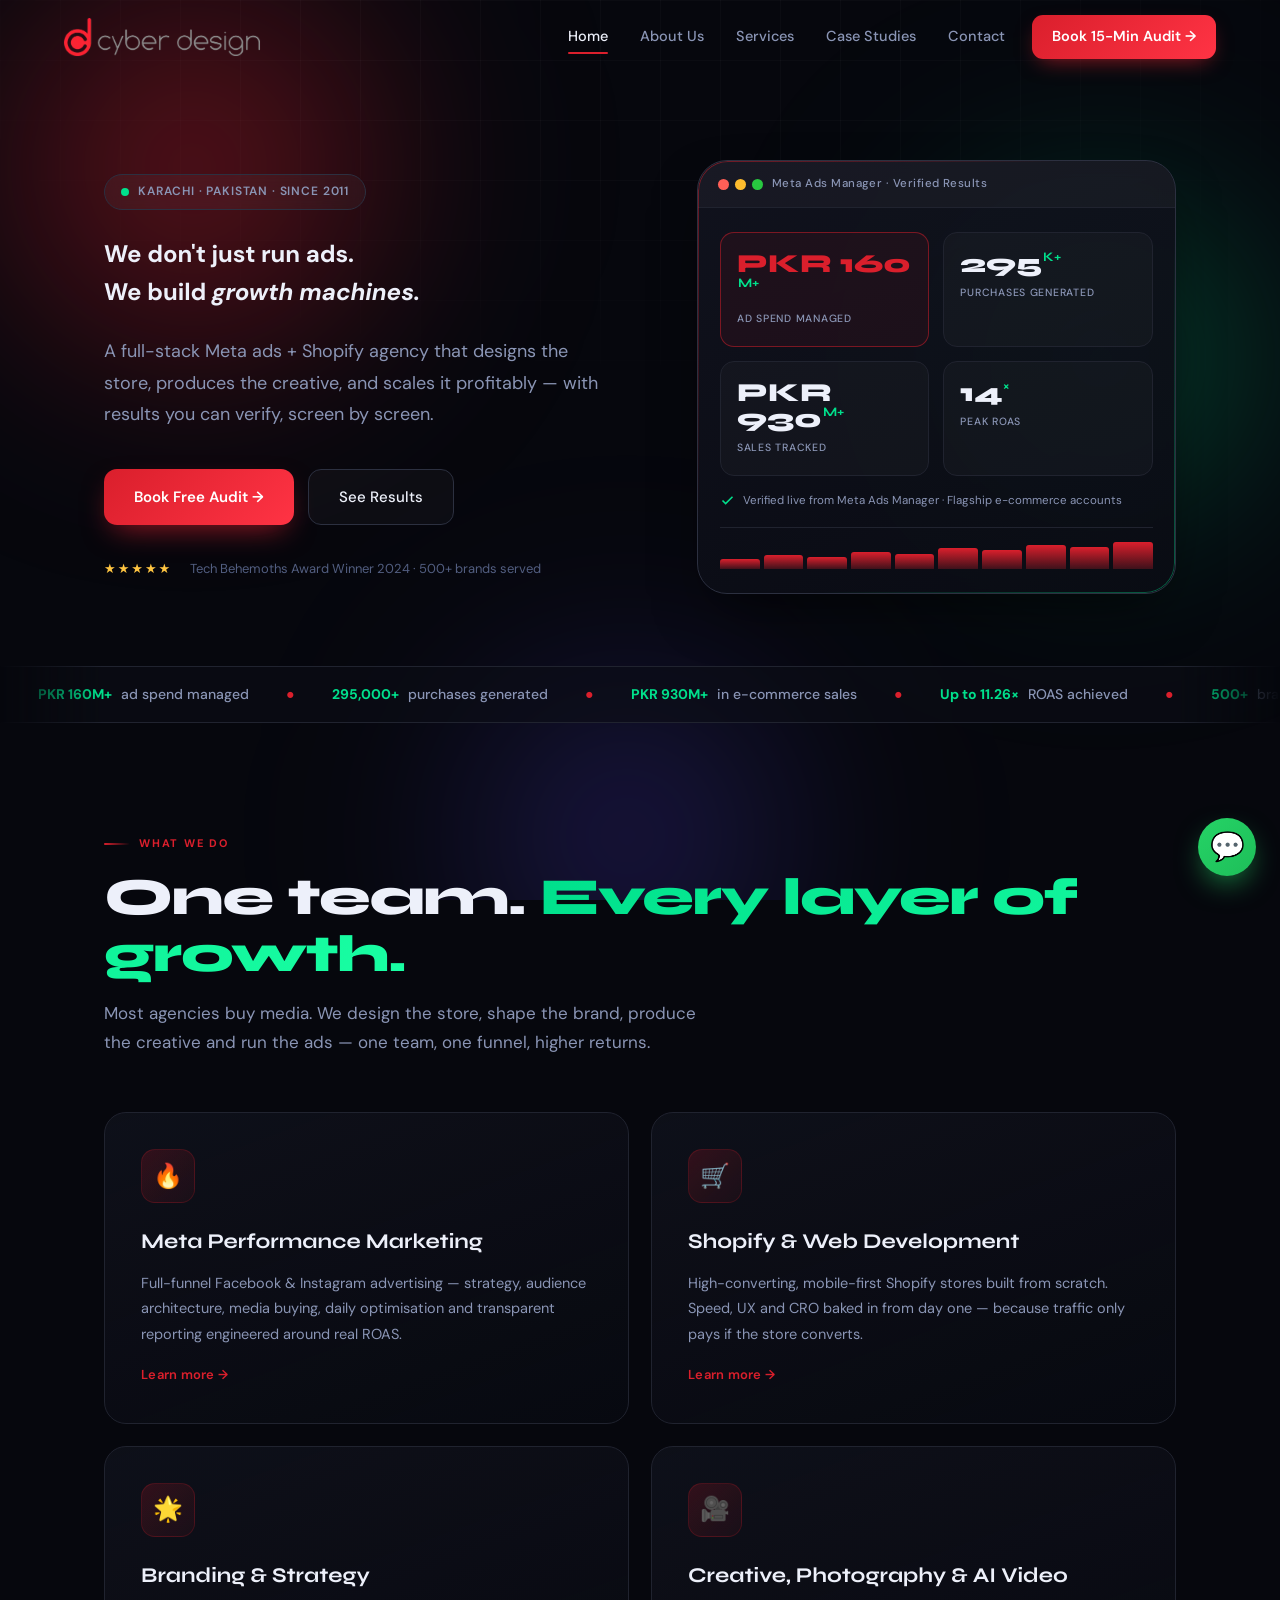
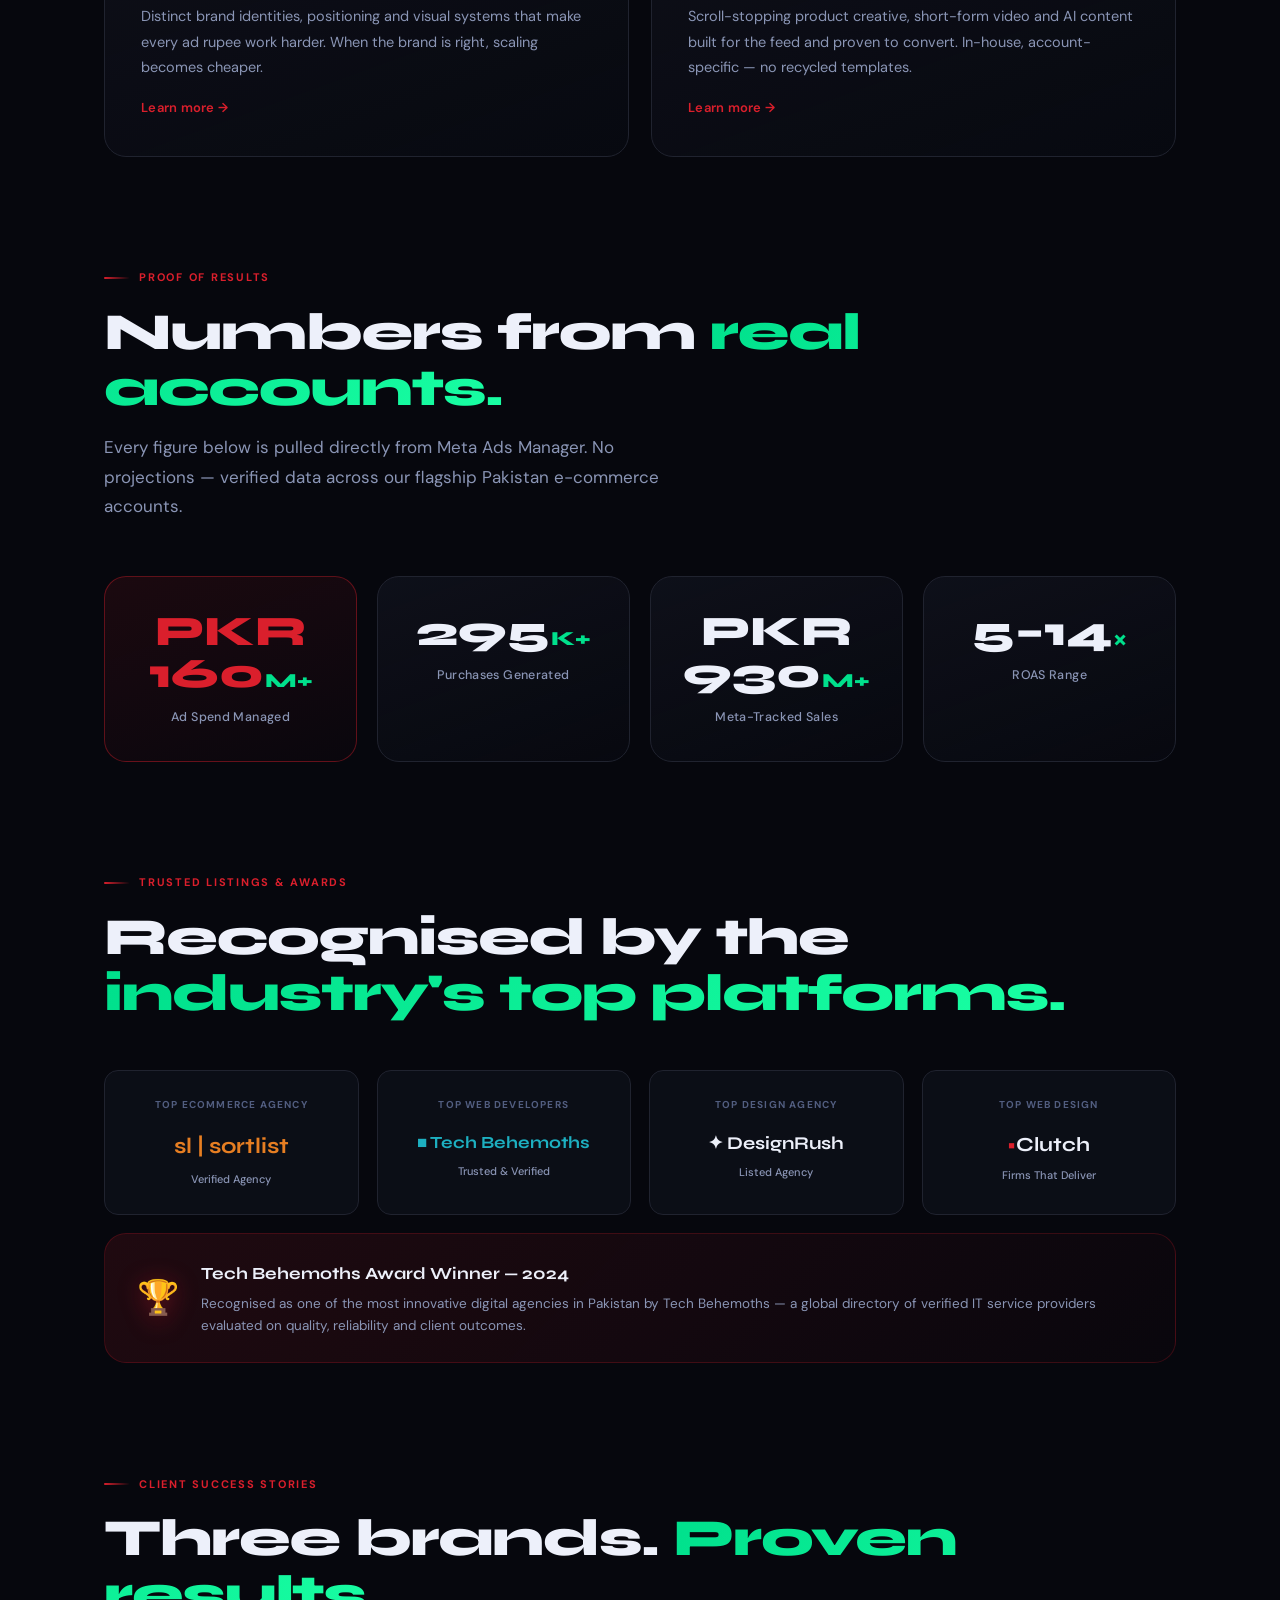
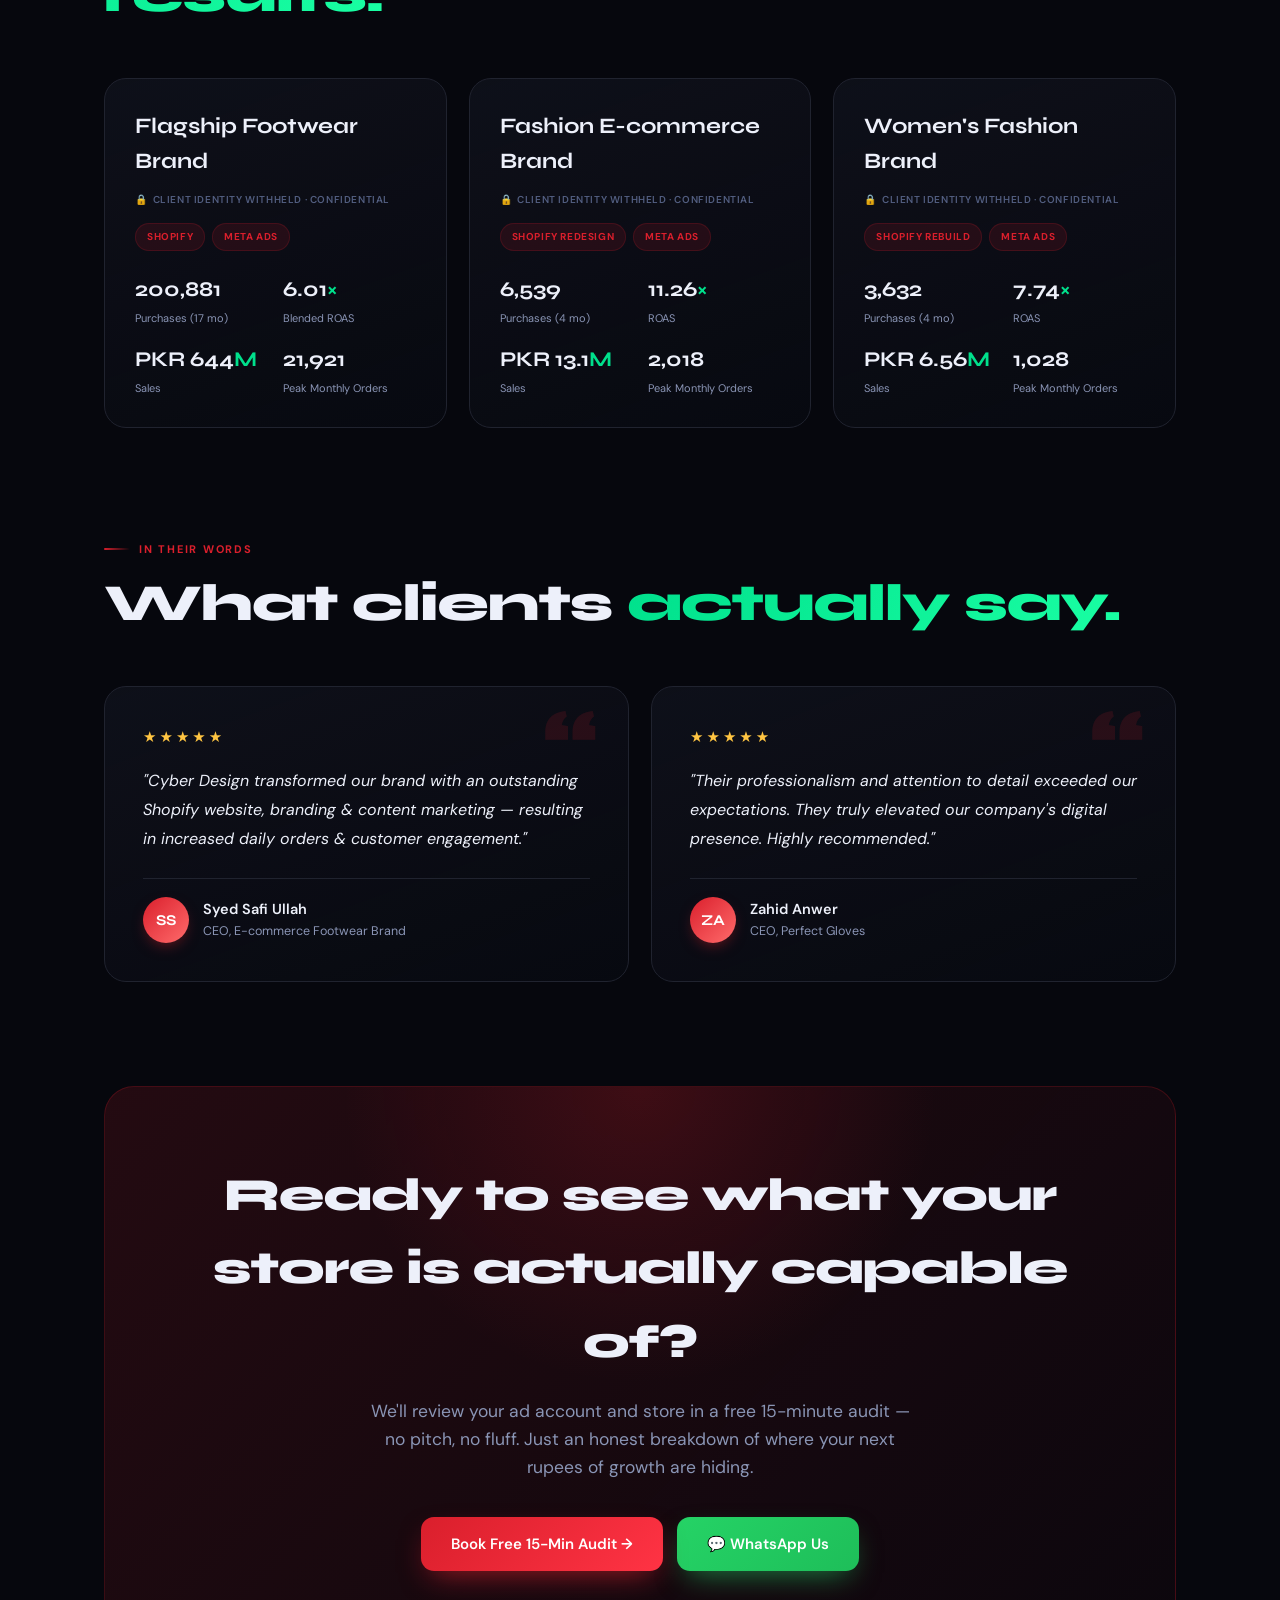
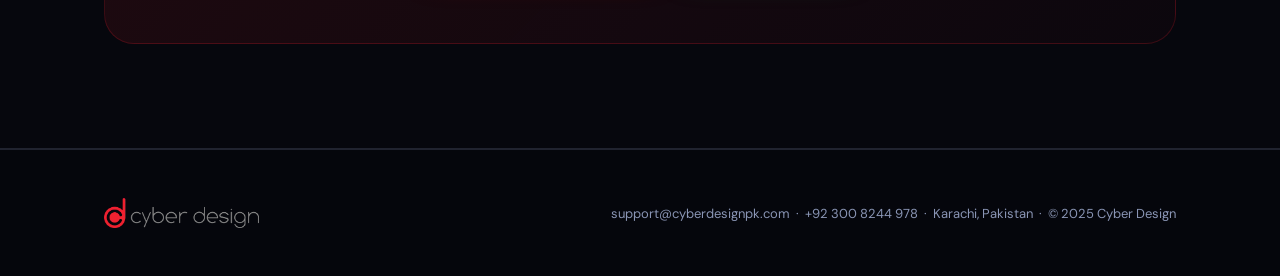
==== index.html @ c65fadbb "Redesign Cyber Design home page with modern animated UI Rebuilt index.html with a premium dark theme" ====
<!DOCTYPE html>
<html lang="en">
<head>
<meta charset="UTF-8">
<meta name="viewport" content="width=device-width,initial-scale=1">
<title>Cyber Design — Meta Ads & Shopify Growth Agency Karachi | Up to 11× ROAS</title>
<meta name="description" content="Pakistan's performance Meta ads agency. PKR 160M+ managed, 295K+ purchases, up to 11× ROAS — verified. Free 15-min audit. Karachi.">
<link rel="canonical" href="https://cyberdesignpk.com/">
<meta name="robots" content="index,follow,max-snippet:-1,max-image-preview:large">
<meta property="og:type" content="website">
<meta property="og:url" content="https://cyberdesignpk.com/">
<meta property="og:site_name" content="Cyber Design">
<meta property="og:title" content="Cyber Design — Meta Ads & Shopify Growth Agency Karachi | Up to 11× ROAS">
<meta property="og:description" content="Pakistan's performance Meta ads agency. PKR 160M+ managed, 295K+ purchases, up to 11× ROAS — verified. Free 15-min audit. Karachi.">
<meta property="og:image" content="https://cyberdesignpk.com/og-image.jpg">
<meta name="twitter:card" content="summary_large_image">
<meta name="twitter:title" content="Cyber Design — Meta Ads & Shopify Growth Agency Karachi | Up to 11× ROAS">
<meta name="twitter:description" content="Pakistan's performance Meta ads agency. PKR 160M+ managed, 295K+ purchases, up to 11× ROAS — verified. Free 15-min audit. Karachi.">
<link rel="icon" type="image/webp" href="cyberdesign-logo.webp">
<link rel="apple-touch-icon" href="cyberdesign-logo.webp">
<script type="application/ld+json">{
  "@context":"https://schema.org",
  "@type":["MarketingAgency","LocalBusiness"],
  "name":"Cyber Design",
  "url":"https://cyberdesignpk.com",
  "telephone":"+923008244978",
  "email":"support@cyberdesignpk.com",
  "foundingDate":"2011",
  "description":"Pakistan performance Meta ads and Shopify growth agency based in Karachi since 2011.",
  "areaServed":"Pakistan",
  "address":{"@type":"PostalAddress","addressLocality":"Karachi","addressCountry":"PK"},
  "award":"Tech Behemoths Award Winner 2024"
}</script>
<link rel="preconnect" href="https://fonts.googleapis.com">
<link rel="preconnect" href="https://fonts.gstatic.com" crossorigin>
<link rel="stylesheet" href="https://fonts.googleapis.com/css2?family=Syne:wght@600;700;800&family=DM+Sans:ital,opsz,wght@0,9..40,400;0,9..40,500;0,9..40,600;1,9..40,400&display=swap">
<style>
*,*::before,*::after{box-sizing:border-box;margin:0;padding:0}
html{scroll-behavior:smooth}
:root{
  --bg:#06070D;--bg1:#0C0E17;--bg2:#11131F;--bd:#20232F;--bd2:#2C3040;
  --p:#DA1F2C;--ph:#FF3344;--p2:#FF6B6B;--g:#00E08C;--gh:#19FFA3;
  --tx:#EDF0FA;--mu:#8A95B5;--mu2:#525E80;
  --rad:14px;--rad-lg:22px;--rad-xl:30px;
  --shadow:0 24px 60px -20px rgba(0,0,0,.7);
  --glow-p:0 0 0 1px rgba(218,31,44,.35),0 18px 50px -12px rgba(218,31,44,.35);
}
body{-webkit-font-smoothing:antialiased;-moz-osx-font-smoothing:grayscale;text-rendering:optimizeLegibility;font-family:"DM Sans",system-ui,sans-serif;background:var(--bg);color:var(--tx);line-height:1.6;font-size:16px;overflow-x:hidden}
h1,h2,h3,h4,h5,h6{-webkit-font-smoothing:antialiased;text-rendering:geometricPrecision}
img{max-width:100%;display:block}
a{text-decoration:none;color:inherit}
button{cursor:pointer;font-family:inherit;border:none;outline:none}
::selection{background:var(--p);color:#fff}

/* ---------- Animated aurora background ---------- */
.aurora{position:fixed;inset:0;z-index:-2;overflow:hidden;pointer-events:none}
.aurora span{position:absolute;border-radius:50%;filter:blur(90px);opacity:.5;mix-blend-mode:screen}
.aurora .a1{width:46vw;height:46vw;left:-8vw;top:-10vw;background:radial-gradient(circle,#DA1F2C,transparent 65%);animation:float1 18s ease-in-out infinite}
.aurora .a2{width:40vw;height:40vw;right:-6vw;top:8vw;background:radial-gradient(circle,#00E08C,transparent 65%);opacity:.32;animation:float2 22s ease-in-out infinite}
.aurora .a3{width:38vw;height:38vw;left:30vw;bottom:-14vw;background:radial-gradient(circle,#5B49FF,transparent 65%);opacity:.3;animation:float3 26s ease-in-out infinite}
@keyframes float1{0%,100%{transform:translate(0,0) scale(1)}50%{transform:translate(6vw,4vw) scale(1.12)}}
@keyframes float2{0%,100%{transform:translate(0,0) scale(1)}50%{transform:translate(-5vw,6vw) scale(1.1)}}
@keyframes float3{0%,100%{transform:translate(0,0) scale(1)}50%{transform:translate(4vw,-5vw) scale(1.15)}}
.grid-overlay{position:fixed;inset:0;z-index:-1;pointer-events:none;
  background-image:linear-gradient(rgba(255,255,255,.022) 1px,transparent 1px),linear-gradient(90deg,rgba(255,255,255,.022) 1px,transparent 1px);
  background-size:60px 60px;
  -webkit-mask-image:radial-gradient(ellipse 80% 60% at 50% 0%,#000 30%,transparent 80%);
  mask-image:radial-gradient(ellipse 80% 60% at 50% 0%,#000 30%,transparent 80%)}

/* ---------- Nav ---------- */
nav{position:fixed;top:0;left:0;right:0;z-index:100;padding:0 5vw;transition:.35s;background:transparent}
nav.scrolled{background:rgba(6,7,13,.72);backdrop-filter:blur(18px);border-bottom:1px solid var(--bd)}
.nav-inner{max-width:1200px;margin:0 auto;display:flex;align-items:center;justify-content:space-between;height:74px;transition:.35s}
nav.scrolled .nav-inner{height:62px}
.nav-logo img{height:38px;width:auto;filter:brightness(1.15) drop-shadow(0 0 1px rgba(255,255,255,.06));transition:.3s}
.nav-logo:hover img{transform:scale(1.04)}
.nav-links{display:flex;align-items:center;gap:2px}
.nav-links a{position:relative;padding:9px 15px;font-size:14.5px;font-weight:500;color:var(--mu);border-radius:10px;transition:.22s}
.nav-links a::after{content:"";position:absolute;left:15px;right:15px;bottom:4px;height:2px;background:var(--p);border-radius:2px;transform:scaleX(0);transform-origin:left;transition:.28s}
.nav-links a:hover{color:var(--tx)}
.nav-links a:hover::after,.nav-links a.cur::after{transform:scaleX(1)}
.nav-links a.cur{color:var(--tx)}
.nav-cta{margin-left:10px;background:linear-gradient(135deg,var(--p),var(--ph));color:#fff!important;padding:10px 20px!important;border-radius:11px!important;font-weight:600!important;box-shadow:0 8px 22px -8px rgba(218,31,44,.7);transition:.25s!important}
.nav-cta::after{display:none}
.nav-cta:hover{transform:translateY(-2px);box-shadow:0 14px 30px -8px rgba(218,31,44,.85)}
.ham{display:none;flex-direction:column;gap:5px;cursor:pointer;padding:8px}
.ham span{display:block;width:24px;height:2px;background:var(--tx);border-radius:2px;transition:.3s}
.ham.act span:nth-child(1){transform:translateY(7px) rotate(45deg)}
.ham.act span:nth-child(2){opacity:0}
.ham.act span:nth-child(3){transform:translateY(-7px) rotate(-45deg)}
.mob-menu{display:none;position:fixed;top:0;left:0;right:0;bottom:0;background:rgba(6,7,13,.97);backdrop-filter:blur(20px);z-index:99;padding:100px 8vw 40px;flex-direction:column;gap:6px}
.mob-menu.open{display:flex;animation:fadeIn .3s ease}
.mob-menu a{padding:16px;font-size:19px;font-weight:600;color:var(--mu);border-bottom:1px solid var(--bd);transition:.2s}
.mob-menu a:hover,.mob-menu a.cur{color:var(--tx);padding-left:24px}
.mob-cta{margin-top:18px;background:linear-gradient(135deg,var(--p),var(--ph));color:#fff!important;text-align:center;border-radius:12px;border:none!important}

/* ---------- Layout ---------- */
.wrap{max-width:1200px;margin:0 auto;padding:0 5vw}
section{padding:104px 0;position:relative}
.pt-hero{padding-top:160px;padding-bottom:72px}

/* ---------- Helpers ---------- */
.sec-label{display:inline-flex;align-items:center;gap:9px;font-size:11px;font-weight:700;letter-spacing:.16em;text-transform:uppercase;color:var(--p);margin-bottom:18px}
.sec-label::before{content:"";display:block;width:26px;height:2px;background:linear-gradient(90deg,var(--p),transparent);border-radius:2px}
h2.sec-title{font-family:"Syne",sans-serif;font-weight:800;font-size:clamp(30px,4.4vw,52px);line-height:1.08;letter-spacing:-.025em;color:var(--tx)}
h2.sec-title em{font-style:normal;background:linear-gradient(120deg,var(--g),var(--gh));-webkit-background-clip:text;background-clip:text;-webkit-text-fill-color:transparent}
.sec-sub{margin-top:16px;font-size:17px;color:var(--mu);max-width:600px;line-height:1.75}

/* ---------- Buttons ---------- */
.btn-pri{position:relative;background:linear-gradient(135deg,var(--p),var(--ph));color:#fff;padding:15px 30px;border-radius:13px;font-size:15px;font-weight:600;transition:.25s;display:inline-flex;align-items:center;gap:9px;box-shadow:0 12px 30px -10px rgba(218,31,44,.7);overflow:hidden}
.btn-pri::before{content:"";position:absolute;top:0;left:-120%;width:60%;height:100%;background:linear-gradient(90deg,transparent,rgba(255,255,255,.35),transparent);transform:skewX(-20deg);transition:.6s}
.btn-pri:hover{transform:translateY(-2px);box-shadow:0 18px 40px -10px rgba(218,31,44,.85)}
.btn-pri:hover::before{left:130%}
.btn-sec{background:rgba(255,255,255,.03);color:var(--tx);padding:15px 30px;border-radius:13px;font-size:15px;font-weight:500;border:1px solid var(--bd2);transition:.25s;display:inline-flex;align-items:center;gap:9px;backdrop-filter:blur(8px)}
.btn-sec:hover{border-color:var(--p);color:var(--p);background:rgba(218,31,44,.06)}
.btn-wa{background:linear-gradient(135deg,#25D366,#1ebe59);color:#fff;padding:15px 30px;border-radius:13px;font-size:15px;font-weight:600;transition:.25s;display:inline-flex;align-items:center;gap:9px;box-shadow:0 12px 30px -10px rgba(37,211,102,.6)}
.btn-wa:hover{transform:translateY(-2px);box-shadow:0 18px 40px -10px rgba(37,211,102,.75)}

/* ---------- Hero ---------- */
.hero-grid{display:grid;grid-template-columns:1.05fr .95fr;gap:64px;align-items:center}
.hero-eyebrow{display:inline-flex;align-items:center;gap:9px;background:rgba(255,255,255,.04);border:1px solid var(--bd2);border-radius:100px;padding:7px 16px;font-size:12px;font-weight:600;color:var(--mu);letter-spacing:.07em;text-transform:uppercase;margin-bottom:26px;backdrop-filter:blur(8px)}
.hero-eyebrow .dot{width:8px;height:8px;background:var(--g);border-radius:50%;box-shadow:0 0 0 0 rgba(0,224,140,.6);animation:pulse 2s infinite}
@keyframes pulse{0%{box-shadow:0 0 0 0 rgba(0,224,140,.55)}70%{box-shadow:0 0 0 9px rgba(0,224,140,0)}100%{box-shadow:0 0 0 0 rgba(0,224,140,0)}}
.hero h1{font-family:"Syne",sans-serif;font-weight:800;font-size:clamp(38px,5.6vw,72px);line-height:1.04;letter-spacing:-.03em;color:var(--tx)}
.hero h1 em{font-style:normal;background:linear-gradient(120deg,var(--p),var(--p2));-webkit-background-clip:text;background-clip:text;-webkit-text-fill-color:transparent}
.hero-sub{margin-top:24px;font-size:18px;color:var(--mu);line-height:1.75;max-width:500px}
.hero-btns{display:flex;gap:14px;margin-top:38px;flex-wrap:wrap}
.hero-trust{margin-top:34px;display:flex;align-items:center;gap:18px;flex-wrap:wrap;font-size:13px;color:var(--mu2)}
.hero-trust .stars{color:#FFC542;letter-spacing:2px}

/* Hero dashboard card */
.hero-card{position:relative;background:linear-gradient(160deg,rgba(18,20,31,.9),rgba(10,12,20,.92));border:1px solid var(--bd2);border-radius:var(--rad-xl);overflow:hidden;box-shadow:var(--shadow);backdrop-filter:blur(10px);animation:floatCard 6s ease-in-out infinite}
@keyframes floatCard{0%,100%{transform:translateY(0)}50%{transform:translateY(-12px)}}
.hero-card::before{content:"";position:absolute;inset:0;border-radius:var(--rad-xl);padding:1px;background:linear-gradient(135deg,rgba(218,31,44,.5),transparent 40%,transparent 60%,rgba(0,224,140,.4));-webkit-mask:linear-gradient(#fff 0 0) content-box,linear-gradient(#fff 0 0);-webkit-mask-composite:xor;mask-composite:exclude;pointer-events:none}
.hc-header{background:rgba(255,255,255,.03);padding:14px 20px;display:flex;align-items:center;gap:9px;border-bottom:1px solid var(--bd)}
.hc-dots{display:flex;gap:6px}
.hc-dots span{width:11px;height:11px;border-radius:50%}
.hc-dots span:nth-child(1){background:#FF5F57}
.hc-dots span:nth-child(2){background:#FEBC2E}
.hc-dots span:nth-child(3){background:#28C840}
.hc-title{font-size:11.5px;color:var(--mu);font-weight:500;letter-spacing:.04em}
.hc-body{padding:24px 22px}
.hc-row{display:grid;grid-template-columns:repeat(2,1fr);gap:14px;margin-bottom:16px}
.hc-stat{background:rgba(255,255,255,.025);border-radius:14px;padding:18px 16px;border:1px solid var(--bd);transition:.3s}
.hc-stat:hover{border-color:var(--bd2);transform:translateY(-3px)}
.hc-stat .n{font-family:"Syne",sans-serif;font-weight:800;font-size:26px;color:var(--tx);line-height:1}
.hc-stat .n .sup{font-size:13px;font-weight:700;color:var(--g);vertical-align:top;margin-left:1px;display:inline-block}
.hc-stat .l{font-size:10.5px;color:var(--mu);font-weight:500;text-transform:uppercase;letter-spacing:.07em;margin-top:8px}
.hc-stat.hl{border-color:rgba(218,31,44,.5);background:rgba(218,31,44,.08)}
.hc-stat.hl .n{color:var(--p)}
.hc-verified{display:flex;align-items:center;gap:8px;font-size:11.5px;color:var(--mu);margin-top:4px;line-height:1.5}
.hc-verified svg{color:var(--g);flex-shrink:0}
.hc-spark{display:flex;align-items:flex-end;gap:4px;height:42px;margin-top:18px;padding-top:14px;border-top:1px solid var(--bd)}
.hc-spark i{flex:1;background:linear-gradient(180deg,var(--p),rgba(218,31,44,.25));border-radius:3px 3px 0 0;animation:grow 1.2s cubic-bezier(.22,1,.36,1) both}
@keyframes grow{from{height:0}}

/* ---------- Ticker ---------- */
.ticker-wrap{background:rgba(12,14,23,.6);border-top:1px solid var(--bd);border-bottom:1px solid var(--bd);overflow:hidden;padding:16px 0;-webkit-mask-image:linear-gradient(90deg,transparent,#000 8%,#000 92%,transparent);mask-image:linear-gradient(90deg,transparent,#000 8%,#000 92%,transparent)}
.ticker-track{display:flex;gap:0;animation:ticker 34s linear infinite;white-space:nowrap;width:max-content}
.ticker-track:hover{animation-play-state:paused}
.ticker-item{display:inline-flex;align-items:center;gap:9px;padding:0 38px;font-size:14px;font-weight:500;color:var(--mu)}
.ticker-item strong{color:var(--g);font-weight:700}
.ticker-sep{color:var(--p);font-size:8px;align-self:center}
@keyframes ticker{0%{transform:translateX(0)}100%{transform:translateX(-50%)}}

/* ---------- Services ---------- */
.services-grid{display:grid;grid-template-columns:repeat(2,1fr);gap:22px;margin-top:54px}
.svc-card{position:relative;background:linear-gradient(160deg,rgba(18,20,31,.7),rgba(10,12,20,.5));border:1px solid var(--bd);border-radius:var(--rad-lg);padding:36px;transition:.35s;overflow:hidden}
.svc-card::after{content:"";position:absolute;width:280px;height:280px;background:radial-gradient(circle,rgba(218,31,44,.16),transparent 70%);top:var(--my,50%);left:var(--mx,50%);transform:translate(-50%,-50%);opacity:0;transition:opacity .4s;pointer-events:none}
.svc-card:hover{border-color:rgba(218,31,44,.4);transform:translateY(-4px);box-shadow:0 30px 60px -30px rgba(218,31,44,.4)}
.svc-card:hover::after{opacity:1}
.svc-icon{width:54px;height:54px;background:linear-gradient(135deg,rgba(218,31,44,.18),rgba(218,31,44,.06));border:1px solid rgba(218,31,44,.2);border-radius:14px;display:flex;align-items:center;justify-content:center;font-size:24px;margin-bottom:22px;transition:.3s}
.svc-card:hover .svc-icon{transform:scale(1.08) rotate(-4deg)}
.svc-card h3{font-family:"Syne",sans-serif;font-weight:700;font-size:21px;color:var(--tx);margin-bottom:12px;position:relative;z-index:1}
.svc-card p{font-size:14.5px;color:var(--mu);line-height:1.75;position:relative;z-index:1}
.svc-tag{display:inline-flex;align-items:center;gap:6px;margin-top:18px;font-size:13px;font-weight:600;color:var(--p);letter-spacing:.02em;position:relative;z-index:1;transition:.2s}
.svc-tag:hover{gap:11px;color:var(--ph)}

/* ---------- Proof stats ---------- */
.proof-grid{display:grid;grid-template-columns:repeat(4,1fr);gap:20px;margin-top:54px}
.proof-card{position:relative;background:linear-gradient(160deg,rgba(18,20,31,.7),rgba(10,12,20,.45));border:1px solid var(--bd);border-radius:var(--rad-lg);padding:34px 24px;text-align:center;transition:.35s}
.proof-card:hover{transform:translateY(-4px);border-color:var(--bd2)}
.proof-card .n{font-family:"Syne",sans-serif;font-weight:800;font-size:clamp(30px,3.6vw,42px);color:var(--tx);line-height:1}
.proof-card .n .sup{font-size:20px;color:var(--g);margin-left:1px}
.proof-card .l{font-size:12.5px;color:var(--mu);margin-top:12px;font-weight:500;letter-spacing:.03em}
.proof-card.hl{border-color:rgba(218,31,44,.4);background:linear-gradient(160deg,rgba(218,31,44,.1),rgba(218,31,44,.02))}
.proof-card.hl .n{color:var(--p)}

/* ---------- Trust ---------- */
.trust-grid{display:grid;grid-template-columns:repeat(4,1fr);gap:18px;margin-top:48px}
.trust-card{background:rgba(18,20,31,.55);border:1px solid var(--bd);border-radius:var(--rad);padding:26px 22px;text-align:center;transition:.3s}
.trust-card:hover{border-color:rgba(218,31,44,.3);transform:translateY(-3px);background:rgba(18,20,31,.85)}
.trust-badge-label{font-size:10px;font-weight:700;letter-spacing:.12em;text-transform:uppercase;color:var(--mu2);margin-bottom:16px}
.trust-badge-name{font-family:"Syne",sans-serif;font-weight:700;font-size:18px;color:var(--tx);margin-bottom:6px}
.trust-badge-sub{font-size:11px;color:var(--mu);font-weight:500}
.trust-award-band{background:linear-gradient(135deg,rgba(218,31,44,.12),rgba(218,31,44,.02));border:1px solid rgba(218,31,44,.22);border-radius:var(--rad-lg);padding:26px 32px;display:flex;align-items:center;gap:22px;margin-top:18px}
.trust-award-icon{font-size:34px;flex-shrink:0;filter:drop-shadow(0 4px 12px rgba(218,31,44,.4))}
.trust-award-title{font-family:"Syne",sans-serif;font-weight:700;font-size:17px;color:var(--tx);margin-bottom:6px}
.trust-award-desc{font-size:13.5px;color:var(--mu);line-height:1.6}

/* ---------- Case studies ---------- */
.cs-grid{display:grid;grid-template-columns:repeat(3,1fr);gap:22px;margin-top:54px}
.cs-card{position:relative;background:linear-gradient(160deg,rgba(18,20,31,.7),rgba(10,12,20,.5));border:1px solid var(--bd);border-radius:var(--rad-lg);padding:30px;transition:.35s;display:block;overflow:hidden}
.cs-card::before{content:"";position:absolute;top:0;left:0;right:0;height:3px;background:linear-gradient(90deg,var(--p),var(--p2));transform:scaleX(0);transform-origin:left;transition:.4s}
.cs-card:hover{border-color:rgba(218,31,44,.4);transform:translateY(-5px);box-shadow:var(--shadow)}
.cs-card:hover::before{transform:scaleX(1)}
.cs-brand{font-family:"Syne",sans-serif;font-weight:700;font-size:22px;color:var(--tx);margin-bottom:6px}
.conf-chip{display:inline-flex;align-items:center;gap:5px;font-size:10px;font-weight:600;letter-spacing:.06em;text-transform:uppercase;color:var(--mu2);margin-bottom:14px}
.conf-chip::before{content:"🔒";font-size:10px}
.cs-tag{display:inline-flex;gap:7px;margin-bottom:22px;flex-wrap:wrap}
.cs-tag span{background:rgba(218,31,44,.12);color:var(--p);font-size:10px;font-weight:700;letter-spacing:.06em;text-transform:uppercase;padding:5px 11px;border-radius:100px;border:1px solid rgba(218,31,44,.18)}
.cs-stats{display:grid;grid-template-columns:1fr 1fr;gap:16px}
.cs-stat .n{font-family:"Syne",sans-serif;font-weight:700;font-size:21px;color:var(--tx)}
.cs-stat .n .g{color:var(--g)}
.cs-stat .l{font-size:11px;color:var(--mu);margin-top:3px}

/* ---------- Testimonials ---------- */
.testi-grid{display:grid;grid-template-columns:repeat(2,1fr);gap:22px;margin-top:54px}
.testi-card{position:relative;background:linear-gradient(160deg,rgba(18,20,31,.7),rgba(10,12,20,.5));border:1px solid var(--bd);border-radius:var(--rad-lg);padding:38px;transition:.3s}
.testi-card:hover{border-color:var(--bd2);transform:translateY(-3px)}
.testi-card::before{content:"\201C";position:absolute;top:14px;right:30px;font-family:"Syne",sans-serif;font-size:90px;line-height:1;color:rgba(218,31,44,.14);font-weight:800}
.testi-stars{color:#FFC542;font-size:15px;margin-bottom:18px;letter-spacing:3px}
.testi-quote{font-size:16px;color:var(--tx);line-height:1.8;font-style:italic;position:relative;z-index:1}
.testi-author{margin-top:24px;display:flex;align-items:center;gap:14px;border-top:1px solid var(--bd);padding-top:18px}
.testi-avatar{width:46px;height:46px;border-radius:50%;background:linear-gradient(135deg,var(--p),var(--p2));display:flex;align-items:center;justify-content:center;font-family:"Syne",sans-serif;font-weight:700;font-size:15px;color:#fff;flex-shrink:0;box-shadow:0 6px 16px -6px rgba(218,31,44,.6)}
.testi-name{font-weight:600;font-size:14.5px;color:var(--tx)}
.testi-role{font-size:12.5px;color:var(--mu)}

/* ---------- CTA band ---------- */
.cta-band{position:relative;background:linear-gradient(135deg,rgba(218,31,44,.14),rgba(218,31,44,.03));border:1px solid rgba(218,31,44,.22);border-radius:var(--rad-xl);padding:72px 60px;text-align:center;overflow:hidden}
.cta-band::before{content:"";position:absolute;width:600px;height:600px;background:radial-gradient(circle,rgba(218,31,44,.18),transparent 70%);top:-300px;left:50%;transform:translateX(-50%);pointer-events:none}
.cta-band h2{font-family:"Syne",sans-serif;font-weight:800;font-size:clamp(28px,3.8vw,46px);letter-spacing:-.025em;color:var(--tx);margin-bottom:18px;position:relative}
.cta-band p{font-size:17.5px;color:var(--mu);margin:0 auto 36px;max-width:560px;position:relative}
.cta-btns{display:flex;gap:14px;justify-content:center;flex-wrap:wrap;position:relative}

/* ---------- Footer ---------- */
footer{border-top:1px solid var(--bd);padding:48px 0;background:rgba(6,7,13,.6)}
.foot-inner{max-width:1200px;margin:0 auto;padding:0 5vw;display:flex;align-items:center;justify-content:space-between;flex-wrap:wrap;gap:18px}
.foot-right{font-size:13px;color:var(--mu);line-height:1.8}
.divider{height:1px;background:var(--bd)}

/* Floating WhatsApp */
.wa-float{position:fixed;right:24px;bottom:24px;z-index:90;width:58px;height:58px;border-radius:50%;background:linear-gradient(135deg,#25D366,#1ebe59);display:flex;align-items:center;justify-content:center;font-size:28px;box-shadow:0 12px 30px -8px rgba(37,211,102,.7);transition:.25s;animation:pulse2 2.4s infinite}
@keyframes pulse2{0%{box-shadow:0 12px 30px -8px rgba(37,211,102,.7),0 0 0 0 rgba(37,211,102,.5)}70%{box-shadow:0 12px 30px -8px rgba(37,211,102,.7),0 0 0 16px rgba(37,211,102,0)}100%{box-shadow:0 12px 30px -8px rgba(37,211,102,.7),0 0 0 0 rgba(37,211,102,0)}}
.wa-float:hover{transform:scale(1.1)}

/* ---------- Scroll reveal ---------- */
.reveal{opacity:0;transform:translateY(34px);transition:opacity .7s cubic-bezier(.22,1,.36,1),transform .7s cubic-bezier(.22,1,.36,1)}
.reveal.in{opacity:1;transform:none}
.reveal.d1{transition-delay:.08s}.reveal.d2{transition-delay:.16s}.reveal.d3{transition-delay:.24s}.reveal.d4{transition-delay:.32s}
@keyframes fadeIn{from{opacity:0}to{opacity:1}}
.hero-anim{opacity:0;transform:translateY(28px);animation:heroUp .9s cubic-bezier(.22,1,.36,1) forwards}
.hero-anim.h2{animation-delay:.12s}.hero-anim.h3{animation-delay:.24s}.hero-anim.h4{animation-delay:.36s}.hero-anim.h5{animation-delay:.48s}
@keyframes heroUp{to{opacity:1;transform:none}}
.hero-card-anim{opacity:0;transform:translateY(40px) scale(.96);animation:cardIn 1s cubic-bezier(.22,1,.36,1) .3s forwards}
@keyframes cardIn{to{opacity:1;transform:none}}

@media(prefers-reduced-motion:reduce){*{animation:none!important;transition:none!important}.reveal{opacity:1;transform:none}.hero-anim,.hero-card-anim{opacity:1;transform:none}}

/* ---------- Responsive ---------- */
@media(max-width:960px){
  .hero-grid{grid-template-columns:1fr;gap:48px}
  .services-grid{grid-template-columns:1fr}
  .proof-grid{grid-template-columns:repeat(2,1fr)}
  .trust-grid{grid-template-columns:repeat(2,1fr)}
  .cs-grid{grid-template-columns:1fr}
  .testi-grid{grid-template-columns:1fr}
  .nav-links{display:none}
  .ham{display:flex}
  .cta-band{padding:48px 26px}
}
@media(max-width:600px){
  .proof-grid{grid-template-columns:1fr 1fr}
  .trust-grid{grid-template-columns:1fr 1fr}
  section{padding:72px 0}
  .pt-hero{padding-top:120px}
  .svc-card,.testi-card{padding:28px}
  .trust-award-band{flex-direction:column;text-align:center;gap:14px}
  .foot-inner{flex-direction:column;text-align:center}
}
</style>
</head>
<body>
<div class="aurora"><span class="a1"></span><span class="a2"></span><span class="a3"></span></div>
<div class="grid-overlay"></div>

<nav id="nav"><div class="nav-inner">
  <div class="nav-logo"><a href="index.html"><img src="cyberdesign-logo.webp" alt="Cyber Design Agency Karachi"></a></div>
  <div class="nav-links">
    <a href="index.html" class="cur">Home</a>
    <a href="about-us.html">About Us</a>
    <a href="services.html">Services</a>
    <a href="case-studies.html">Case Studies</a>
    <a href="contact.html">Contact</a>
    <a href="contact.html" class="nav-cta">Book 15-Min Audit &#8594;</a>
  </div>
  <div class="ham" id="ham"><span></span><span></span><span></span></div>
</div></nav>
<div class="mob-menu" id="mobMenu">
  <a href="index.html" class="cur">Home</a>
  <a href="about-us.html">About Us</a>
  <a href="services.html">Services</a>
  <a href="case-studies.html">Case Studies</a>
  <a href="contact.html">Contact</a>
  <a href="contact.html" class="mob-cta">Book 15-Min Audit &#8594;</a>
</div>

<!-- HERO -->
<section class="pt-hero">
 <div class="wrap"><div class="hero-grid">
  <div>
   <div class="hero-eyebrow hero-anim"><span class="dot"></span>Karachi &middot; Pakistan &middot; Since 2011</div>
   <h1 class="hero hero-anim h2">We don't just run ads.<br>We build <em>growth machines.</em></h1>
   <p class="hero-sub hero-anim h3">A full-stack Meta ads + Shopify agency that designs the store, produces the creative, and scales it profitably &mdash; with results you can verify, screen by screen.</p>
   <div class="hero-btns hero-anim h4">
    <a class="btn-pri" href="contact.html">Book Free Audit &#8594;</a>
    <a class="btn-sec" href="case-studies.html">See Results</a>
   </div>
   <div class="hero-trust hero-anim h5">
    <span class="stars">&#9733;&#9733;&#9733;&#9733;&#9733;</span>
    <span>Tech Behemoths Award Winner 2024 &middot; 500+ brands served</span>
   </div>
  </div>
  <div><div class="hero-card hero-card-anim">
   <div class="hc-header"><div class="hc-dots"><span></span><span></span><span></span></div><div class="hc-title">Meta Ads Manager &middot; Verified Results</div></div>
   <div class="hc-body">
    <div class="hc-row">
     <div class="hc-stat hl"><div class="n" data-count="160" data-prefix="PKR "><span class="num">0</span><span class="sup">M+</span></div><div class="l">Ad Spend Managed</div></div>
     <div class="hc-stat"><div class="n" data-count="295"><span class="num">0</span><span class="sup">K+</span></div><div class="l">Purchases Generated</div></div>
     <div class="hc-stat"><div class="n" data-count="930" data-prefix="PKR "><span class="num">0</span><span class="sup">M+</span></div><div class="l">Sales Tracked</div></div>
     <div class="hc-stat"><div class="n" data-count="14"><span class="num">0</span><span class="sup">&#215;</span></div><div class="l">Peak ROAS</div></div>
    </div>
    <div class="hc-verified"><svg width="15" height="15" viewBox="0 0 24 24" fill="none" stroke="currentColor" stroke-width="2.5"><polyline points="20 6 9 17 4 12"/></svg>Verified live from Meta Ads Manager &middot; Flagship e-commerce accounts</div>
    <div class="hc-spark">
     <i style="height:38%;animation-delay:.05s"></i><i style="height:52%;animation-delay:.1s"></i><i style="height:46%;animation-delay:.15s"></i><i style="height:64%;animation-delay:.2s"></i><i style="height:58%;animation-delay:.25s"></i><i style="height:78%;animation-delay:.3s"></i><i style="height:70%;animation-delay:.35s"></i><i style="height:90%;animation-delay:.4s"></i><i style="height:82%;animation-delay:.45s"></i><i style="height:100%;animation-delay:.5s"></i>
    </div>
   </div>
  </div></div>
 </div></div>
</section>

<!-- TICKER -->
<div class="ticker-wrap"><div class="ticker-track" id="ticker">
<span class="ticker-item"><strong>PKR 160M+</strong> ad spend managed</span><span class="ticker-sep">&#9679;</span>
<span class="ticker-item"><strong>295,000+</strong> purchases generated</span><span class="ticker-sep">&#9679;</span>
<span class="ticker-item"><strong>PKR 930M+</strong> in e-commerce sales</span><span class="ticker-sep">&#9679;</span>
<span class="ticker-item"><strong>Up to 11.26&times;</strong> ROAS achieved</span><span class="ticker-sep">&#9679;</span>
<span class="ticker-item"><strong>500+</strong> brands served since 2011</span><span class="ticker-sep">&#9679;</span>
<span class="ticker-item"><strong>Tech Behemoths</strong> Award Winner 2024</span><span class="ticker-sep">&#9679;</span>
</div></div>

<!-- SERVICES -->
<section>
 <div class="wrap">
  <div class="sec-label reveal">What We Do</div>
  <h2 class="sec-title reveal">One team. <em>Every layer of growth.</em></h2>
  <p class="sec-sub reveal">Most agencies buy media. We design the store, shape the brand, produce the creative and run the ads &mdash; one team, one funnel, higher returns.</p>
  <div class="services-grid">
   <div class="svc-card reveal d1"><div class="svc-icon">&#128293;</div><h3>Meta Performance Marketing</h3><p>Full-funnel Facebook &amp; Instagram advertising &mdash; strategy, audience architecture, media buying, daily optimisation and transparent reporting engineered around real ROAS.</p><a href="meta-ads-agency-karachi.html" class="svc-tag">Learn more &#8594;</a></div>
   <div class="svc-card reveal d2"><div class="svc-icon">&#128722;</div><h3>Shopify &amp; Web Development</h3><p>High-converting, mobile-first Shopify stores built from scratch. Speed, UX and CRO baked in from day one &mdash; because traffic only pays if the store converts.</p><a href="shopify-development-karachi.html" class="svc-tag">Learn more &#8594;</a></div>
   <div class="svc-card reveal d1"><div class="svc-icon">&#127775;</div><h3>Branding &amp; Strategy</h3><p>Distinct brand identities, positioning and visual systems that make every ad rupee work harder. When the brand is right, scaling becomes cheaper.</p><a href="branding-agency-karachi.html" class="svc-tag">Learn more &#8594;</a></div>
   <div class="svc-card reveal d2"><div class="svc-icon">&#127909;</div><h3>Creative, Photography &amp; AI Video</h3><p>Scroll-stopping product creative, short-form video and AI content built for the feed and proven to convert. In-house, account-specific &mdash; no recycled templates.</p><a href="creative-photography-karachi.html" class="svc-tag">Learn more &#8594;</a></div>
  </div>
 </div>
</section>

<!-- PROOF -->
<section style="padding-top:0">
 <div class="wrap">
  <div class="sec-label reveal">Proof of Results</div>
  <h2 class="sec-title reveal">Numbers from <em>real accounts.</em></h2>
  <p class="sec-sub reveal">Every figure below is pulled directly from Meta Ads Manager. No projections &mdash; verified data across our flagship Pakistan e-commerce accounts.</p>
  <div class="proof-grid">
   <div class="proof-card hl reveal d1"><div class="n" data-count="160" data-prefix="PKR "><span class="num">0</span><span class="sup">M+</span></div><div class="l">Ad Spend Managed</div></div>
   <div class="proof-card reveal d2"><div class="n" data-count="295"><span class="num">0</span><span class="sup">K+</span></div><div class="l">Purchases Generated</div></div>
   <div class="proof-card reveal d3"><div class="n" data-count="930" data-prefix="PKR "><span class="num">0</span><span class="sup">M+</span></div><div class="l">Meta-Tracked Sales</div></div>
   <div class="proof-card reveal d4"><div class="n">5&ndash;14<span class="sup">&times;</span></div><div class="l">ROAS Range</div></div>
  </div>
 </div>
</section>

<!-- TRUST -->
<section style="padding-top:0">
 <div class="wrap">
  <div class="sec-label reveal">Trusted Listings &amp; Awards</div>
  <h2 class="sec-title reveal">Recognised by the <em>industry's top platforms.</em></h2>
  <div class="trust-grid">
   <div class="trust-card reveal d1"><div class="trust-badge-label">Top eCommerce Agency</div><div class="trust-badge-name" style="color:#E67E22;font-size:22px">sl | sortlist</div><div class="trust-badge-sub">Verified Agency</div></div>
   <div class="trust-card reveal d2"><div class="trust-badge-label">Top Web Developers</div><div class="trust-badge-name" style="color:#1DB0C1;font-size:17px">&#9632; Tech Behemoths</div><div class="trust-badge-sub">Trusted &amp; Verified</div></div>
   <div class="trust-card reveal d3"><div class="trust-badge-label">Top Design Agency</div><div class="trust-badge-name" style="font-size:18px">&#10022; DesignRush</div><div class="trust-badge-sub">Listed Agency</div></div>
   <div class="trust-card reveal d4"><div class="trust-badge-label">Top Web Design</div><div class="trust-badge-name" style="font-size:20px"><span style="color:#DA1F2C">&#8226;</span>Clutch</div><div class="trust-badge-sub">Firms That Deliver</div></div>
  </div>
  <div class="trust-award-band reveal"><div class="trust-award-icon">&#127942;</div><div><div class="trust-award-title">Tech Behemoths Award Winner &mdash; 2024</div><div class="trust-award-desc">Recognised as one of the most innovative digital agencies in Pakistan by Tech Behemoths &mdash; a global directory of verified IT service providers evaluated on quality, reliability and client outcomes.</div></div></div>
 </div>
</section>

<!-- CASE STUDIES -->
<section style="padding-top:0">
 <div class="wrap">
  <div class="sec-label reveal">Client Success Stories</div>
  <h2 class="sec-title reveal">Three brands. <em>Proven results.</em></h2>
  <div class="cs-grid">
   <a class="cs-card reveal d1" href="case-studies.html"><div class="cs-brand">Flagship Footwear Brand</div><div class="conf-chip">Client identity withheld &middot; Confidential</div><div class="cs-tag"><span>Shopify</span><span>Meta Ads</span></div><div class="cs-stats"><div class="cs-stat"><div class="n">200,881</div><div class="l">Purchases (17 mo)</div></div><div class="cs-stat"><div class="n">6.01<span class="g">&times;</span></div><div class="l">Blended ROAS</div></div><div class="cs-stat"><div class="n">PKR 644<span class="g">M</span></div><div class="l">Sales</div></div><div class="cs-stat"><div class="n">21,921</div><div class="l">Peak Monthly Orders</div></div></div></a>
   <a class="cs-card reveal d2" href="case-studies.html"><div class="cs-brand">Fashion E-commerce Brand</div><div class="conf-chip">Client identity withheld &middot; Confidential</div><div class="cs-tag"><span>Shopify Redesign</span><span>Meta Ads</span></div><div class="cs-stats"><div class="cs-stat"><div class="n">6,539</div><div class="l">Purchases (4 mo)</div></div><div class="cs-stat"><div class="n">11.26<span class="g">&times;</span></div><div class="l">ROAS</div></div><div class="cs-stat"><div class="n">PKR 13.1<span class="g">M</span></div><div class="l">Sales</div></div><div class="cs-stat"><div class="n">2,018</div><div class="l">Peak Monthly Orders</div></div></div></a>
   <a class="cs-card reveal d3" href="case-studies.html"><div class="cs-brand">Women's Fashion Brand</div><div class="conf-chip">Client identity withheld &middot; Confidential</div><div class="cs-tag"><span>Shopify Rebuild</span><span>Meta Ads</span></div><div class="cs-stats"><div class="cs-stat"><div class="n">3,632</div><div class="l">Purchases (4 mo)</div></div><div class="cs-stat"><div class="n">7.74<span class="g">&times;</span></div><div class="l">ROAS</div></div><div class="cs-stat"><div class="n">PKR 6.56<span class="g">M</span></div><div class="l">Sales</div></div><div class="cs-stat"><div class="n">1,028</div><div class="l">Peak Monthly Orders</div></div></div></a>
  </div>
 </div>
</section>

<!-- TESTIMONIALS -->
<section style="padding-top:0">
 <div class="wrap">
  <div class="sec-label reveal">In Their Words</div>
  <h2 class="sec-title reveal">What clients <em>actually say.</em></h2>
  <div class="testi-grid">
   <div class="testi-card reveal d1"><div class="testi-stars">&#9733;&#9733;&#9733;&#9733;&#9733;</div><div class="testi-quote">"Cyber Design transformed our brand with an outstanding Shopify website, branding &amp; content marketing &mdash; resulting in increased daily orders &amp; customer engagement."</div><div class="testi-author"><div class="testi-avatar">SS</div><div><div class="testi-name">Syed Safi Ullah</div><div class="testi-role">CEO, E-commerce Footwear Brand</div></div></div></div>
   <div class="testi-card reveal d2"><div class="testi-stars">&#9733;&#9733;&#9733;&#9733;&#9733;</div><div class="testi-quote">"Their professionalism and attention to detail exceeded our expectations. They truly elevated our company's digital presence. Highly recommended."</div><div class="testi-author"><div class="testi-avatar">ZA</div><div><div class="testi-name">Zahid Anwer</div><div class="testi-role">CEO, Perfect Gloves</div></div></div></div>
  </div>
 </div>
</section>

<!-- CTA -->
<section style="padding-top:0;padding-bottom:104px">
 <div class="wrap"><div class="cta-band reveal">
  <h2>Ready to see what your store is actually capable of?</h2>
  <p>We'll review your ad account and store in a free 15-minute audit &mdash; no pitch, no fluff. Just an honest breakdown of where your next rupees of growth are hiding.</p>
  <div class="cta-btns">
   <a class="btn-pri" href="contact.html">Book Free 15-Min Audit &#8594;</a>
   <a class="btn-wa" href="https://wa.me/923008244978" target="_blank" rel="noopener">&#128172; WhatsApp Us</a>
  </div>
 </div></div>
</section>

<div class="divider"></div>
<footer><div class="foot-inner">
  <div class="nav-logo"><a href="index.html"><img src="cyberdesign-logo.webp" alt="Cyber Design" style="height:30px;width:auto;filter:brightness(1.1)" loading="lazy"></a></div>
  <div class="foot-right">support@cyberdesignpk.com &nbsp;&middot;&nbsp; +92 300 8244 978 &nbsp;&middot;&nbsp; Karachi, Pakistan &nbsp;&middot;&nbsp; &copy; 2025 Cyber Design</div>
</div></footer>

<a class="wa-float" href="https://wa.me/923008244978" target="_blank" rel="noopener" aria-label="WhatsApp">&#128172;</a>

<script>
// Nav scroll state
var nav=document.getElementById('nav');
window.addEventListener('scroll',function(){nav.classList.toggle('scrolled',window.scrollY>20)},{passive:true});

// Mobile menu
var ham=document.getElementById('ham'),mob=document.getElementById('mobMenu');
ham.addEventListener('click',function(){ham.classList.toggle('act');mob.classList.toggle('open')});
mob.querySelectorAll('a').forEach(function(a){a.addEventListener('click',function(){ham.classList.remove('act');mob.classList.remove('open')})});

// Duplicate ticker for seamless loop
var tk=document.getElementById('ticker');tk.innerHTML+=tk.innerHTML;

// Service card cursor glow
document.querySelectorAll('.svc-card').forEach(function(c){
  c.addEventListener('mousemove',function(e){var r=c.getBoundingClientRect();c.style.setProperty('--mx',(e.clientX-r.left)+'px');c.style.setProperty('--my',(e.clientY-r.top)+'px')});
});

// Scroll reveal
var io=new IntersectionObserver(function(en){en.forEach(function(x){if(x.isIntersecting){x.target.classList.add('in');io.unobserve(x.target)}})},{threshold:.12});
document.querySelectorAll('.reveal').forEach(function(el){io.observe(el)});

// Animated counters
function animCount(el){
  var target=+el.getAttribute('data-count'),pre=el.getAttribute('data-prefix')||'',num=el.querySelector('.num');
  var start=null,dur=1500;
  function step(t){if(!start)start=t;var p=Math.min((t-start)/dur,1);var ease=1-Math.pow(1-p,3);num.textContent=pre+Math.round(target*ease).toLocaleString();if(p<1)requestAnimationFrame(step)}
  requestAnimationFrame(step);
}
var cio=new IntersectionObserver(function(en){en.forEach(function(x){if(x.isIntersecting){animCount(x.target);cio.unobserve(x.target)}})},{threshold:.5});
document.querySelectorAll('[data-count]').forEach(function(el){cio.observe(el)});
</script>
</body>
</html>
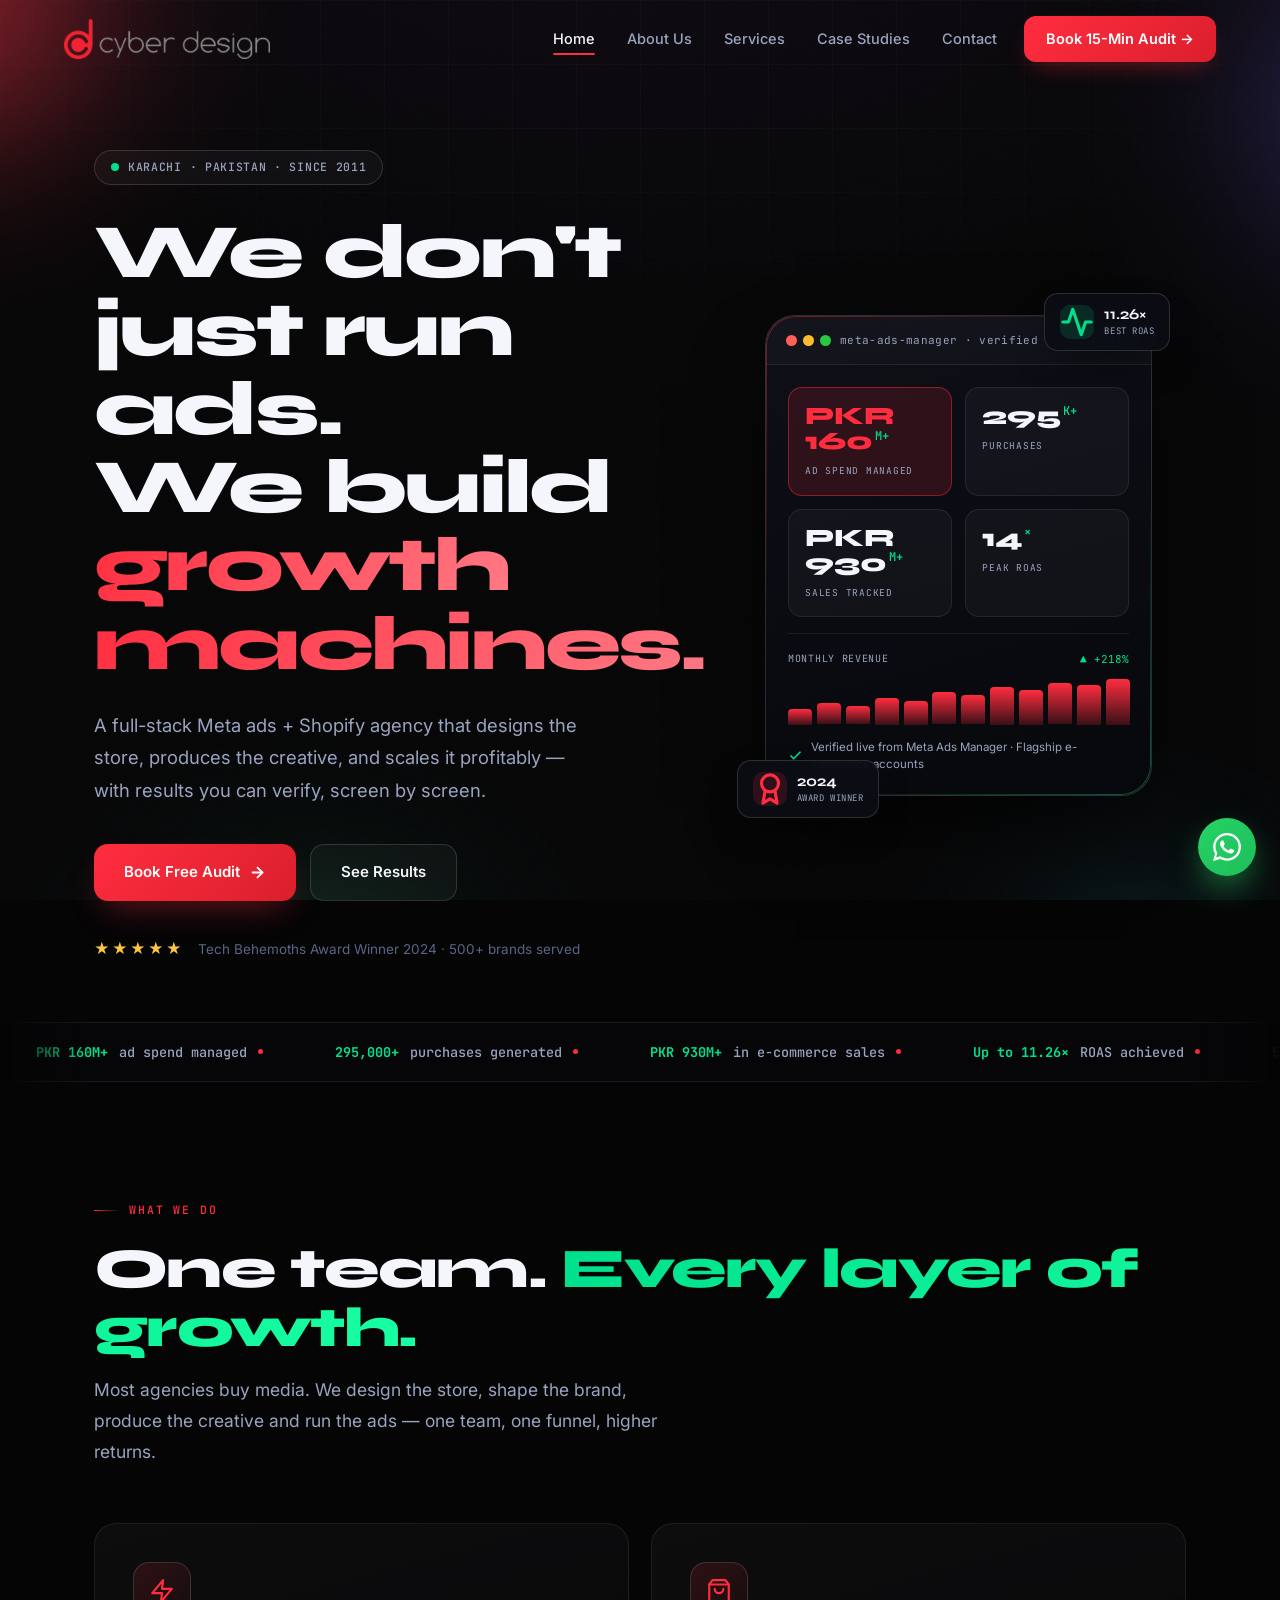
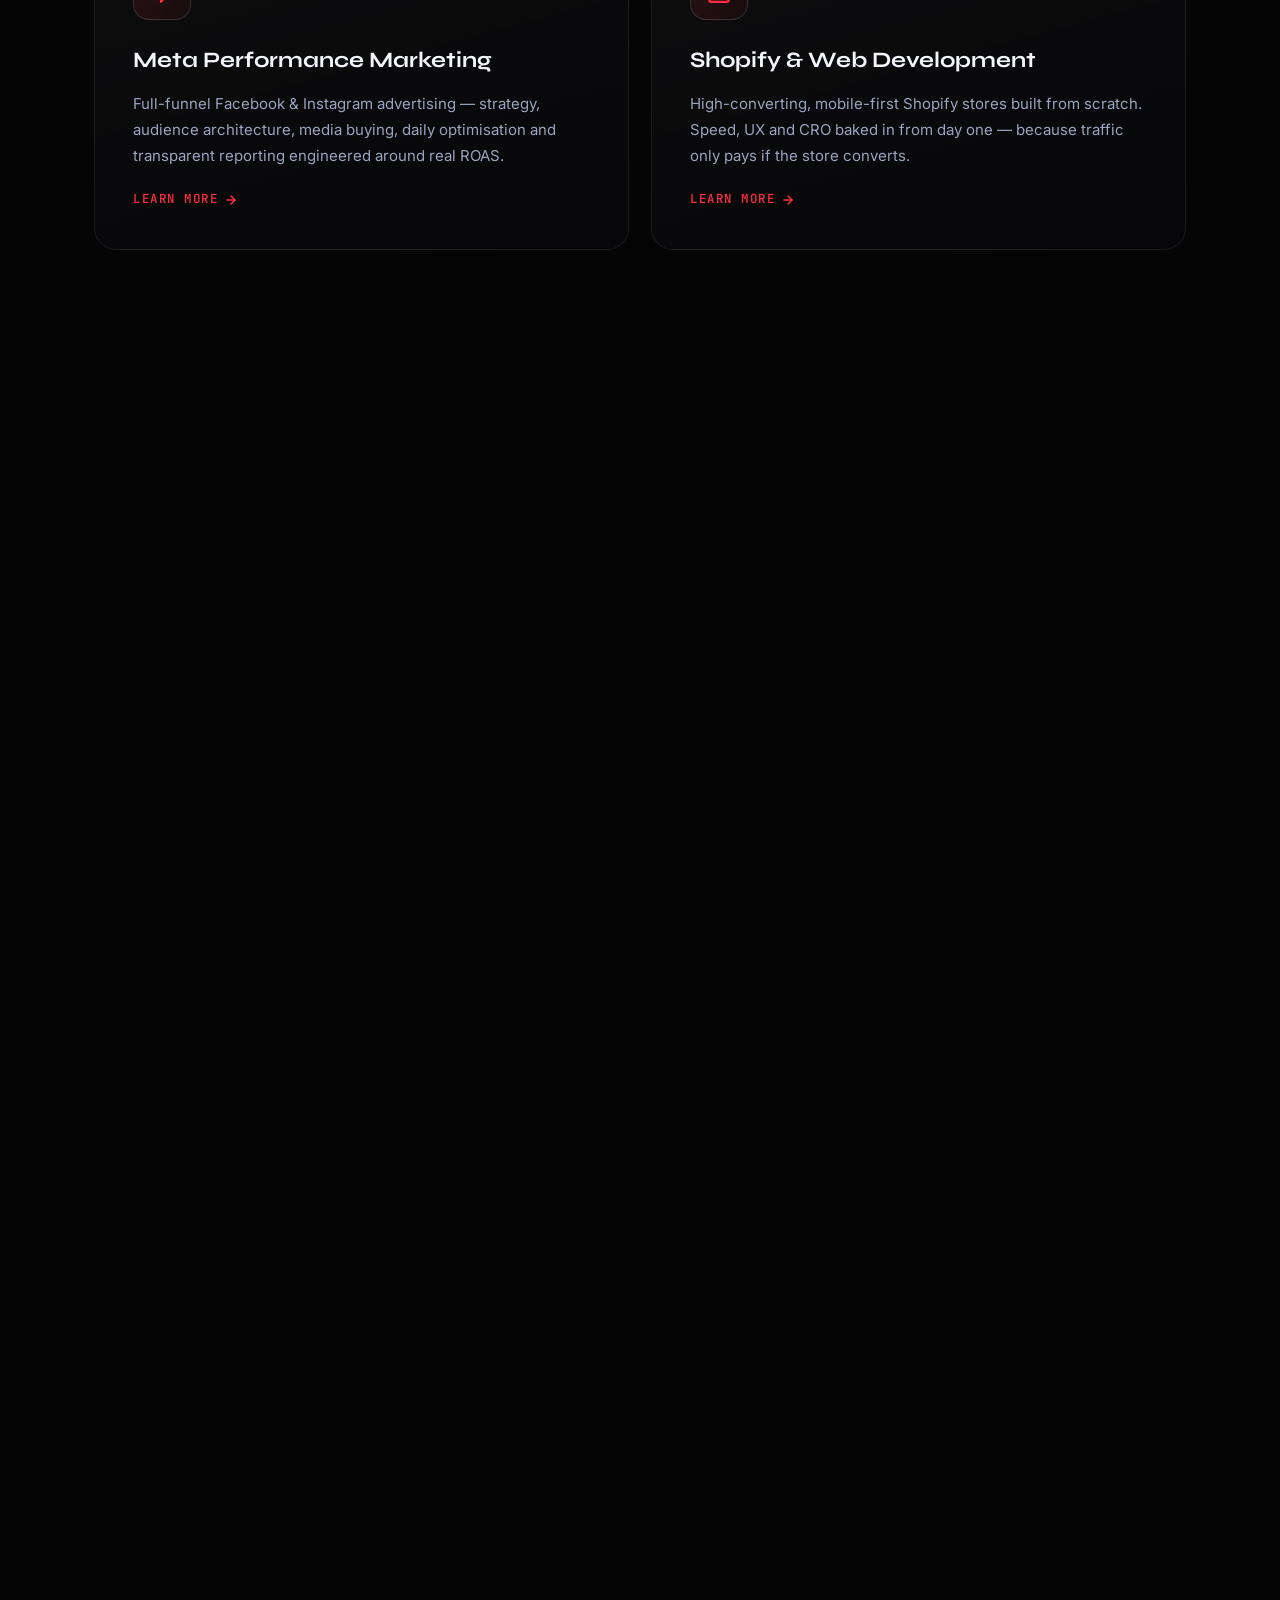
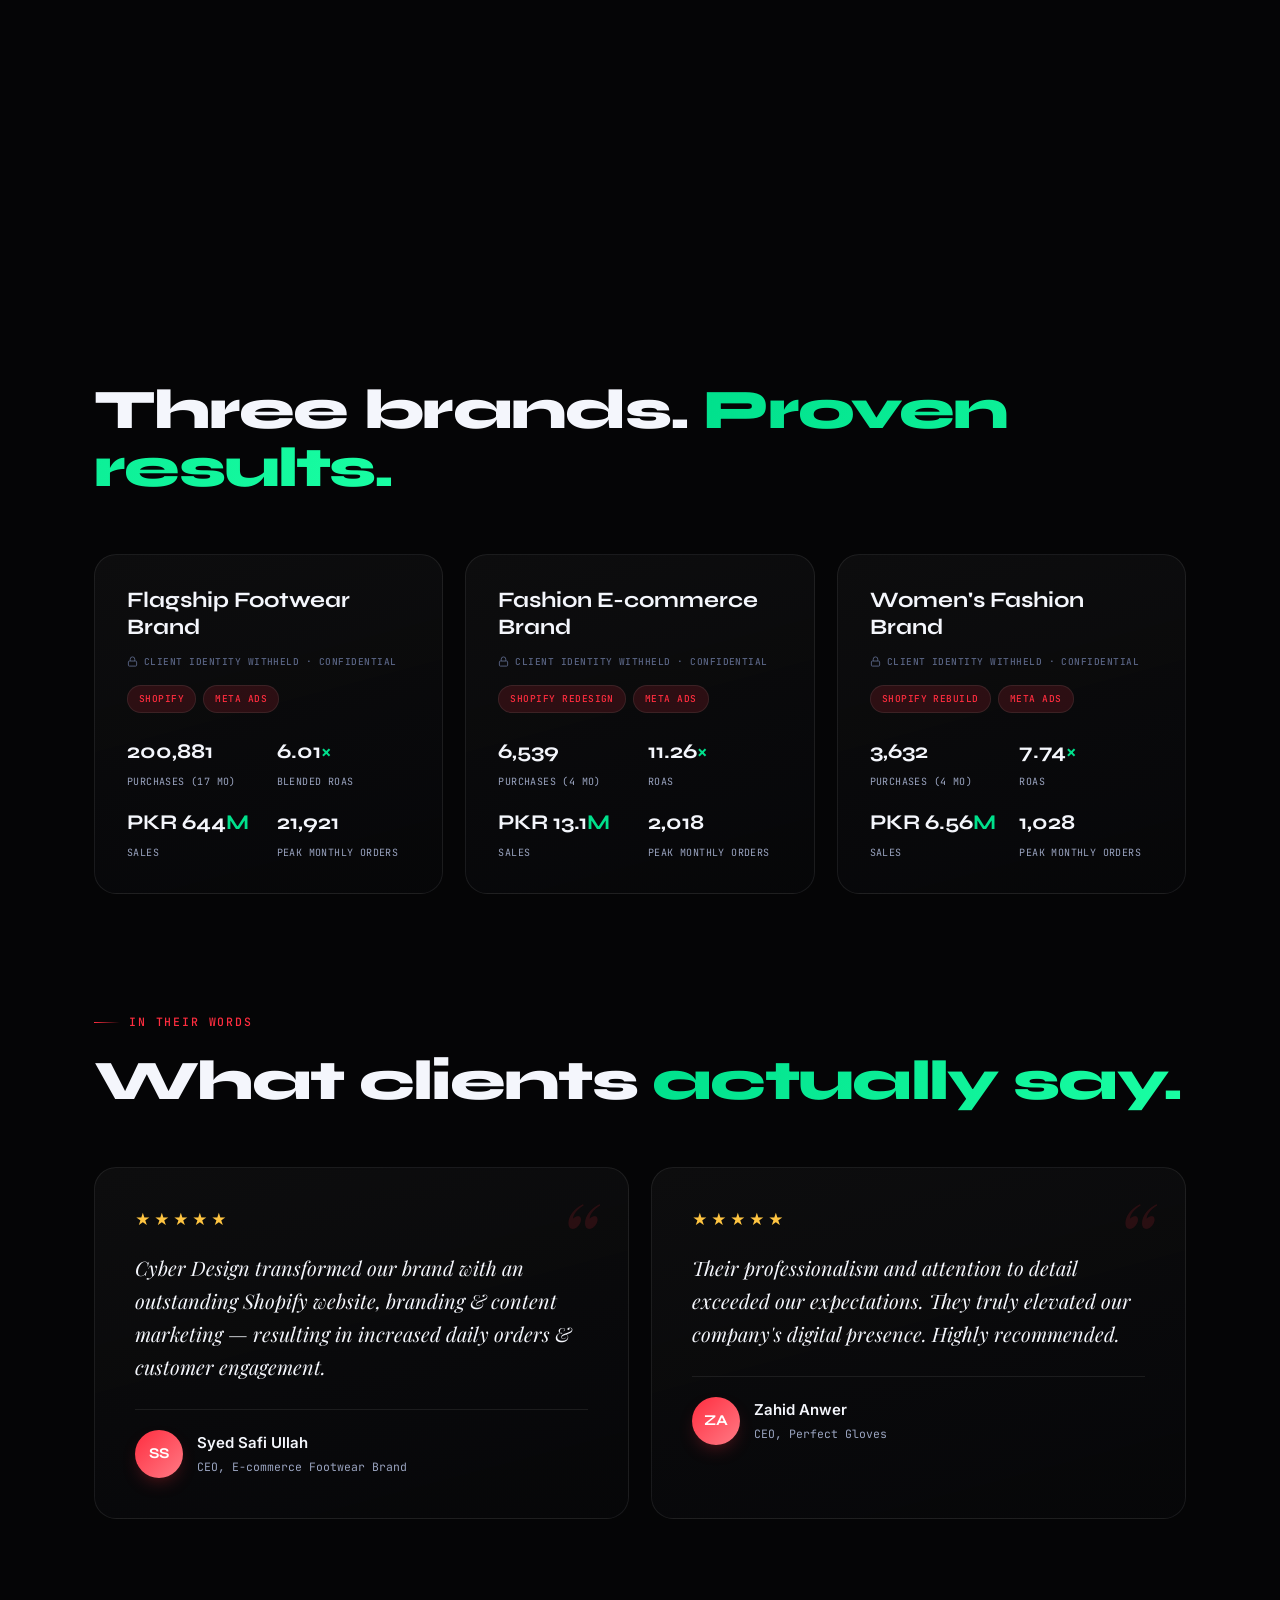
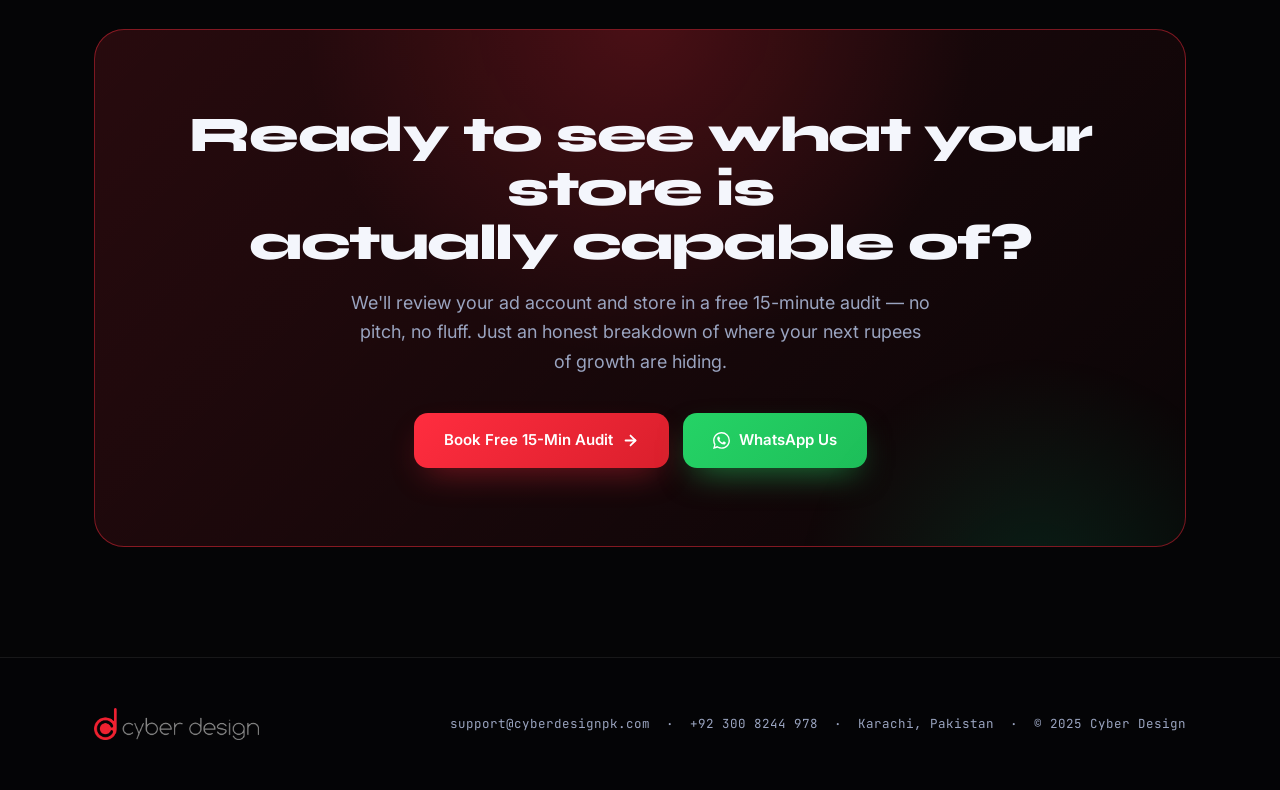
==== commit 42f71957: "Redesign home page v2 with UUPM design intelligence Rebuilt the home page using the UI/UX Pro Max de" ====
--- a/index.html
+++ b/index.html
@@ -33,256 +33,291 @@
 }</script>
 <link rel="preconnect" href="https://fonts.googleapis.com">
 <link rel="preconnect" href="https://fonts.gstatic.com" crossorigin>
-<link rel="stylesheet" href="https://fonts.googleapis.com/css2?family=Syne:wght@600;700;800&family=DM+Sans:ital,opsz,wght@0,9..40,400;0,9..40,500;0,9..40,600;1,9..40,400&display=swap">
+<link rel="stylesheet" href="https://fonts.googleapis.com/css2?family=Syne:wght@600;700;800&family=Inter:wght@300;400;500;600;700&family=JetBrains+Mono:wght@400;500;700&family=Playfair+Display:ital@1&display=swap">
 <style>
+/* ============ TOKENS (UUPM: Modern Dark Cinema + Aurora) ============ */
 *,*::before,*::after{box-sizing:border-box;margin:0;padding:0}
 html{scroll-behavior:smooth}
 :root{
-  --bg:#06070D;--bg1:#0C0E17;--bg2:#11131F;--bd:#20232F;--bd2:#2C3040;
-  --p:#DA1F2C;--ph:#FF3344;--p2:#FF6B6B;--g:#00E08C;--gh:#19FFA3;
-  --tx:#EDF0FA;--mu:#8A95B5;--mu2:#525E80;
-  --rad:14px;--rad-lg:22px;--rad-xl:30px;
-  --shadow:0 24px 60px -20px rgba(0,0,0,.7);
-  --glow-p:0 0 0 1px rgba(218,31,44,.35),0 18px 50px -12px rgba(218,31,44,.35);
-}
-body{-webkit-font-smoothing:antialiased;-moz-osx-font-smoothing:grayscale;text-rendering:optimizeLegibility;font-family:"DM Sans",system-ui,sans-serif;background:var(--bg);color:var(--tx);line-height:1.6;font-size:16px;overflow-x:hidden}
-h1,h2,h3,h4,h5,h6{-webkit-font-smoothing:antialiased;text-rendering:geometricPrecision}
+  --bg-deep:#050506;--bg-base:#08090C;--bg-elev:#0C0E14;--surface:rgba(255,255,255,.035);--surface2:rgba(255,255,255,.06);
+  --bd:rgba(255,255,255,.08);--bd2:rgba(255,255,255,.14);
+  --p:#FF2D3F;--p2:#DA1F2C;--p-soft:rgba(255,45,63,.14);--p-glow:rgba(255,45,63,.45);
+  --g:#00E08C;--g2:#19FFA3;
+  --vi:#7C5CFF;--cy:#22D3EE;
+  --tx:#F4F6FC;--mu:#9AA4C0;--mu2:#5A6585;
+  --rad:16px;--rad-lg:22px;--rad-xl:30px;
+  --ease:cubic-bezier(0.16,1,0.3,1);--ease-out:cubic-bezier(0.22,1,0.36,1);
+  --maxw:1220px;
+}
+body{font-family:"Inter",system-ui,sans-serif;background:var(--bg-deep);color:var(--tx);line-height:1.65;font-size:16px;-webkit-font-smoothing:antialiased;-moz-osx-font-smoothing:grayscale;overflow-x:hidden;text-rendering:optimizeLegibility}
 img{max-width:100%;display:block}
 a{text-decoration:none;color:inherit}
-button{cursor:pointer;font-family:inherit;border:none;outline:none}
+button{cursor:pointer;font-family:inherit;border:none;outline:none;background:none}
 ::selection{background:var(--p);color:#fff}
-
-/* ---------- Animated aurora background ---------- */
-.aurora{position:fixed;inset:0;z-index:-2;overflow:hidden;pointer-events:none}
-.aurora span{position:absolute;border-radius:50%;filter:blur(90px);opacity:.5;mix-blend-mode:screen}
-.aurora .a1{width:46vw;height:46vw;left:-8vw;top:-10vw;background:radial-gradient(circle,#DA1F2C,transparent 65%);animation:float1 18s ease-in-out infinite}
-.aurora .a2{width:40vw;height:40vw;right:-6vw;top:8vw;background:radial-gradient(circle,#00E08C,transparent 65%);opacity:.32;animation:float2 22s ease-in-out infinite}
-.aurora .a3{width:38vw;height:38vw;left:30vw;bottom:-14vw;background:radial-gradient(circle,#5B49FF,transparent 65%);opacity:.3;animation:float3 26s ease-in-out infinite}
-@keyframes float1{0%,100%{transform:translate(0,0) scale(1)}50%{transform:translate(6vw,4vw) scale(1.12)}}
-@keyframes float2{0%,100%{transform:translate(0,0) scale(1)}50%{transform:translate(-5vw,6vw) scale(1.1)}}
-@keyframes float3{0%,100%{transform:translate(0,0) scale(1)}50%{transform:translate(4vw,-5vw) scale(1.15)}}
-.grid-overlay{position:fixed;inset:0;z-index:-1;pointer-events:none;
-  background-image:linear-gradient(rgba(255,255,255,.022) 1px,transparent 1px),linear-gradient(90deg,rgba(255,255,255,.022) 1px,transparent 1px);
-  background-size:60px 60px;
-  -webkit-mask-image:radial-gradient(ellipse 80% 60% at 50% 0%,#000 30%,transparent 80%);
-  mask-image:radial-gradient(ellipse 80% 60% at 50% 0%,#000 30%,transparent 80%)}
-
-/* ---------- Nav ---------- */
-nav{position:fixed;top:0;left:0;right:0;z-index:100;padding:0 5vw;transition:.35s;background:transparent}
-nav.scrolled{background:rgba(6,7,13,.72);backdrop-filter:blur(18px);border-bottom:1px solid var(--bd)}
-.nav-inner{max-width:1200px;margin:0 auto;display:flex;align-items:center;justify-content:space-between;height:74px;transition:.35s}
-nav.scrolled .nav-inner{height:62px}
-.nav-logo img{height:38px;width:auto;filter:brightness(1.15) drop-shadow(0 0 1px rgba(255,255,255,.06));transition:.3s}
-.nav-logo:hover img{transform:scale(1.04)}
+.mono{font-family:"JetBrains Mono",monospace}
+
+/* ============ BACKGROUND LAYERS ============ */
+.bg-fx{position:fixed;inset:0;z-index:-3;overflow:hidden;pointer-events:none;background:radial-gradient(120% 80% at 50% -10%,#0E0A12 0%,var(--bg-deep) 55%)}
+.aurora{position:absolute;inset:-20%;filter:blur(70px);opacity:.7;mix-blend-mode:screen}
+.aurora b{position:absolute;border-radius:50%;display:block}
+.aurora .b1{width:42vw;height:42vw;left:-6vw;top:-8vw;background:radial-gradient(circle,var(--p),transparent 62%);animation:drift1 20s var(--ease) infinite}
+.aurora .b2{width:38vw;height:38vw;right:-8vw;top:4vw;background:radial-gradient(circle,var(--vi),transparent 62%);opacity:.55;animation:drift2 26s var(--ease) infinite}
+.aurora .b3{width:40vw;height:40vw;left:24vw;bottom:-18vw;background:radial-gradient(circle,var(--g),transparent 60%);opacity:.4;animation:drift3 30s var(--ease) infinite}
+.aurora .b4{width:26vw;height:26vw;right:18vw;bottom:-6vw;background:radial-gradient(circle,var(--cy),transparent 60%);opacity:.35;animation:drift1 24s var(--ease) infinite reverse}
+@keyframes drift1{0%,100%{transform:translate(0,0) scale(1)}50%{transform:translate(7vw,5vw) scale(1.18)}}
+@keyframes drift2{0%,100%{transform:translate(0,0) scale(1)}50%{transform:translate(-6vw,7vw) scale(1.12)}}
+@keyframes drift3{0%,100%{transform:translate(0,0) scale(1)}50%{transform:translate(5vw,-6vw) scale(1.2)}}
+.grid-fx{position:fixed;inset:0;z-index:-2;pointer-events:none;background-image:linear-gradient(rgba(255,255,255,.025) 1px,transparent 1px),linear-gradient(90deg,rgba(255,255,255,.025) 1px,transparent 1px);background-size:64px 64px;-webkit-mask-image:radial-gradient(ellipse 90% 55% at 50% 0%,#000 25%,transparent 78%);mask-image:radial-gradient(ellipse 90% 55% at 50% 0%,#000 25%,transparent 78%)}
+.noise-fx{position:fixed;inset:0;z-index:-1;pointer-events:none;opacity:.035;background-image:url("data:image/svg+xml,%3Csvg xmlns='http://www.w3.org/2000/svg' width='160' height='160'%3E%3Cfilter id='n'%3E%3CfeTurbulence type='fractalNoise' baseFrequency='0.85' numOctaves='3'/%3E%3C/filter%3E%3Crect width='100%25' height='100%25' filter='url(%23n)'/%3E%3C/svg%3E")}
+.spotlight{position:fixed;width:520px;height:520px;border-radius:50%;background:radial-gradient(circle,rgba(255,45,63,.10),transparent 65%);pointer-events:none;z-index:0;transform:translate(-50%,-50%);transition:opacity .4s;opacity:0}
+
+/* scroll progress */
+.scroll-bar{position:fixed;top:0;left:0;height:2px;width:0;background:linear-gradient(90deg,var(--p),var(--g));z-index:200;transition:width .1s linear}
+
+/* ============ NAV ============ */
+nav{position:fixed;top:0;left:0;right:0;z-index:120;padding:0 5vw;transition:.4s var(--ease)}
+nav.scrolled{background:rgba(5,5,6,.7);backdrop-filter:blur(20px) saturate(140%);border-bottom:1px solid var(--bd)}
+.nav-inner{max-width:var(--maxw);margin:0 auto;display:flex;align-items:center;justify-content:space-between;height:78px;transition:.4s var(--ease)}
+nav.scrolled .nav-inner{height:64px}
+.nav-logo img{height:40px;width:auto;filter:brightness(1.12) drop-shadow(0 0 1px rgba(255,255,255,.06));transition:.3s var(--ease)}
+.nav-logo:hover img{transform:scale(1.05)}
 .nav-links{display:flex;align-items:center;gap:2px}
-.nav-links a{position:relative;padding:9px 15px;font-size:14.5px;font-weight:500;color:var(--mu);border-radius:10px;transition:.22s}
-.nav-links a::after{content:"";position:absolute;left:15px;right:15px;bottom:4px;height:2px;background:var(--p);border-radius:2px;transform:scaleX(0);transform-origin:left;transition:.28s}
-.nav-links a:hover{color:var(--tx)}
+.nav-links a{position:relative;padding:9px 15px;font-size:14.5px;font-weight:500;color:var(--mu);border-radius:10px;transition:.25s var(--ease)}
+.nav-links a::after{content:"";position:absolute;left:15px;right:15px;bottom:5px;height:2px;background:var(--p);border-radius:2px;transform:scaleX(0);transform-origin:left;transition:.3s var(--ease)}
+.nav-links a:hover{color:var(--tx)}.nav-links a.cur{color:var(--tx)}
 .nav-links a:hover::after,.nav-links a.cur::after{transform:scaleX(1)}
-.nav-links a.cur{color:var(--tx)}
-.nav-cta{margin-left:10px;background:linear-gradient(135deg,var(--p),var(--ph));color:#fff!important;padding:10px 20px!important;border-radius:11px!important;font-weight:600!important;box-shadow:0 8px 22px -8px rgba(218,31,44,.7);transition:.25s!important}
+.nav-cta{margin-left:10px;background:linear-gradient(135deg,var(--p),var(--p2));color:#fff!important;padding:11px 22px!important;border-radius:12px!important;font-weight:600!important;box-shadow:0 10px 26px -10px var(--p-glow);transition:.3s var(--ease)!important}
 .nav-cta::after{display:none}
-.nav-cta:hover{transform:translateY(-2px);box-shadow:0 14px 30px -8px rgba(218,31,44,.85)}
-.ham{display:none;flex-direction:column;gap:5px;cursor:pointer;padding:8px}
-.ham span{display:block;width:24px;height:2px;background:var(--tx);border-radius:2px;transition:.3s}
+.nav-cta:hover{transform:translateY(-2px);box-shadow:0 16px 34px -10px var(--p-glow)}
+.ham{display:none;flex-direction:column;gap:5px;padding:8px}
+.ham span{display:block;width:24px;height:2px;background:var(--tx);border-radius:2px;transition:.3s var(--ease)}
 .ham.act span:nth-child(1){transform:translateY(7px) rotate(45deg)}
 .ham.act span:nth-child(2){opacity:0}
 .ham.act span:nth-child(3){transform:translateY(-7px) rotate(-45deg)}
-.mob-menu{display:none;position:fixed;top:0;left:0;right:0;bottom:0;background:rgba(6,7,13,.97);backdrop-filter:blur(20px);z-index:99;padding:100px 8vw 40px;flex-direction:column;gap:6px}
-.mob-menu.open{display:flex;animation:fadeIn .3s ease}
-.mob-menu a{padding:16px;font-size:19px;font-weight:600;color:var(--mu);border-bottom:1px solid var(--bd);transition:.2s}
-.mob-menu a:hover,.mob-menu a.cur{color:var(--tx);padding-left:24px}
-.mob-cta{margin-top:18px;background:linear-gradient(135deg,var(--p),var(--ph));color:#fff!important;text-align:center;border-radius:12px;border:none!important}
-
-/* ---------- Layout ---------- */
-.wrap{max-width:1200px;margin:0 auto;padding:0 5vw}
-section{padding:104px 0;position:relative}
-.pt-hero{padding-top:160px;padding-bottom:72px}
-
-/* ---------- Helpers ---------- */
-.sec-label{display:inline-flex;align-items:center;gap:9px;font-size:11px;font-weight:700;letter-spacing:.16em;text-transform:uppercase;color:var(--p);margin-bottom:18px}
-.sec-label::before{content:"";display:block;width:26px;height:2px;background:linear-gradient(90deg,var(--p),transparent);border-radius:2px}
-h2.sec-title{font-family:"Syne",sans-serif;font-weight:800;font-size:clamp(30px,4.4vw,52px);line-height:1.08;letter-spacing:-.025em;color:var(--tx)}
-h2.sec-title em{font-style:normal;background:linear-gradient(120deg,var(--g),var(--gh));-webkit-background-clip:text;background-clip:text;-webkit-text-fill-color:transparent}
-.sec-sub{margin-top:16px;font-size:17px;color:var(--mu);max-width:600px;line-height:1.75}
-
-/* ---------- Buttons ---------- */
-.btn-pri{position:relative;background:linear-gradient(135deg,var(--p),var(--ph));color:#fff;padding:15px 30px;border-radius:13px;font-size:15px;font-weight:600;transition:.25s;display:inline-flex;align-items:center;gap:9px;box-shadow:0 12px 30px -10px rgba(218,31,44,.7);overflow:hidden}
-.btn-pri::before{content:"";position:absolute;top:0;left:-120%;width:60%;height:100%;background:linear-gradient(90deg,transparent,rgba(255,255,255,.35),transparent);transform:skewX(-20deg);transition:.6s}
-.btn-pri:hover{transform:translateY(-2px);box-shadow:0 18px 40px -10px rgba(218,31,44,.85)}
-.btn-pri:hover::before{left:130%}
-.btn-sec{background:rgba(255,255,255,.03);color:var(--tx);padding:15px 30px;border-radius:13px;font-size:15px;font-weight:500;border:1px solid var(--bd2);transition:.25s;display:inline-flex;align-items:center;gap:9px;backdrop-filter:blur(8px)}
-.btn-sec:hover{border-color:var(--p);color:var(--p);background:rgba(218,31,44,.06)}
-.btn-wa{background:linear-gradient(135deg,#25D366,#1ebe59);color:#fff;padding:15px 30px;border-radius:13px;font-size:15px;font-weight:600;transition:.25s;display:inline-flex;align-items:center;gap:9px;box-shadow:0 12px 30px -10px rgba(37,211,102,.6)}
-.btn-wa:hover{transform:translateY(-2px);box-shadow:0 18px 40px -10px rgba(37,211,102,.75)}
-
-/* ---------- Hero ---------- */
-.hero-grid{display:grid;grid-template-columns:1.05fr .95fr;gap:64px;align-items:center}
-.hero-eyebrow{display:inline-flex;align-items:center;gap:9px;background:rgba(255,255,255,.04);border:1px solid var(--bd2);border-radius:100px;padding:7px 16px;font-size:12px;font-weight:600;color:var(--mu);letter-spacing:.07em;text-transform:uppercase;margin-bottom:26px;backdrop-filter:blur(8px)}
-.hero-eyebrow .dot{width:8px;height:8px;background:var(--g);border-radius:50%;box-shadow:0 0 0 0 rgba(0,224,140,.6);animation:pulse 2s infinite}
-@keyframes pulse{0%{box-shadow:0 0 0 0 rgba(0,224,140,.55)}70%{box-shadow:0 0 0 9px rgba(0,224,140,0)}100%{box-shadow:0 0 0 0 rgba(0,224,140,0)}}
-.hero h1{font-family:"Syne",sans-serif;font-weight:800;font-size:clamp(38px,5.6vw,72px);line-height:1.04;letter-spacing:-.03em;color:var(--tx)}
-.hero h1 em{font-style:normal;background:linear-gradient(120deg,var(--p),var(--p2));-webkit-background-clip:text;background-clip:text;-webkit-text-fill-color:transparent}
-.hero-sub{margin-top:24px;font-size:18px;color:var(--mu);line-height:1.75;max-width:500px}
-.hero-btns{display:flex;gap:14px;margin-top:38px;flex-wrap:wrap}
-.hero-trust{margin-top:34px;display:flex;align-items:center;gap:18px;flex-wrap:wrap;font-size:13px;color:var(--mu2)}
-.hero-trust .stars{color:#FFC542;letter-spacing:2px}
-
-/* Hero dashboard card */
-.hero-card{position:relative;background:linear-gradient(160deg,rgba(18,20,31,.9),rgba(10,12,20,.92));border:1px solid var(--bd2);border-radius:var(--rad-xl);overflow:hidden;box-shadow:var(--shadow);backdrop-filter:blur(10px);animation:floatCard 6s ease-in-out infinite}
-@keyframes floatCard{0%,100%{transform:translateY(0)}50%{transform:translateY(-12px)}}
-.hero-card::before{content:"";position:absolute;inset:0;border-radius:var(--rad-xl);padding:1px;background:linear-gradient(135deg,rgba(218,31,44,.5),transparent 40%,transparent 60%,rgba(0,224,140,.4));-webkit-mask:linear-gradient(#fff 0 0) content-box,linear-gradient(#fff 0 0);-webkit-mask-composite:xor;mask-composite:exclude;pointer-events:none}
-.hc-header{background:rgba(255,255,255,.03);padding:14px 20px;display:flex;align-items:center;gap:9px;border-bottom:1px solid var(--bd)}
-.hc-dots{display:flex;gap:6px}
-.hc-dots span{width:11px;height:11px;border-radius:50%}
-.hc-dots span:nth-child(1){background:#FF5F57}
-.hc-dots span:nth-child(2){background:#FEBC2E}
-.hc-dots span:nth-child(3){background:#28C840}
-.hc-title{font-size:11.5px;color:var(--mu);font-weight:500;letter-spacing:.04em}
-.hc-body{padding:24px 22px}
-.hc-row{display:grid;grid-template-columns:repeat(2,1fr);gap:14px;margin-bottom:16px}
-.hc-stat{background:rgba(255,255,255,.025);border-radius:14px;padding:18px 16px;border:1px solid var(--bd);transition:.3s}
+.mob-menu{display:none;position:fixed;inset:0;background:rgba(5,5,6,.97);backdrop-filter:blur(22px);z-index:119;padding:104px 8vw 40px;flex-direction:column;gap:4px}
+.mob-menu.open{display:flex;animation:fade .35s var(--ease)}
+.mob-menu a{padding:18px 14px;font-family:"Syne",sans-serif;font-size:24px;font-weight:700;color:var(--mu);border-bottom:1px solid var(--bd);transition:.25s var(--ease)}
+.mob-menu a:hover,.mob-menu a.cur{color:var(--tx);padding-left:26px}
+.mob-cta{margin-top:20px;background:linear-gradient(135deg,var(--p),var(--p2));color:#fff!important;text-align:center;border-radius:14px;border:none!important}
+
+/* ============ LAYOUT ============ */
+.wrap{max-width:var(--maxw);margin:0 auto;padding:0 5vw}
+section{padding:110px 0;position:relative}
+.pt-hero{padding-top:150px;padding-bottom:60px}
+.eyebrow{display:inline-flex;align-items:center;gap:9px;font-family:"JetBrains Mono",monospace;font-size:11.5px;font-weight:500;letter-spacing:.16em;text-transform:uppercase;color:var(--p);margin-bottom:20px}
+.eyebrow::before{content:"";width:26px;height:1px;background:linear-gradient(90deg,var(--p),transparent)}
+h2.title{font-family:"Syne",sans-serif;font-weight:800;font-size:clamp(32px,4.6vw,56px);line-height:1.05;letter-spacing:-.03em}
+h2.title em{font-style:normal;background:linear-gradient(115deg,var(--g),var(--g2));-webkit-background-clip:text;background-clip:text;-webkit-text-fill-color:transparent}
+.sub{margin-top:18px;font-size:17.5px;color:var(--mu);max-width:600px;line-height:1.75}
+
+/* ============ BUTTONS ============ */
+.btn{position:relative;display:inline-flex;align-items:center;gap:9px;padding:15px 30px;border-radius:14px;font-size:15px;font-weight:600;transition:.3s var(--ease);will-change:transform}
+.btn svg{width:17px;height:17px}
+.btn-pri{background:linear-gradient(135deg,var(--p),var(--p2));color:#fff;box-shadow:0 14px 34px -12px var(--p-glow);overflow:hidden}
+.btn-pri::before{content:"";position:absolute;top:0;left:-120%;width:55%;height:100%;background:linear-gradient(90deg,transparent,rgba(255,255,255,.4),transparent);transform:skewX(-20deg);transition:.7s var(--ease)}
+.btn-pri:hover{box-shadow:0 20px 44px -12px var(--p-glow)}
+.btn-pri:hover::before{left:140%}
+.btn-sec{background:var(--surface);color:var(--tx);border:1px solid var(--bd2);backdrop-filter:blur(8px)}
+.btn-sec:hover{border-color:var(--p);color:var(--p);background:var(--p-soft)}
+.btn-wa{background:linear-gradient(135deg,#25D366,#1ebe59);color:#fff;box-shadow:0 14px 34px -12px rgba(37,211,102,.6)}
+.btn-wa:hover{box-shadow:0 20px 44px -12px rgba(37,211,102,.75)}
+
+/* ============ HERO ============ */
+.hero-grid{display:grid;grid-template-columns:1.08fr .92fr;gap:60px;align-items:center;position:relative;z-index:1}
+.hero-badge{display:inline-flex;align-items:center;gap:9px;background:var(--surface);border:1px solid var(--bd2);border-radius:100px;padding:7px 16px;font-family:"JetBrains Mono",monospace;font-size:11.5px;font-weight:500;color:var(--mu);letter-spacing:.06em;text-transform:uppercase;margin-bottom:28px;backdrop-filter:blur(8px)}
+.hero-badge .dot{width:8px;height:8px;background:var(--g);border-radius:50%;box-shadow:0 0 0 0 rgba(0,224,140,.5);animation:ping 2s infinite}
+@keyframes ping{0%{box-shadow:0 0 0 0 rgba(0,224,140,.5)}70%{box-shadow:0 0 0 9px rgba(0,224,140,0)}100%{box-shadow:0 0 0 0 rgba(0,224,140,0)}}
+.hero h1{font-family:"Syne",sans-serif;font-weight:800;font-size:clamp(42px,6vw,78px);line-height:1.02;letter-spacing:-.035em}
+.hero h1 .word{display:inline-block;opacity:0;transform:translateY(40px) rotate(3deg);animation:wordUp .85s var(--ease) forwards}
+.hero h1 em{font-style:normal;background:linear-gradient(115deg,var(--p),#FF7A85);-webkit-background-clip:text;background-clip:text;-webkit-text-fill-color:transparent}
+@keyframes wordUp{to{opacity:1;transform:none}}
+.hero-sub{margin-top:26px;font-size:18.5px;color:var(--mu);line-height:1.75;max-width:510px;opacity:0;animation:fadeUp .9s var(--ease) .7s forwards}
+.hero-btns{display:flex;gap:14px;margin-top:38px;flex-wrap:wrap;opacity:0;animation:fadeUp .9s var(--ease) .85s forwards}
+.hero-foot{margin-top:36px;display:flex;align-items:center;gap:14px;flex-wrap:wrap;opacity:0;animation:fadeUp .9s var(--ease) 1s forwards}
+.hero-foot .stars{color:#FFC542;letter-spacing:2px;font-size:15px}
+.hero-foot .ht{font-size:13.5px;color:var(--mu2)}
+@keyframes fadeUp{to{opacity:1;transform:none}}
+
+/* Hero dashboard */
+.hcard{position:relative;background:linear-gradient(165deg,rgba(16,18,26,.85),rgba(8,9,13,.9));border:1px solid var(--bd2);border-radius:var(--rad-xl);overflow:hidden;box-shadow:0 40px 90px -30px rgba(0,0,0,.8);backdrop-filter:blur(14px);opacity:0;transform:translateY(50px) scale(.95);animation:cardIn 1.1s var(--ease) .5s forwards}
+@keyframes cardIn{to{opacity:1;transform:none}}
+.hcard.float{animation:cardIn 1.1s var(--ease) .5s forwards,floaty 7s ease-in-out 1.6s infinite}
+@keyframes floaty{0%,100%{transform:translateY(0)}50%{transform:translateY(-14px)}}
+.hcard::before{content:"";position:absolute;inset:0;border-radius:var(--rad-xl);padding:1px;background:linear-gradient(140deg,var(--p-glow),transparent 38%,transparent 62%,rgba(0,224,140,.4));-webkit-mask:linear-gradient(#fff 0 0) content-box,linear-gradient(#fff 0 0);-webkit-mask-composite:xor;mask-composite:exclude;pointer-events:none}
+.hc-bar{display:flex;align-items:center;gap:9px;padding:15px 20px;border-bottom:1px solid var(--bd);background:rgba(255,255,255,.02)}
+.hc-bar .dots{display:flex;gap:6px}
+.hc-bar .dots i{width:11px;height:11px;border-radius:50%;display:block}
+.hc-bar .dots i:nth-child(1){background:#FF5F57}.hc-bar .dots i:nth-child(2){background:#FEBC2E}.hc-bar .dots i:nth-child(3){background:#28C840}
+.hc-bar .lbl{font-family:"JetBrains Mono",monospace;font-size:11px;color:var(--mu);letter-spacing:.03em}
+.hc-bar .live{margin-left:auto;display:inline-flex;align-items:center;gap:6px;font-family:"JetBrains Mono",monospace;font-size:10px;color:var(--g);text-transform:uppercase;letter-spacing:.1em}
+.hc-bar .live::before{content:"";width:6px;height:6px;border-radius:50%;background:var(--g);animation:ping 1.6s infinite}
+.hc-body{padding:22px}
+.hc-stats{display:grid;grid-template-columns:1fr 1fr;gap:13px}
+.hc-stat{background:var(--surface);border:1px solid var(--bd);border-radius:14px;padding:16px;transition:.3s var(--ease)}
 .hc-stat:hover{border-color:var(--bd2);transform:translateY(-3px)}
-.hc-stat .n{font-family:"Syne",sans-serif;font-weight:800;font-size:26px;color:var(--tx);line-height:1}
-.hc-stat .n .sup{font-size:13px;font-weight:700;color:var(--g);vertical-align:top;margin-left:1px;display:inline-block}
-.hc-stat .l{font-size:10.5px;color:var(--mu);font-weight:500;text-transform:uppercase;letter-spacing:.07em;margin-top:8px}
-.hc-stat.hl{border-color:rgba(218,31,44,.5);background:rgba(218,31,44,.08)}
+.hc-stat .n{font-family:"Syne",sans-serif;font-weight:800;font-size:25px;line-height:1}
+.hc-stat .n .sup{font-family:"JetBrains Mono",monospace;font-size:12px;font-weight:500;color:var(--g);vertical-align:super;margin-left:2px}
+.hc-stat .l{font-family:"JetBrains Mono",monospace;font-size:9.5px;color:var(--mu);text-transform:uppercase;letter-spacing:.08em;margin-top:9px}
+.hc-stat.hl{border-color:var(--p-glow);background:var(--p-soft)}
 .hc-stat.hl .n{color:var(--p)}
-.hc-verified{display:flex;align-items:center;gap:8px;font-size:11.5px;color:var(--mu);margin-top:4px;line-height:1.5}
-.hc-verified svg{color:var(--g);flex-shrink:0}
-.hc-spark{display:flex;align-items:flex-end;gap:4px;height:42px;margin-top:18px;padding-top:14px;border-top:1px solid var(--bd)}
-.hc-spark i{flex:1;background:linear-gradient(180deg,var(--p),rgba(218,31,44,.25));border-radius:3px 3px 0 0;animation:grow 1.2s cubic-bezier(.22,1,.36,1) both}
-@keyframes grow{from{height:0}}
-
-/* ---------- Ticker ---------- */
-.ticker-wrap{background:rgba(12,14,23,.6);border-top:1px solid var(--bd);border-bottom:1px solid var(--bd);overflow:hidden;padding:16px 0;-webkit-mask-image:linear-gradient(90deg,transparent,#000 8%,#000 92%,transparent);mask-image:linear-gradient(90deg,transparent,#000 8%,#000 92%,transparent)}
-.ticker-track{display:flex;gap:0;animation:ticker 34s linear infinite;white-space:nowrap;width:max-content}
-.ticker-track:hover{animation-play-state:paused}
-.ticker-item{display:inline-flex;align-items:center;gap:9px;padding:0 38px;font-size:14px;font-weight:500;color:var(--mu)}
-.ticker-item strong{color:var(--g);font-weight:700}
-.ticker-sep{color:var(--p);font-size:8px;align-self:center}
-@keyframes ticker{0%{transform:translateX(0)}100%{transform:translateX(-50%)}}
-
-/* ---------- Services ---------- */
-.services-grid{display:grid;grid-template-columns:repeat(2,1fr);gap:22px;margin-top:54px}
-.svc-card{position:relative;background:linear-gradient(160deg,rgba(18,20,31,.7),rgba(10,12,20,.5));border:1px solid var(--bd);border-radius:var(--rad-lg);padding:36px;transition:.35s;overflow:hidden}
-.svc-card::after{content:"";position:absolute;width:280px;height:280px;background:radial-gradient(circle,rgba(218,31,44,.16),transparent 70%);top:var(--my,50%);left:var(--mx,50%);transform:translate(-50%,-50%);opacity:0;transition:opacity .4s;pointer-events:none}
-.svc-card:hover{border-color:rgba(218,31,44,.4);transform:translateY(-4px);box-shadow:0 30px 60px -30px rgba(218,31,44,.4)}
-.svc-card:hover::after{opacity:1}
-.svc-icon{width:54px;height:54px;background:linear-gradient(135deg,rgba(218,31,44,.18),rgba(218,31,44,.06));border:1px solid rgba(218,31,44,.2);border-radius:14px;display:flex;align-items:center;justify-content:center;font-size:24px;margin-bottom:22px;transition:.3s}
-.svc-card:hover .svc-icon{transform:scale(1.08) rotate(-4deg)}
-.svc-card h3{font-family:"Syne",sans-serif;font-weight:700;font-size:21px;color:var(--tx);margin-bottom:12px;position:relative;z-index:1}
-.svc-card p{font-size:14.5px;color:var(--mu);line-height:1.75;position:relative;z-index:1}
-.svc-tag{display:inline-flex;align-items:center;gap:6px;margin-top:18px;font-size:13px;font-weight:600;color:var(--p);letter-spacing:.02em;position:relative;z-index:1;transition:.2s}
-.svc-tag:hover{gap:11px;color:var(--ph)}
-
-/* ---------- Proof stats ---------- */
-.proof-grid{display:grid;grid-template-columns:repeat(4,1fr);gap:20px;margin-top:54px}
-.proof-card{position:relative;background:linear-gradient(160deg,rgba(18,20,31,.7),rgba(10,12,20,.45));border:1px solid var(--bd);border-radius:var(--rad-lg);padding:34px 24px;text-align:center;transition:.35s}
-.proof-card:hover{transform:translateY(-4px);border-color:var(--bd2)}
-.proof-card .n{font-family:"Syne",sans-serif;font-weight:800;font-size:clamp(30px,3.6vw,42px);color:var(--tx);line-height:1}
-.proof-card .n .sup{font-size:20px;color:var(--g);margin-left:1px}
-.proof-card .l{font-size:12.5px;color:var(--mu);margin-top:12px;font-weight:500;letter-spacing:.03em}
-.proof-card.hl{border-color:rgba(218,31,44,.4);background:linear-gradient(160deg,rgba(218,31,44,.1),rgba(218,31,44,.02))}
-.proof-card.hl .n{color:var(--p)}
-
-/* ---------- Trust ---------- */
-.trust-grid{display:grid;grid-template-columns:repeat(4,1fr);gap:18px;margin-top:48px}
-.trust-card{background:rgba(18,20,31,.55);border:1px solid var(--bd);border-radius:var(--rad);padding:26px 22px;text-align:center;transition:.3s}
-.trust-card:hover{border-color:rgba(218,31,44,.3);transform:translateY(-3px);background:rgba(18,20,31,.85)}
-.trust-badge-label{font-size:10px;font-weight:700;letter-spacing:.12em;text-transform:uppercase;color:var(--mu2);margin-bottom:16px}
-.trust-badge-name{font-family:"Syne",sans-serif;font-weight:700;font-size:18px;color:var(--tx);margin-bottom:6px}
-.trust-badge-sub{font-size:11px;color:var(--mu);font-weight:500}
-.trust-award-band{background:linear-gradient(135deg,rgba(218,31,44,.12),rgba(218,31,44,.02));border:1px solid rgba(218,31,44,.22);border-radius:var(--rad-lg);padding:26px 32px;display:flex;align-items:center;gap:22px;margin-top:18px}
-.trust-award-icon{font-size:34px;flex-shrink:0;filter:drop-shadow(0 4px 12px rgba(218,31,44,.4))}
-.trust-award-title{font-family:"Syne",sans-serif;font-weight:700;font-size:17px;color:var(--tx);margin-bottom:6px}
-.trust-award-desc{font-size:13.5px;color:var(--mu);line-height:1.6}
-
-/* ---------- Case studies ---------- */
-.cs-grid{display:grid;grid-template-columns:repeat(3,1fr);gap:22px;margin-top:54px}
-.cs-card{position:relative;background:linear-gradient(160deg,rgba(18,20,31,.7),rgba(10,12,20,.5));border:1px solid var(--bd);border-radius:var(--rad-lg);padding:30px;transition:.35s;display:block;overflow:hidden}
-.cs-card::before{content:"";position:absolute;top:0;left:0;right:0;height:3px;background:linear-gradient(90deg,var(--p),var(--p2));transform:scaleX(0);transform-origin:left;transition:.4s}
-.cs-card:hover{border-color:rgba(218,31,44,.4);transform:translateY(-5px);box-shadow:var(--shadow)}
-.cs-card:hover::before{transform:scaleX(1)}
-.cs-brand{font-family:"Syne",sans-serif;font-weight:700;font-size:22px;color:var(--tx);margin-bottom:6px}
-.conf-chip{display:inline-flex;align-items:center;gap:5px;font-size:10px;font-weight:600;letter-spacing:.06em;text-transform:uppercase;color:var(--mu2);margin-bottom:14px}
-.conf-chip::before{content:"🔒";font-size:10px}
-.cs-tag{display:inline-flex;gap:7px;margin-bottom:22px;flex-wrap:wrap}
-.cs-tag span{background:rgba(218,31,44,.12);color:var(--p);font-size:10px;font-weight:700;letter-spacing:.06em;text-transform:uppercase;padding:5px 11px;border-radius:100px;border:1px solid rgba(218,31,44,.18)}
+.hc-chart{margin-top:16px;padding-top:16px;border-top:1px solid var(--bd)}
+.hc-chart .ch-top{display:flex;justify-content:space-between;align-items:center;margin-bottom:10px}
+.hc-chart .ch-top .t{font-family:"JetBrains Mono",monospace;font-size:10px;color:var(--mu);text-transform:uppercase;letter-spacing:.07em}
+.hc-chart .ch-top .v{font-family:"JetBrains Mono",monospace;font-size:11px;color:var(--g)}
+.spark{display:flex;align-items:flex-end;gap:5px;height:46px}
+.spark i{flex:1;background:linear-gradient(180deg,var(--p),rgba(255,45,63,.2));border-radius:4px 4px 0 0;transform:scaleY(0);transform-origin:bottom;animation:bar .9s var(--ease) forwards}
+@keyframes bar{to{transform:scaleY(1)}}
+.hc-verified{display:flex;align-items:center;gap:8px;font-size:11.5px;color:var(--mu);margin-top:14px;line-height:1.5}
+.hc-verified svg{color:var(--g);flex-shrink:0;width:15px;height:15px}
+
+/* floating mini chips */
+.chip-float{position:absolute;z-index:2;background:rgba(12,14,20,.9);border:1px solid var(--bd2);border-radius:14px;padding:11px 15px;display:flex;align-items:center;gap:10px;backdrop-filter:blur(12px);box-shadow:0 16px 40px -16px rgba(0,0,0,.8)}
+.chip-float .ic{width:34px;height:34px;border-radius:10px;display:flex;align-items:center;justify-content:center;flex-shrink:0}
+.chip-float .ct{font-family:"Syne",sans-serif;font-weight:700;font-size:15px;line-height:1.1}
+.chip-float .cl{font-family:"JetBrains Mono",monospace;font-size:9px;color:var(--mu);text-transform:uppercase;letter-spacing:.06em;margin-top:2px}
+.chip-1{top:-22px;right:-18px;animation:floaty 6s ease-in-out 2s infinite}
+.chip-1 .ic{background:rgba(0,224,140,.14);color:var(--g)}
+.chip-2{bottom:-22px;left:-28px;animation:floaty 6.5s ease-in-out 2.4s infinite}
+.chip-2 .ic{background:var(--p-soft);color:var(--p)}
+
+/* ============ MARQUEE ============ */
+.marquee{border-top:1px solid var(--bd);border-bottom:1px solid var(--bd);overflow:hidden;padding:0;background:rgba(8,9,13,.5);-webkit-mask-image:linear-gradient(90deg,transparent,#000 7%,#000 93%,transparent);mask-image:linear-gradient(90deg,transparent,#000 7%,#000 93%,transparent)}
+.mq-track{display:flex;width:max-content;animation:scroll 36s linear infinite}
+.mq-track:hover{animation-play-state:paused}
+.mq-item{display:inline-flex;align-items:center;gap:11px;padding:18px 36px;font-family:"JetBrains Mono",monospace;font-size:13.5px;font-weight:500;color:var(--mu);white-space:nowrap}
+.mq-item strong{color:var(--g);font-weight:700}
+.mq-item .dot{width:5px;height:5px;border-radius:50%;background:var(--p)}
+@keyframes scroll{to{transform:translateX(-50%)}}
+
+/* ============ SERVICES (bento) ============ */
+.svc-grid{display:grid;grid-template-columns:repeat(2,1fr);gap:22px;margin-top:56px}
+.svc{position:relative;background:linear-gradient(165deg,var(--surface),rgba(8,9,13,.4));border:1px solid var(--bd);border-radius:var(--rad-lg);padding:38px;overflow:hidden;transition:.4s var(--ease)}
+.svc::after{content:"";position:absolute;width:340px;height:340px;background:radial-gradient(circle,rgba(255,45,63,.15),transparent 70%);left:var(--mx,50%);top:var(--my,50%);transform:translate(-50%,-50%);opacity:0;transition:opacity .4s;pointer-events:none}
+.svc:hover{border-color:var(--p-glow);transform:translateY(-5px);box-shadow:0 36px 70px -34px var(--p-glow)}
+.svc:hover::after{opacity:1}
+.svc-ic{width:58px;height:58px;border-radius:16px;background:linear-gradient(135deg,var(--p-soft),rgba(255,45,63,.04));border:1px solid var(--bd2);display:flex;align-items:center;justify-content:center;color:var(--p);margin-bottom:22px;transition:.35s var(--ease)}
+.svc-ic svg{width:26px;height:26px}
+.svc:hover .svc-ic{transform:scale(1.08) rotate(-5deg);background:linear-gradient(135deg,var(--p),var(--p2));color:#fff}
+.svc h3{font-family:"Syne",sans-serif;font-weight:700;font-size:22px;margin-bottom:12px;position:relative;z-index:1}
+.svc p{font-size:15px;color:var(--mu);line-height:1.75;position:relative;z-index:1}
+.svc-link{display:inline-flex;align-items:center;gap:6px;margin-top:20px;font-family:"JetBrains Mono",monospace;font-size:12.5px;font-weight:500;color:var(--p);text-transform:uppercase;letter-spacing:.04em;position:relative;z-index:1;transition:.25s var(--ease)}
+.svc-link svg{width:14px;height:14px;transition:.25s var(--ease)}
+.svc-link:hover svg{transform:translateX(4px)}
+
+/* ============ PROOF ============ */
+.proof-grid{display:grid;grid-template-columns:repeat(4,1fr);gap:20px;margin-top:56px}
+.proof{position:relative;background:linear-gradient(165deg,var(--surface),rgba(8,9,13,.4));border:1px solid var(--bd);border-radius:var(--rad-lg);padding:36px 26px;text-align:center;transition:.4s var(--ease);overflow:hidden}
+.proof:hover{transform:translateY(-5px);border-color:var(--bd2)}
+.proof .n{font-family:"Syne",sans-serif;font-weight:800;font-size:clamp(30px,3.6vw,44px);line-height:1}
+.proof .n .sup{font-family:"JetBrains Mono",monospace;font-size:18px;color:var(--g);margin-left:2px}
+.proof .l{font-family:"JetBrains Mono",monospace;font-size:11px;color:var(--mu);margin-top:13px;text-transform:uppercase;letter-spacing:.06em}
+.proof.hl{border-color:var(--p-glow);background:linear-gradient(165deg,var(--p-soft),rgba(255,45,63,.02))}
+.proof.hl .n{color:var(--p)}
+
+/* ============ TRUST ============ */
+.trust-grid{display:grid;grid-template-columns:repeat(4,1fr);gap:18px;margin-top:50px}
+.trust{background:var(--surface);border:1px solid var(--bd);border-radius:var(--rad);padding:28px 22px;text-align:center;transition:.35s var(--ease)}
+.trust:hover{border-color:var(--p-glow);transform:translateY(-4px);background:var(--surface2)}
+.trust .tl{font-family:"JetBrains Mono",monospace;font-size:10px;font-weight:500;letter-spacing:.1em;text-transform:uppercase;color:var(--mu2);margin-bottom:16px}
+.trust .tn{font-family:"Syne",sans-serif;font-weight:700;font-size:19px;margin-bottom:6px}
+.trust .ts{font-size:11.5px;color:var(--mu)}
+.award{margin-top:18px;background:linear-gradient(135deg,var(--p-soft),rgba(255,45,63,.02));border:1px solid var(--p-glow);border-radius:var(--rad-lg);padding:28px 34px;display:flex;align-items:center;gap:24px}
+.award .ai{width:56px;height:56px;border-radius:16px;background:linear-gradient(135deg,var(--p),var(--p2));display:flex;align-items:center;justify-content:center;color:#fff;flex-shrink:0;box-shadow:0 12px 30px -10px var(--p-glow)}
+.award .ai svg{width:28px;height:28px}
+.award .at{font-family:"Syne",sans-serif;font-weight:700;font-size:18px;margin-bottom:6px}
+.award .ad{font-size:14px;color:var(--mu);line-height:1.6}
+
+/* ============ CASE STUDIES ============ */
+.cs-grid{display:grid;grid-template-columns:repeat(3,1fr);gap:22px;margin-top:56px}
+.cs{position:relative;background:linear-gradient(165deg,var(--surface),rgba(8,9,13,.4));border:1px solid var(--bd);border-radius:var(--rad-lg);padding:32px;overflow:hidden;transition:.4s var(--ease);display:block}
+.cs::before{content:"";position:absolute;top:0;left:0;right:0;height:3px;background:linear-gradient(90deg,var(--p),var(--g));transform:scaleX(0);transform-origin:left;transition:.45s var(--ease)}
+.cs:hover{border-color:var(--p-glow);transform:translateY(-6px);box-shadow:0 40px 80px -40px rgba(0,0,0,.8)}
+.cs:hover::before{transform:scaleX(1)}
+.cs-brand{font-family:"Syne",sans-serif;font-weight:700;font-size:22px;margin-bottom:8px;line-height:1.2}
+.cs-conf{display:inline-flex;align-items:center;gap:6px;font-family:"JetBrains Mono",monospace;font-size:9.5px;font-weight:500;letter-spacing:.05em;text-transform:uppercase;color:var(--mu2);margin-bottom:16px}
+.cs-conf svg{width:11px;height:11px}
+.cs-tags{display:flex;gap:7px;margin-bottom:22px;flex-wrap:wrap}
+.cs-tags span{background:var(--p-soft);color:var(--p);border:1px solid var(--bd);font-family:"JetBrains Mono",monospace;font-size:9.5px;font-weight:500;letter-spacing:.05em;text-transform:uppercase;padding:5px 11px;border-radius:100px}
 .cs-stats{display:grid;grid-template-columns:1fr 1fr;gap:16px}
-.cs-stat .n{font-family:"Syne",sans-serif;font-weight:700;font-size:21px;color:var(--tx)}
+.cs-stat .n{font-family:"Syne",sans-serif;font-weight:700;font-size:21px}
 .cs-stat .n .g{color:var(--g)}
-.cs-stat .l{font-size:11px;color:var(--mu);margin-top:3px}
-
-/* ---------- Testimonials ---------- */
-.testi-grid{display:grid;grid-template-columns:repeat(2,1fr);gap:22px;margin-top:54px}
-.testi-card{position:relative;background:linear-gradient(160deg,rgba(18,20,31,.7),rgba(10,12,20,.5));border:1px solid var(--bd);border-radius:var(--rad-lg);padding:38px;transition:.3s}
-.testi-card:hover{border-color:var(--bd2);transform:translateY(-3px)}
-.testi-card::before{content:"\201C";position:absolute;top:14px;right:30px;font-family:"Syne",sans-serif;font-size:90px;line-height:1;color:rgba(218,31,44,.14);font-weight:800}
-.testi-stars{color:#FFC542;font-size:15px;margin-bottom:18px;letter-spacing:3px}
-.testi-quote{font-size:16px;color:var(--tx);line-height:1.8;font-style:italic;position:relative;z-index:1}
-.testi-author{margin-top:24px;display:flex;align-items:center;gap:14px;border-top:1px solid var(--bd);padding-top:18px}
-.testi-avatar{width:46px;height:46px;border-radius:50%;background:linear-gradient(135deg,var(--p),var(--p2));display:flex;align-items:center;justify-content:center;font-family:"Syne",sans-serif;font-weight:700;font-size:15px;color:#fff;flex-shrink:0;box-shadow:0 6px 16px -6px rgba(218,31,44,.6)}
-.testi-name{font-weight:600;font-size:14.5px;color:var(--tx)}
-.testi-role{font-size:12.5px;color:var(--mu)}
-
-/* ---------- CTA band ---------- */
-.cta-band{position:relative;background:linear-gradient(135deg,rgba(218,31,44,.14),rgba(218,31,44,.03));border:1px solid rgba(218,31,44,.22);border-radius:var(--rad-xl);padding:72px 60px;text-align:center;overflow:hidden}
-.cta-band::before{content:"";position:absolute;width:600px;height:600px;background:radial-gradient(circle,rgba(218,31,44,.18),transparent 70%);top:-300px;left:50%;transform:translateX(-50%);pointer-events:none}
-.cta-band h2{font-family:"Syne",sans-serif;font-weight:800;font-size:clamp(28px,3.8vw,46px);letter-spacing:-.025em;color:var(--tx);margin-bottom:18px;position:relative}
-.cta-band p{font-size:17.5px;color:var(--mu);margin:0 auto 36px;max-width:560px;position:relative}
+.cs-stat .l{font-family:"JetBrains Mono",monospace;font-size:10px;color:var(--mu);margin-top:4px;text-transform:uppercase;letter-spacing:.04em}
+
+/* ============ TESTIMONIALS ============ */
+.testi-grid{display:grid;grid-template-columns:repeat(2,1fr);gap:22px;margin-top:56px}
+.testi{position:relative;background:linear-gradient(165deg,var(--surface),rgba(8,9,13,.4));border:1px solid var(--bd);border-radius:var(--rad-lg);padding:40px;transition:.35s var(--ease)}
+.testi:hover{border-color:var(--bd2);transform:translateY(-4px)}
+.testi .q{position:absolute;top:18px;right:32px;font-family:"Playfair Display",serif;font-style:italic;font-size:100px;line-height:1;color:rgba(255,45,63,.13)}
+.testi .stars{color:#FFC542;font-size:15px;letter-spacing:3px;margin-bottom:18px}
+.testi blockquote{font-family:"Playfair Display",serif;font-style:italic;font-size:20px;color:var(--tx);line-height:1.65;position:relative;z-index:1}
+.testi .auth{margin-top:26px;display:flex;align-items:center;gap:14px;border-top:1px solid var(--bd);padding-top:20px}
+.testi .av{width:48px;height:48px;border-radius:50%;background:linear-gradient(135deg,var(--p),#FF7A85);display:flex;align-items:center;justify-content:center;font-family:"Syne",sans-serif;font-weight:700;font-size:15px;color:#fff;flex-shrink:0;box-shadow:0 8px 20px -8px var(--p-glow)}
+.testi .nm{font-weight:600;font-size:15px}
+.testi .ro{font-family:"JetBrains Mono",monospace;font-size:11.5px;color:var(--mu);margin-top:2px}
+
+/* ============ CTA ============ */
+.cta{position:relative;background:linear-gradient(135deg,var(--p-soft),rgba(255,45,63,.02));border:1px solid var(--p-glow);border-radius:var(--rad-xl);padding:78px 60px;text-align:center;overflow:hidden}
+.cta::before{content:"";position:absolute;width:700px;height:700px;background:radial-gradient(circle,rgba(255,45,63,.2),transparent 68%);top:-360px;left:50%;transform:translateX(-50%);pointer-events:none}
+.cta::after{content:"";position:absolute;width:500px;height:500px;background:radial-gradient(circle,rgba(0,224,140,.12),transparent 68%);bottom:-300px;right:-100px;pointer-events:none}
+.cta h2{font-family:"Syne",sans-serif;font-weight:800;font-size:clamp(30px,4vw,50px);letter-spacing:-.03em;margin-bottom:18px;position:relative;line-height:1.08}
+.cta p{font-size:18px;color:var(--mu);margin:0 auto 36px;max-width:580px;position:relative}
 .cta-btns{display:flex;gap:14px;justify-content:center;flex-wrap:wrap;position:relative}
 
-/* ---------- Footer ---------- */
-footer{border-top:1px solid var(--bd);padding:48px 0;background:rgba(6,7,13,.6)}
-.foot-inner{max-width:1200px;margin:0 auto;padding:0 5vw;display:flex;align-items:center;justify-content:space-between;flex-wrap:wrap;gap:18px}
-.foot-right{font-size:13px;color:var(--mu);line-height:1.8}
-.divider{height:1px;background:var(--bd)}
-
-/* Floating WhatsApp */
-.wa-float{position:fixed;right:24px;bottom:24px;z-index:90;width:58px;height:58px;border-radius:50%;background:linear-gradient(135deg,#25D366,#1ebe59);display:flex;align-items:center;justify-content:center;font-size:28px;box-shadow:0 12px 30px -8px rgba(37,211,102,.7);transition:.25s;animation:pulse2 2.4s infinite}
-@keyframes pulse2{0%{box-shadow:0 12px 30px -8px rgba(37,211,102,.7),0 0 0 0 rgba(37,211,102,.5)}70%{box-shadow:0 12px 30px -8px rgba(37,211,102,.7),0 0 0 16px rgba(37,211,102,0)}100%{box-shadow:0 12px 30px -8px rgba(37,211,102,.7),0 0 0 0 rgba(37,211,102,0)}}
+/* ============ FOOTER ============ */
+footer{border-top:1px solid var(--bd);padding:50px 0;background:rgba(5,5,6,.5)}
+.foot{max-width:var(--maxw);margin:0 auto;padding:0 5vw;display:flex;align-items:center;justify-content:space-between;flex-wrap:wrap;gap:18px}
+.foot .fr{font-family:"JetBrains Mono",monospace;font-size:12.5px;color:var(--mu);line-height:1.9}
+
+/* floating actions */
+.wa-float{position:fixed;right:24px;bottom:24px;z-index:90;width:58px;height:58px;border-radius:50%;background:linear-gradient(135deg,#25D366,#1ebe59);display:flex;align-items:center;justify-content:center;color:#fff;box-shadow:0 14px 34px -8px rgba(37,211,102,.7);transition:.3s var(--ease);animation:ping2 2.6s infinite}
+.wa-float svg{width:28px;height:28px}
+@keyframes ping2{0%{box-shadow:0 14px 34px -8px rgba(37,211,102,.7),0 0 0 0 rgba(37,211,102,.45)}70%{box-shadow:0 14px 34px -8px rgba(37,211,102,.7),0 0 0 16px rgba(37,211,102,0)}100%{box-shadow:0 14px 34px -8px rgba(37,211,102,.7),0 0 0 0 rgba(37,211,102,0)}}
 .wa-float:hover{transform:scale(1.1)}
 
-/* ---------- Scroll reveal ---------- */
-.reveal{opacity:0;transform:translateY(34px);transition:opacity .7s cubic-bezier(.22,1,.36,1),transform .7s cubic-bezier(.22,1,.36,1)}
-.reveal.in{opacity:1;transform:none}
-.reveal.d1{transition-delay:.08s}.reveal.d2{transition-delay:.16s}.reveal.d3{transition-delay:.24s}.reveal.d4{transition-delay:.32s}
-@keyframes fadeIn{from{opacity:0}to{opacity:1}}
-.hero-anim{opacity:0;transform:translateY(28px);animation:heroUp .9s cubic-bezier(.22,1,.36,1) forwards}
-.hero-anim.h2{animation-delay:.12s}.hero-anim.h3{animation-delay:.24s}.hero-anim.h4{animation-delay:.36s}.hero-anim.h5{animation-delay:.48s}
-@keyframes heroUp{to{opacity:1;transform:none}}
-.hero-card-anim{opacity:0;transform:translateY(40px) scale(.96);animation:cardIn 1s cubic-bezier(.22,1,.36,1) .3s forwards}
-@keyframes cardIn{to{opacity:1;transform:none}}
-
-@media(prefers-reduced-motion:reduce){*{animation:none!important;transition:none!important}.reveal{opacity:1;transform:none}.hero-anim,.hero-card-anim{opacity:1;transform:none}}
-
-/* ---------- Responsive ---------- */
-@media(max-width:960px){
-  .hero-grid{grid-template-columns:1fr;gap:48px}
-  .services-grid{grid-template-columns:1fr}
+/* ============ REVEAL ============ */
+.rev{opacity:0;transform:translateY(36px);transition:opacity .8s var(--ease),transform .8s var(--ease)}
+.rev.in{opacity:1;transform:none}
+.rev.d1{transition-delay:.06s}.rev.d2{transition-delay:.14s}.rev.d3{transition-delay:.22s}.rev.d4{transition-delay:.3s}
+@keyframes fade{from{opacity:0}to{opacity:1}}
+
+@media(prefers-reduced-motion:reduce){
+  *{animation-duration:.001ms!important;animation-iteration-count:1!important;transition-duration:.001ms!important}
+  .rev{opacity:1;transform:none}
+  .hero h1 .word,.hero-sub,.hero-btns,.hero-foot,.hcard,.aurora b{opacity:1!important;transform:none!important}
+}
+
+/* ============ RESPONSIVE ============ */
+@media(max-width:980px){
+  .hero-grid{grid-template-columns:1fr;gap:54px}
+  .svc-grid{grid-template-columns:1fr}
   .proof-grid{grid-template-columns:repeat(2,1fr)}
   .trust-grid{grid-template-columns:repeat(2,1fr)}
   .cs-grid{grid-template-columns:1fr}
   .testi-grid{grid-template-columns:1fr}
   .nav-links{display:none}
   .ham{display:flex}
-  .cta-band{padding:48px 26px}
+  .cta{padding:54px 26px}
+  .chip-1{right:6px}.chip-2{left:6px}
 }
 @media(max-width:600px){
   .proof-grid{grid-template-columns:1fr 1fr}
   .trust-grid{grid-template-columns:1fr 1fr}
-  section{padding:72px 0}
-  .pt-hero{padding-top:120px}
-  .svc-card,.testi-card{padding:28px}
-  .trust-award-band{flex-direction:column;text-align:center;gap:14px}
-  .foot-inner{flex-direction:column;text-align:center}
+  section{padding:76px 0}
+  .pt-hero{padding-top:116px}
+  .svc,.testi{padding:28px}
+  .award{flex-direction:column;text-align:center}
+  .foot{flex-direction:column;text-align:center}
+  .chip-float{display:none}
+  .spotlight{display:none}
 }
 </style>
 </head>
 <body>
-<div class="aurora"><span class="a1"></span><span class="a2"></span><span class="a3"></span></div>
-<div class="grid-overlay"></div>
+<div class="bg-fx"><div class="aurora"><b class="b1"></b><b class="b2"></b><b class="b3"></b><b class="b4"></b></div></div>
+<div class="grid-fx"></div>
+<div class="noise-fx"></div>
+<div class="spotlight" id="spot"></div>
+<div class="scroll-bar" id="sbar"></div>
 
 <nav id="nav"><div class="nav-inner">
   <div class="nav-logo"><a href="index.html"><img src="cyberdesign-logo.webp" alt="Cyber Design Agency Karachi"></a></div>
@@ -292,184 +327,286 @@
     <a href="services.html">Services</a>
     <a href="case-studies.html">Case Studies</a>
     <a href="contact.html">Contact</a>
-    <a href="contact.html" class="nav-cta">Book 15-Min Audit &#8594;</a>
+    <a href="contact.html" class="nav-cta">Book 15-Min Audit →</a>
   </div>
   <div class="ham" id="ham"><span></span><span></span><span></span></div>
 </div></nav>
-<div class="mob-menu" id="mobMenu">
+<div class="mob-menu" id="mob">
   <a href="index.html" class="cur">Home</a>
   <a href="about-us.html">About Us</a>
   <a href="services.html">Services</a>
   <a href="case-studies.html">Case Studies</a>
   <a href="contact.html">Contact</a>
-  <a href="contact.html" class="mob-cta">Book 15-Min Audit &#8594;</a>
+  <a href="contact.html" class="mob-cta">Book 15-Min Audit →</a>
 </div>
 
-<!-- HERO -->
+<!-- ===== HERO ===== -->
 <section class="pt-hero">
  <div class="wrap"><div class="hero-grid">
-  <div>
-   <div class="hero-eyebrow hero-anim"><span class="dot"></span>Karachi &middot; Pakistan &middot; Since 2011</div>
-   <h1 class="hero hero-anim h2">We don't just run ads.<br>We build <em>growth machines.</em></h1>
-   <p class="hero-sub hero-anim h3">A full-stack Meta ads + Shopify agency that designs the store, produces the creative, and scales it profitably &mdash; with results you can verify, screen by screen.</p>
-   <div class="hero-btns hero-anim h4">
-    <a class="btn-pri" href="contact.html">Book Free Audit &#8594;</a>
-    <a class="btn-sec" href="case-studies.html">See Results</a>
+  <div class="hero">
+   <div class="hero-badge"><span class="dot"></span>Karachi · Pakistan · Since 2011</div>
+   <h1 id="heroH1">
+     <span class="word" style="animation-delay:.05s">We</span> <span class="word" style="animation-delay:.12s">don't</span> <span class="word" style="animation-delay:.19s">just</span> <span class="word" style="animation-delay:.26s">run</span> <span class="word" style="animation-delay:.33s">ads.</span><br>
+     <span class="word" style="animation-delay:.42s">We</span> <span class="word" style="animation-delay:.49s">build</span> <span class="word" style="animation-delay:.56s"><em>growth</em></span> <span class="word" style="animation-delay:.63s"><em>machines.</em></span>
+   </h1>
+   <p class="hero-sub">A full-stack Meta ads + Shopify agency that designs the store, produces the creative, and scales it profitably — with results you can verify, screen by screen.</p>
+   <div class="hero-btns">
+    <a class="btn btn-pri magnetic" href="contact.html">Book Free Audit
+      <svg viewBox="0 0 24 24" fill="none" stroke="currentColor" stroke-width="2.5" stroke-linecap="round" stroke-linejoin="round"><line x1="5" y1="12" x2="19" y2="12"/><polyline points="12 5 19 12 12 19"/></svg></a>
+    <a class="btn btn-sec magnetic" href="case-studies.html">See Results</a>
    </div>
-   <div class="hero-trust hero-anim h5">
-    <span class="stars">&#9733;&#9733;&#9733;&#9733;&#9733;</span>
-    <span>Tech Behemoths Award Winner 2024 &middot; 500+ brands served</span>
+   <div class="hero-foot">
+    <span class="stars">★★★★★</span>
+    <span class="ht">Tech Behemoths Award Winner 2024 · 500+ brands served</span>
    </div>
   </div>
-  <div><div class="hero-card hero-card-anim">
-   <div class="hc-header"><div class="hc-dots"><span></span><span></span><span></span></div><div class="hc-title">Meta Ads Manager &middot; Verified Results</div></div>
-   <div class="hc-body">
-    <div class="hc-row">
-     <div class="hc-stat hl"><div class="n" data-count="160" data-prefix="PKR "><span class="num">0</span><span class="sup">M+</span></div><div class="l">Ad Spend Managed</div></div>
-     <div class="hc-stat"><div class="n" data-count="295"><span class="num">0</span><span class="sup">K+</span></div><div class="l">Purchases Generated</div></div>
-     <div class="hc-stat"><div class="n" data-count="930" data-prefix="PKR "><span class="num">0</span><span class="sup">M+</span></div><div class="l">Sales Tracked</div></div>
-     <div class="hc-stat"><div class="n" data-count="14"><span class="num">0</span><span class="sup">&#215;</span></div><div class="l">Peak ROAS</div></div>
-    </div>
-    <div class="hc-verified"><svg width="15" height="15" viewBox="0 0 24 24" fill="none" stroke="currentColor" stroke-width="2.5"><polyline points="20 6 9 17 4 12"/></svg>Verified live from Meta Ads Manager &middot; Flagship e-commerce accounts</div>
-    <div class="hc-spark">
-     <i style="height:38%;animation-delay:.05s"></i><i style="height:52%;animation-delay:.1s"></i><i style="height:46%;animation-delay:.15s"></i><i style="height:64%;animation-delay:.2s"></i><i style="height:58%;animation-delay:.25s"></i><i style="height:78%;animation-delay:.3s"></i><i style="height:70%;animation-delay:.35s"></i><i style="height:90%;animation-delay:.4s"></i><i style="height:82%;animation-delay:.45s"></i><i style="height:100%;animation-delay:.5s"></i>
+
+  <div style="position:relative">
+   <div class="hcard float">
+    <div class="hc-bar"><div class="dots"><i></i><i></i><i></i></div><div class="lbl">meta-ads-manager · verified</div><div class="live">Live</div></div>
+    <div class="hc-body">
+     <div class="hc-stats">
+      <div class="hc-stat hl"><div class="n" data-count="160" data-prefix="PKR "><span class="num">0</span><span class="sup">M+</span></div><div class="l">Ad Spend Managed</div></div>
+      <div class="hc-stat"><div class="n" data-count="295"><span class="num">0</span><span class="sup">K+</span></div><div class="l">Purchases</div></div>
+      <div class="hc-stat"><div class="n" data-count="930" data-prefix="PKR "><span class="num">0</span><span class="sup">M+</span></div><div class="l">Sales Tracked</div></div>
+      <div class="hc-stat"><div class="n" data-count="14"><span class="num">0</span><span class="sup">×</span></div><div class="l">Peak ROAS</div></div>
+     </div>
+     <div class="hc-chart">
+      <div class="ch-top"><span class="t">Monthly revenue</span><span class="v">▲ +218%</span></div>
+      <div class="spark" id="spark"></div>
+     </div>
+     <div class="hc-verified">
+      <svg viewBox="0 0 24 24" fill="none" stroke="currentColor" stroke-width="2.5"><polyline points="20 6 9 17 4 12"/></svg>
+      Verified live from Meta Ads Manager · Flagship e-commerce accounts
+     </div>
     </div>
    </div>
-  </div></div>
+   <div class="chip-float chip-1">
+     <div class="ic"><svg viewBox="0 0 24 24" fill="none" stroke="currentColor" stroke-width="2.2" stroke-linecap="round" stroke-linejoin="round"><polyline points="22 12 18 12 15 21 9 3 6 12 2 12"/></svg></div>
+     <div><div class="ct">11.26×</div><div class="cl">Best ROAS</div></div>
+   </div>
+   <div class="chip-float chip-2">
+     <div class="ic"><svg viewBox="0 0 24 24" fill="none" stroke="currentColor" stroke-width="2.2" stroke-linecap="round" stroke-linejoin="round"><circle cx="12" cy="8" r="6"/><path d="M15.5 13.5 17 22l-5-3-5 3 1.5-8.5"/></svg></div>
+     <div><div class="ct">2024</div><div class="cl">Award Winner</div></div>
+   </div>
+  </div>
  </div></div>
 </section>
 
-<!-- TICKER -->
-<div class="ticker-wrap"><div class="ticker-track" id="ticker">
-<span class="ticker-item"><strong>PKR 160M+</strong> ad spend managed</span><span class="ticker-sep">&#9679;</span>
-<span class="ticker-item"><strong>295,000+</strong> purchases generated</span><span class="ticker-sep">&#9679;</span>
-<span class="ticker-item"><strong>PKR 930M+</strong> in e-commerce sales</span><span class="ticker-sep">&#9679;</span>
-<span class="ticker-item"><strong>Up to 11.26&times;</strong> ROAS achieved</span><span class="ticker-sep">&#9679;</span>
-<span class="ticker-item"><strong>500+</strong> brands served since 2011</span><span class="ticker-sep">&#9679;</span>
-<span class="ticker-item"><strong>Tech Behemoths</strong> Award Winner 2024</span><span class="ticker-sep">&#9679;</span>
+<!-- ===== MARQUEE ===== -->
+<div class="marquee"><div class="mq-track" id="mq">
+  <span class="mq-item"><strong>PKR 160M+</strong> ad spend managed<span class="dot"></span></span>
+  <span class="mq-item"><strong>295,000+</strong> purchases generated<span class="dot"></span></span>
+  <span class="mq-item"><strong>PKR 930M+</strong> in e-commerce sales<span class="dot"></span></span>
+  <span class="mq-item"><strong>Up to 11.26×</strong> ROAS achieved<span class="dot"></span></span>
+  <span class="mq-item"><strong>500+</strong> brands served since 2011<span class="dot"></span></span>
+  <span class="mq-item"><strong>Tech Behemoths</strong> Award Winner 2024<span class="dot"></span></span>
 </div></div>
 
-<!-- SERVICES -->
+<!-- ===== SERVICES ===== -->
 <section>
  <div class="wrap">
-  <div class="sec-label reveal">What We Do</div>
-  <h2 class="sec-title reveal">One team. <em>Every layer of growth.</em></h2>
-  <p class="sec-sub reveal">Most agencies buy media. We design the store, shape the brand, produce the creative and run the ads &mdash; one team, one funnel, higher returns.</p>
-  <div class="services-grid">
-   <div class="svc-card reveal d1"><div class="svc-icon">&#128293;</div><h3>Meta Performance Marketing</h3><p>Full-funnel Facebook &amp; Instagram advertising &mdash; strategy, audience architecture, media buying, daily optimisation and transparent reporting engineered around real ROAS.</p><a href="meta-ads-agency-karachi.html" class="svc-tag">Learn more &#8594;</a></div>
-   <div class="svc-card reveal d2"><div class="svc-icon">&#128722;</div><h3>Shopify &amp; Web Development</h3><p>High-converting, mobile-first Shopify stores built from scratch. Speed, UX and CRO baked in from day one &mdash; because traffic only pays if the store converts.</p><a href="shopify-development-karachi.html" class="svc-tag">Learn more &#8594;</a></div>
-   <div class="svc-card reveal d1"><div class="svc-icon">&#127775;</div><h3>Branding &amp; Strategy</h3><p>Distinct brand identities, positioning and visual systems that make every ad rupee work harder. When the brand is right, scaling becomes cheaper.</p><a href="branding-agency-karachi.html" class="svc-tag">Learn more &#8594;</a></div>
-   <div class="svc-card reveal d2"><div class="svc-icon">&#127909;</div><h3>Creative, Photography &amp; AI Video</h3><p>Scroll-stopping product creative, short-form video and AI content built for the feed and proven to convert. In-house, account-specific &mdash; no recycled templates.</p><a href="creative-photography-karachi.html" class="svc-tag">Learn more &#8594;</a></div>
+  <div class="eyebrow rev">What We Do</div>
+  <h2 class="title rev">One team. <em>Every layer of growth.</em></h2>
+  <p class="sub rev">Most agencies buy media. We design the store, shape the brand, produce the creative and run the ads — one team, one funnel, higher returns.</p>
+  <div class="svc-grid">
+   <a class="svc rev d1" href="meta-ads-agency-karachi.html">
+     <div class="svc-ic"><svg viewBox="0 0 24 24" fill="none" stroke="currentColor" stroke-width="2" stroke-linecap="round" stroke-linejoin="round"><polygon points="13 2 3 14 12 14 11 22 21 10 12 10 13 2"/></svg></div>
+     <h3>Meta Performance Marketing</h3>
+     <p>Full-funnel Facebook &amp; Instagram advertising — strategy, audience architecture, media buying, daily optimisation and transparent reporting engineered around real ROAS.</p>
+     <span class="svc-link">Learn more <svg viewBox="0 0 24 24" fill="none" stroke="currentColor" stroke-width="2.5" stroke-linecap="round" stroke-linejoin="round"><line x1="5" y1="12" x2="19" y2="12"/><polyline points="12 5 19 12 12 19"/></svg></span>
+   </a>
+   <a class="svc rev d2" href="shopify-development-karachi.html">
+     <div class="svc-ic"><svg viewBox="0 0 24 24" fill="none" stroke="currentColor" stroke-width="2" stroke-linecap="round" stroke-linejoin="round"><path d="M6 2 3 6v14a2 2 0 0 0 2 2h14a2 2 0 0 0 2-2V6l-3-4z"/><line x1="3" y1="6" x2="21" y2="6"/><path d="M16 10a4 4 0 0 1-8 0"/></svg></div>
+     <h3>Shopify &amp; Web Development</h3>
+     <p>High-converting, mobile-first Shopify stores built from scratch. Speed, UX and CRO baked in from day one — because traffic only pays if the store converts.</p>
+     <span class="svc-link">Learn more <svg viewBox="0 0 24 24" fill="none" stroke="currentColor" stroke-width="2.5" stroke-linecap="round" stroke-linejoin="round"><line x1="5" y1="12" x2="19" y2="12"/><polyline points="12 5 19 12 12 19"/></svg></span>
+   </a>
+   <a class="svc rev d1" href="branding-agency-karachi.html">
+     <div class="svc-ic"><svg viewBox="0 0 24 24" fill="none" stroke="currentColor" stroke-width="2" stroke-linecap="round" stroke-linejoin="round"><path d="M12 3l1.9 5.8H20l-4.9 3.6 1.9 5.8L12 14.6 7 18.2l1.9-5.8L4 8.8h6.1z"/></svg></div>
+     <h3>Branding &amp; Strategy</h3>
+     <p>Distinct brand identities, positioning and visual systems that make every ad rupee work harder. When the brand is right, scaling becomes cheaper.</p>
+     <span class="svc-link">Learn more <svg viewBox="0 0 24 24" fill="none" stroke="currentColor" stroke-width="2.5" stroke-linecap="round" stroke-linejoin="round"><line x1="5" y1="12" x2="19" y2="12"/><polyline points="12 5 19 12 12 19"/></svg></span>
+   </a>
+   <a class="svc rev d2" href="creative-photography-karachi.html">
+     <div class="svc-ic"><svg viewBox="0 0 24 24" fill="none" stroke="currentColor" stroke-width="2" stroke-linecap="round" stroke-linejoin="round"><rect x="2" y="3" width="20" height="14" rx="2"/><polygon points="10 8 15 11 10 14 10 8" fill="currentColor" stroke="none"/><line x1="8" y1="21" x2="16" y2="21"/><line x1="12" y1="17" x2="12" y2="21"/></svg></div>
+     <h3>Creative, Photography &amp; AI Video</h3>
+     <p>Scroll-stopping product creative, short-form video and AI content built for the feed and proven to convert. In-house, account-specific — no recycled templates.</p>
+     <span class="svc-link">Learn more <svg viewBox="0 0 24 24" fill="none" stroke="currentColor" stroke-width="2.5" stroke-linecap="round" stroke-linejoin="round"><line x1="5" y1="12" x2="19" y2="12"/><polyline points="12 5 19 12 12 19"/></svg></span>
+   </a>
   </div>
  </div>
 </section>
 
-<!-- PROOF -->
+<!-- ===== PROOF ===== -->
 <section style="padding-top:0">
  <div class="wrap">
-  <div class="sec-label reveal">Proof of Results</div>
-  <h2 class="sec-title reveal">Numbers from <em>real accounts.</em></h2>
-  <p class="sec-sub reveal">Every figure below is pulled directly from Meta Ads Manager. No projections &mdash; verified data across our flagship Pakistan e-commerce accounts.</p>
+  <div class="eyebrow rev">Proof of Results</div>
+  <h2 class="title rev">Numbers from <em>real accounts.</em></h2>
+  <p class="sub rev">Every figure below is pulled directly from Meta Ads Manager. No projections — verified data across our flagship Pakistan e-commerce accounts.</p>
   <div class="proof-grid">
-   <div class="proof-card hl reveal d1"><div class="n" data-count="160" data-prefix="PKR "><span class="num">0</span><span class="sup">M+</span></div><div class="l">Ad Spend Managed</div></div>
-   <div class="proof-card reveal d2"><div class="n" data-count="295"><span class="num">0</span><span class="sup">K+</span></div><div class="l">Purchases Generated</div></div>
-   <div class="proof-card reveal d3"><div class="n" data-count="930" data-prefix="PKR "><span class="num">0</span><span class="sup">M+</span></div><div class="l">Meta-Tracked Sales</div></div>
-   <div class="proof-card reveal d4"><div class="n">5&ndash;14<span class="sup">&times;</span></div><div class="l">ROAS Range</div></div>
+   <div class="proof hl rev d1"><div class="n" data-count="160" data-prefix="PKR "><span class="num">0</span><span class="sup">M+</span></div><div class="l">Ad Spend Managed</div></div>
+   <div class="proof rev d2"><div class="n" data-count="295"><span class="num">0</span><span class="sup">K+</span></div><div class="l">Purchases Generated</div></div>
+   <div class="proof rev d3"><div class="n" data-count="930" data-prefix="PKR "><span class="num">0</span><span class="sup">M+</span></div><div class="l">Meta-Tracked Sales</div></div>
+   <div class="proof rev d4"><div class="n">5–14<span class="sup">×</span></div><div class="l">ROAS Range</div></div>
   </div>
  </div>
 </section>
 
-<!-- TRUST -->
+<!-- ===== TRUST ===== -->
 <section style="padding-top:0">
  <div class="wrap">
-  <div class="sec-label reveal">Trusted Listings &amp; Awards</div>
-  <h2 class="sec-title reveal">Recognised by the <em>industry's top platforms.</em></h2>
+  <div class="eyebrow rev">Trusted Listings &amp; Awards</div>
+  <h2 class="title rev">Recognised by the <em>industry's top platforms.</em></h2>
   <div class="trust-grid">
-   <div class="trust-card reveal d1"><div class="trust-badge-label">Top eCommerce Agency</div><div class="trust-badge-name" style="color:#E67E22;font-size:22px">sl | sortlist</div><div class="trust-badge-sub">Verified Agency</div></div>
-   <div class="trust-card reveal d2"><div class="trust-badge-label">Top Web Developers</div><div class="trust-badge-name" style="color:#1DB0C1;font-size:17px">&#9632; Tech Behemoths</div><div class="trust-badge-sub">Trusted &amp; Verified</div></div>
-   <div class="trust-card reveal d3"><div class="trust-badge-label">Top Design Agency</div><div class="trust-badge-name" style="font-size:18px">&#10022; DesignRush</div><div class="trust-badge-sub">Listed Agency</div></div>
-   <div class="trust-card reveal d4"><div class="trust-badge-label">Top Web Design</div><div class="trust-badge-name" style="font-size:20px"><span style="color:#DA1F2C">&#8226;</span>Clutch</div><div class="trust-badge-sub">Firms That Deliver</div></div>
-  </div>
-  <div class="trust-award-band reveal"><div class="trust-award-icon">&#127942;</div><div><div class="trust-award-title">Tech Behemoths Award Winner &mdash; 2024</div><div class="trust-award-desc">Recognised as one of the most innovative digital agencies in Pakistan by Tech Behemoths &mdash; a global directory of verified IT service providers evaluated on quality, reliability and client outcomes.</div></div></div>
+   <div class="trust rev d1"><div class="tl">Top eCommerce Agency</div><div class="tn" style="color:#E67E22;font-size:22px">sl | sortlist</div><div class="ts">Verified Agency</div></div>
+   <div class="trust rev d2"><div class="tl">Top Web Developers</div><div class="tn" style="color:#1DB0C1;font-size:17px">■ Tech Behemoths</div><div class="ts">Trusted &amp; Verified</div></div>
+   <div class="trust rev d3"><div class="tl">Top Design Agency</div><div class="tn" style="font-size:18px">✦ DesignRush</div><div class="ts">Listed Agency</div></div>
+   <div class="trust rev d4"><div class="tl">Top Web Design</div><div class="tn" style="font-size:20px"><span style="color:var(--p)">●</span> Clutch</div><div class="ts">Firms That Deliver</div></div>
+  </div>
+  <div class="award rev">
+    <div class="ai"><svg viewBox="0 0 24 24" fill="none" stroke="currentColor" stroke-width="2" stroke-linecap="round" stroke-linejoin="round"><circle cx="12" cy="8" r="6"/><path d="M15.5 13.5 17 22l-5-3-5 3 1.5-8.5"/></svg></div>
+    <div><div class="at">Tech Behemoths Award Winner — 2024</div><div class="ad">Recognised as one of the most innovative digital agencies in Pakistan by Tech Behemoths — a global directory of verified IT service providers evaluated on quality, reliability and client outcomes.</div></div>
+  </div>
  </div>
 </section>
 
-<!-- CASE STUDIES -->
+<!-- ===== CASE STUDIES ===== -->
 <section style="padding-top:0">
  <div class="wrap">
-  <div class="sec-label reveal">Client Success Stories</div>
-  <h2 class="sec-title reveal">Three brands. <em>Proven results.</em></h2>
+  <div class="eyebrow rev">Client Success Stories</div>
+  <h2 class="title rev">Three brands. <em>Proven results.</em></h2>
   <div class="cs-grid">
-   <a class="cs-card reveal d1" href="case-studies.html"><div class="cs-brand">Flagship Footwear Brand</div><div class="conf-chip">Client identity withheld &middot; Confidential</div><div class="cs-tag"><span>Shopify</span><span>Meta Ads</span></div><div class="cs-stats"><div class="cs-stat"><div class="n">200,881</div><div class="l">Purchases (17 mo)</div></div><div class="cs-stat"><div class="n">6.01<span class="g">&times;</span></div><div class="l">Blended ROAS</div></div><div class="cs-stat"><div class="n">PKR 644<span class="g">M</span></div><div class="l">Sales</div></div><div class="cs-stat"><div class="n">21,921</div><div class="l">Peak Monthly Orders</div></div></div></a>
-   <a class="cs-card reveal d2" href="case-studies.html"><div class="cs-brand">Fashion E-commerce Brand</div><div class="conf-chip">Client identity withheld &middot; Confidential</div><div class="cs-tag"><span>Shopify Redesign</span><span>Meta Ads</span></div><div class="cs-stats"><div class="cs-stat"><div class="n">6,539</div><div class="l">Purchases (4 mo)</div></div><div class="cs-stat"><div class="n">11.26<span class="g">&times;</span></div><div class="l">ROAS</div></div><div class="cs-stat"><div class="n">PKR 13.1<span class="g">M</span></div><div class="l">Sales</div></div><div class="cs-stat"><div class="n">2,018</div><div class="l">Peak Monthly Orders</div></div></div></a>
-   <a class="cs-card reveal d3" href="case-studies.html"><div class="cs-brand">Women's Fashion Brand</div><div class="conf-chip">Client identity withheld &middot; Confidential</div><div class="cs-tag"><span>Shopify Rebuild</span><span>Meta Ads</span></div><div class="cs-stats"><div class="cs-stat"><div class="n">3,632</div><div class="l">Purchases (4 mo)</div></div><div class="cs-stat"><div class="n">7.74<span class="g">&times;</span></div><div class="l">ROAS</div></div><div class="cs-stat"><div class="n">PKR 6.56<span class="g">M</span></div><div class="l">Sales</div></div><div class="cs-stat"><div class="n">1,028</div><div class="l">Peak Monthly Orders</div></div></div></a>
+   <a class="cs rev d1" href="case-studies.html">
+     <div class="cs-brand">Flagship Footwear Brand</div>
+     <div class="cs-conf"><svg viewBox="0 0 24 24" fill="none" stroke="currentColor" stroke-width="2"><rect x="3" y="11" width="18" height="11" rx="2"/><path d="M7 11V7a5 5 0 0 1 10 0v4"/></svg>Client identity withheld · Confidential</div>
+     <div class="cs-tags"><span>Shopify</span><span>Meta Ads</span></div>
+     <div class="cs-stats"><div class="cs-stat"><div class="n">200,881</div><div class="l">Purchases (17 mo)</div></div><div class="cs-stat"><div class="n">6.01<span class="g">×</span></div><div class="l">Blended ROAS</div></div><div class="cs-stat"><div class="n">PKR 644<span class="g">M</span></div><div class="l">Sales</div></div><div class="cs-stat"><div class="n">21,921</div><div class="l">Peak Monthly Orders</div></div></div>
+   </a>
+   <a class="cs rev d2" href="case-studies.html">
+     <div class="cs-brand">Fashion E-commerce Brand</div>
+     <div class="cs-conf"><svg viewBox="0 0 24 24" fill="none" stroke="currentColor" stroke-width="2"><rect x="3" y="11" width="18" height="11" rx="2"/><path d="M7 11V7a5 5 0 0 1 10 0v4"/></svg>Client identity withheld · Confidential</div>
+     <div class="cs-tags"><span>Shopify Redesign</span><span>Meta Ads</span></div>
+     <div class="cs-stats"><div class="cs-stat"><div class="n">6,539</div><div class="l">Purchases (4 mo)</div></div><div class="cs-stat"><div class="n">11.26<span class="g">×</span></div><div class="l">ROAS</div></div><div class="cs-stat"><div class="n">PKR 13.1<span class="g">M</span></div><div class="l">Sales</div></div><div class="cs-stat"><div class="n">2,018</div><div class="l">Peak Monthly Orders</div></div></div>
+   </a>
+   <a class="cs rev d3" href="case-studies.html">
+     <div class="cs-brand">Women's Fashion Brand</div>
+     <div class="cs-conf"><svg viewBox="0 0 24 24" fill="none" stroke="currentColor" stroke-width="2"><rect x="3" y="11" width="18" height="11" rx="2"/><path d="M7 11V7a5 5 0 0 1 10 0v4"/></svg>Client identity withheld · Confidential</div>
+     <div class="cs-tags"><span>Shopify Rebuild</span><span>Meta Ads</span></div>
+     <div class="cs-stats"><div class="cs-stat"><div class="n">3,632</div><div class="l">Purchases (4 mo)</div></div><div class="cs-stat"><div class="n">7.74<span class="g">×</span></div><div class="l">ROAS</div></div><div class="cs-stat"><div class="n">PKR 6.56<span class="g">M</span></div><div class="l">Sales</div></div><div class="cs-stat"><div class="n">1,028</div><div class="l">Peak Monthly Orders</div></div></div>
+   </a>
   </div>
  </div>
 </section>
 
-<!-- TESTIMONIALS -->
+<!-- ===== TESTIMONIALS ===== -->
 <section style="padding-top:0">
  <div class="wrap">
-  <div class="sec-label reveal">In Their Words</div>
-  <h2 class="sec-title reveal">What clients <em>actually say.</em></h2>
+  <div class="eyebrow rev">In Their Words</div>
+  <h2 class="title rev">What clients <em>actually say.</em></h2>
   <div class="testi-grid">
-   <div class="testi-card reveal d1"><div class="testi-stars">&#9733;&#9733;&#9733;&#9733;&#9733;</div><div class="testi-quote">"Cyber Design transformed our brand with an outstanding Shopify website, branding &amp; content marketing &mdash; resulting in increased daily orders &amp; customer engagement."</div><div class="testi-author"><div class="testi-avatar">SS</div><div><div class="testi-name">Syed Safi Ullah</div><div class="testi-role">CEO, E-commerce Footwear Brand</div></div></div></div>
-   <div class="testi-card reveal d2"><div class="testi-stars">&#9733;&#9733;&#9733;&#9733;&#9733;</div><div class="testi-quote">"Their professionalism and attention to detail exceeded our expectations. They truly elevated our company's digital presence. Highly recommended."</div><div class="testi-author"><div class="testi-avatar">ZA</div><div><div class="testi-name">Zahid Anwer</div><div class="testi-role">CEO, Perfect Gloves</div></div></div></div>
+   <div class="testi rev d1"><div class="q">“</div><div class="stars">★★★★★</div><blockquote>Cyber Design transformed our brand with an outstanding Shopify website, branding &amp; content marketing — resulting in increased daily orders &amp; customer engagement.</blockquote><div class="auth"><div class="av">SS</div><div><div class="nm">Syed Safi Ullah</div><div class="ro">CEO, E-commerce Footwear Brand</div></div></div></div>
+   <div class="testi rev d2"><div class="q">“</div><div class="stars">★★★★★</div><blockquote>Their professionalism and attention to detail exceeded our expectations. They truly elevated our company's digital presence. Highly recommended.</blockquote><div class="auth"><div class="av">ZA</div><div><div class="nm">Zahid Anwer</div><div class="ro">CEO, Perfect Gloves</div></div></div></div>
   </div>
  </div>
 </section>
 
-<!-- CTA -->
-<section style="padding-top:0;padding-bottom:104px">
- <div class="wrap"><div class="cta-band reveal">
-  <h2>Ready to see what your store is actually capable of?</h2>
-  <p>We'll review your ad account and store in a free 15-minute audit &mdash; no pitch, no fluff. Just an honest breakdown of where your next rupees of growth are hiding.</p>
+<!-- ===== CTA ===== -->
+<section style="padding-top:0;padding-bottom:110px">
+ <div class="wrap"><div class="cta rev">
+  <h2>Ready to see what your store is<br>actually capable of?</h2>
+  <p>We'll review your ad account and store in a free 15-minute audit — no pitch, no fluff. Just an honest breakdown of where your next rupees of growth are hiding.</p>
   <div class="cta-btns">
-   <a class="btn-pri" href="contact.html">Book Free 15-Min Audit &#8594;</a>
-   <a class="btn-wa" href="https://wa.me/923008244978" target="_blank" rel="noopener">&#128172; WhatsApp Us</a>
+   <a class="btn btn-pri magnetic" href="contact.html">Book Free 15-Min Audit
+     <svg viewBox="0 0 24 24" fill="none" stroke="currentColor" stroke-width="2.5" stroke-linecap="round" stroke-linejoin="round"><line x1="5" y1="12" x2="19" y2="12"/><polyline points="12 5 19 12 12 19"/></svg></a>
+   <a class="btn btn-wa magnetic" href="https://wa.me/923008244978" target="_blank" rel="noopener">
+     <svg viewBox="0 0 24 24" fill="currentColor"><path d="M.057 24l1.687-6.163a11.867 11.867 0 0 1-1.587-5.946C.16 5.335 5.495 0 12.05 0a11.817 11.817 0 0 1 8.413 3.488 11.824 11.824 0 0 1 3.48 8.414c-.003 6.557-5.338 11.892-11.893 11.892a11.9 11.9 0 0 1-5.688-1.448L.057 24zm6.597-3.807c1.676.995 3.276 1.591 5.392 1.592 5.448 0 9.886-4.434 9.889-9.885.002-5.462-4.415-9.89-9.881-9.892-5.452 0-9.887 4.434-9.889 9.884a9.86 9.86 0 0 0 1.51 5.26l-.999 3.648 3.488-.916zm11.387-5.464c-.074-.124-.272-.198-.57-.347-.297-.149-1.758-.868-2.031-.967-.272-.099-.47-.149-.669.149-.198.297-.768.967-.941 1.165-.173.198-.347.223-.644.074-.297-.149-1.255-.462-2.39-1.475-.883-.788-1.48-1.761-1.653-2.059-.173-.297-.018-.458.13-.606.134-.133.297-.347.446-.521.151-.172.2-.296.3-.495.099-.198.05-.372-.025-.521-.075-.148-.669-1.611-.916-2.206-.242-.579-.487-.501-.669-.51l-.57-.01c-.198 0-.52.074-.792.372s-1.04 1.016-1.04 2.479 1.065 2.876 1.213 3.074c.149.198 2.095 3.2 5.076 4.487.709.306 1.263.489 1.694.625.712.227 1.36.195 1.872.118.571-.085 1.758-.719 2.006-1.413.247-.694.247-1.289.173-1.413z"/></svg>
+     WhatsApp Us</a>
   </div>
  </div></div>
 </section>
 
-<div class="divider"></div>
-<footer><div class="foot-inner">
-  <div class="nav-logo"><a href="index.html"><img src="cyberdesign-logo.webp" alt="Cyber Design" style="height:30px;width:auto;filter:brightness(1.1)" loading="lazy"></a></div>
-  <div class="foot-right">support@cyberdesignpk.com &nbsp;&middot;&nbsp; +92 300 8244 978 &nbsp;&middot;&nbsp; Karachi, Pakistan &nbsp;&middot;&nbsp; &copy; 2025 Cyber Design</div>
+<footer><div class="foot">
+  <div class="nav-logo"><a href="index.html"><img src="cyberdesign-logo.webp" alt="Cyber Design" style="height:32px;width:auto;filter:brightness(1.1)" loading="lazy"></a></div>
+  <div class="fr">support@cyberdesignpk.com &nbsp;·&nbsp; +92 300 8244 978 &nbsp;·&nbsp; Karachi, Pakistan &nbsp;·&nbsp; © 2025 Cyber Design</div>
 </div></footer>
 
-<a class="wa-float" href="https://wa.me/923008244978" target="_blank" rel="noopener" aria-label="WhatsApp">&#128172;</a>
+<a class="wa-float magnetic" href="https://wa.me/923008244978" target="_blank" rel="noopener" aria-label="Chat on WhatsApp">
+  <svg viewBox="0 0 24 24" fill="currentColor"><path d="M.057 24l1.687-6.163a11.867 11.867 0 0 1-1.587-5.946C.16 5.335 5.495 0 12.05 0a11.817 11.817 0 0 1 8.413 3.488 11.824 11.824 0 0 1 3.48 8.414c-.003 6.557-5.338 11.892-11.893 11.892a11.9 11.9 0 0 1-5.688-1.448L.057 24zm6.597-3.807c1.676.995 3.276 1.591 5.392 1.592 5.448 0 9.886-4.434 9.889-9.885.002-5.462-4.415-9.89-9.881-9.892-5.452 0-9.887 4.434-9.889 9.884a9.86 9.86 0 0 0 1.51 5.26l-.999 3.648 3.488-.916zm11.387-5.464c-.074-.124-.272-.198-.57-.347-.297-.149-1.758-.868-2.031-.967-.272-.099-.47-.149-.669.149-.198.297-.768.967-.941 1.165-.173.198-.347.223-.644.074-.297-.149-1.255-.462-2.39-1.475-.883-.788-1.48-1.761-1.653-2.059-.173-.297-.018-.458.13-.606.134-.133.297-.347.446-.521.151-.172.2-.296.3-.495.099-.198.05-.372-.025-.521-.075-.148-.669-1.611-.916-2.206-.242-.579-.487-.501-.669-.51l-.57-.01c-.198 0-.52.074-.792.372s-1.04 1.016-1.04 2.479 1.065 2.876 1.213 3.074c.149.198 2.095 3.2 5.076 4.487.709.306 1.263.489 1.694.625.712.227 1.36.195 1.872.118.571-.085 1.758-.719 2.006-1.413.247-.694.247-1.289.173-1.413z"/></svg>
+</a>
 
 <script>
-// Nav scroll state
-var nav=document.getElementById('nav');
-window.addEventListener('scroll',function(){nav.classList.toggle('scrolled',window.scrollY>20)},{passive:true});
-
-// Mobile menu
-var ham=document.getElementById('ham'),mob=document.getElementById('mobMenu');
+// nav scroll + progress bar
+var nav=document.getElementById('nav'),sbar=document.getElementById('sbar');
+function onScroll(){
+  var y=window.scrollY;nav.classList.toggle('scrolled',y>20);
+  var h=document.documentElement.scrollHeight-window.innerHeight;
+  sbar.style.width=(h>0?(y/h*100):0)+'%';
+}
+window.addEventListener('scroll',onScroll,{passive:true});onScroll();
+
+// mobile menu
+var ham=document.getElementById('ham'),mob=document.getElementById('mob');
 ham.addEventListener('click',function(){ham.classList.toggle('act');mob.classList.toggle('open')});
 mob.querySelectorAll('a').forEach(function(a){a.addEventListener('click',function(){ham.classList.remove('act');mob.classList.remove('open')})});
 
-// Duplicate ticker for seamless loop
-var tk=document.getElementById('ticker');tk.innerHTML+=tk.innerHTML;
-
-// Service card cursor glow
-document.querySelectorAll('.svc-card').forEach(function(c){
-  c.addEventListener('mousemove',function(e){var r=c.getBoundingClientRect();c.style.setProperty('--mx',(e.clientX-r.left)+'px');c.style.setProperty('--my',(e.clientY-r.top)+'px')});
-});
-
-// Scroll reveal
-var io=new IntersectionObserver(function(en){en.forEach(function(x){if(x.isIntersecting){x.target.classList.add('in');io.unobserve(x.target)}})},{threshold:.12});
-document.querySelectorAll('.reveal').forEach(function(el){io.observe(el)});
-
-// Animated counters
-function animCount(el){
-  var target=+el.getAttribute('data-count'),pre=el.getAttribute('data-prefix')||'',num=el.querySelector('.num');
-  var start=null,dur=1500;
-  function step(t){if(!start)start=t;var p=Math.min((t-start)/dur,1);var ease=1-Math.pow(1-p,3);num.textContent=pre+Math.round(target*ease).toLocaleString();if(p<1)requestAnimationFrame(step)}
+// duplicate marquee for seamless loop
+var mq=document.getElementById('mq');mq.innerHTML+=mq.innerHTML;
+
+// build hero sparkline bars
+var sparkData=[34,46,40,58,52,70,64,82,76,90,86,100];
+var spark=document.getElementById('spark');
+sparkData.forEach(function(h,i){var b=document.createElement('i');b.style.height=h+'%';b.style.animationDelay=(0.6+i*0.06)+'s';spark.appendChild(b)});
+
+// reduced motion guard
+var RM=window.matchMedia('(prefers-reduced-motion: reduce)').matches;
+
+// cursor spotlight + magnetic buttons (desktop only)
+var spot=document.getElementById('spot');
+if(!RM&&window.matchMedia('(pointer:fine)').matches){
+  window.addEventListener('mousemove',function(e){
+    spot.style.opacity='1';spot.style.left=e.clientX+'px';spot.style.top=e.clientY+'px';
+  });
+  document.querySelectorAll('.svc').forEach(function(c){
+    c.addEventListener('mousemove',function(e){var r=c.getBoundingClientRect();c.style.setProperty('--mx',(e.clientX-r.left)+'px');c.style.setProperty('--my',(e.clientY-r.top)+'px')});
+  });
+  document.querySelectorAll('.magnetic').forEach(function(el){
+    el.addEventListener('mousemove',function(e){var r=el.getBoundingClientRect();var x=e.clientX-r.left-r.width/2,y=e.clientY-r.top-r.height/2;el.style.transform='translate('+x*0.22+'px,'+y*0.3+'px)'});
+    el.addEventListener('mouseleave',function(){el.style.transform=''});
+  });
+}
+
+// animated counter
+function count(el){
+  var t=+el.getAttribute('data-count'),pre=el.getAttribute('data-prefix')||'',num=el.querySelector('.num'),s=null,d=1600;
+  if(RM){num.textContent=pre+t.toLocaleString();return;}
+  function step(ts){if(!s)s=ts;var p=Math.min((ts-s)/d,1),e=1-Math.pow(1-p,3);num.textContent=pre+Math.round(t*e).toLocaleString();if(p<1)requestAnimationFrame(step)}
   requestAnimationFrame(step);
 }
-var cio=new IntersectionObserver(function(en){en.forEach(function(x){if(x.isIntersecting){animCount(x.target);cio.unobserve(x.target)}})},{threshold:.5});
-document.querySelectorAll('[data-count]').forEach(function(el){cio.observe(el)});
+
+// scroll-based reveal + counter trigger (robust: fires on real & programmatic scroll)
+var revEls=[].slice.call(document.querySelectorAll('.rev'));
+var countEls=[].slice.call(document.querySelectorAll('[data-count]'));
+var ticking=false;
+function checkReveal(){
+  ticking=false;
+  var vh=window.innerHeight;
+  revEls=revEls.filter(function(el){
+    var r=el.getBoundingClientRect();
+    if(r.top<vh*0.9&&r.bottom>0){el.classList.add('in');return false;}
+    return true;
+  });
+  countEls=countEls.filter(function(el){
+    var r=el.getBoundingClientRect();
+    if(r.top<vh*0.85&&r.bottom>0){count(el);return false;}
+    return true;
+  });
+}
+function onScrollReveal(){if(!ticking){ticking=true;requestAnimationFrame(checkReveal);}}
+window.addEventListener('scroll',onScrollReveal,{passive:true});
+window.addEventListener('resize',onScrollReveal,{passive:true});
+window.addEventListener('load',checkReveal);
+checkReveal();
 </script>
 </body>
 </html>
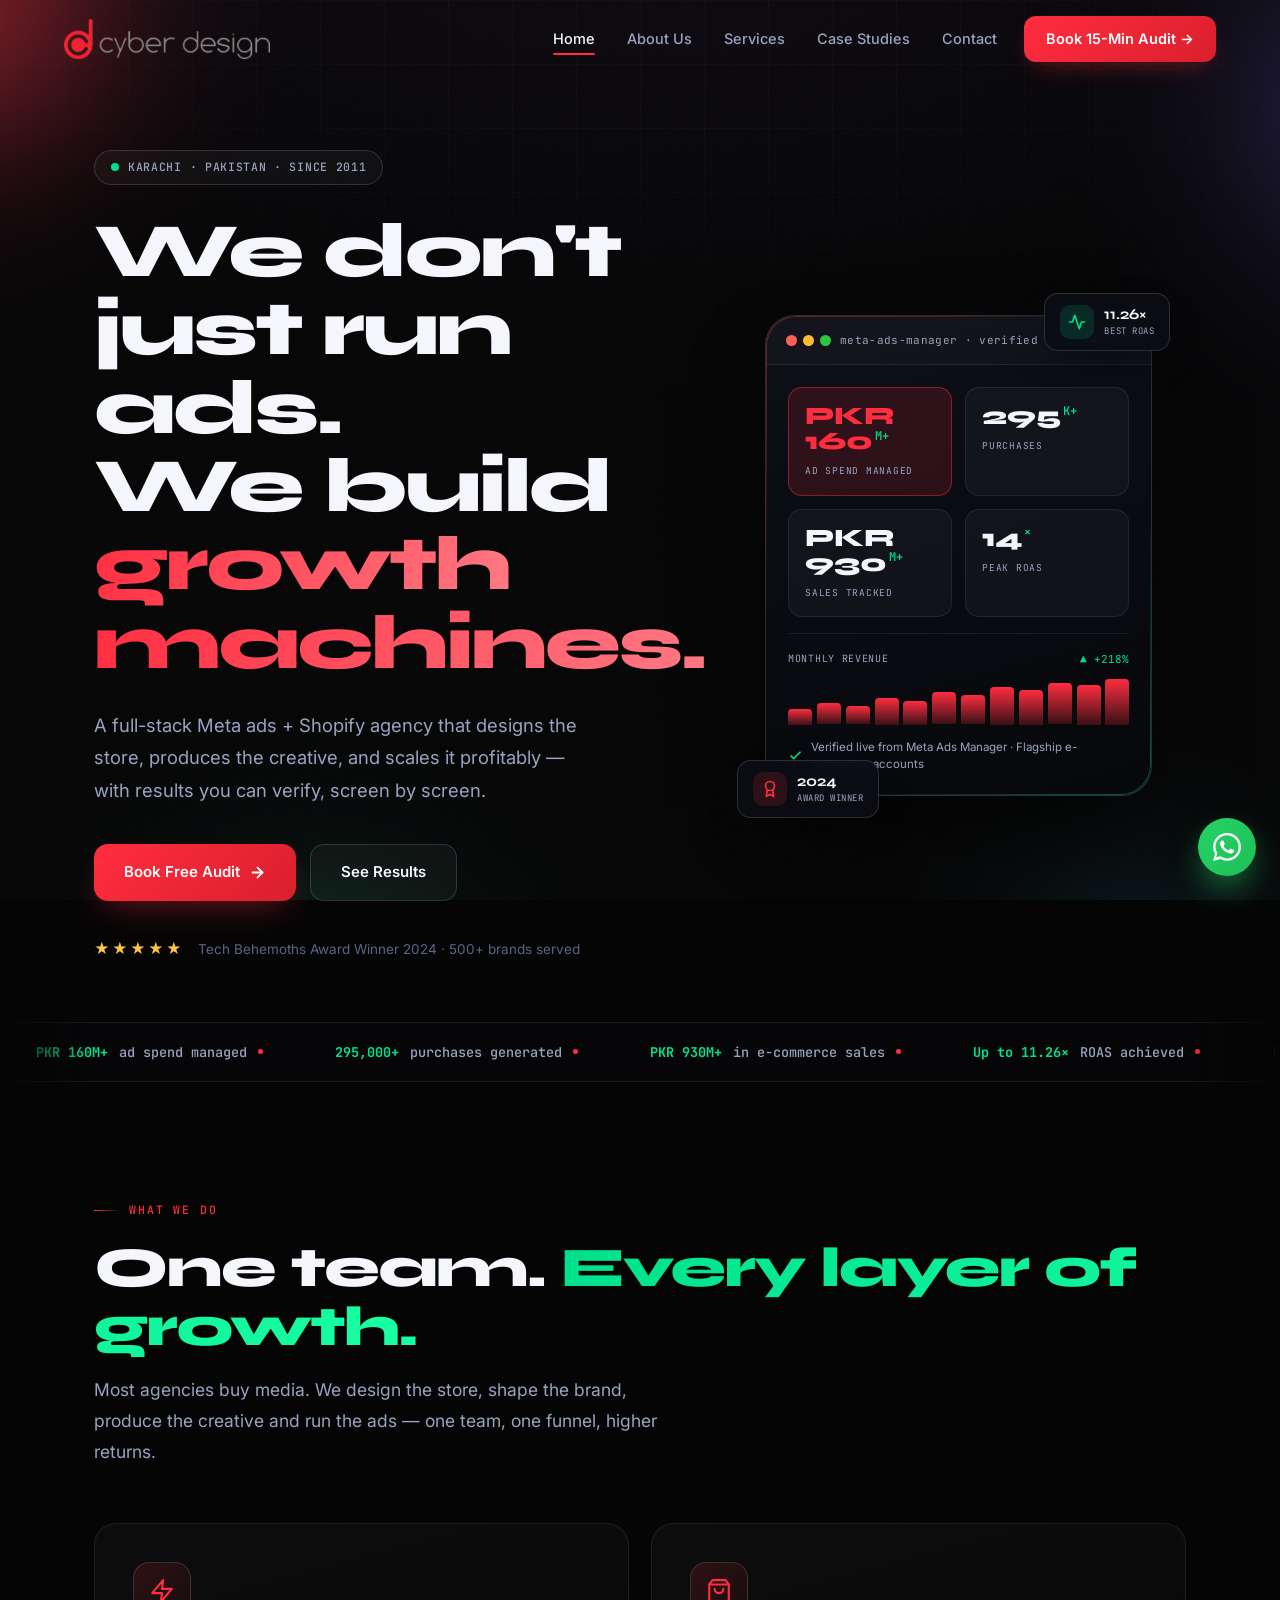
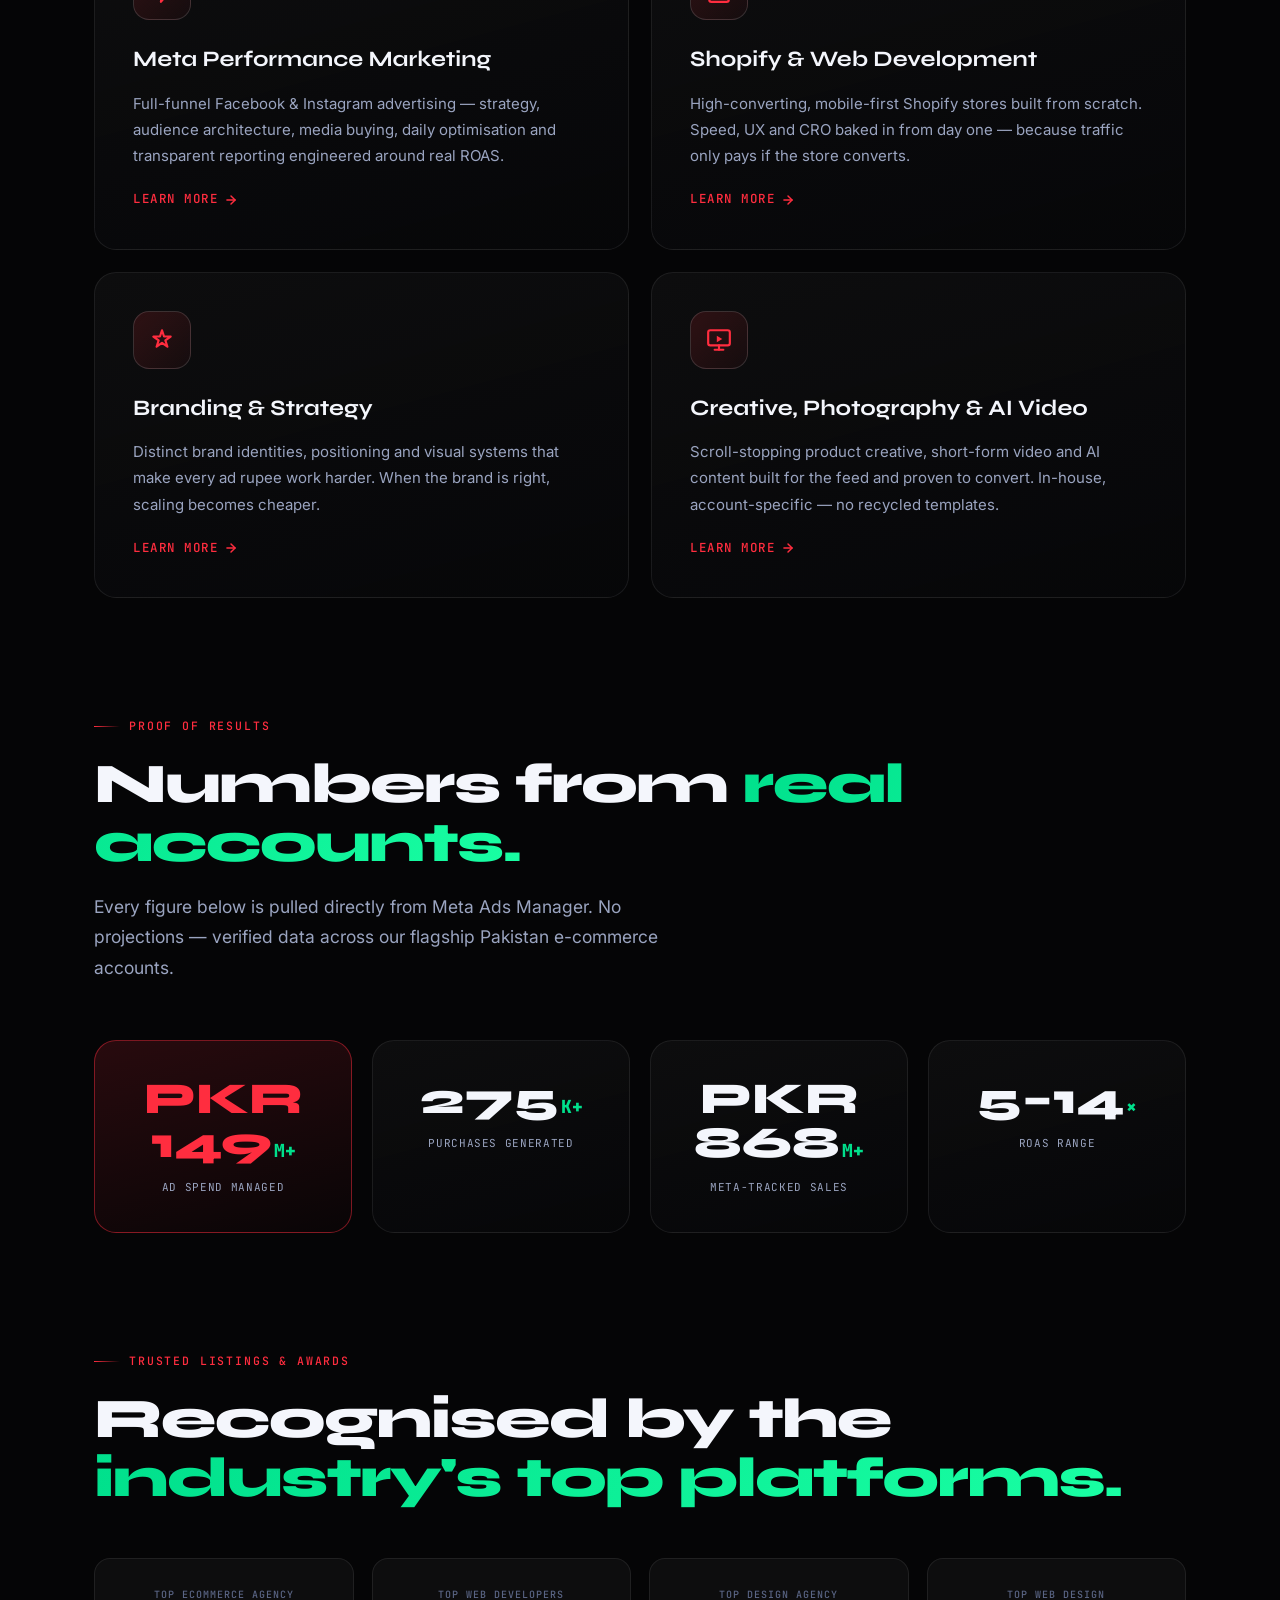
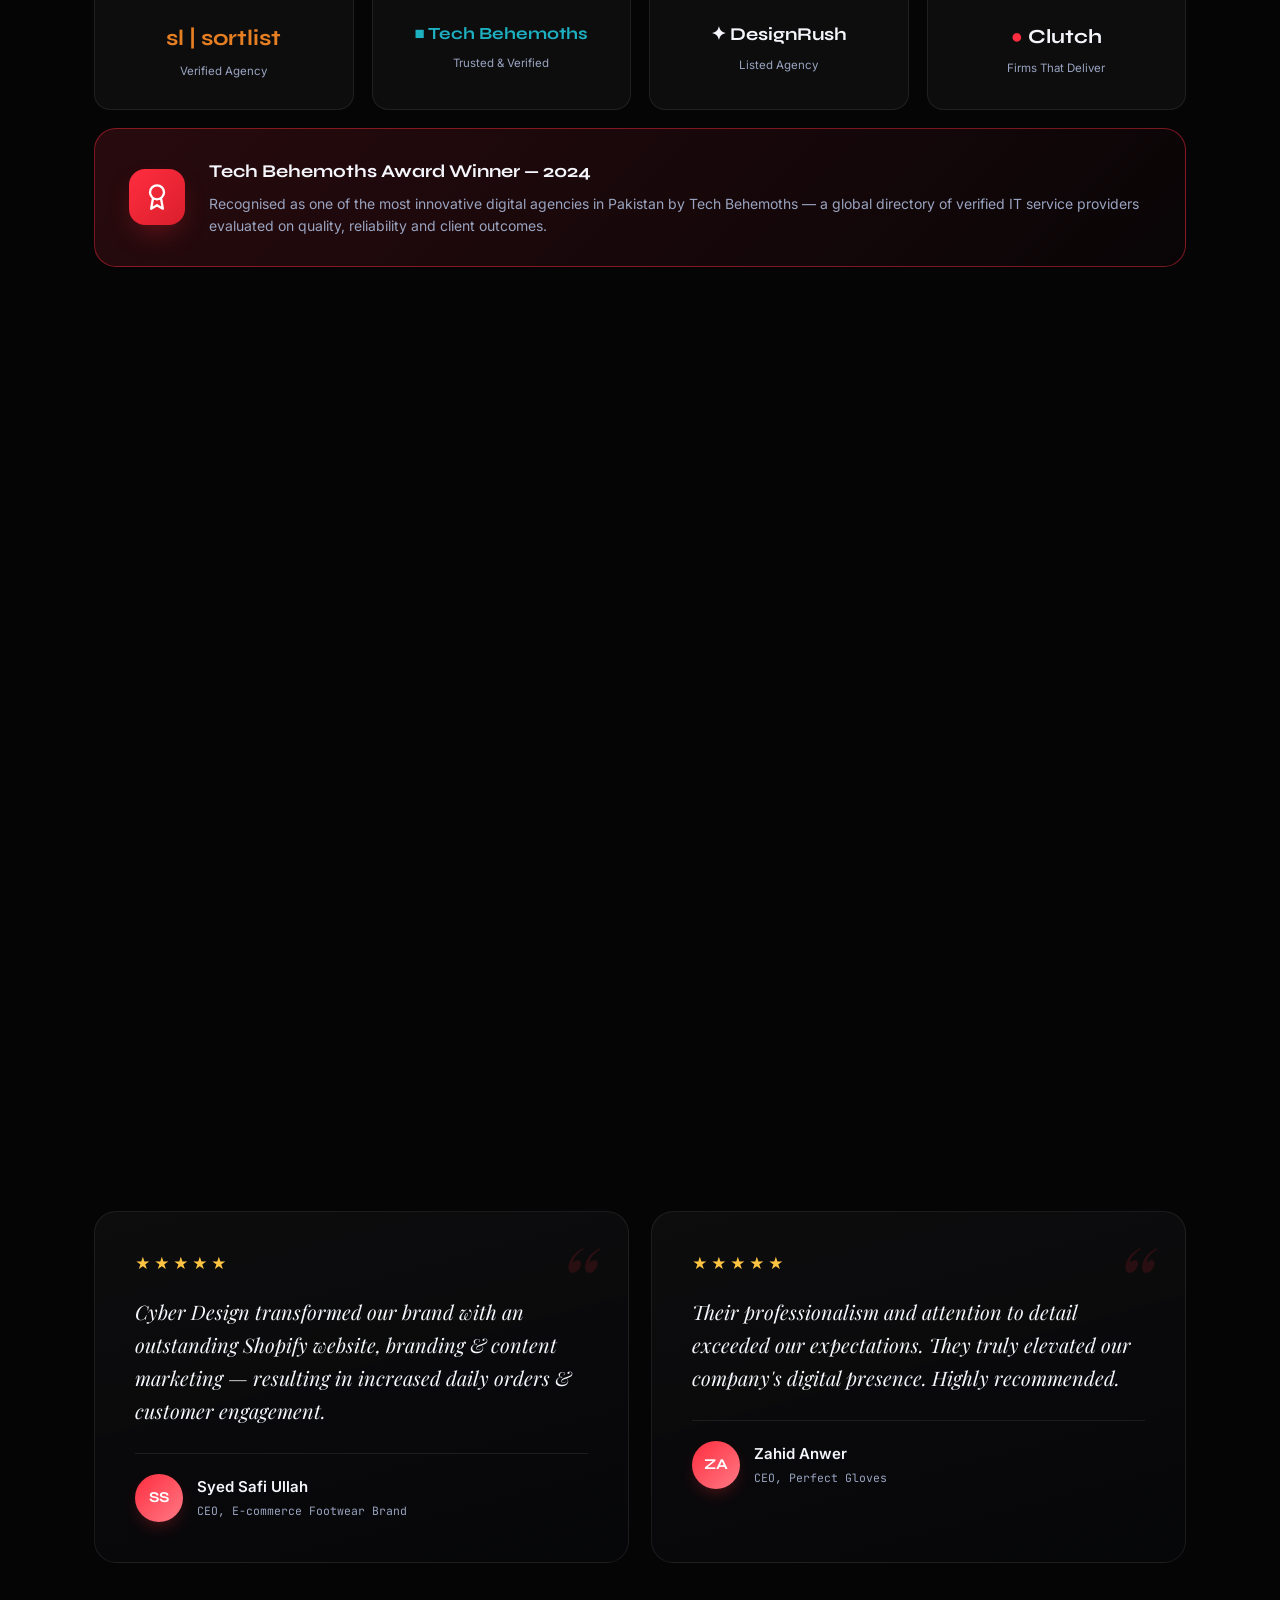
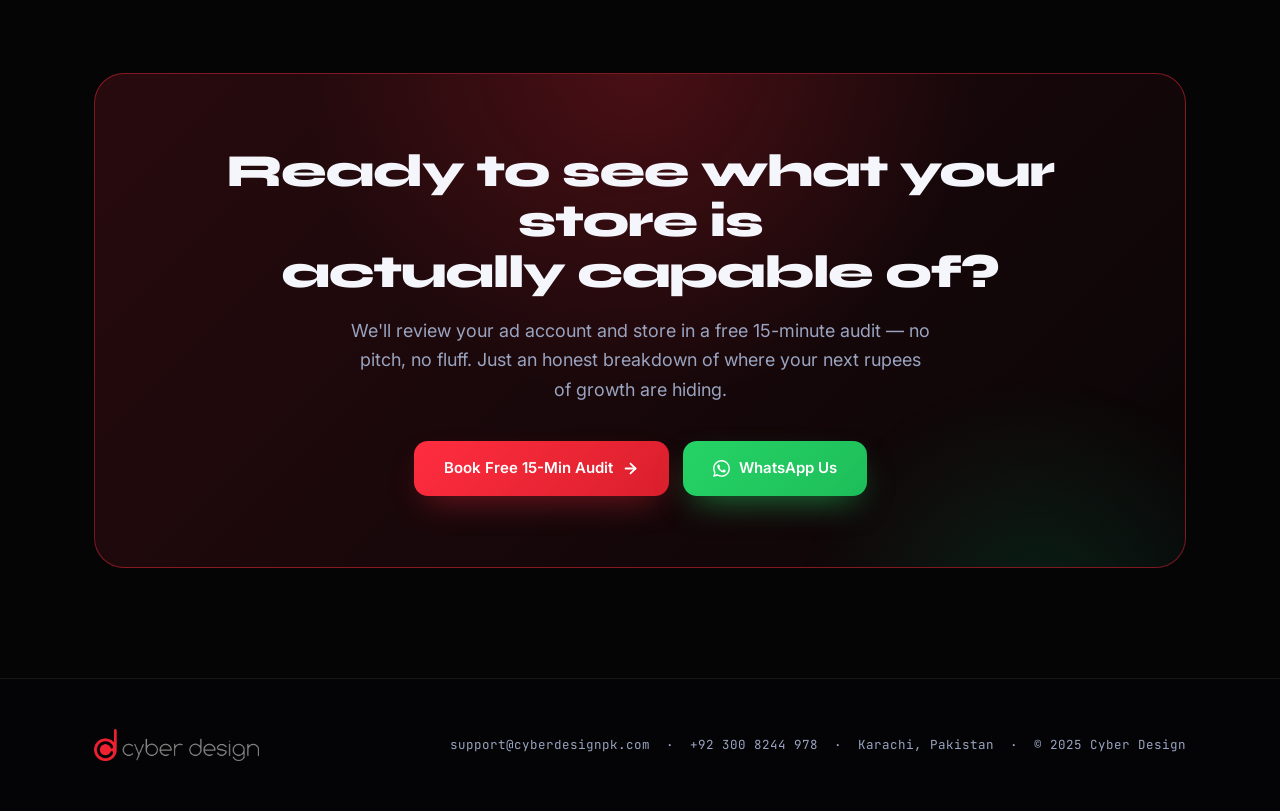
==== commit b5be5a00: "Redesign all inner pages + shared design system Applied the premium UUPM design (Modern Dark Cinema " ====
--- a/index.html
+++ b/index.html
@@ -34,283 +34,15 @@
 <link rel="preconnect" href="https://fonts.googleapis.com">
 <link rel="preconnect" href="https://fonts.gstatic.com" crossorigin>
 <link rel="stylesheet" href="https://fonts.googleapis.com/css2?family=Syne:wght@600;700;800&family=Inter:wght@300;400;500;600;700&family=JetBrains+Mono:wght@400;500;700&family=Playfair+Display:ital@1&display=swap">
-<style>
-/* ============ TOKENS (UUPM: Modern Dark Cinema + Aurora) ============ */
-*,*::before,*::after{box-sizing:border-box;margin:0;padding:0}
-html{scroll-behavior:smooth}
-:root{
-  --bg-deep:#050506;--bg-base:#08090C;--bg-elev:#0C0E14;--surface:rgba(255,255,255,.035);--surface2:rgba(255,255,255,.06);
-  --bd:rgba(255,255,255,.08);--bd2:rgba(255,255,255,.14);
-  --p:#FF2D3F;--p2:#DA1F2C;--p-soft:rgba(255,45,63,.14);--p-glow:rgba(255,45,63,.45);
-  --g:#00E08C;--g2:#19FFA3;
-  --vi:#7C5CFF;--cy:#22D3EE;
-  --tx:#F4F6FC;--mu:#9AA4C0;--mu2:#5A6585;
-  --rad:16px;--rad-lg:22px;--rad-xl:30px;
-  --ease:cubic-bezier(0.16,1,0.3,1);--ease-out:cubic-bezier(0.22,1,0.36,1);
-  --maxw:1220px;
-}
-body{font-family:"Inter",system-ui,sans-serif;background:var(--bg-deep);color:var(--tx);line-height:1.65;font-size:16px;-webkit-font-smoothing:antialiased;-moz-osx-font-smoothing:grayscale;overflow-x:hidden;text-rendering:optimizeLegibility}
-img{max-width:100%;display:block}
-a{text-decoration:none;color:inherit}
-button{cursor:pointer;font-family:inherit;border:none;outline:none;background:none}
-::selection{background:var(--p);color:#fff}
-.mono{font-family:"JetBrains Mono",monospace}
-
-/* ============ BACKGROUND LAYERS ============ */
-.bg-fx{position:fixed;inset:0;z-index:-3;overflow:hidden;pointer-events:none;background:radial-gradient(120% 80% at 50% -10%,#0E0A12 0%,var(--bg-deep) 55%)}
-.aurora{position:absolute;inset:-20%;filter:blur(70px);opacity:.7;mix-blend-mode:screen}
-.aurora b{position:absolute;border-radius:50%;display:block}
-.aurora .b1{width:42vw;height:42vw;left:-6vw;top:-8vw;background:radial-gradient(circle,var(--p),transparent 62%);animation:drift1 20s var(--ease) infinite}
-.aurora .b2{width:38vw;height:38vw;right:-8vw;top:4vw;background:radial-gradient(circle,var(--vi),transparent 62%);opacity:.55;animation:drift2 26s var(--ease) infinite}
-.aurora .b3{width:40vw;height:40vw;left:24vw;bottom:-18vw;background:radial-gradient(circle,var(--g),transparent 60%);opacity:.4;animation:drift3 30s var(--ease) infinite}
-.aurora .b4{width:26vw;height:26vw;right:18vw;bottom:-6vw;background:radial-gradient(circle,var(--cy),transparent 60%);opacity:.35;animation:drift1 24s var(--ease) infinite reverse}
-@keyframes drift1{0%,100%{transform:translate(0,0) scale(1)}50%{transform:translate(7vw,5vw) scale(1.18)}}
-@keyframes drift2{0%,100%{transform:translate(0,0) scale(1)}50%{transform:translate(-6vw,7vw) scale(1.12)}}
-@keyframes drift3{0%,100%{transform:translate(0,0) scale(1)}50%{transform:translate(5vw,-6vw) scale(1.2)}}
-.grid-fx{position:fixed;inset:0;z-index:-2;pointer-events:none;background-image:linear-gradient(rgba(255,255,255,.025) 1px,transparent 1px),linear-gradient(90deg,rgba(255,255,255,.025) 1px,transparent 1px);background-size:64px 64px;-webkit-mask-image:radial-gradient(ellipse 90% 55% at 50% 0%,#000 25%,transparent 78%);mask-image:radial-gradient(ellipse 90% 55% at 50% 0%,#000 25%,transparent 78%)}
-.noise-fx{position:fixed;inset:0;z-index:-1;pointer-events:none;opacity:.035;background-image:url("data:image/svg+xml,%3Csvg xmlns='http://www.w3.org/2000/svg' width='160' height='160'%3E%3Cfilter id='n'%3E%3CfeTurbulence type='fractalNoise' baseFrequency='0.85' numOctaves='3'/%3E%3C/filter%3E%3Crect width='100%25' height='100%25' filter='url(%23n)'/%3E%3C/svg%3E")}
-.spotlight{position:fixed;width:520px;height:520px;border-radius:50%;background:radial-gradient(circle,rgba(255,45,63,.10),transparent 65%);pointer-events:none;z-index:0;transform:translate(-50%,-50%);transition:opacity .4s;opacity:0}
-
-/* scroll progress */
-.scroll-bar{position:fixed;top:0;left:0;height:2px;width:0;background:linear-gradient(90deg,var(--p),var(--g));z-index:200;transition:width .1s linear}
-
-/* ============ NAV ============ */
-nav{position:fixed;top:0;left:0;right:0;z-index:120;padding:0 5vw;transition:.4s var(--ease)}
-nav.scrolled{background:rgba(5,5,6,.7);backdrop-filter:blur(20px) saturate(140%);border-bottom:1px solid var(--bd)}
-.nav-inner{max-width:var(--maxw);margin:0 auto;display:flex;align-items:center;justify-content:space-between;height:78px;transition:.4s var(--ease)}
-nav.scrolled .nav-inner{height:64px}
-.nav-logo img{height:40px;width:auto;filter:brightness(1.12) drop-shadow(0 0 1px rgba(255,255,255,.06));transition:.3s var(--ease)}
-.nav-logo:hover img{transform:scale(1.05)}
-.nav-links{display:flex;align-items:center;gap:2px}
-.nav-links a{position:relative;padding:9px 15px;font-size:14.5px;font-weight:500;color:var(--mu);border-radius:10px;transition:.25s var(--ease)}
-.nav-links a::after{content:"";position:absolute;left:15px;right:15px;bottom:5px;height:2px;background:var(--p);border-radius:2px;transform:scaleX(0);transform-origin:left;transition:.3s var(--ease)}
-.nav-links a:hover{color:var(--tx)}.nav-links a.cur{color:var(--tx)}
-.nav-links a:hover::after,.nav-links a.cur::after{transform:scaleX(1)}
-.nav-cta{margin-left:10px;background:linear-gradient(135deg,var(--p),var(--p2));color:#fff!important;padding:11px 22px!important;border-radius:12px!important;font-weight:600!important;box-shadow:0 10px 26px -10px var(--p-glow);transition:.3s var(--ease)!important}
-.nav-cta::after{display:none}
-.nav-cta:hover{transform:translateY(-2px);box-shadow:0 16px 34px -10px var(--p-glow)}
-.ham{display:none;flex-direction:column;gap:5px;padding:8px}
-.ham span{display:block;width:24px;height:2px;background:var(--tx);border-radius:2px;transition:.3s var(--ease)}
-.ham.act span:nth-child(1){transform:translateY(7px) rotate(45deg)}
-.ham.act span:nth-child(2){opacity:0}
-.ham.act span:nth-child(3){transform:translateY(-7px) rotate(-45deg)}
-.mob-menu{display:none;position:fixed;inset:0;background:rgba(5,5,6,.97);backdrop-filter:blur(22px);z-index:119;padding:104px 8vw 40px;flex-direction:column;gap:4px}
-.mob-menu.open{display:flex;animation:fade .35s var(--ease)}
-.mob-menu a{padding:18px 14px;font-family:"Syne",sans-serif;font-size:24px;font-weight:700;color:var(--mu);border-bottom:1px solid var(--bd);transition:.25s var(--ease)}
-.mob-menu a:hover,.mob-menu a.cur{color:var(--tx);padding-left:26px}
-.mob-cta{margin-top:20px;background:linear-gradient(135deg,var(--p),var(--p2));color:#fff!important;text-align:center;border-radius:14px;border:none!important}
-
-/* ============ LAYOUT ============ */
-.wrap{max-width:var(--maxw);margin:0 auto;padding:0 5vw}
-section{padding:110px 0;position:relative}
-.pt-hero{padding-top:150px;padding-bottom:60px}
-.eyebrow{display:inline-flex;align-items:center;gap:9px;font-family:"JetBrains Mono",monospace;font-size:11.5px;font-weight:500;letter-spacing:.16em;text-transform:uppercase;color:var(--p);margin-bottom:20px}
-.eyebrow::before{content:"";width:26px;height:1px;background:linear-gradient(90deg,var(--p),transparent)}
-h2.title{font-family:"Syne",sans-serif;font-weight:800;font-size:clamp(32px,4.6vw,56px);line-height:1.05;letter-spacing:-.03em}
-h2.title em{font-style:normal;background:linear-gradient(115deg,var(--g),var(--g2));-webkit-background-clip:text;background-clip:text;-webkit-text-fill-color:transparent}
-.sub{margin-top:18px;font-size:17.5px;color:var(--mu);max-width:600px;line-height:1.75}
-
-/* ============ BUTTONS ============ */
-.btn{position:relative;display:inline-flex;align-items:center;gap:9px;padding:15px 30px;border-radius:14px;font-size:15px;font-weight:600;transition:.3s var(--ease);will-change:transform}
-.btn svg{width:17px;height:17px}
-.btn-pri{background:linear-gradient(135deg,var(--p),var(--p2));color:#fff;box-shadow:0 14px 34px -12px var(--p-glow);overflow:hidden}
-.btn-pri::before{content:"";position:absolute;top:0;left:-120%;width:55%;height:100%;background:linear-gradient(90deg,transparent,rgba(255,255,255,.4),transparent);transform:skewX(-20deg);transition:.7s var(--ease)}
-.btn-pri:hover{box-shadow:0 20px 44px -12px var(--p-glow)}
-.btn-pri:hover::before{left:140%}
-.btn-sec{background:var(--surface);color:var(--tx);border:1px solid var(--bd2);backdrop-filter:blur(8px)}
-.btn-sec:hover{border-color:var(--p);color:var(--p);background:var(--p-soft)}
-.btn-wa{background:linear-gradient(135deg,#25D366,#1ebe59);color:#fff;box-shadow:0 14px 34px -12px rgba(37,211,102,.6)}
-.btn-wa:hover{box-shadow:0 20px 44px -12px rgba(37,211,102,.75)}
-
-/* ============ HERO ============ */
-.hero-grid{display:grid;grid-template-columns:1.08fr .92fr;gap:60px;align-items:center;position:relative;z-index:1}
-.hero-badge{display:inline-flex;align-items:center;gap:9px;background:var(--surface);border:1px solid var(--bd2);border-radius:100px;padding:7px 16px;font-family:"JetBrains Mono",monospace;font-size:11.5px;font-weight:500;color:var(--mu);letter-spacing:.06em;text-transform:uppercase;margin-bottom:28px;backdrop-filter:blur(8px)}
-.hero-badge .dot{width:8px;height:8px;background:var(--g);border-radius:50%;box-shadow:0 0 0 0 rgba(0,224,140,.5);animation:ping 2s infinite}
-@keyframes ping{0%{box-shadow:0 0 0 0 rgba(0,224,140,.5)}70%{box-shadow:0 0 0 9px rgba(0,224,140,0)}100%{box-shadow:0 0 0 0 rgba(0,224,140,0)}}
-.hero h1{font-family:"Syne",sans-serif;font-weight:800;font-size:clamp(42px,6vw,78px);line-height:1.02;letter-spacing:-.035em}
-.hero h1 .word{display:inline-block;opacity:0;transform:translateY(40px) rotate(3deg);animation:wordUp .85s var(--ease) forwards}
-.hero h1 em{font-style:normal;background:linear-gradient(115deg,var(--p),#FF7A85);-webkit-background-clip:text;background-clip:text;-webkit-text-fill-color:transparent}
-@keyframes wordUp{to{opacity:1;transform:none}}
-.hero-sub{margin-top:26px;font-size:18.5px;color:var(--mu);line-height:1.75;max-width:510px;opacity:0;animation:fadeUp .9s var(--ease) .7s forwards}
-.hero-btns{display:flex;gap:14px;margin-top:38px;flex-wrap:wrap;opacity:0;animation:fadeUp .9s var(--ease) .85s forwards}
-.hero-foot{margin-top:36px;display:flex;align-items:center;gap:14px;flex-wrap:wrap;opacity:0;animation:fadeUp .9s var(--ease) 1s forwards}
-.hero-foot .stars{color:#FFC542;letter-spacing:2px;font-size:15px}
-.hero-foot .ht{font-size:13.5px;color:var(--mu2)}
-@keyframes fadeUp{to{opacity:1;transform:none}}
-
-/* Hero dashboard */
-.hcard{position:relative;background:linear-gradient(165deg,rgba(16,18,26,.85),rgba(8,9,13,.9));border:1px solid var(--bd2);border-radius:var(--rad-xl);overflow:hidden;box-shadow:0 40px 90px -30px rgba(0,0,0,.8);backdrop-filter:blur(14px);opacity:0;transform:translateY(50px) scale(.95);animation:cardIn 1.1s var(--ease) .5s forwards}
-@keyframes cardIn{to{opacity:1;transform:none}}
-.hcard.float{animation:cardIn 1.1s var(--ease) .5s forwards,floaty 7s ease-in-out 1.6s infinite}
-@keyframes floaty{0%,100%{transform:translateY(0)}50%{transform:translateY(-14px)}}
-.hcard::before{content:"";position:absolute;inset:0;border-radius:var(--rad-xl);padding:1px;background:linear-gradient(140deg,var(--p-glow),transparent 38%,transparent 62%,rgba(0,224,140,.4));-webkit-mask:linear-gradient(#fff 0 0) content-box,linear-gradient(#fff 0 0);-webkit-mask-composite:xor;mask-composite:exclude;pointer-events:none}
-.hc-bar{display:flex;align-items:center;gap:9px;padding:15px 20px;border-bottom:1px solid var(--bd);background:rgba(255,255,255,.02)}
-.hc-bar .dots{display:flex;gap:6px}
-.hc-bar .dots i{width:11px;height:11px;border-radius:50%;display:block}
-.hc-bar .dots i:nth-child(1){background:#FF5F57}.hc-bar .dots i:nth-child(2){background:#FEBC2E}.hc-bar .dots i:nth-child(3){background:#28C840}
-.hc-bar .lbl{font-family:"JetBrains Mono",monospace;font-size:11px;color:var(--mu);letter-spacing:.03em}
-.hc-bar .live{margin-left:auto;display:inline-flex;align-items:center;gap:6px;font-family:"JetBrains Mono",monospace;font-size:10px;color:var(--g);text-transform:uppercase;letter-spacing:.1em}
-.hc-bar .live::before{content:"";width:6px;height:6px;border-radius:50%;background:var(--g);animation:ping 1.6s infinite}
-.hc-body{padding:22px}
-.hc-stats{display:grid;grid-template-columns:1fr 1fr;gap:13px}
-.hc-stat{background:var(--surface);border:1px solid var(--bd);border-radius:14px;padding:16px;transition:.3s var(--ease)}
-.hc-stat:hover{border-color:var(--bd2);transform:translateY(-3px)}
-.hc-stat .n{font-family:"Syne",sans-serif;font-weight:800;font-size:25px;line-height:1}
-.hc-stat .n .sup{font-family:"JetBrains Mono",monospace;font-size:12px;font-weight:500;color:var(--g);vertical-align:super;margin-left:2px}
-.hc-stat .l{font-family:"JetBrains Mono",monospace;font-size:9.5px;color:var(--mu);text-transform:uppercase;letter-spacing:.08em;margin-top:9px}
-.hc-stat.hl{border-color:var(--p-glow);background:var(--p-soft)}
-.hc-stat.hl .n{color:var(--p)}
-.hc-chart{margin-top:16px;padding-top:16px;border-top:1px solid var(--bd)}
-.hc-chart .ch-top{display:flex;justify-content:space-between;align-items:center;margin-bottom:10px}
-.hc-chart .ch-top .t{font-family:"JetBrains Mono",monospace;font-size:10px;color:var(--mu);text-transform:uppercase;letter-spacing:.07em}
-.hc-chart .ch-top .v{font-family:"JetBrains Mono",monospace;font-size:11px;color:var(--g)}
-.spark{display:flex;align-items:flex-end;gap:5px;height:46px}
-.spark i{flex:1;background:linear-gradient(180deg,var(--p),rgba(255,45,63,.2));border-radius:4px 4px 0 0;transform:scaleY(0);transform-origin:bottom;animation:bar .9s var(--ease) forwards}
-@keyframes bar{to{transform:scaleY(1)}}
-.hc-verified{display:flex;align-items:center;gap:8px;font-size:11.5px;color:var(--mu);margin-top:14px;line-height:1.5}
-.hc-verified svg{color:var(--g);flex-shrink:0;width:15px;height:15px}
-
-/* floating mini chips */
-.chip-float{position:absolute;z-index:2;background:rgba(12,14,20,.9);border:1px solid var(--bd2);border-radius:14px;padding:11px 15px;display:flex;align-items:center;gap:10px;backdrop-filter:blur(12px);box-shadow:0 16px 40px -16px rgba(0,0,0,.8)}
-.chip-float .ic{width:34px;height:34px;border-radius:10px;display:flex;align-items:center;justify-content:center;flex-shrink:0}
-.chip-float .ct{font-family:"Syne",sans-serif;font-weight:700;font-size:15px;line-height:1.1}
-.chip-float .cl{font-family:"JetBrains Mono",monospace;font-size:9px;color:var(--mu);text-transform:uppercase;letter-spacing:.06em;margin-top:2px}
-.chip-1{top:-22px;right:-18px;animation:floaty 6s ease-in-out 2s infinite}
-.chip-1 .ic{background:rgba(0,224,140,.14);color:var(--g)}
-.chip-2{bottom:-22px;left:-28px;animation:floaty 6.5s ease-in-out 2.4s infinite}
-.chip-2 .ic{background:var(--p-soft);color:var(--p)}
-
-/* ============ MARQUEE ============ */
-.marquee{border-top:1px solid var(--bd);border-bottom:1px solid var(--bd);overflow:hidden;padding:0;background:rgba(8,9,13,.5);-webkit-mask-image:linear-gradient(90deg,transparent,#000 7%,#000 93%,transparent);mask-image:linear-gradient(90deg,transparent,#000 7%,#000 93%,transparent)}
-.mq-track{display:flex;width:max-content;animation:scroll 36s linear infinite}
-.mq-track:hover{animation-play-state:paused}
-.mq-item{display:inline-flex;align-items:center;gap:11px;padding:18px 36px;font-family:"JetBrains Mono",monospace;font-size:13.5px;font-weight:500;color:var(--mu);white-space:nowrap}
-.mq-item strong{color:var(--g);font-weight:700}
-.mq-item .dot{width:5px;height:5px;border-radius:50%;background:var(--p)}
-@keyframes scroll{to{transform:translateX(-50%)}}
-
-/* ============ SERVICES (bento) ============ */
-.svc-grid{display:grid;grid-template-columns:repeat(2,1fr);gap:22px;margin-top:56px}
-.svc{position:relative;background:linear-gradient(165deg,var(--surface),rgba(8,9,13,.4));border:1px solid var(--bd);border-radius:var(--rad-lg);padding:38px;overflow:hidden;transition:.4s var(--ease)}
-.svc::after{content:"";position:absolute;width:340px;height:340px;background:radial-gradient(circle,rgba(255,45,63,.15),transparent 70%);left:var(--mx,50%);top:var(--my,50%);transform:translate(-50%,-50%);opacity:0;transition:opacity .4s;pointer-events:none}
-.svc:hover{border-color:var(--p-glow);transform:translateY(-5px);box-shadow:0 36px 70px -34px var(--p-glow)}
-.svc:hover::after{opacity:1}
-.svc-ic{width:58px;height:58px;border-radius:16px;background:linear-gradient(135deg,var(--p-soft),rgba(255,45,63,.04));border:1px solid var(--bd2);display:flex;align-items:center;justify-content:center;color:var(--p);margin-bottom:22px;transition:.35s var(--ease)}
-.svc-ic svg{width:26px;height:26px}
-.svc:hover .svc-ic{transform:scale(1.08) rotate(-5deg);background:linear-gradient(135deg,var(--p),var(--p2));color:#fff}
-.svc h3{font-family:"Syne",sans-serif;font-weight:700;font-size:22px;margin-bottom:12px;position:relative;z-index:1}
-.svc p{font-size:15px;color:var(--mu);line-height:1.75;position:relative;z-index:1}
-.svc-link{display:inline-flex;align-items:center;gap:6px;margin-top:20px;font-family:"JetBrains Mono",monospace;font-size:12.5px;font-weight:500;color:var(--p);text-transform:uppercase;letter-spacing:.04em;position:relative;z-index:1;transition:.25s var(--ease)}
-.svc-link svg{width:14px;height:14px;transition:.25s var(--ease)}
-.svc-link:hover svg{transform:translateX(4px)}
-
-/* ============ PROOF ============ */
-.proof-grid{display:grid;grid-template-columns:repeat(4,1fr);gap:20px;margin-top:56px}
-.proof{position:relative;background:linear-gradient(165deg,var(--surface),rgba(8,9,13,.4));border:1px solid var(--bd);border-radius:var(--rad-lg);padding:36px 26px;text-align:center;transition:.4s var(--ease);overflow:hidden}
-.proof:hover{transform:translateY(-5px);border-color:var(--bd2)}
-.proof .n{font-family:"Syne",sans-serif;font-weight:800;font-size:clamp(30px,3.6vw,44px);line-height:1}
-.proof .n .sup{font-family:"JetBrains Mono",monospace;font-size:18px;color:var(--g);margin-left:2px}
-.proof .l{font-family:"JetBrains Mono",monospace;font-size:11px;color:var(--mu);margin-top:13px;text-transform:uppercase;letter-spacing:.06em}
-.proof.hl{border-color:var(--p-glow);background:linear-gradient(165deg,var(--p-soft),rgba(255,45,63,.02))}
-.proof.hl .n{color:var(--p)}
-
-/* ============ TRUST ============ */
-.trust-grid{display:grid;grid-template-columns:repeat(4,1fr);gap:18px;margin-top:50px}
-.trust{background:var(--surface);border:1px solid var(--bd);border-radius:var(--rad);padding:28px 22px;text-align:center;transition:.35s var(--ease)}
-.trust:hover{border-color:var(--p-glow);transform:translateY(-4px);background:var(--surface2)}
-.trust .tl{font-family:"JetBrains Mono",monospace;font-size:10px;font-weight:500;letter-spacing:.1em;text-transform:uppercase;color:var(--mu2);margin-bottom:16px}
-.trust .tn{font-family:"Syne",sans-serif;font-weight:700;font-size:19px;margin-bottom:6px}
-.trust .ts{font-size:11.5px;color:var(--mu)}
-.award{margin-top:18px;background:linear-gradient(135deg,var(--p-soft),rgba(255,45,63,.02));border:1px solid var(--p-glow);border-radius:var(--rad-lg);padding:28px 34px;display:flex;align-items:center;gap:24px}
-.award .ai{width:56px;height:56px;border-radius:16px;background:linear-gradient(135deg,var(--p),var(--p2));display:flex;align-items:center;justify-content:center;color:#fff;flex-shrink:0;box-shadow:0 12px 30px -10px var(--p-glow)}
-.award .ai svg{width:28px;height:28px}
-.award .at{font-family:"Syne",sans-serif;font-weight:700;font-size:18px;margin-bottom:6px}
-.award .ad{font-size:14px;color:var(--mu);line-height:1.6}
-
-/* ============ CASE STUDIES ============ */
-.cs-grid{display:grid;grid-template-columns:repeat(3,1fr);gap:22px;margin-top:56px}
-.cs{position:relative;background:linear-gradient(165deg,var(--surface),rgba(8,9,13,.4));border:1px solid var(--bd);border-radius:var(--rad-lg);padding:32px;overflow:hidden;transition:.4s var(--ease);display:block}
-.cs::before{content:"";position:absolute;top:0;left:0;right:0;height:3px;background:linear-gradient(90deg,var(--p),var(--g));transform:scaleX(0);transform-origin:left;transition:.45s var(--ease)}
-.cs:hover{border-color:var(--p-glow);transform:translateY(-6px);box-shadow:0 40px 80px -40px rgba(0,0,0,.8)}
-.cs:hover::before{transform:scaleX(1)}
-.cs-brand{font-family:"Syne",sans-serif;font-weight:700;font-size:22px;margin-bottom:8px;line-height:1.2}
-.cs-conf{display:inline-flex;align-items:center;gap:6px;font-family:"JetBrains Mono",monospace;font-size:9.5px;font-weight:500;letter-spacing:.05em;text-transform:uppercase;color:var(--mu2);margin-bottom:16px}
-.cs-conf svg{width:11px;height:11px}
-.cs-tags{display:flex;gap:7px;margin-bottom:22px;flex-wrap:wrap}
-.cs-tags span{background:var(--p-soft);color:var(--p);border:1px solid var(--bd);font-family:"JetBrains Mono",monospace;font-size:9.5px;font-weight:500;letter-spacing:.05em;text-transform:uppercase;padding:5px 11px;border-radius:100px}
-.cs-stats{display:grid;grid-template-columns:1fr 1fr;gap:16px}
-.cs-stat .n{font-family:"Syne",sans-serif;font-weight:700;font-size:21px}
-.cs-stat .n .g{color:var(--g)}
-.cs-stat .l{font-family:"JetBrains Mono",monospace;font-size:10px;color:var(--mu);margin-top:4px;text-transform:uppercase;letter-spacing:.04em}
-
-/* ============ TESTIMONIALS ============ */
-.testi-grid{display:grid;grid-template-columns:repeat(2,1fr);gap:22px;margin-top:56px}
-.testi{position:relative;background:linear-gradient(165deg,var(--surface),rgba(8,9,13,.4));border:1px solid var(--bd);border-radius:var(--rad-lg);padding:40px;transition:.35s var(--ease)}
-.testi:hover{border-color:var(--bd2);transform:translateY(-4px)}
-.testi .q{position:absolute;top:18px;right:32px;font-family:"Playfair Display",serif;font-style:italic;font-size:100px;line-height:1;color:rgba(255,45,63,.13)}
-.testi .stars{color:#FFC542;font-size:15px;letter-spacing:3px;margin-bottom:18px}
-.testi blockquote{font-family:"Playfair Display",serif;font-style:italic;font-size:20px;color:var(--tx);line-height:1.65;position:relative;z-index:1}
-.testi .auth{margin-top:26px;display:flex;align-items:center;gap:14px;border-top:1px solid var(--bd);padding-top:20px}
-.testi .av{width:48px;height:48px;border-radius:50%;background:linear-gradient(135deg,var(--p),#FF7A85);display:flex;align-items:center;justify-content:center;font-family:"Syne",sans-serif;font-weight:700;font-size:15px;color:#fff;flex-shrink:0;box-shadow:0 8px 20px -8px var(--p-glow)}
-.testi .nm{font-weight:600;font-size:15px}
-.testi .ro{font-family:"JetBrains Mono",monospace;font-size:11.5px;color:var(--mu);margin-top:2px}
-
-/* ============ CTA ============ */
-.cta{position:relative;background:linear-gradient(135deg,var(--p-soft),rgba(255,45,63,.02));border:1px solid var(--p-glow);border-radius:var(--rad-xl);padding:78px 60px;text-align:center;overflow:hidden}
-.cta::before{content:"";position:absolute;width:700px;height:700px;background:radial-gradient(circle,rgba(255,45,63,.2),transparent 68%);top:-360px;left:50%;transform:translateX(-50%);pointer-events:none}
-.cta::after{content:"";position:absolute;width:500px;height:500px;background:radial-gradient(circle,rgba(0,224,140,.12),transparent 68%);bottom:-300px;right:-100px;pointer-events:none}
-.cta h2{font-family:"Syne",sans-serif;font-weight:800;font-size:clamp(30px,4vw,50px);letter-spacing:-.03em;margin-bottom:18px;position:relative;line-height:1.08}
-.cta p{font-size:18px;color:var(--mu);margin:0 auto 36px;max-width:580px;position:relative}
-.cta-btns{display:flex;gap:14px;justify-content:center;flex-wrap:wrap;position:relative}
-
-/* ============ FOOTER ============ */
-footer{border-top:1px solid var(--bd);padding:50px 0;background:rgba(5,5,6,.5)}
-.foot{max-width:var(--maxw);margin:0 auto;padding:0 5vw;display:flex;align-items:center;justify-content:space-between;flex-wrap:wrap;gap:18px}
-.foot .fr{font-family:"JetBrains Mono",monospace;font-size:12.5px;color:var(--mu);line-height:1.9}
-
-/* floating actions */
-.wa-float{position:fixed;right:24px;bottom:24px;z-index:90;width:58px;height:58px;border-radius:50%;background:linear-gradient(135deg,#25D366,#1ebe59);display:flex;align-items:center;justify-content:center;color:#fff;box-shadow:0 14px 34px -8px rgba(37,211,102,.7);transition:.3s var(--ease);animation:ping2 2.6s infinite}
-.wa-float svg{width:28px;height:28px}
-@keyframes ping2{0%{box-shadow:0 14px 34px -8px rgba(37,211,102,.7),0 0 0 0 rgba(37,211,102,.45)}70%{box-shadow:0 14px 34px -8px rgba(37,211,102,.7),0 0 0 16px rgba(37,211,102,0)}100%{box-shadow:0 14px 34px -8px rgba(37,211,102,.7),0 0 0 0 rgba(37,211,102,0)}}
-.wa-float:hover{transform:scale(1.1)}
-
-/* ============ REVEAL ============ */
-.rev{opacity:0;transform:translateY(36px);transition:opacity .8s var(--ease),transform .8s var(--ease)}
-.rev.in{opacity:1;transform:none}
-.rev.d1{transition-delay:.06s}.rev.d2{transition-delay:.14s}.rev.d3{transition-delay:.22s}.rev.d4{transition-delay:.3s}
-@keyframes fade{from{opacity:0}to{opacity:1}}
-
-@media(prefers-reduced-motion:reduce){
-  *{animation-duration:.001ms!important;animation-iteration-count:1!important;transition-duration:.001ms!important}
-  .rev{opacity:1;transform:none}
-  .hero h1 .word,.hero-sub,.hero-btns,.hero-foot,.hcard,.aurora b{opacity:1!important;transform:none!important}
-}
-
-/* ============ RESPONSIVE ============ */
-@media(max-width:980px){
-  .hero-grid{grid-template-columns:1fr;gap:54px}
-  .svc-grid{grid-template-columns:1fr}
-  .proof-grid{grid-template-columns:repeat(2,1fr)}
-  .trust-grid{grid-template-columns:repeat(2,1fr)}
-  .cs-grid{grid-template-columns:1fr}
-  .testi-grid{grid-template-columns:1fr}
-  .nav-links{display:none}
-  .ham{display:flex}
-  .cta{padding:54px 26px}
-  .chip-1{right:6px}.chip-2{left:6px}
-}
-@media(max-width:600px){
-  .proof-grid{grid-template-columns:1fr 1fr}
-  .trust-grid{grid-template-columns:1fr 1fr}
-  section{padding:76px 0}
-  .pt-hero{padding-top:116px}
-  .svc,.testi{padding:28px}
-  .award{flex-direction:column;text-align:center}
-  .foot{flex-direction:column;text-align:center}
-  .chip-float{display:none}
-  .spotlight{display:none}
-}
-</style>
+<link rel="stylesheet" href="styles.css">
+<!-- Google tag (gtag.js) -->
+<script async src="https://www.googletagmanager.com/gtag/js?id=G-51XB3NVH1X"></script>
+<script>
+  window.dataLayer = window.dataLayer || [];
+  function gtag(){dataLayer.push(arguments);}
+  gtag('js', new Date());
+  gtag('config', 'G-51XB3NVH1X');
+</script>
 </head>
 <body>
 <div class="bg-fx"><div class="aurora"><b class="b1"></b><b class="b2"></b><b class="b3"></b><b class="b4"></b></div></div>
@@ -535,78 +267,6 @@
   <svg viewBox="0 0 24 24" fill="currentColor"><path d="M.057 24l1.687-6.163a11.867 11.867 0 0 1-1.587-5.946C.16 5.335 5.495 0 12.05 0a11.817 11.817 0 0 1 8.413 3.488 11.824 11.824 0 0 1 3.48 8.414c-.003 6.557-5.338 11.892-11.893 11.892a11.9 11.9 0 0 1-5.688-1.448L.057 24zm6.597-3.807c1.676.995 3.276 1.591 5.392 1.592 5.448 0 9.886-4.434 9.889-9.885.002-5.462-4.415-9.89-9.881-9.892-5.452 0-9.887 4.434-9.889 9.884a9.86 9.86 0 0 0 1.51 5.26l-.999 3.648 3.488-.916zm11.387-5.464c-.074-.124-.272-.198-.57-.347-.297-.149-1.758-.868-2.031-.967-.272-.099-.47-.149-.669.149-.198.297-.768.967-.941 1.165-.173.198-.347.223-.644.074-.297-.149-1.255-.462-2.39-1.475-.883-.788-1.48-1.761-1.653-2.059-.173-.297-.018-.458.13-.606.134-.133.297-.347.446-.521.151-.172.2-.296.3-.495.099-.198.05-.372-.025-.521-.075-.148-.669-1.611-.916-2.206-.242-.579-.487-.501-.669-.51l-.57-.01c-.198 0-.52.074-.792.372s-1.04 1.016-1.04 2.479 1.065 2.876 1.213 3.074c.149.198 2.095 3.2 5.076 4.487.709.306 1.263.489 1.694.625.712.227 1.36.195 1.872.118.571-.085 1.758-.719 2.006-1.413.247-.694.247-1.289.173-1.413z"/></svg>
 </a>
 
-<script>
-// nav scroll + progress bar
-var nav=document.getElementById('nav'),sbar=document.getElementById('sbar');
-function onScroll(){
-  var y=window.scrollY;nav.classList.toggle('scrolled',y>20);
-  var h=document.documentElement.scrollHeight-window.innerHeight;
-  sbar.style.width=(h>0?(y/h*100):0)+'%';
-}
-window.addEventListener('scroll',onScroll,{passive:true});onScroll();
-
-// mobile menu
-var ham=document.getElementById('ham'),mob=document.getElementById('mob');
-ham.addEventListener('click',function(){ham.classList.toggle('act');mob.classList.toggle('open')});
-mob.querySelectorAll('a').forEach(function(a){a.addEventListener('click',function(){ham.classList.remove('act');mob.classList.remove('open')})});
-
-// duplicate marquee for seamless loop
-var mq=document.getElementById('mq');mq.innerHTML+=mq.innerHTML;
-
-// build hero sparkline bars
-var sparkData=[34,46,40,58,52,70,64,82,76,90,86,100];
-var spark=document.getElementById('spark');
-sparkData.forEach(function(h,i){var b=document.createElement('i');b.style.height=h+'%';b.style.animationDelay=(0.6+i*0.06)+'s';spark.appendChild(b)});
-
-// reduced motion guard
-var RM=window.matchMedia('(prefers-reduced-motion: reduce)').matches;
-
-// cursor spotlight + magnetic buttons (desktop only)
-var spot=document.getElementById('spot');
-if(!RM&&window.matchMedia('(pointer:fine)').matches){
-  window.addEventListener('mousemove',function(e){
-    spot.style.opacity='1';spot.style.left=e.clientX+'px';spot.style.top=e.clientY+'px';
-  });
-  document.querySelectorAll('.svc').forEach(function(c){
-    c.addEventListener('mousemove',function(e){var r=c.getBoundingClientRect();c.style.setProperty('--mx',(e.clientX-r.left)+'px');c.style.setProperty('--my',(e.clientY-r.top)+'px')});
-  });
-  document.querySelectorAll('.magnetic').forEach(function(el){
-    el.addEventListener('mousemove',function(e){var r=el.getBoundingClientRect();var x=e.clientX-r.left-r.width/2,y=e.clientY-r.top-r.height/2;el.style.transform='translate('+x*0.22+'px,'+y*0.3+'px)'});
-    el.addEventListener('mouseleave',function(){el.style.transform=''});
-  });
-}
-
-// animated counter
-function count(el){
-  var t=+el.getAttribute('data-count'),pre=el.getAttribute('data-prefix')||'',num=el.querySelector('.num'),s=null,d=1600;
-  if(RM){num.textContent=pre+t.toLocaleString();return;}
-  function step(ts){if(!s)s=ts;var p=Math.min((ts-s)/d,1),e=1-Math.pow(1-p,3);num.textContent=pre+Math.round(t*e).toLocaleString();if(p<1)requestAnimationFrame(step)}
-  requestAnimationFrame(step);
-}
-
-// scroll-based reveal + counter trigger (robust: fires on real & programmatic scroll)
-var revEls=[].slice.call(document.querySelectorAll('.rev'));
-var countEls=[].slice.call(document.querySelectorAll('[data-count]'));
-var ticking=false;
-function checkReveal(){
-  ticking=false;
-  var vh=window.innerHeight;
-  revEls=revEls.filter(function(el){
-    var r=el.getBoundingClientRect();
-    if(r.top<vh*0.9&&r.bottom>0){el.classList.add('in');return false;}
-    return true;
-  });
-  countEls=countEls.filter(function(el){
-    var r=el.getBoundingClientRect();
-    if(r.top<vh*0.85&&r.bottom>0){count(el);return false;}
-    return true;
-  });
-}
-function onScrollReveal(){if(!ticking){ticking=true;requestAnimationFrame(checkReveal);}}
-window.addEventListener('scroll',onScrollReveal,{passive:true});
-window.addEventListener('resize',onScrollReveal,{passive:true});
-window.addEventListener('load',checkReveal);
-checkReveal();
-</script>
+<script src="app.js"></script>
 </body>
 </html>
--- a/styles.css
+++ b/styles.css
@@ -0,0 +1,394 @@
+/* ============================================================
+   Cyber Design — Shared Design System (UI/UX Pro Max driven)
+   Modern Dark Cinema + Aurora · used across all pages
+   ============================================================ */
+*,*::before,*::after{box-sizing:border-box;margin:0;padding:0}
+html{scroll-behavior:smooth}
+:root{
+  /* new tokens */
+  --bg-deep:#050506;--bg-base:#08090C;--bg-elev:#0C0E14;
+  --surface:rgba(255,255,255,.035);--surface2:rgba(255,255,255,.06);
+  --bd:rgba(255,255,255,.08);--bd2:rgba(255,255,255,.14);
+  --p:#FF2D3F;--p2:#DA1F2C;--ph:#FF3344;--p-soft:rgba(255,45,63,.14);--p-glow:rgba(255,45,63,.45);
+  --g:#00E08C;--g2:#19FFA3;--vi:#7C5CFF;--cy:#22D3EE;
+  --tx:#F4F6FC;--mu:#9AA4C0;--mu2:#5A6585;
+  --rad:16px;--rad-lg:22px;--rad-xl:30px;
+  --ease:cubic-bezier(0.16,1,0.3,1);--ease-out:cubic-bezier(0.22,1,0.36,1);
+  --maxw:1220px;
+  /* legacy aliases (so original inline styles render premium) */
+  --bg:#050506;--bg1:#0C0E14;--bg2:#14161F;
+}
+body{font-family:"Inter",system-ui,sans-serif;background:var(--bg-deep);color:var(--tx);line-height:1.65;font-size:16px;-webkit-font-smoothing:antialiased;-moz-osx-font-smoothing:grayscale;overflow-x:hidden;text-rendering:optimizeLegibility}
+h1,h2,h3,h4,h5,h6{-webkit-font-smoothing:antialiased;text-rendering:geometricPrecision}
+img{max-width:100%;display:block}
+a{text-decoration:none;color:inherit}
+button{cursor:pointer;font-family:inherit;border:none;outline:none;background:none}
+::selection{background:var(--p);color:#fff}
+.mono{font-family:"JetBrains Mono",monospace}
+
+/* ---------- BACKGROUND ---------- */
+.bg-fx{position:fixed;inset:0;z-index:-3;overflow:hidden;pointer-events:none;background:radial-gradient(120% 80% at 50% -10%,#0E0A12 0%,var(--bg-deep) 55%)}
+.aurora{position:absolute;inset:-20%;filter:blur(70px);opacity:.7;mix-blend-mode:screen}
+.aurora b{position:absolute;border-radius:50%;display:block}
+.aurora .b1{width:42vw;height:42vw;left:-6vw;top:-8vw;background:radial-gradient(circle,var(--p),transparent 62%);animation:drift1 20s var(--ease) infinite}
+.aurora .b2{width:38vw;height:38vw;right:-8vw;top:4vw;background:radial-gradient(circle,var(--vi),transparent 62%);opacity:.55;animation:drift2 26s var(--ease) infinite}
+.aurora .b3{width:40vw;height:40vw;left:24vw;bottom:-18vw;background:radial-gradient(circle,var(--g),transparent 60%);opacity:.4;animation:drift3 30s var(--ease) infinite}
+.aurora .b4{width:26vw;height:26vw;right:18vw;bottom:-6vw;background:radial-gradient(circle,var(--cy),transparent 60%);opacity:.35;animation:drift1 24s var(--ease) infinite reverse}
+@keyframes drift1{0%,100%{transform:translate(0,0) scale(1)}50%{transform:translate(7vw,5vw) scale(1.18)}}
+@keyframes drift2{0%,100%{transform:translate(0,0) scale(1)}50%{transform:translate(-6vw,7vw) scale(1.12)}}
+@keyframes drift3{0%,100%{transform:translate(0,0) scale(1)}50%{transform:translate(5vw,-6vw) scale(1.2)}}
+.grid-fx{position:fixed;inset:0;z-index:-2;pointer-events:none;background-image:linear-gradient(rgba(255,255,255,.025) 1px,transparent 1px),linear-gradient(90deg,rgba(255,255,255,.025) 1px,transparent 1px);background-size:64px 64px;-webkit-mask-image:radial-gradient(ellipse 90% 55% at 50% 0%,#000 25%,transparent 78%);mask-image:radial-gradient(ellipse 90% 55% at 50% 0%,#000 25%,transparent 78%)}
+.noise-fx{position:fixed;inset:0;z-index:-1;pointer-events:none;opacity:.035;background-image:url("data:image/svg+xml,%3Csvg xmlns='http://www.w3.org/2000/svg' width='160' height='160'%3E%3Cfilter id='n'%3E%3CfeTurbulence type='fractalNoise' baseFrequency='0.85' numOctaves='3'/%3E%3C/filter%3E%3Crect width='100%25' height='100%25' filter='url(%23n)'/%3E%3C/svg%3E")}
+.spotlight{position:fixed;width:520px;height:520px;border-radius:50%;background:radial-gradient(circle,rgba(255,45,63,.10),transparent 65%);pointer-events:none;z-index:0;transform:translate(-50%,-50%);transition:opacity .4s;opacity:0}
+.scroll-bar{position:fixed;top:0;left:0;height:2px;width:0;background:linear-gradient(90deg,var(--p),var(--g));z-index:200;transition:width .1s linear}
+
+/* ---------- NAV ---------- */
+nav{position:fixed;top:0;left:0;right:0;z-index:120;padding:0 5vw;transition:.4s var(--ease)}
+nav.scrolled{background:rgba(5,5,6,.7);backdrop-filter:blur(20px) saturate(140%);border-bottom:1px solid var(--bd)}
+.nav-inner{max-width:var(--maxw);margin:0 auto;display:flex;align-items:center;justify-content:space-between;height:78px;transition:.4s var(--ease)}
+nav.scrolled .nav-inner{height:64px}
+.nav-logo img{height:40px;width:auto;filter:brightness(1.12) drop-shadow(0 0 1px rgba(255,255,255,.06));transition:.3s var(--ease)}
+.nav-logo:hover img{transform:scale(1.05)}
+.nav-links{display:flex;align-items:center;gap:2px}
+.nav-links a{position:relative;padding:9px 15px;font-size:14.5px;font-weight:500;color:var(--mu);border-radius:10px;transition:.25s var(--ease)}
+.nav-links a::after{content:"";position:absolute;left:15px;right:15px;bottom:5px;height:2px;background:var(--p);border-radius:2px;transform:scaleX(0);transform-origin:left;transition:.3s var(--ease)}
+.nav-links a:hover{color:var(--tx)}.nav-links a.cur{color:var(--tx)}
+.nav-links a:hover::after,.nav-links a.cur::after{transform:scaleX(1)}
+.nav-cta{margin-left:10px;background:linear-gradient(135deg,var(--p),var(--p2));color:#fff!important;padding:11px 22px!important;border-radius:12px!important;font-weight:600!important;box-shadow:0 10px 26px -10px var(--p-glow);transition:.3s var(--ease)!important}
+.nav-cta::after{display:none}
+.nav-cta:hover{transform:translateY(-2px);box-shadow:0 16px 34px -10px var(--p-glow)}
+.ham{display:none;flex-direction:column;gap:5px;padding:8px}
+.ham span{display:block;width:24px;height:2px;background:var(--tx);border-radius:2px;transition:.3s var(--ease)}
+.ham.act span:nth-child(1){transform:translateY(7px) rotate(45deg)}
+.ham.act span:nth-child(2){opacity:0}
+.ham.act span:nth-child(3){transform:translateY(-7px) rotate(-45deg)}
+.mob-menu{display:none;position:fixed;inset:0;background:rgba(5,5,6,.97);backdrop-filter:blur(22px);z-index:119;padding:104px 8vw 40px;flex-direction:column;gap:4px}
+.mob-menu.open{display:flex;animation:fade .35s var(--ease)}
+.mob-menu a{padding:18px 14px;font-family:"Syne",sans-serif;font-size:24px;font-weight:700;color:var(--mu);border-bottom:1px solid var(--bd);transition:.25s var(--ease)}
+.mob-menu a:hover,.mob-menu a.cur{color:var(--tx);padding-left:26px}
+.mob-cta{margin-top:20px;background:linear-gradient(135deg,var(--p),var(--p2));color:#fff!important;text-align:center;border-radius:14px;border:none!important}
+
+/* ---------- LAYOUT ---------- */
+.wrap{max-width:var(--maxw);margin:0 auto;padding:0 5vw}
+section{padding:110px 0;position:relative}
+.pt-hero{padding-top:150px;padding-bottom:60px}
+.divider{height:1px;background:var(--bd)}
+
+/* eyebrow / title / sub  (new + legacy) */
+.eyebrow,.sec-label{display:inline-flex;align-items:center;gap:9px;font-family:"JetBrains Mono",monospace;font-size:11.5px;font-weight:500;letter-spacing:.16em;text-transform:uppercase;color:var(--p);margin-bottom:20px}
+.eyebrow::before,.sec-label::before{content:"";width:26px;height:1px;background:linear-gradient(90deg,var(--p),transparent)}
+h2.title,h2.sec-title{font-family:"Syne",sans-serif;font-weight:800;font-size:clamp(32px,4.6vw,56px);line-height:1.05;letter-spacing:-.03em;color:var(--tx)}
+h2.title em,h2.sec-title em{font-style:normal;background:linear-gradient(115deg,var(--g),var(--g2));-webkit-background-clip:text;background-clip:text;-webkit-text-fill-color:transparent}
+.sub,.sec-sub{margin-top:18px;font-size:17.5px;color:var(--mu);max-width:600px;line-height:1.75}
+
+/* ---------- BUTTONS (new + legacy) ---------- */
+.btn,.btn-pri,.btn-sec,.btn-wa{position:relative;display:inline-flex;align-items:center;gap:9px;padding:15px 30px;border-radius:14px;font-size:15px;font-weight:600;transition:.3s var(--ease);will-change:transform;cursor:pointer}
+.btn svg,.btn-pri svg,.btn-sec svg,.btn-wa svg{width:17px;height:17px}
+.btn-pri{background:linear-gradient(135deg,var(--p),var(--p2));color:#fff;box-shadow:0 14px 34px -12px var(--p-glow);overflow:hidden}
+.btn-pri::before{content:"";position:absolute;top:0;left:-120%;width:55%;height:100%;background:linear-gradient(90deg,transparent,rgba(255,255,255,.4),transparent);transform:skewX(-20deg);transition:.7s var(--ease)}
+.btn-pri:hover{transform:translateY(-2px);box-shadow:0 20px 44px -12px var(--p-glow)}
+.btn-pri:hover::before{left:140%}
+.btn-sec{background:var(--surface);color:var(--tx);border:1px solid var(--bd2);backdrop-filter:blur(8px)}
+.btn-sec:hover{transform:translateY(-2px);border-color:var(--p);color:var(--p);background:var(--p-soft)}
+.btn-wa{background:linear-gradient(135deg,#25D366,#1ebe59);color:#fff;box-shadow:0 14px 34px -12px rgba(37,211,102,.6)}
+.btn-wa:hover{transform:translateY(-2px);box-shadow:0 20px 44px -12px rgba(37,211,102,.75)}
+
+/* ---------- HERO (home) ---------- */
+.hero-grid{display:grid;grid-template-columns:1.08fr .92fr;gap:60px;align-items:center;position:relative;z-index:1}
+.hero-badge{display:inline-flex;align-items:center;gap:9px;background:var(--surface);border:1px solid var(--bd2);border-radius:100px;padding:7px 16px;font-family:"JetBrains Mono",monospace;font-size:11.5px;font-weight:500;color:var(--mu);letter-spacing:.06em;text-transform:uppercase;margin-bottom:28px;backdrop-filter:blur(8px)}
+.hero-badge .dot{width:8px;height:8px;background:var(--g);border-radius:50%;box-shadow:0 0 0 0 rgba(0,224,140,.5);animation:ping 2s infinite}
+@keyframes ping{0%{box-shadow:0 0 0 0 rgba(0,224,140,.5)}70%{box-shadow:0 0 0 9px rgba(0,224,140,0)}100%{box-shadow:0 0 0 0 rgba(0,224,140,0)}}
+.hero h1{font-family:"Syne",sans-serif;font-weight:800;font-size:clamp(42px,6vw,78px);line-height:1.02;letter-spacing:-.035em;color:var(--tx)}
+.hero h1 .word{display:inline-block;opacity:0;transform:translateY(40px) rotate(3deg);animation:wordUp .85s var(--ease) forwards}
+.hero h1 em{font-style:normal;background:linear-gradient(115deg,var(--p),#FF7A85);-webkit-background-clip:text;background-clip:text;-webkit-text-fill-color:transparent}
+@keyframes wordUp{to{opacity:1;transform:none}}
+.hero-sub{margin-top:26px;font-size:18.5px;color:var(--mu);line-height:1.75;max-width:510px;opacity:0;animation:fadeUp .9s var(--ease) .7s forwards}
+.hero-btns{display:flex;gap:14px;margin-top:38px;flex-wrap:wrap}
+.hero .hero-btns{opacity:0;animation:fadeUp .9s var(--ease) .85s forwards}
+.hero-foot{margin-top:36px;display:flex;align-items:center;gap:14px;flex-wrap:wrap;opacity:0;animation:fadeUp .9s var(--ease) 1s forwards}
+.hero-foot .stars{color:#FFC542;letter-spacing:2px;font-size:15px}
+.hero-foot .ht{font-size:13.5px;color:var(--mu2)}
+@keyframes fadeUp{to{opacity:1;transform:none}}
+/* generic page hero (inner pages) */
+.page-hero h1,.page-hero h2{margin-top:0}
+
+/* hero dashboard card */
+.hcard{position:relative;background:linear-gradient(165deg,rgba(16,18,26,.85),rgba(8,9,13,.9));border:1px solid var(--bd2);border-radius:var(--rad-xl);overflow:hidden;box-shadow:0 40px 90px -30px rgba(0,0,0,.8);backdrop-filter:blur(14px);opacity:0;transform:translateY(50px) scale(.95);animation:cardIn 1.1s var(--ease) .5s forwards}
+@keyframes cardIn{to{opacity:1;transform:none}}
+.hcard.float{animation:cardIn 1.1s var(--ease) .5s forwards,floaty 7s ease-in-out 1.6s infinite}
+@keyframes floaty{0%,100%{transform:translateY(0)}50%{transform:translateY(-14px)}}
+.hcard::before{content:"";position:absolute;inset:0;border-radius:var(--rad-xl);padding:1px;background:linear-gradient(140deg,var(--p-glow),transparent 38%,transparent 62%,rgba(0,224,140,.4));-webkit-mask:linear-gradient(#fff 0 0) content-box,linear-gradient(#fff 0 0);-webkit-mask-composite:xor;mask-composite:exclude;pointer-events:none}
+.hc-bar{display:flex;align-items:center;gap:9px;padding:15px 20px;border-bottom:1px solid var(--bd);background:rgba(255,255,255,.02)}
+.hc-bar .dots{display:flex;gap:6px}
+.hc-bar .dots i{width:11px;height:11px;border-radius:50%;display:block}
+.hc-bar .dots i:nth-child(1){background:#FF5F57}.hc-bar .dots i:nth-child(2){background:#FEBC2E}.hc-bar .dots i:nth-child(3){background:#28C840}
+.hc-bar .lbl{font-family:"JetBrains Mono",monospace;font-size:11px;color:var(--mu);letter-spacing:.03em}
+.hc-bar .live{margin-left:auto;display:inline-flex;align-items:center;gap:6px;font-family:"JetBrains Mono",monospace;font-size:10px;color:var(--g);text-transform:uppercase;letter-spacing:.1em}
+.hc-bar .live::before{content:"";width:6px;height:6px;border-radius:50%;background:var(--g);animation:ping 1.6s infinite}
+.hc-body{padding:22px}
+.hc-stats{display:grid;grid-template-columns:1fr 1fr;gap:13px}
+.hc-stat{background:var(--surface);border:1px solid var(--bd);border-radius:14px;padding:16px;transition:.3s var(--ease)}
+.hc-stat:hover{border-color:var(--bd2);transform:translateY(-3px)}
+.hc-stat .n{font-family:"Syne",sans-serif;font-weight:800;font-size:25px;line-height:1}
+.hc-stat .n .sup{font-family:"JetBrains Mono",monospace;font-size:12px;font-weight:500;color:var(--g);vertical-align:super;margin-left:2px}
+.hc-stat .l{font-family:"JetBrains Mono",monospace;font-size:9.5px;color:var(--mu);text-transform:uppercase;letter-spacing:.08em;margin-top:9px}
+.hc-stat.hl{border-color:var(--p-glow);background:var(--p-soft)}
+.hc-stat.hl .n{color:var(--p)}
+.hc-chart{margin-top:16px;padding-top:16px;border-top:1px solid var(--bd)}
+.hc-chart .ch-top{display:flex;justify-content:space-between;align-items:center;margin-bottom:10px}
+.hc-chart .ch-top .t{font-family:"JetBrains Mono",monospace;font-size:10px;color:var(--mu);text-transform:uppercase;letter-spacing:.07em}
+.hc-chart .ch-top .v{font-family:"JetBrains Mono",monospace;font-size:11px;color:var(--g)}
+.spark{display:flex;align-items:flex-end;gap:5px;height:46px}
+.spark i{flex:1;background:linear-gradient(180deg,var(--p),rgba(255,45,63,.2));border-radius:4px 4px 0 0;transform:scaleY(0);transform-origin:bottom;animation:bar .9s var(--ease) forwards}
+@keyframes bar{to{transform:scaleY(1)}}
+.hc-verified{display:flex;align-items:center;gap:8px;font-size:11.5px;color:var(--mu);margin-top:14px;line-height:1.5}
+.hc-verified svg{color:var(--g);flex-shrink:0;width:15px;height:15px}
+.chip-float{position:absolute;z-index:2;background:rgba(12,14,20,.9);border:1px solid var(--bd2);border-radius:14px;padding:11px 15px;display:flex;align-items:center;gap:10px;backdrop-filter:blur(12px);box-shadow:0 16px 40px -16px rgba(0,0,0,.8)}
+.chip-float .ic{width:34px;height:34px;border-radius:10px;display:flex;align-items:center;justify-content:center;flex-shrink:0}
+.chip-float .ic svg{width:18px;height:18px}
+.chip-float .ct{font-family:"Syne",sans-serif;font-weight:700;font-size:15px;line-height:1.1}
+.chip-float .cl{font-family:"JetBrains Mono",monospace;font-size:9px;color:var(--mu);text-transform:uppercase;letter-spacing:.06em;margin-top:2px}
+.chip-1{top:-22px;right:-18px;animation:floaty 6s ease-in-out 2s infinite}
+.chip-1 .ic{background:rgba(0,224,140,.14);color:var(--g)}
+.chip-2{bottom:-22px;left:-28px;animation:floaty 6.5s ease-in-out 2.4s infinite}
+.chip-2 .ic{background:var(--p-soft);color:var(--p)}
+
+/* ---------- MARQUEE ---------- */
+.marquee{border-top:1px solid var(--bd);border-bottom:1px solid var(--bd);overflow:hidden;background:rgba(8,9,13,.5);-webkit-mask-image:linear-gradient(90deg,transparent,#000 7%,#000 93%,transparent);mask-image:linear-gradient(90deg,transparent,#000 7%,#000 93%,transparent)}
+.mq-track{display:flex;width:max-content;animation:scroll 36s linear infinite}
+.mq-track:hover{animation-play-state:paused}
+.mq-item{display:inline-flex;align-items:center;gap:11px;padding:18px 36px;font-family:"JetBrains Mono",monospace;font-size:13.5px;font-weight:500;color:var(--mu);white-space:nowrap}
+.mq-item strong{color:var(--g);font-weight:700}
+.mq-item .dot{width:5px;height:5px;border-radius:50%;background:var(--p)}
+@keyframes scroll{to{transform:translateX(-50%)}}
+
+/* ---------- SERVICES bento (home) ---------- */
+.svc-grid{display:grid;grid-template-columns:repeat(2,1fr);gap:22px;margin-top:56px}
+.svc{position:relative;background:linear-gradient(165deg,var(--surface),rgba(8,9,13,.4));border:1px solid var(--bd);border-radius:var(--rad-lg);padding:38px;overflow:hidden;transition:.4s var(--ease)}
+.svc::after{content:"";position:absolute;width:340px;height:340px;background:radial-gradient(circle,rgba(255,45,63,.15),transparent 70%);left:var(--mx,50%);top:var(--my,50%);transform:translate(-50%,-50%);opacity:0;transition:opacity .4s;pointer-events:none}
+.svc:hover{border-color:var(--p-glow);transform:translateY(-5px);box-shadow:0 36px 70px -34px var(--p-glow)}
+.svc:hover::after{opacity:1}
+.svc-ic{width:58px;height:58px;border-radius:16px;background:linear-gradient(135deg,var(--p-soft),rgba(255,45,63,.04));border:1px solid var(--bd2);display:flex;align-items:center;justify-content:center;color:var(--p);margin-bottom:22px;transition:.35s var(--ease)}
+.svc-ic svg{width:26px;height:26px}
+.svc:hover .svc-ic{transform:scale(1.08) rotate(-5deg);background:linear-gradient(135deg,var(--p),var(--p2));color:#fff}
+.svc h3{font-family:"Syne",sans-serif;font-weight:700;font-size:22px;margin-bottom:12px;position:relative;z-index:1}
+.svc p{font-size:15px;color:var(--mu);line-height:1.75;position:relative;z-index:1}
+.svc-link{display:inline-flex;align-items:center;gap:6px;margin-top:20px;font-family:"JetBrains Mono",monospace;font-size:12.5px;font-weight:500;color:var(--p);text-transform:uppercase;letter-spacing:.04em;position:relative;z-index:1;transition:.25s var(--ease)}
+.svc-link svg{width:14px;height:14px;transition:.25s var(--ease)}
+.svc-link:hover svg{transform:translateX(4px)}
+
+/* ---------- PROOF (new + legacy .proof-card) ---------- */
+.proof-grid{display:grid;grid-template-columns:repeat(4,1fr);gap:20px;margin-top:56px}
+.proof,.proof-card{position:relative;background:linear-gradient(165deg,var(--surface),rgba(8,9,13,.4));border:1px solid var(--bd);border-radius:var(--rad-lg);padding:36px 26px;text-align:center;transition:.4s var(--ease);overflow:hidden}
+.proof:hover,.proof-card:hover{transform:translateY(-5px);border-color:var(--bd2)}
+.proof .n,.proof-card .n{font-family:"Syne",sans-serif;font-weight:800;font-size:clamp(30px,3.6vw,44px);line-height:1;color:var(--tx)}
+.proof .n .sup,.proof-card .n .sup{font-family:"JetBrains Mono",monospace;font-size:18px;color:var(--g);margin-left:2px}
+.proof .l,.proof-card .l{font-family:"JetBrains Mono",monospace;font-size:11px;color:var(--mu);margin-top:13px;text-transform:uppercase;letter-spacing:.06em}
+.proof.hl,.proof-card.hl{border-color:var(--p-glow);background:linear-gradient(165deg,var(--p-soft),rgba(255,45,63,.02))}
+.proof.hl .n,.proof-card.hl .n{color:var(--p)}
+
+/* ---------- TRUST (new + legacy) ---------- */
+.trust-grid{display:grid;grid-template-columns:repeat(4,1fr);gap:18px;margin-top:50px}
+.trust,.trust-card{background:var(--surface);border:1px solid var(--bd);border-radius:var(--rad);padding:28px 22px;text-align:center;transition:.35s var(--ease)}
+.trust:hover,.trust-card:hover{border-color:var(--p-glow);transform:translateY(-4px);background:var(--surface2)}
+.trust .tl,.trust-badge-label{font-family:"JetBrains Mono",monospace;font-size:10px;font-weight:500;letter-spacing:.1em;text-transform:uppercase;color:var(--mu2);margin-bottom:16px}
+.trust .tn,.trust-badge-name{font-family:"Syne",sans-serif;font-weight:700;font-size:19px;margin-bottom:6px;color:var(--tx)}
+.trust .ts,.trust-badge-sub{font-size:11.5px;color:var(--mu)}
+.award,.trust-award-band{margin-top:18px;background:linear-gradient(135deg,var(--p-soft),rgba(255,45,63,.02));border:1px solid var(--p-glow);border-radius:var(--rad-lg);padding:28px 34px;display:flex;align-items:center;gap:24px}
+.award .ai{width:56px;height:56px;border-radius:16px;background:linear-gradient(135deg,var(--p),var(--p2));display:flex;align-items:center;justify-content:center;color:#fff;flex-shrink:0;box-shadow:0 12px 30px -10px var(--p-glow)}
+.award .ai svg{width:28px;height:28px}
+.trust-award-icon{font-size:30px;flex-shrink:0}
+.award .at,.trust-award-title{font-family:"Syne",sans-serif;font-weight:700;font-size:18px;margin-bottom:6px;color:var(--tx)}
+.award .ad,.trust-award-desc{font-size:14px;color:var(--mu);line-height:1.6}
+
+/* ---------- CASE STUDY cards (home .cs) ---------- */
+.cs-grid{display:grid;grid-template-columns:repeat(3,1fr);gap:22px;margin-top:56px}
+.cs{position:relative;background:linear-gradient(165deg,var(--surface),rgba(8,9,13,.4));border:1px solid var(--bd);border-radius:var(--rad-lg);padding:32px;overflow:hidden;transition:.4s var(--ease);display:block}
+.cs::before{content:"";position:absolute;top:0;left:0;right:0;height:3px;background:linear-gradient(90deg,var(--p),var(--g));transform:scaleX(0);transform-origin:left;transition:.45s var(--ease)}
+.cs:hover{border-color:var(--p-glow);transform:translateY(-6px);box-shadow:0 40px 80px -40px rgba(0,0,0,.8)}
+.cs:hover::before{transform:scaleX(1)}
+.cs-brand{font-family:"Syne",sans-serif;font-weight:700;font-size:22px;margin-bottom:8px;line-height:1.2;color:var(--tx)}
+.cs-conf{display:inline-flex;align-items:center;gap:6px;font-family:"JetBrains Mono",monospace;font-size:9.5px;font-weight:500;letter-spacing:.05em;text-transform:uppercase;color:var(--mu2);margin-bottom:16px}
+.cs-conf svg{width:11px;height:11px}
+.cs-tags{display:flex;gap:7px;margin-bottom:22px;flex-wrap:wrap}
+.cs-tags span{background:var(--p-soft);color:var(--p);border:1px solid var(--bd);font-family:"JetBrains Mono",monospace;font-size:9.5px;font-weight:500;letter-spacing:.05em;text-transform:uppercase;padding:5px 11px;border-radius:100px}
+.cs-stats{display:grid;grid-template-columns:1fr 1fr;gap:16px}
+.cs-stat .n{font-family:"Syne",sans-serif;font-weight:700;font-size:21px;color:var(--tx)}
+.cs-stat .n .g{color:var(--g)}
+.cs-stat .l{font-family:"JetBrains Mono",monospace;font-size:10px;color:var(--mu);margin-top:4px;text-transform:uppercase;letter-spacing:.04em}
+
+/* ---------- TESTIMONIALS ---------- */
+.testi-grid{display:grid;grid-template-columns:repeat(2,1fr);gap:22px;margin-top:56px}
+.testi{position:relative;background:linear-gradient(165deg,var(--surface),rgba(8,9,13,.4));border:1px solid var(--bd);border-radius:var(--rad-lg);padding:40px;transition:.35s var(--ease)}
+.testi:hover{border-color:var(--bd2);transform:translateY(-4px)}
+.testi .q{position:absolute;top:18px;right:32px;font-family:"Playfair Display",serif;font-style:italic;font-size:100px;line-height:1;color:rgba(255,45,63,.13)}
+.testi .stars{color:#FFC542;font-size:15px;letter-spacing:3px;margin-bottom:18px}
+.testi blockquote{font-family:"Playfair Display",serif;font-style:italic;font-size:20px;color:var(--tx);line-height:1.65;position:relative;z-index:1}
+.testi .auth{margin-top:26px;display:flex;align-items:center;gap:14px;border-top:1px solid var(--bd);padding-top:20px}
+.testi .av{width:48px;height:48px;border-radius:50%;background:linear-gradient(135deg,var(--p),#FF7A85);display:flex;align-items:center;justify-content:center;font-family:"Syne",sans-serif;font-weight:700;font-size:15px;color:#fff;flex-shrink:0;box-shadow:0 8px 20px -8px var(--p-glow)}
+.testi .nm{font-weight:600;font-size:15px;color:var(--tx)}
+.testi .ro{font-family:"JetBrains Mono",monospace;font-size:11.5px;color:var(--mu);margin-top:2px}
+
+/* ---------- CTA (new .cta + legacy .cta-band) ---------- */
+.cta,.cta-band{position:relative;background:linear-gradient(135deg,var(--p-soft),rgba(255,45,63,.02));border:1px solid var(--p-glow);border-radius:var(--rad-xl);padding:72px 60px;text-align:center;overflow:hidden}
+.cta::before,.cta-band::before{content:"";position:absolute;width:700px;height:700px;background:radial-gradient(circle,rgba(255,45,63,.2),transparent 68%);top:-360px;left:50%;transform:translateX(-50%);pointer-events:none}
+.cta::after,.cta-band::after{content:"";position:absolute;width:500px;height:500px;background:radial-gradient(circle,rgba(0,224,140,.12),transparent 68%);bottom:-300px;right:-100px;pointer-events:none}
+.cta h2,.cta-band h2{font-family:"Syne",sans-serif;font-weight:800;font-size:clamp(28px,3.8vw,46px);letter-spacing:-.03em;margin-bottom:18px;position:relative;line-height:1.1;color:var(--tx)}
+.cta p,.cta-band p{font-size:18px;color:var(--mu);margin:0 auto 36px;max-width:580px;position:relative}
+.cta-btns{display:flex;gap:14px;justify-content:center;flex-wrap:wrap;position:relative}
+
+/* ---------- FOOTER ---------- */
+footer{border-top:1px solid var(--bd);padding:50px 0;background:rgba(5,5,6,.5)}
+.foot,.foot-inner{max-width:var(--maxw);margin:0 auto;padding:0 5vw;display:flex;align-items:center;justify-content:space-between;flex-wrap:wrap;gap:18px}
+.foot .fr,.foot-right{font-family:"JetBrains Mono",monospace;font-size:12.5px;color:var(--mu);line-height:1.9}
+
+/* ---------- FLOATING WHATSAPP ---------- */
+.wa-float{position:fixed;right:24px;bottom:24px;z-index:90;width:58px;height:58px;border-radius:50%;background:linear-gradient(135deg,#25D366,#1ebe59);display:flex;align-items:center;justify-content:center;color:#fff;box-shadow:0 14px 34px -8px rgba(37,211,102,.7);transition:.3s var(--ease);animation:ping2 2.6s infinite}
+.wa-float svg{width:28px;height:28px}
+@keyframes ping2{0%{box-shadow:0 14px 34px -8px rgba(37,211,102,.7),0 0 0 0 rgba(37,211,102,.45)}70%{box-shadow:0 14px 34px -8px rgba(37,211,102,.7),0 0 0 16px rgba(37,211,102,0)}100%{box-shadow:0 14px 34px -8px rgba(37,211,102,.7),0 0 0 0 rgba(37,211,102,0)}}
+.wa-float:hover{transform:scale(1.1)}
+
+/* ====================================================
+   INNER-PAGE COMPONENTS (legacy classes, premium style)
+   ==================================================== */
+.r2col{display:grid;grid-template-columns:1fr 1fr;gap:32px;align-items:start}
+
+/* what we get / build / produce grid */
+.what-grid{display:grid;grid-template-columns:repeat(3,1fr);gap:20px;margin-top:48px}
+.what-card{background:linear-gradient(165deg,var(--surface),rgba(8,9,13,.4));border:1px solid var(--bd);border-radius:var(--rad);padding:28px;transition:.35s var(--ease)}
+.what-card:hover{border-color:var(--p-glow);transform:translateY(-4px)}
+.what-card h4{font-family:"Syne",sans-serif;font-weight:700;color:var(--tx);margin-bottom:10px;font-size:16px}
+.what-card p{font-size:14px;color:var(--mu);line-height:1.75}
+
+/* numbered steps */
+.steps-grid{margin-top:48px;border:1px solid var(--bd);border-radius:var(--rad-lg);overflow:hidden;background:linear-gradient(165deg,var(--surface),rgba(8,9,13,.4))}
+.step-row{display:grid;grid-template-columns:90px 1fr;border-bottom:1px solid var(--bd);transition:.3s var(--ease)}
+.step-row:last-child{border-bottom:none}
+.step-row:hover{background:var(--p-soft)}
+.step-num{font-family:"Syne",sans-serif;font-weight:800;font-size:30px;color:var(--p);background:var(--p-soft);display:flex;align-items:center;justify-content:center;border-right:1px solid var(--bd)}
+.step-body{padding:28px 30px}
+.step-body h3{font-family:"Syne",sans-serif;font-weight:700;font-size:19px;color:var(--tx);margin-bottom:8px}
+.step-body p{font-size:14.5px;color:var(--mu);line-height:1.75}
+
+/* ROAS band */
+.roas-band{background:linear-gradient(165deg,var(--surface),rgba(8,9,13,.4));border:1px solid var(--bd);border-radius:var(--rad-lg);padding:48px;margin-top:40px;display:grid;grid-template-columns:1fr 1fr;gap:40px;align-items:center}
+.roas-num{font-family:"Syne",sans-serif;font-weight:800;font-size:84px;color:var(--p);line-height:1;letter-spacing:-.04em}
+.roas-num span{font-size:42px;color:var(--g)}
+
+/* services overview cards */
+.svc-overview-grid{display:grid;grid-template-columns:repeat(2,1fr);gap:22px;margin-top:48px}
+.svc-ov-card{position:relative;background:linear-gradient(165deg,var(--surface),rgba(8,9,13,.4));border:1px solid var(--bd);border-radius:var(--rad-lg);padding:38px;transition:.4s var(--ease);display:block;overflow:hidden}
+.svc-ov-card::after{content:"";position:absolute;top:0;left:0;right:0;height:3px;background:linear-gradient(90deg,var(--p),var(--g));transform:scaleX(0);transform-origin:left;transition:.45s var(--ease)}
+.svc-ov-card:hover{border-color:var(--p-glow);transform:translateY(-5px);box-shadow:0 36px 70px -36px var(--p-glow)}
+.svc-ov-card:hover::after{transform:scaleX(1)}
+.svc-ov-card h3{font-family:"Syne",sans-serif;font-weight:700;font-size:22px;color:var(--tx);margin:16px 0 12px}
+.svc-ov-card p{font-size:14.5px;color:var(--mu);line-height:1.75}
+.svc-ov-arrow{display:inline-flex;align-items:center;gap:6px;margin-top:18px;font-family:"JetBrains Mono",monospace;font-size:12.5px;font-weight:500;color:var(--p);text-transform:uppercase;letter-spacing:.04em}
+.svc-icon{width:58px;height:58px;border-radius:16px;background:linear-gradient(135deg,var(--p-soft),rgba(255,45,63,.04));border:1px solid var(--bd2);display:flex;align-items:center;justify-content:center;color:var(--p);font-size:24px}
+.svc-icon svg{width:26px;height:26px}
+.svc-tag{display:inline-flex;align-items:center;gap:6px;margin-top:16px;font-family:"JetBrains Mono",monospace;font-size:12px;font-weight:500;color:var(--p);text-transform:uppercase;letter-spacing:.04em;transition:.2s var(--ease)}
+.svc-tag:hover{gap:11px;color:var(--ph)}
+
+/* values */
+.val-grid{display:grid;grid-template-columns:repeat(3,1fr);gap:20px;margin-top:40px}
+.val-card{background:linear-gradient(165deg,var(--surface),rgba(8,9,13,.4));border:1px solid var(--bd);border-radius:var(--rad);padding:28px;transition:.35s var(--ease)}
+.val-card:hover{border-color:var(--p-glow);transform:translateY(-4px)}
+.val-card h4{font-family:"Syne",sans-serif;font-weight:700;font-size:17px;color:var(--tx);margin-bottom:10px}
+.val-card p{font-size:14px;color:var(--mu);line-height:1.75}
+
+/* team (if used) */
+.team-grid{display:grid;grid-template-columns:repeat(3,1fr);gap:20px;margin-top:40px}
+.team-card{background:var(--surface);border:1px solid var(--bd);border-radius:var(--rad);padding:28px;text-align:center}
+.team-av{width:58px;height:58px;border-radius:50%;background:linear-gradient(135deg,var(--p),#FF7A85);display:flex;align-items:center;justify-content:center;font-family:"Syne",sans-serif;font-weight:700;font-size:18px;color:#fff;margin:0 auto 14px}
+.team-name{font-weight:600;font-size:15px;color:var(--tx);margin-bottom:4px}
+.team-role{font-family:"JetBrains Mono",monospace;font-size:11.5px;color:var(--mu)}
+
+/* full case studies */
+.cs-full{margin-bottom:32px;background:linear-gradient(165deg,var(--surface),rgba(8,9,13,.4));border:1px solid var(--bd);border-radius:var(--rad-lg);overflow:hidden;transition:.4s var(--ease)}
+.cs-full:hover{border-color:var(--bd2)}
+.cs-full-header{padding:38px 42px 0}
+.cs-full-title{font-family:"Syne",sans-serif;font-weight:800;font-size:clamp(28px,3.4vw,40px);color:var(--tx);letter-spacing:-.02em}
+.cs-full-sub{font-size:15px;color:var(--mu);margin-top:12px;max-width:640px;line-height:1.75}
+.cs-chip{display:inline-flex;align-items:center;gap:6px;background:var(--p-soft);border:1px solid var(--p-glow);border-radius:100px;padding:6px 15px;font-family:"JetBrains Mono",monospace;font-size:11px;font-weight:500;color:var(--p);letter-spacing:.04em;text-transform:uppercase;margin-top:16px}
+.cs-full-stats{display:grid;grid-template-columns:repeat(4,1fr);border-top:1px solid var(--bd);margin-top:30px}
+.csf-stat{padding:26px 30px;border-right:1px solid var(--bd)}
+.csf-stat:last-child{border-right:none}
+.csf-stat .n{font-family:"Syne",sans-serif;font-weight:800;font-size:26px;color:var(--tx)}
+.csf-stat .n .sup{font-family:"JetBrains Mono",monospace;font-size:13px;color:var(--g)}
+.csf-stat .n.hl{color:var(--p)}
+.csf-stat .l{font-family:"JetBrains Mono",monospace;font-size:10.5px;color:var(--mu);text-transform:uppercase;letter-spacing:.06em;margin-top:6px}
+.cs-chart-wrap{padding:30px 42px}
+.cs-chart-label{font-family:"JetBrains Mono",monospace;font-size:11px;font-weight:500;color:var(--mu);letter-spacing:.04em;text-transform:uppercase;margin-bottom:14px;display:flex;justify-content:space-between;align-items:center;flex-wrap:wrap;gap:8px}
+.cs-chart-label .peak{color:var(--p)}
+.cs-callout{background:var(--p-soft);border-left:3px solid var(--p);padding:20px 26px;margin:0 42px 38px;border-radius:0 10px 10px 0;font-size:14.5px;color:var(--mu);line-height:1.8}
+.cs-callout strong{color:var(--tx)}
+.conf-notice{display:flex;align-items:flex-start;gap:12px;background:var(--p-soft);border:1px solid var(--bd);border-radius:12px;padding:16px 20px;max-width:680px}
+
+/* contact page */
+.contact-grid-v2{display:grid;grid-template-columns:1.1fr .9fr;gap:48px;align-items:start}
+.ci-row{background:linear-gradient(165deg,var(--surface),rgba(8,9,13,.4));border:1px solid var(--bd);border-radius:var(--rad);padding:20px 22px;display:flex;align-items:center;gap:16px;margin-bottom:12px;transition:.3s var(--ease)}
+.ci-row:hover{border-color:var(--bd2);transform:translateX(4px)}
+.ci-icon{width:42px;height:42px;background:var(--p-soft);border:1px solid var(--bd);border-radius:11px;display:flex;align-items:center;justify-content:center;font-size:18px;flex-shrink:0}
+.ci-label{font-family:"JetBrains Mono",monospace;font-size:10px;color:var(--mu);font-weight:500;letter-spacing:.07em;text-transform:uppercase;margin-bottom:5px}
+.ci-val{font-size:15px;color:var(--tx);font-weight:500}
+.cf-whatsapp{background:linear-gradient(135deg,#25D366,#1ebe59);color:#fff;border-radius:12px;padding:16px 24px;display:flex;align-items:center;justify-content:center;gap:10px;font-weight:600;font-size:16px;text-decoration:none;transition:.3s var(--ease);box-shadow:0 12px 30px -12px rgba(37,211,102,.6)}
+.cf-whatsapp:hover{transform:translateY(-2px);box-shadow:0 18px 38px -12px rgba(37,211,102,.7)}
+.cf-or{text-align:center;color:var(--mu2);font-family:"JetBrains Mono",monospace;font-size:12px;margin:18px 0;position:relative}
+.cf-or::before,.cf-or::after{content:"";position:absolute;top:50%;width:42%;height:1px;background:var(--bd)}
+.cf-or::before{left:0}.cf-or::after{right:0}
+.cf-email{background:var(--surface);border:1px solid var(--bd2);border-radius:12px;padding:15px 22px;display:flex;align-items:center;justify-content:center;gap:9px;font-weight:500;font-size:15px;color:var(--tx);transition:.3s var(--ease)}
+.cf-email:hover{border-color:var(--p);color:var(--p);background:var(--p-soft)}
+.calendly-inline-widget{border-radius:var(--rad-lg);overflow:hidden;border:1px solid var(--bd2);background:#fff}
+
+/* ---------- REVEAL ---------- */
+.rev{opacity:0;transform:translateY(36px);transition:opacity .8s var(--ease),transform .8s var(--ease)}
+.rev.in{opacity:1;transform:none}
+.rev.d1{transition-delay:.06s}.rev.d2{transition-delay:.14s}.rev.d3{transition-delay:.22s}.rev.d4{transition-delay:.3s}
+@keyframes fade{from{opacity:0}to{opacity:1}}
+
+@media(prefers-reduced-motion:reduce){
+  *{animation-duration:.001ms!important;animation-iteration-count:1!important;transition-duration:.001ms!important}
+  .rev{opacity:1;transform:none}
+  .hero h1 .word,.hero-sub,.hero .hero-btns,.hero-foot,.hcard,.aurora b{opacity:1!important;transform:none!important}
+}
+
+/* ---------- RESPONSIVE ---------- */
+@media(max-width:980px){
+  .hero-grid{grid-template-columns:1fr;gap:54px}
+  .svc-grid,.svc-overview-grid{grid-template-columns:1fr}
+  .proof-grid{grid-template-columns:repeat(2,1fr)}
+  .trust-grid{grid-template-columns:repeat(2,1fr)}
+  .cs-grid{grid-template-columns:1fr}
+  .testi-grid{grid-template-columns:1fr}
+  .what-grid{grid-template-columns:1fr 1fr}
+  .val-grid{grid-template-columns:1fr}
+  .roas-band{grid-template-columns:1fr;padding:32px}
+  .cs-full-stats{grid-template-columns:repeat(2,1fr)}
+  .csf-stat:nth-child(2){border-right:none}
+  .csf-stat:nth-child(3){border-top:1px solid var(--bd)}
+  .csf-stat:nth-child(4){border-right:none;border-top:1px solid var(--bd)}
+  .contact-grid-v2{grid-template-columns:1fr!important;gap:28px}
+  .contact-grid-v2>div:last-child{padding-top:0!important}
+  .r2col{grid-template-columns:1fr!important}
+  .nav-links{display:none}
+  .ham{display:flex}
+  .cta,.cta-band{padding:48px 26px}
+  .chip-1{right:6px}.chip-2{left:6px}
+  .cs-full-header{padding:28px 24px 0}
+  .cs-chart-wrap{padding:24px}
+  .cs-callout{margin:0 24px 28px}
+}
+@media(max-width:600px){
+  .proof-grid{grid-template-columns:1fr 1fr}
+  .trust-grid{grid-template-columns:1fr 1fr}
+  .what-grid{grid-template-columns:1fr}
+  section{padding:76px 0}
+  .pt-hero{padding-top:116px}
+  .svc,.testi,.svc-ov-card{padding:28px}
+  .award,.trust-award-band{flex-direction:column;text-align:center}
+  .foot,.foot-inner{flex-direction:column;text-align:center}
+  .chip-float{display:none}
+  .spotlight{display:none}
+  .cs-full-stats{grid-template-columns:1fr 1fr}
+  .roas-num{font-size:64px}
+}
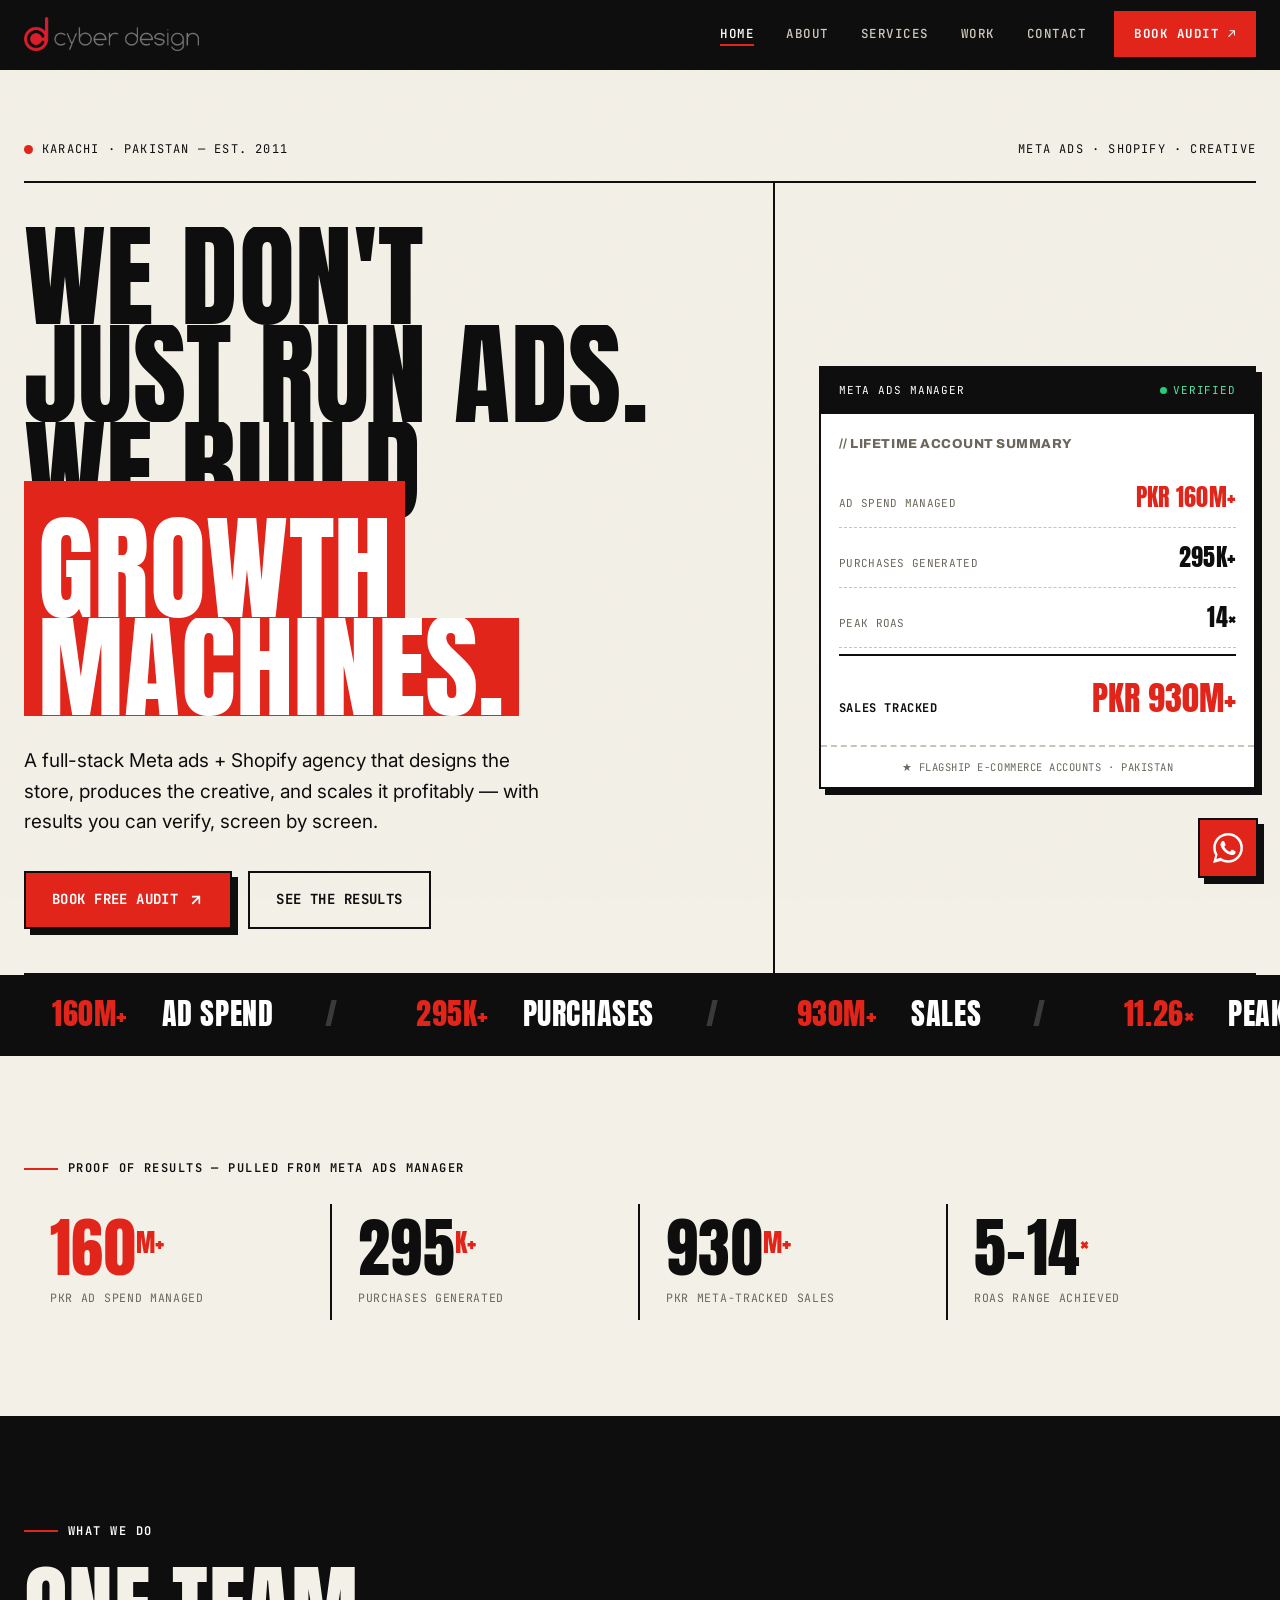
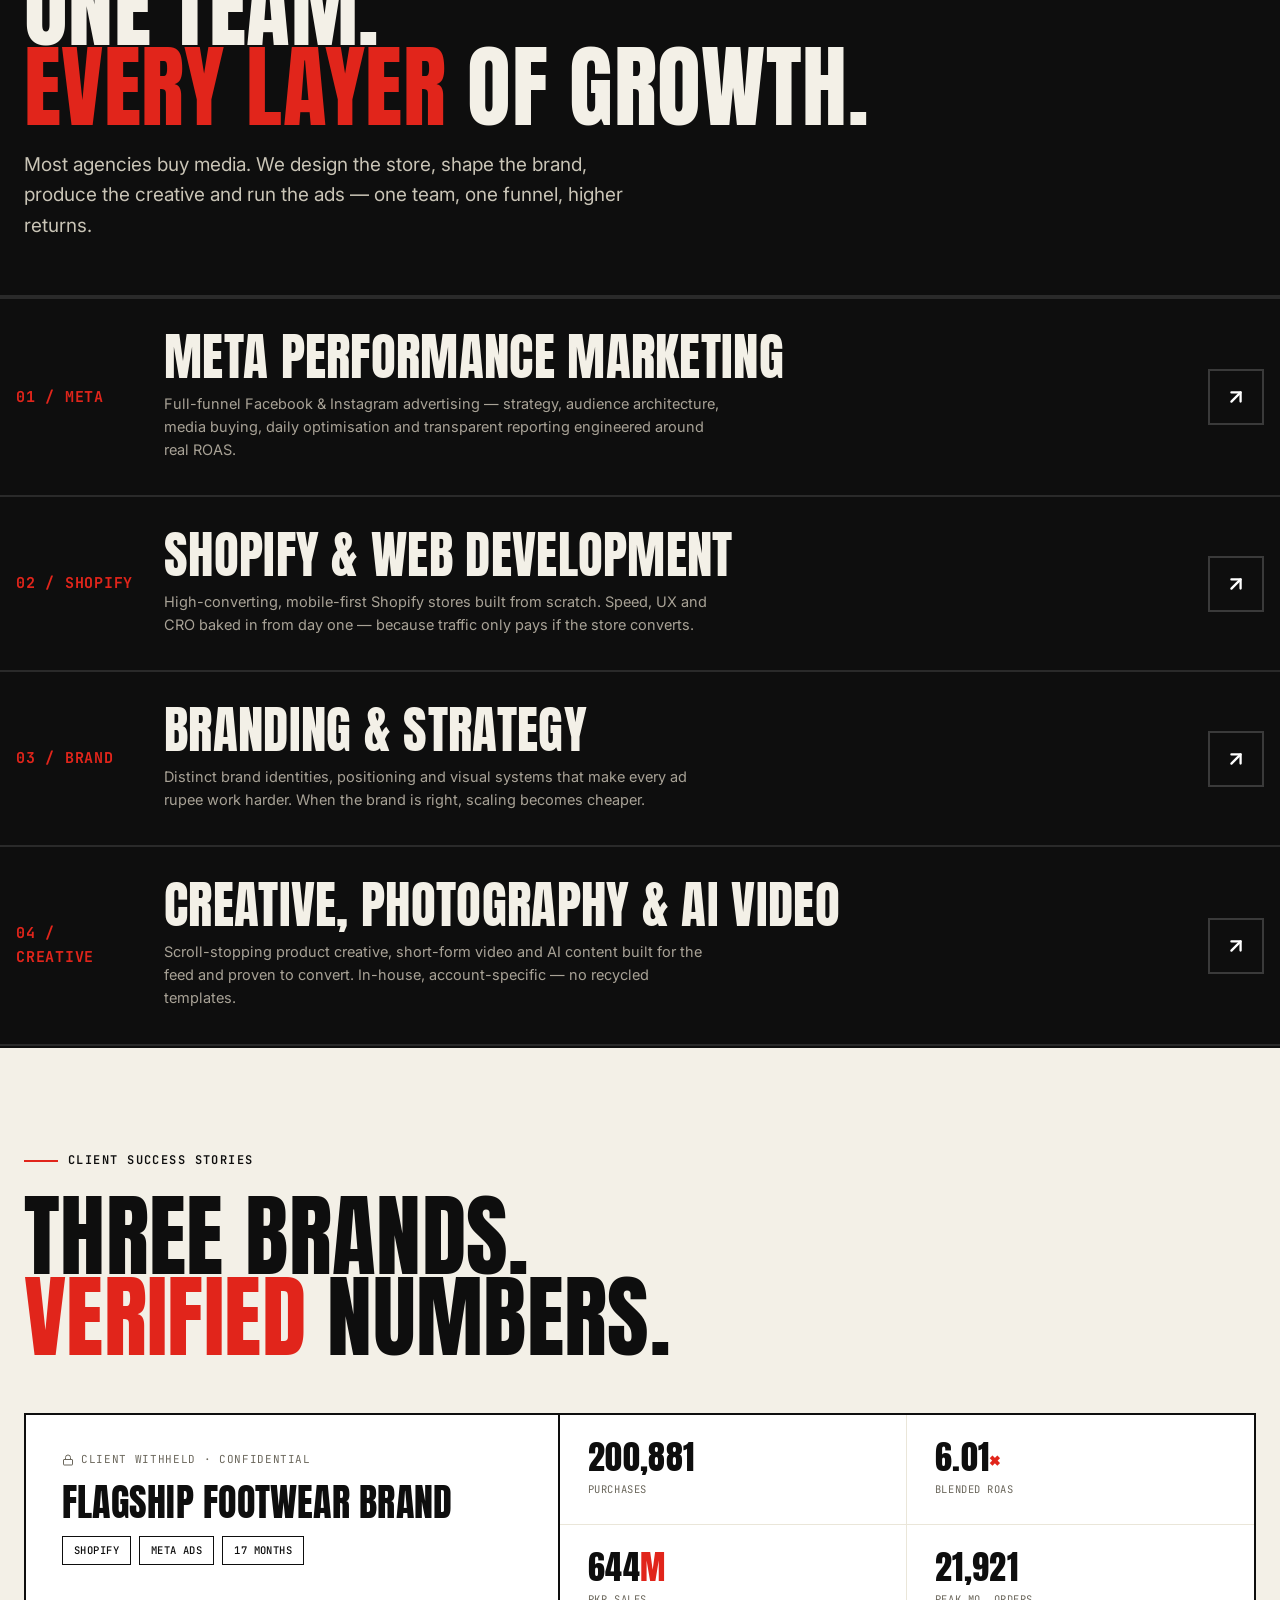
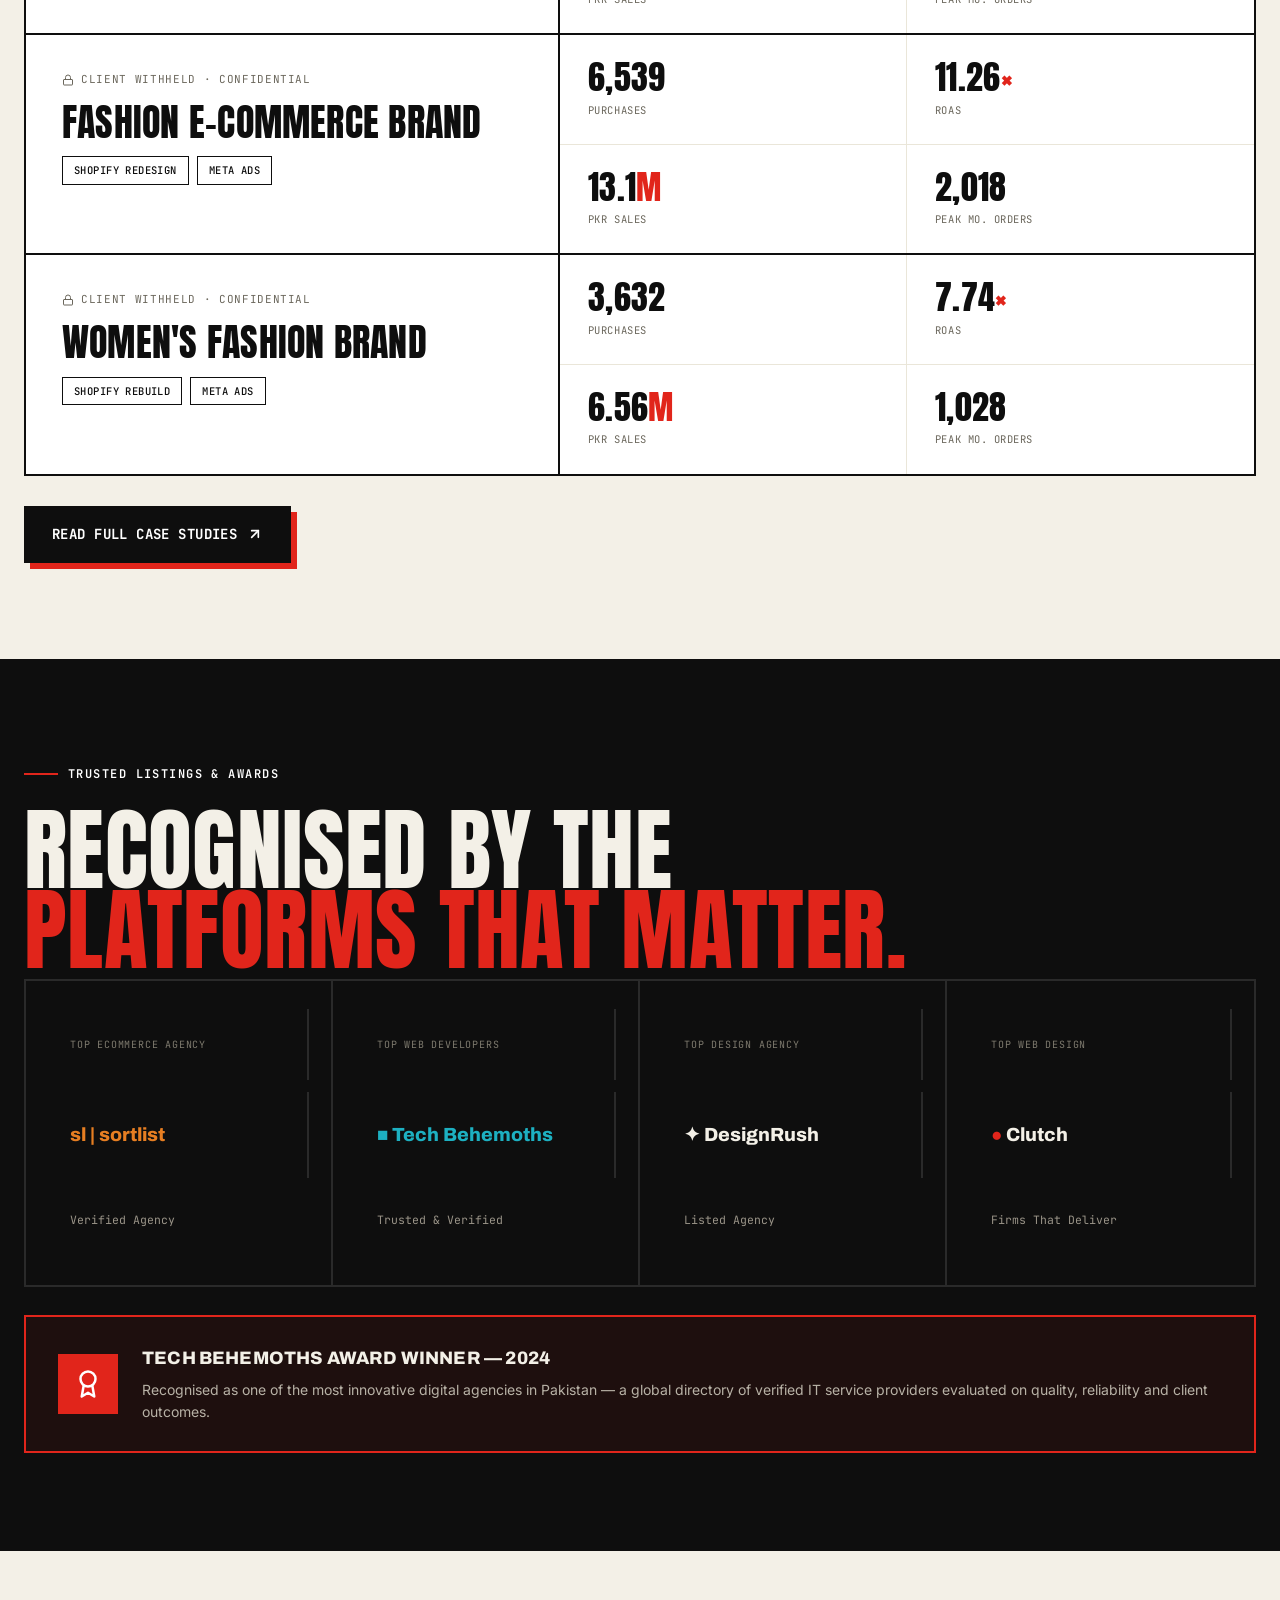
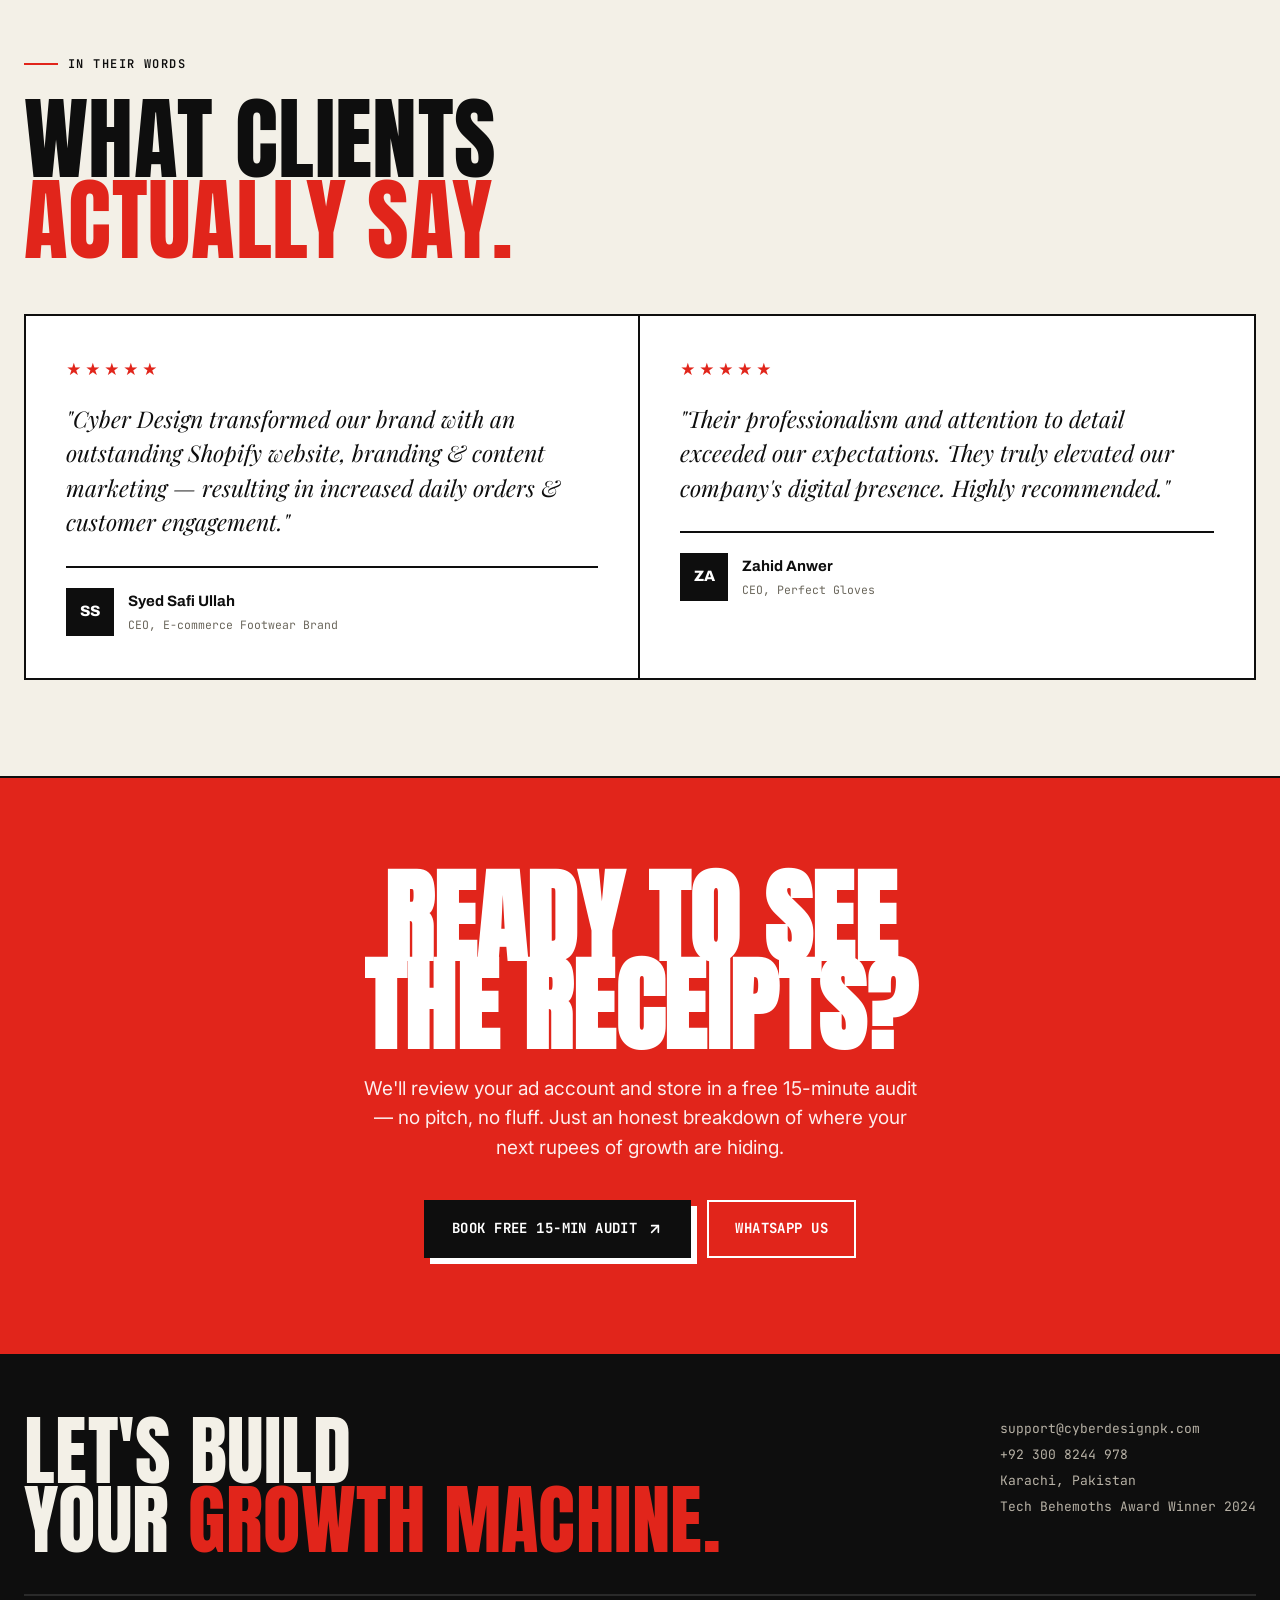
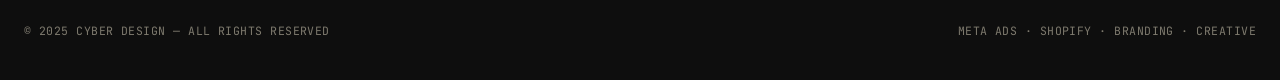
==== commit 13d0f616: "WIP: two new home-page design explorations for selection Not for production yet — awaiting user's ch" ====
--- a/index.html
+++ b/index.html
@@ -33,8 +33,7 @@
 }</script>
 <link rel="preconnect" href="https://fonts.googleapis.com">
 <link rel="preconnect" href="https://fonts.gstatic.com" crossorigin>
-<link rel="stylesheet" href="https://fonts.googleapis.com/css2?family=Syne:wght@600;700;800&family=Inter:wght@300;400;500;600;700&family=JetBrains+Mono:wght@400;500;700&family=Playfair+Display:ital@1&display=swap">
-<link rel="stylesheet" href="styles.css">
+<link rel="stylesheet" href="https://fonts.googleapis.com/css2?family=Anton&family=Archivo:wght@600;700;800;900&family=Inter:wght@400;500;600&family=JetBrains+Mono:wght@400;500;700&family=Playfair+Display:ital@1&display=swap">
 <!-- Google tag (gtag.js) -->
 <script async src="https://www.googletagmanager.com/gtag/js?id=G-51XB3NVH1X"></script>
 <script>
@@ -43,230 +42,505 @@
   gtag('js', new Date());
   gtag('config', 'G-51XB3NVH1X');
 </script>
+<style>
+/* ============================================================
+   CYBER DESIGN — Editorial Brutalism (UUPM)
+   Paper + Ink + Vermillion · type-as-hero · hard borders
+   ============================================================ */
+*,*::before,*::after{box-sizing:border-box;margin:0;padding:0}
+html{scroll-behavior:smooth}
+:root{
+  --paper:#F3F0E7;--paper2:#EAE6D9;--ink:#0E0E0E;--ink2:#1A1A1A;
+  --red:#E1251B;--red2:#FF3B23;
+  --mut:#6B675C;--line:#0E0E0E;
+  --shadow:6px 6px 0 var(--ink);
+  --shadow-red:6px 6px 0 var(--red);
+  --maxw:1280px;
+  --ease:cubic-bezier(0.2,0.9,0.25,1);
+}
+body{font-family:"Inter",system-ui,sans-serif;background:var(--paper);color:var(--ink);line-height:1.55;font-size:16px;-webkit-font-smoothing:antialiased;-moz-osx-font-smoothing:grayscale;overflow-x:hidden}
+img{max-width:100%;display:block}
+a{text-decoration:none;color:inherit}
+button{cursor:pointer;font-family:inherit;border:none;background:none}
+::selection{background:var(--red);color:#fff}
+.mono{font-family:"JetBrains Mono",monospace}
+
+/* paper grain */
+body::before{content:"";position:fixed;inset:0;z-index:0;pointer-events:none;opacity:.5;mix-blend-mode:multiply;background-image:url("data:image/svg+xml,%3Csvg xmlns='http://www.w3.org/2000/svg' width='200' height='200'%3E%3Cfilter id='n'%3E%3CfeTurbulence type='fractalNoise' baseFrequency='0.9' numOctaves='2'/%3E%3C/filter%3E%3Crect width='100%25' height='100%25' filter='url(%23n)' opacity='0.04'/%3E%3C/svg%3E")}
+.scroll-bar{position:fixed;top:0;left:0;height:4px;width:0;background:var(--red);z-index:300;transition:width .1s linear}
+
+/* ---------------- NAV ---------------- */
+nav{position:fixed;top:0;left:0;right:0;z-index:200;background:var(--ink);border-bottom:2px solid var(--ink)}
+.nav-in{max-width:var(--maxw);margin:0 auto;padding:0 24px;height:68px;display:flex;align-items:center;justify-content:space-between}
+.nav-logo img{height:34px;width:auto}
+.nav-links{display:flex;align-items:center;gap:4px}
+.nav-links a{font-family:"JetBrains Mono",monospace;font-size:12.5px;font-weight:500;letter-spacing:.04em;text-transform:uppercase;color:#CFC9BB;padding:10px 14px;position:relative;transition:color .15s}
+.nav-links a::after{content:"";position:absolute;left:14px;right:14px;bottom:8px;height:2px;background:var(--red);transform:scaleX(0);transform-origin:left;transition:transform .2s var(--ease)}
+.nav-links a:hover,.nav-links a.cur{color:#fff}
+.nav-links a:hover::after,.nav-links a.cur::after{transform:scaleX(1)}
+.nav-cta{margin-left:10px;background:var(--red);color:#fff!important;padding:11px 18px!important;font-weight:700!important;border:2px solid var(--red);transition:.15s}
+.nav-cta::after{display:none!important}
+.nav-cta:hover{background:#fff;color:var(--ink)!important;border-color:#fff}
+.ham{display:none;flex-direction:column;gap:5px;padding:8px}
+.ham span{display:block;width:26px;height:2.5px;background:#fff;transition:.25s var(--ease)}
+.ham.act span:nth-child(1){transform:translateY(7.5px) rotate(45deg)}
+.ham.act span:nth-child(2){opacity:0}
+.ham.act span:nth-child(3){transform:translateY(-7.5px) rotate(-45deg)}
+.mob{display:none;position:fixed;inset:68px 0 0;background:var(--ink);z-index:199;padding:24px;flex-direction:column}
+.mob.open{display:flex}
+.mob a{font-family:"Anton",sans-serif;font-size:34px;text-transform:uppercase;color:#fff;padding:16px 0;border-bottom:2px solid #2A2A2A;letter-spacing:.01em}
+.mob a:hover{color:var(--red);padding-left:14px;transition:.2s}
+.mob .mob-cta{color:var(--red)}
+
+/* ---------------- LAYOUT ---------------- */
+.wrap{max-width:var(--maxw);margin:0 auto;padding:0 24px;position:relative;z-index:1}
+.sec{padding:96px 0;position:relative;border-bottom:2px solid var(--ink)}
+.sec--ink{background:var(--ink);color:var(--paper);border-bottom:2px solid var(--ink)}
+.sec--red{background:var(--red);color:#fff;border-bottom:2px solid var(--ink)}
+.eyebrow{display:inline-flex;align-items:center;gap:10px;font-family:"JetBrains Mono",monospace;font-size:12px;font-weight:600;letter-spacing:.12em;text-transform:uppercase;margin-bottom:26px}
+.eyebrow::before{content:"";width:34px;height:2px;background:var(--red)}
+.sec--ink .eyebrow,.sec--red .eyebrow{color:#fff}
+.kicker{font-family:"Anton",sans-serif;text-transform:uppercase;letter-spacing:.005em;line-height:.92;font-weight:400}
+h2.head{font-family:"Anton",sans-serif;text-transform:uppercase;font-size:clamp(40px,7vw,96px);line-height:.9;letter-spacing:.004em;font-weight:400}
+.head .red{color:var(--red)}
+.lead{font-size:19px;line-height:1.6;max-width:620px;color:var(--ink);margin-top:22px}
+.sec--ink .lead{color:#C9C4B6}
+.muted{color:var(--mut)}
+
+/* ---------------- BUTTONS ---------------- */
+.btn{display:inline-flex;align-items:center;gap:10px;font-family:"JetBrains Mono",monospace;font-weight:700;font-size:14px;letter-spacing:.03em;text-transform:uppercase;padding:16px 26px;border:2px solid var(--ink);transition:transform .12s var(--ease),box-shadow .12s var(--ease),background .15s,color .15s;cursor:pointer}
+.btn svg{width:16px;height:16px}
+.btn-red{background:var(--red);color:#fff;border-color:var(--ink);box-shadow:var(--shadow)}
+.btn-red:hover{transform:translate(-2px,-2px);box-shadow:8px 8px 0 var(--ink)}
+.btn-ink{background:var(--ink);color:#fff;box-shadow:var(--shadow-red)}
+.btn-ink:hover{transform:translate(-2px,-2px);box-shadow:8px 8px 0 var(--red)}
+.btn-out{background:transparent;color:var(--ink);box-shadow:none}
+.btn-out:hover{background:var(--ink);color:#fff}
+.sec--ink .btn-out{color:#fff;border-color:#fff}
+.sec--ink .btn-out:hover{background:#fff;color:var(--ink)}
+.btn-wa{background:#0E0E0E;color:#fff;border-color:#0E0E0E;box-shadow:var(--shadow-red)}
+.btn-wa:hover{transform:translate(-2px,-2px);box-shadow:8px 8px 0 var(--red)}
+
+/* ---------------- HERO ---------------- */
+.hero{padding-top:140px;padding-bottom:0}
+.hero-top{display:flex;justify-content:space-between;align-items:flex-end;gap:20px;flex-wrap:wrap;padding-bottom:22px;border-bottom:2px solid var(--ink)}
+.hero-tag{font-family:"JetBrains Mono",monospace;font-size:12px;letter-spacing:.1em;text-transform:uppercase;display:flex;align-items:center;gap:9px}
+.hero-tag .dot{width:9px;height:9px;background:var(--red);border-radius:50%;display:inline-block;animation:blink 1.4s steps(1) infinite}
+@keyframes blink{50%{opacity:.25}}
+.hero-grid{display:grid;grid-template-columns:1.55fr 1fr;gap:0;border-bottom:2px solid var(--ink)}
+.hero-left{padding:44px 44px 44px 0}
+.hero-right{padding:44px 0 44px 44px;border-left:2px solid var(--ink);display:flex;align-items:center}
+.hero h1{font-family:"Anton",sans-serif;text-transform:uppercase;font-size:clamp(52px,9vw,140px);line-height:.85;letter-spacing:.004em;font-weight:400}
+.hero h1 .ln{display:block;overflow:hidden}
+.hero h1 .ln span{display:block;transform:translateY(105%);animation:rise .8s var(--ease) forwards}
+.hero h1 .ln:nth-child(2) span{animation-delay:.08s}
+.hero h1 .ln:nth-child(3) span{animation-delay:.16s}
+.hero h1 .hl{background:var(--red);color:#fff;padding:0 .12em;box-decoration-break:clone;-webkit-box-decoration-break:clone}
+@keyframes rise{to{transform:none}}
+.hero-sub{margin-top:30px;font-size:19px;line-height:1.6;max-width:540px;color:var(--ink);opacity:0;animation:fade .7s var(--ease) .5s forwards}
+.hero-btns{display:flex;gap:16px;margin-top:34px;flex-wrap:wrap;opacity:0;animation:fade .7s var(--ease) .65s forwards}
+@keyframes fade{to{opacity:1}}
+
+/* receipt card */
+.receipt{width:100%;background:#fff;border:2px solid var(--ink);box-shadow:var(--shadow);font-family:"JetBrains Mono",monospace;opacity:0;transform:translateY(24px);animation:fade .7s var(--ease) .4s forwards,rcards .7s var(--ease) .4s forwards}
+@keyframes rcards{to{transform:none}}
+.rc-top{background:var(--ink);color:#fff;padding:14px 18px;display:flex;justify-content:space-between;align-items:center;font-size:11px;letter-spacing:.08em;text-transform:uppercase}
+.rc-top .v{display:inline-flex;align-items:center;gap:6px;color:#5BE3A7}
+.rc-top .v::before{content:"";width:7px;height:7px;background:#21D07A;border-radius:50%;animation:blink 1.4s steps(1) infinite}
+.rc-body{padding:20px 18px}
+.rc-title{font-family:"Archivo",sans-serif;font-weight:800;font-size:13px;letter-spacing:.04em;text-transform:uppercase;margin-bottom:14px;color:var(--mut)}
+.rc-row{display:flex;justify-content:space-between;align-items:baseline;padding:11px 0;border-bottom:1.5px dashed #C9C4B6;font-size:13px}
+.rc-row .l{color:var(--mut);text-transform:uppercase;letter-spacing:.03em;font-size:11px}
+.rc-row .n{font-family:"Anton",sans-serif;font-size:24px;letter-spacing:.01em}
+.rc-row.big .n{color:var(--red)}
+.rc-total{display:flex;justify-content:space-between;align-items:baseline;padding-top:16px;margin-top:6px;border-top:2px solid var(--ink)}
+.rc-total .l{font-weight:700;text-transform:uppercase;font-size:12px;letter-spacing:.05em}
+.rc-total .n{font-family:"Anton",sans-serif;font-size:34px;color:var(--red)}
+.rc-foot{padding:12px 18px;border-top:2px dashed #C9C4B6;font-size:10.5px;color:var(--mut);text-align:center;letter-spacing:.05em;text-transform:uppercase}
+
+/* ---------------- MARQUEE ---------------- */
+.marq{background:var(--ink);color:#fff;border-bottom:2px solid var(--ink);overflow:hidden;padding:0}
+.marq-tr{display:flex;width:max-content;animation:scroll 30s linear infinite}
+.marq-tr:hover{animation-play-state:paused}
+.marq-it{font-family:"Anton",sans-serif;text-transform:uppercase;font-size:30px;letter-spacing:.02em;padding:16px 0;display:inline-flex;align-items:center;white-space:nowrap}
+.marq-it span{padding:0 26px}
+.marq-it .st{color:var(--red)}
+.marq-it .sep{color:#3A3A3A}
+@keyframes scroll{to{transform:translateX(-50%)}}
+
+/* ---------------- BIG STATS ---------------- */
+.stats{display:grid;grid-template-columns:repeat(4,1fr)}
+.stat{padding:14px 26px;border-right:2px solid var(--ink)}
+.stat:last-child{border-right:none}
+.stat .n{font-family:"Anton",sans-serif;font-size:clamp(40px,5vw,72px);line-height:.95;letter-spacing:.005em}
+.stat .n .sup{font-size:.4em;vertical-align:super;color:var(--red)}
+.stat .l{font-family:"JetBrains Mono",monospace;font-size:11.5px;text-transform:uppercase;letter-spacing:.06em;color:var(--mut);margin-top:10px}
+.stat.red .n{color:var(--red)}
+
+/* ---------------- SERVICES (index rows) ---------------- */
+.srv{display:block;border-top:2px solid #2A2A2A;position:relative;overflow:hidden;transition:background .2s var(--ease)}
+.srv:last-child{border-bottom:2px solid #2A2A2A}
+.srv-in{display:grid;grid-template-columns:120px 1fr auto;gap:28px;align-items:center;padding:34px 16px;position:relative;z-index:1;transition:transform .25s var(--ease),color .2s,padding .25s var(--ease)}
+.srv-no{font-family:"JetBrains Mono",monospace;font-size:15px;color:var(--red);font-weight:700;letter-spacing:.05em}
+.srv-mid h3{font-family:"Anton",sans-serif;text-transform:uppercase;font-size:clamp(28px,4vw,52px);line-height:.95;letter-spacing:.006em;font-weight:400}
+.srv-mid p{font-size:14.5px;color:#A8A296;max-width:560px;margin-top:10px;line-height:1.6;transition:color .2s}
+.srv-arrow{width:56px;height:56px;border:2px solid #3A3A3A;display:flex;align-items:center;justify-content:center;color:#fff;flex-shrink:0;transition:.2s var(--ease)}
+.srv-arrow svg{width:22px;height:22px}
+.srv:hover{background:var(--red)}
+.srv:hover .srv-in{padding-left:34px}
+.srv:hover .srv-no{color:#fff}
+.srv:hover .srv-mid p{color:#FFD9D5}
+.srv:hover .srv-arrow{background:#fff;color:var(--red);border-color:#fff;transform:rotate(-45deg)}
+
+/* ---------------- CASE STUDIES ---------------- */
+.cases{display:grid;grid-template-columns:1fr;gap:0;margin-top:56px;border:2px solid var(--ink)}
+.case{display:grid;grid-template-columns:1fr 1.3fr;border-bottom:2px solid var(--ink);background:#fff}
+.case:last-child{border-bottom:none}
+.case-l{padding:36px;border-right:2px solid var(--ink)}
+.case-tag{font-family:"JetBrains Mono",monospace;font-size:11px;text-transform:uppercase;letter-spacing:.06em;color:var(--mut);display:flex;align-items:center;gap:7px;margin-bottom:16px}
+.case-tag svg{width:12px;height:12px}
+.case-l h3{font-family:"Anton",sans-serif;text-transform:uppercase;font-size:clamp(26px,3vw,38px);line-height:.95;letter-spacing:.006em;font-weight:400}
+.case-chips{display:flex;gap:8px;margin-top:16px;flex-wrap:wrap}
+.case-chips span{font-family:"JetBrains Mono",monospace;font-size:10.5px;text-transform:uppercase;letter-spacing:.04em;border:1.5px solid var(--ink);padding:5px 11px;font-weight:500}
+.case-r{display:grid;grid-template-columns:1fr 1fr}
+.cstat{padding:26px 28px;border-right:1.5px solid var(--paper2);border-bottom:1.5px solid var(--paper2)}
+.cstat:nth-child(2n){border-right:none}
+.cstat:nth-child(n+3){border-bottom:none}
+.cstat .n{font-family:"Anton",sans-serif;font-size:34px;line-height:.95;letter-spacing:.01em}
+.cstat .n .g{color:var(--red)}
+.cstat .l{font-family:"JetBrains Mono",monospace;font-size:10.5px;text-transform:uppercase;letter-spacing:.05em;color:var(--mut);margin-top:8px}
+
+/* ---------------- TRUST ---------------- */
+.trust{display:grid;grid-template-columns:repeat(4,1fr);border:2px solid #2A2A2A;margin-top:8px}
+.trust div{padding:28px 22px;border-right:2px solid #2A2A2A}
+.trust div:last-child{border-right:none}
+.trust .tl{font-family:"JetBrains Mono",monospace;font-size:10px;letter-spacing:.08em;text-transform:uppercase;color:#7E7A6E;margin-bottom:12px}
+.trust .tn{font-family:"Archivo",sans-serif;font-weight:800;font-size:19px}
+.trust .ts{font-size:11.5px;color:#9A9488;margin-top:5px;font-family:"JetBrains Mono",monospace}
+.award{margin-top:28px;border:2px solid var(--red);background:rgba(225,37,27,.08);padding:28px 32px;display:flex;align-items:center;gap:24px}
+.award .ai{width:60px;height:60px;background:var(--red);display:flex;align-items:center;justify-content:center;color:#fff;flex-shrink:0}
+.award .ai svg{width:30px;height:30px}
+.award .at{font-family:"Archivo",sans-serif;font-weight:800;font-size:18px;text-transform:uppercase;letter-spacing:.01em;margin-bottom:7px}
+.award .ad{font-size:14px;color:#B8B2A6;line-height:1.55}
+
+/* ---------------- TESTIMONIALS ---------------- */
+.tg{display:grid;grid-template-columns:1fr 1fr;border:2px solid var(--ink);margin-top:54px}
+.tq{padding:42px 40px;background:#fff}
+.tq:first-child{border-right:2px solid var(--ink)}
+.tq .stars{color:var(--red);font-size:15px;letter-spacing:3px;margin-bottom:20px}
+.tq blockquote{font-family:"Playfair Display",serif;font-style:italic;font-size:23px;line-height:1.5}
+.tq .auth{display:flex;align-items:center;gap:14px;margin-top:26px;padding-top:20px;border-top:2px solid var(--ink)}
+.tq .av{width:48px;height:48px;background:var(--ink);color:#fff;display:flex;align-items:center;justify-content:center;font-family:"Archivo",sans-serif;font-weight:800;font-size:15px;flex-shrink:0}
+.tq .nm{font-family:"Archivo",sans-serif;font-weight:700;font-size:15px}
+.tq .ro{font-family:"JetBrains Mono",monospace;font-size:11.5px;color:var(--mut);margin-top:3px}
+
+/* ---------------- CTA ---------------- */
+.cta-wrap{text-align:center;max-width:900px;margin:0 auto}
+.cta-wrap h2{font-family:"Anton",sans-serif;text-transform:uppercase;font-size:clamp(44px,8vw,120px);line-height:.86;letter-spacing:.005em;color:#fff}
+.cta-wrap p{font-size:19px;color:#fff;opacity:.92;max-width:560px;margin:24px auto 0;line-height:1.55}
+.cta-btns{display:flex;gap:16px;justify-content:center;flex-wrap:wrap;margin-top:38px}
+.sec--red .btn-ink{box-shadow:6px 6px 0 #fff}
+.sec--red .btn-ink:hover{box-shadow:8px 8px 0 #fff}
+.sec--red .btn-out{border-color:#fff;color:#fff}
+.sec--red .btn-out:hover{background:#fff;color:var(--red)}
+
+/* ---------------- FOOTER ---------------- */
+footer{background:var(--ink);color:var(--paper);padding:60px 0 40px}
+.foot-top{display:flex;justify-content:space-between;align-items:flex-start;gap:30px;flex-wrap:wrap;padding-bottom:40px;border-bottom:2px solid #2A2A2A}
+.foot-big{font-family:"Anton",sans-serif;text-transform:uppercase;font-size:clamp(40px,6vw,84px);line-height:.9;letter-spacing:.006em}
+.foot-c{font-family:"JetBrains Mono",monospace;font-size:13px;line-height:2;color:#B8B2A6}
+.foot-c a:hover{color:var(--red)}
+.foot-bot{display:flex;justify-content:space-between;align-items:center;flex-wrap:wrap;gap:14px;padding-top:26px;font-family:"JetBrains Mono",monospace;font-size:11.5px;color:#7E7A6E;text-transform:uppercase;letter-spacing:.04em}
+
+/* floating wa */
+.wa{position:fixed;right:22px;bottom:22px;z-index:150;width:60px;height:60px;background:var(--red);border:2px solid var(--ink);box-shadow:var(--shadow);display:flex;align-items:center;justify-content:center;color:#fff;transition:.15s var(--ease)}
+.wa svg{width:30px;height:30px}
+.wa:hover{transform:translate(-2px,-2px);box-shadow:8px 8px 0 var(--ink)}
+
+/* reveal */
+.rev{opacity:0;transform:translateY(30px);transition:opacity .6s var(--ease),transform .6s var(--ease)}
+.rev.in{opacity:1;transform:none}
+.rev.d1{transition-delay:.07s}.rev.d2{transition-delay:.14s}.rev.d3{transition-delay:.21s}
+
+@media(prefers-reduced-motion:reduce){
+  *{animation-duration:.001ms!important;transition-duration:.001ms!important;animation-iteration-count:1!important}
+  .rev{opacity:1;transform:none}
+  .hero h1 .ln span,.hero-sub,.hero-btns,.receipt{opacity:1!important;transform:none!important}
+}
+
+/* ---------------- RESPONSIVE ---------------- */
+@media(max-width:1000px){
+  .hero-grid{grid-template-columns:1fr}
+  .hero-left{padding:30px 0 36px}
+  .hero-right{border-left:none;border-top:2px solid var(--ink);padding:36px 0}
+  .stats{grid-template-columns:1fr 1fr}
+  .stat:nth-child(2){border-right:none}
+  .stat:nth-child(-n+2){border-bottom:2px solid var(--ink)}
+  .case{grid-template-columns:1fr}
+  .case-l{border-right:none;border-bottom:2px solid var(--ink)}
+  .trust{grid-template-columns:1fr 1fr}
+  .trust div:nth-child(2){border-right:none}
+  .trust div:nth-child(-n+2){border-bottom:2px solid #2A2A2A}
+  .tg{grid-template-columns:1fr}
+  .tq:first-child{border-right:none;border-bottom:2px solid var(--ink)}
+  .nav-links{display:none}
+  .ham{display:flex}
+  .srv-in{grid-template-columns:64px 1fr;gap:18px}
+  .srv-arrow{display:none}
+}
+@media(max-width:560px){
+  .sec{padding:64px 0}
+  .stats{grid-template-columns:1fr}
+  .stat{border-right:none;border-bottom:2px solid var(--ink)}
+  .stat:last-child{border-bottom:none}
+  .trust{grid-template-columns:1fr}
+  .trust div{border-right:none;border-bottom:2px solid #2A2A2A}
+  .case-r{grid-template-columns:1fr 1fr}
+  .marq-it{font-size:22px}
+  .award{flex-direction:column;text-align:center}
+  .wa{display:none}
+}
+</style>
 </head>
 <body>
-<div class="bg-fx"><div class="aurora"><b class="b1"></b><b class="b2"></b><b class="b3"></b><b class="b4"></b></div></div>
-<div class="grid-fx"></div>
-<div class="noise-fx"></div>
-<div class="spotlight" id="spot"></div>
 <div class="scroll-bar" id="sbar"></div>
 
-<nav id="nav"><div class="nav-inner">
+<nav><div class="nav-in">
   <div class="nav-logo"><a href="index.html"><img src="cyberdesign-logo.webp" alt="Cyber Design Agency Karachi"></a></div>
   <div class="nav-links">
     <a href="index.html" class="cur">Home</a>
-    <a href="about-us.html">About Us</a>
+    <a href="about-us.html">About</a>
     <a href="services.html">Services</a>
-    <a href="case-studies.html">Case Studies</a>
+    <a href="case-studies.html">Work</a>
     <a href="contact.html">Contact</a>
-    <a href="contact.html" class="nav-cta">Book 15-Min Audit →</a>
+    <a href="contact.html" class="nav-cta">Book Audit ↗</a>
   </div>
   <div class="ham" id="ham"><span></span><span></span><span></span></div>
 </div></nav>
-<div class="mob-menu" id="mob">
+<div class="mob" id="mob">
   <a href="index.html" class="cur">Home</a>
-  <a href="about-us.html">About Us</a>
+  <a href="about-us.html">About</a>
   <a href="services.html">Services</a>
-  <a href="case-studies.html">Case Studies</a>
+  <a href="case-studies.html">Work</a>
   <a href="contact.html">Contact</a>
-  <a href="contact.html" class="mob-cta">Book 15-Min Audit →</a>
+  <a href="contact.html" class="mob-cta">Book Audit ↗</a>
 </div>
 
 <!-- ===== HERO ===== -->
-<section class="pt-hero">
- <div class="wrap"><div class="hero-grid">
-  <div class="hero">
-   <div class="hero-badge"><span class="dot"></span>Karachi · Pakistan · Since 2011</div>
-   <h1 id="heroH1">
-     <span class="word" style="animation-delay:.05s">We</span> <span class="word" style="animation-delay:.12s">don't</span> <span class="word" style="animation-delay:.19s">just</span> <span class="word" style="animation-delay:.26s">run</span> <span class="word" style="animation-delay:.33s">ads.</span><br>
-     <span class="word" style="animation-delay:.42s">We</span> <span class="word" style="animation-delay:.49s">build</span> <span class="word" style="animation-delay:.56s"><em>growth</em></span> <span class="word" style="animation-delay:.63s"><em>machines.</em></span>
-   </h1>
-   <p class="hero-sub">A full-stack Meta ads + Shopify agency that designs the store, produces the creative, and scales it profitably — with results you can verify, screen by screen.</p>
-   <div class="hero-btns">
-    <a class="btn btn-pri magnetic" href="contact.html">Book Free Audit
-      <svg viewBox="0 0 24 24" fill="none" stroke="currentColor" stroke-width="2.5" stroke-linecap="round" stroke-linejoin="round"><line x1="5" y1="12" x2="19" y2="12"/><polyline points="12 5 19 12 12 19"/></svg></a>
-    <a class="btn btn-sec magnetic" href="case-studies.html">See Results</a>
+<section class="hero">
+ <div class="wrap">
+  <div class="hero-top">
+   <div class="hero-tag"><span class="dot"></span>Karachi · Pakistan — Est. 2011</div>
+   <div class="hero-tag">Meta Ads · Shopify · Creative</div>
+  </div>
+  <div class="hero-grid">
+   <div class="hero-left">
+    <h1>
+     <span class="ln"><span>We don't</span></span>
+     <span class="ln"><span>just run ads.</span></span>
+     <span class="ln"><span>We build <em class="hl" style="font-style:normal">growth</em></span></span>
+     <span class="ln"><span><em class="hl" style="font-style:normal">machines.</em></span></span>
+    </h1>
+    <p class="hero-sub">A full-stack Meta ads + Shopify agency that designs the store, produces the creative, and scales it profitably — with results you can verify, screen by screen.</p>
+    <div class="hero-btns">
+     <a class="btn btn-red" href="contact.html">Book Free Audit
+      <svg viewBox="0 0 24 24" fill="none" stroke="currentColor" stroke-width="2.5" stroke-linecap="round" stroke-linejoin="round"><line x1="7" y1="17" x2="17" y2="7"/><polyline points="7 7 17 7 17 17"/></svg></a>
+     <a class="btn btn-out" href="case-studies.html">See The Results</a>
+    </div>
    </div>
-   <div class="hero-foot">
-    <span class="stars">★★★★★</span>
-    <span class="ht">Tech Behemoths Award Winner 2024 · 500+ brands served</span>
+   <div class="hero-right">
+    <div class="receipt">
+     <div class="rc-top"><span>Meta Ads Manager</span><span class="v">Verified</span></div>
+     <div class="rc-body">
+      <div class="rc-title">// Lifetime Account Summary</div>
+      <div class="rc-row big"><span class="l">Ad Spend Managed</span><span class="n" data-count="160" data-prefix="PKR " data-suffix="M+">PKR 0M+</span></div>
+      <div class="rc-row"><span class="l">Purchases Generated</span><span class="n" data-count="295" data-suffix="K+">0K+</span></div>
+      <div class="rc-row"><span class="l">Peak ROAS</span><span class="n" data-count="14" data-suffix="×">0×</span></div>
+      <div class="rc-total"><span class="l">Sales Tracked</span><span class="n" data-count="930" data-prefix="PKR " data-suffix="M+">PKR 0M+</span></div>
+     </div>
+     <div class="rc-foot">★ Flagship e-commerce accounts · Pakistan</div>
+    </div>
    </div>
   </div>
-
-  <div style="position:relative">
-   <div class="hcard float">
-    <div class="hc-bar"><div class="dots"><i></i><i></i><i></i></div><div class="lbl">meta-ads-manager · verified</div><div class="live">Live</div></div>
-    <div class="hc-body">
-     <div class="hc-stats">
-      <div class="hc-stat hl"><div class="n" data-count="160" data-prefix="PKR "><span class="num">0</span><span class="sup">M+</span></div><div class="l">Ad Spend Managed</div></div>
-      <div class="hc-stat"><div class="n" data-count="295"><span class="num">0</span><span class="sup">K+</span></div><div class="l">Purchases</div></div>
-      <div class="hc-stat"><div class="n" data-count="930" data-prefix="PKR "><span class="num">0</span><span class="sup">M+</span></div><div class="l">Sales Tracked</div></div>
-      <div class="hc-stat"><div class="n" data-count="14"><span class="num">0</span><span class="sup">×</span></div><div class="l">Peak ROAS</div></div>
-     </div>
-     <div class="hc-chart">
-      <div class="ch-top"><span class="t">Monthly revenue</span><span class="v">▲ +218%</span></div>
-      <div class="spark" id="spark"></div>
-     </div>
-     <div class="hc-verified">
-      <svg viewBox="0 0 24 24" fill="none" stroke="currentColor" stroke-width="2.5"><polyline points="20 6 9 17 4 12"/></svg>
-      Verified live from Meta Ads Manager · Flagship e-commerce accounts
-     </div>
+ </div>
+</section>
+
+<!-- ===== MARQUEE ===== -->
+<div class="marq"><div class="marq-tr" id="marq">
+  <span class="marq-it"><span><span class="st">160M+</span>&nbsp;Ad Spend</span><span class="sep">/</span><span><span class="st">295K+</span>&nbsp;Purchases</span><span class="sep">/</span><span><span class="st">930M+</span>&nbsp;Sales</span><span class="sep">/</span><span><span class="st">11.26×</span>&nbsp;Peak ROAS</span><span class="sep">/</span><span><span class="st">500+</span>&nbsp;Brands</span><span class="sep">/</span><span><span class="st">Award</span>&nbsp;Winner 2024</span><span class="sep">/</span></div></div>
+
+<!-- ===== BIG STATS ===== -->
+<section class="sec">
+ <div class="wrap">
+  <div class="eyebrow rev">Proof of results — pulled from Meta Ads Manager</div>
+  <div class="stats">
+   <div class="stat red rev"><div class="n">160<span class="sup">M+</span></div><div class="l">PKR Ad Spend Managed</div></div>
+   <div class="stat rev d1"><div class="n">295<span class="sup">K+</span></div><div class="l">Purchases Generated</div></div>
+   <div class="stat rev d2"><div class="n">930<span class="sup">M+</span></div><div class="l">PKR Meta-Tracked Sales</div></div>
+   <div class="stat rev d3"><div class="n">5–14<span class="sup">×</span></div><div class="l">ROAS Range Achieved</div></div>
+  </div>
+ </div>
+</section>
+
+<!-- ===== SERVICES ===== -->
+<section class="sec sec--ink" style="padding-bottom:0">
+ <div class="wrap">
+  <div class="eyebrow rev">What we do</div>
+  <h2 class="head rev">One team.<br><span class="red">Every layer</span> of growth.</h2>
+  <p class="lead rev">Most agencies buy media. We design the store, shape the brand, produce the creative and run the ads — one team, one funnel, higher returns.</p>
+ </div>
+ <div class="wrap" style="margin-top:54px;padding-left:0;padding-right:0">
+  <div style="border-top:2px solid #2A2A2A">
+   <a class="srv" href="meta-ads-agency-karachi.html"><div class="srv-in"><div class="srv-no">01 / META</div><div class="srv-mid"><h3>Meta Performance Marketing</h3><p>Full-funnel Facebook &amp; Instagram advertising — strategy, audience architecture, media buying, daily optimisation and transparent reporting engineered around real ROAS.</p></div><div class="srv-arrow"><svg viewBox="0 0 24 24" fill="none" stroke="currentColor" stroke-width="2.5" stroke-linecap="round" stroke-linejoin="round"><line x1="7" y1="17" x2="17" y2="7"/><polyline points="7 7 17 7 17 17"/></svg></div></div></a>
+   <a class="srv" href="shopify-development-karachi.html"><div class="srv-in"><div class="srv-no">02 / SHOPIFY</div><div class="srv-mid"><h3>Shopify &amp; Web Development</h3><p>High-converting, mobile-first Shopify stores built from scratch. Speed, UX and CRO baked in from day one — because traffic only pays if the store converts.</p></div><div class="srv-arrow"><svg viewBox="0 0 24 24" fill="none" stroke="currentColor" stroke-width="2.5" stroke-linecap="round" stroke-linejoin="round"><line x1="7" y1="17" x2="17" y2="7"/><polyline points="7 7 17 7 17 17"/></svg></div></div></a>
+   <a class="srv" href="branding-agency-karachi.html"><div class="srv-in"><div class="srv-no">03 / BRAND</div><div class="srv-mid"><h3>Branding &amp; Strategy</h3><p>Distinct brand identities, positioning and visual systems that make every ad rupee work harder. When the brand is right, scaling becomes cheaper.</p></div><div class="srv-arrow"><svg viewBox="0 0 24 24" fill="none" stroke="currentColor" stroke-width="2.5" stroke-linecap="round" stroke-linejoin="round"><line x1="7" y1="17" x2="17" y2="7"/><polyline points="7 7 17 7 17 17"/></svg></div></div></a>
+   <a class="srv" href="creative-photography-karachi.html"><div class="srv-in"><div class="srv-no">04 / CREATIVE</div><div class="srv-mid"><h3>Creative, Photography &amp; AI Video</h3><p>Scroll-stopping product creative, short-form video and AI content built for the feed and proven to convert. In-house, account-specific — no recycled templates.</p></div><div class="srv-arrow"><svg viewBox="0 0 24 24" fill="none" stroke="currentColor" stroke-width="2.5" stroke-linecap="round" stroke-linejoin="round"><line x1="7" y1="17" x2="17" y2="7"/><polyline points="7 7 17 7 17 17"/></svg></div></div></a>
+  </div>
+ </div>
+</section>
+
+<!-- ===== CASE STUDIES ===== -->
+<section class="sec">
+ <div class="wrap">
+  <div class="eyebrow rev">Client success stories</div>
+  <h2 class="head rev">Three brands.<br><span class="red">Verified</span> numbers.</h2>
+  <div class="cases">
+   <div class="case rev">
+    <div class="case-l">
+     <div class="case-tag"><svg viewBox="0 0 24 24" fill="none" stroke="currentColor" stroke-width="2"><rect x="3" y="11" width="18" height="11" rx="1"/><path d="M7 11V7a5 5 0 0 1 10 0v4"/></svg>Client withheld · Confidential</div>
+     <h3>Flagship Footwear Brand</h3>
+     <div class="case-chips"><span>Shopify</span><span>Meta Ads</span><span>17 Months</span></div>
+    </div>
+    <div class="case-r">
+     <div class="cstat"><div class="n">200,881</div><div class="l">Purchases</div></div>
+     <div class="cstat"><div class="n">6.01<span class="g">×</span></div><div class="l">Blended ROAS</div></div>
+     <div class="cstat"><div class="n">644<span class="g">M</span></div><div class="l">PKR Sales</div></div>
+     <div class="cstat"><div class="n">21,921</div><div class="l">Peak Mo. Orders</div></div>
     </div>
    </div>
-   <div class="chip-float chip-1">
-     <div class="ic"><svg viewBox="0 0 24 24" fill="none" stroke="currentColor" stroke-width="2.2" stroke-linecap="round" stroke-linejoin="round"><polyline points="22 12 18 12 15 21 9 3 6 12 2 12"/></svg></div>
-     <div><div class="ct">11.26×</div><div class="cl">Best ROAS</div></div>
+   <div class="case rev">
+    <div class="case-l">
+     <div class="case-tag"><svg viewBox="0 0 24 24" fill="none" stroke="currentColor" stroke-width="2"><rect x="3" y="11" width="18" height="11" rx="1"/><path d="M7 11V7a5 5 0 0 1 10 0v4"/></svg>Client withheld · Confidential</div>
+     <h3>Fashion E-commerce Brand</h3>
+     <div class="case-chips"><span>Shopify Redesign</span><span>Meta Ads</span></div>
+    </div>
+    <div class="case-r">
+     <div class="cstat"><div class="n">6,539</div><div class="l">Purchases</div></div>
+     <div class="cstat"><div class="n">11.26<span class="g">×</span></div><div class="l">ROAS</div></div>
+     <div class="cstat"><div class="n">13.1<span class="g">M</span></div><div class="l">PKR Sales</div></div>
+     <div class="cstat"><div class="n">2,018</div><div class="l">Peak Mo. Orders</div></div>
+    </div>
    </div>
-   <div class="chip-float chip-2">
-     <div class="ic"><svg viewBox="0 0 24 24" fill="none" stroke="currentColor" stroke-width="2.2" stroke-linecap="round" stroke-linejoin="round"><circle cx="12" cy="8" r="6"/><path d="M15.5 13.5 17 22l-5-3-5 3 1.5-8.5"/></svg></div>
-     <div><div class="ct">2024</div><div class="cl">Award Winner</div></div>
+   <div class="case rev">
+    <div class="case-l">
+     <div class="case-tag"><svg viewBox="0 0 24 24" fill="none" stroke="currentColor" stroke-width="2"><rect x="3" y="11" width="18" height="11" rx="1"/><path d="M7 11V7a5 5 0 0 1 10 0v4"/></svg>Client withheld · Confidential</div>
+     <h3>Women's Fashion Brand</h3>
+     <div class="case-chips"><span>Shopify Rebuild</span><span>Meta Ads</span></div>
+    </div>
+    <div class="case-r">
+     <div class="cstat"><div class="n">3,632</div><div class="l">Purchases</div></div>
+     <div class="cstat"><div class="n">7.74<span class="g">×</span></div><div class="l">ROAS</div></div>
+     <div class="cstat"><div class="n">6.56<span class="g">M</span></div><div class="l">PKR Sales</div></div>
+     <div class="cstat"><div class="n">1,028</div><div class="l">Peak Mo. Orders</div></div>
+    </div>
    </div>
   </div>
- </div></div>
-</section>
-
-<!-- ===== MARQUEE ===== -->
-<div class="marquee"><div class="mq-track" id="mq">
-  <span class="mq-item"><strong>PKR 160M+</strong> ad spend managed<span class="dot"></span></span>
-  <span class="mq-item"><strong>295,000+</strong> purchases generated<span class="dot"></span></span>
-  <span class="mq-item"><strong>PKR 930M+</strong> in e-commerce sales<span class="dot"></span></span>
-  <span class="mq-item"><strong>Up to 11.26×</strong> ROAS achieved<span class="dot"></span></span>
-  <span class="mq-item"><strong>500+</strong> brands served since 2011<span class="dot"></span></span>
-  <span class="mq-item"><strong>Tech Behemoths</strong> Award Winner 2024<span class="dot"></span></span>
-</div></div>
-
-<!-- ===== SERVICES ===== -->
-<section>
- <div class="wrap">
-  <div class="eyebrow rev">What We Do</div>
-  <h2 class="title rev">One team. <em>Every layer of growth.</em></h2>
-  <p class="sub rev">Most agencies buy media. We design the store, shape the brand, produce the creative and run the ads — one team, one funnel, higher returns.</p>
-  <div class="svc-grid">
-   <a class="svc rev d1" href="meta-ads-agency-karachi.html">
-     <div class="svc-ic"><svg viewBox="0 0 24 24" fill="none" stroke="currentColor" stroke-width="2" stroke-linecap="round" stroke-linejoin="round"><polygon points="13 2 3 14 12 14 11 22 21 10 12 10 13 2"/></svg></div>
-     <h3>Meta Performance Marketing</h3>
-     <p>Full-funnel Facebook &amp; Instagram advertising — strategy, audience architecture, media buying, daily optimisation and transparent reporting engineered around real ROAS.</p>
-     <span class="svc-link">Learn more <svg viewBox="0 0 24 24" fill="none" stroke="currentColor" stroke-width="2.5" stroke-linecap="round" stroke-linejoin="round"><line x1="5" y1="12" x2="19" y2="12"/><polyline points="12 5 19 12 12 19"/></svg></span>
-   </a>
-   <a class="svc rev d2" href="shopify-development-karachi.html">
-     <div class="svc-ic"><svg viewBox="0 0 24 24" fill="none" stroke="currentColor" stroke-width="2" stroke-linecap="round" stroke-linejoin="round"><path d="M6 2 3 6v14a2 2 0 0 0 2 2h14a2 2 0 0 0 2-2V6l-3-4z"/><line x1="3" y1="6" x2="21" y2="6"/><path d="M16 10a4 4 0 0 1-8 0"/></svg></div>
-     <h3>Shopify &amp; Web Development</h3>
-     <p>High-converting, mobile-first Shopify stores built from scratch. Speed, UX and CRO baked in from day one — because traffic only pays if the store converts.</p>
-     <span class="svc-link">Learn more <svg viewBox="0 0 24 24" fill="none" stroke="currentColor" stroke-width="2.5" stroke-linecap="round" stroke-linejoin="round"><line x1="5" y1="12" x2="19" y2="12"/><polyline points="12 5 19 12 12 19"/></svg></span>
-   </a>
-   <a class="svc rev d1" href="branding-agency-karachi.html">
-     <div class="svc-ic"><svg viewBox="0 0 24 24" fill="none" stroke="currentColor" stroke-width="2" stroke-linecap="round" stroke-linejoin="round"><path d="M12 3l1.9 5.8H20l-4.9 3.6 1.9 5.8L12 14.6 7 18.2l1.9-5.8L4 8.8h6.1z"/></svg></div>
-     <h3>Branding &amp; Strategy</h3>
-     <p>Distinct brand identities, positioning and visual systems that make every ad rupee work harder. When the brand is right, scaling becomes cheaper.</p>
-     <span class="svc-link">Learn more <svg viewBox="0 0 24 24" fill="none" stroke="currentColor" stroke-width="2.5" stroke-linecap="round" stroke-linejoin="round"><line x1="5" y1="12" x2="19" y2="12"/><polyline points="12 5 19 12 12 19"/></svg></span>
-   </a>
-   <a class="svc rev d2" href="creative-photography-karachi.html">
-     <div class="svc-ic"><svg viewBox="0 0 24 24" fill="none" stroke="currentColor" stroke-width="2" stroke-linecap="round" stroke-linejoin="round"><rect x="2" y="3" width="20" height="14" rx="2"/><polygon points="10 8 15 11 10 14 10 8" fill="currentColor" stroke="none"/><line x1="8" y1="21" x2="16" y2="21"/><line x1="12" y1="17" x2="12" y2="21"/></svg></div>
-     <h3>Creative, Photography &amp; AI Video</h3>
-     <p>Scroll-stopping product creative, short-form video and AI content built for the feed and proven to convert. In-house, account-specific — no recycled templates.</p>
-     <span class="svc-link">Learn more <svg viewBox="0 0 24 24" fill="none" stroke="currentColor" stroke-width="2.5" stroke-linecap="round" stroke-linejoin="round"><line x1="5" y1="12" x2="19" y2="12"/><polyline points="12 5 19 12 12 19"/></svg></span>
-   </a>
-  </div>
- </div>
-</section>
-
-<!-- ===== PROOF ===== -->
-<section style="padding-top:0">
- <div class="wrap">
-  <div class="eyebrow rev">Proof of Results</div>
-  <h2 class="title rev">Numbers from <em>real accounts.</em></h2>
-  <p class="sub rev">Every figure below is pulled directly from Meta Ads Manager. No projections — verified data across our flagship Pakistan e-commerce accounts.</p>
-  <div class="proof-grid">
-   <div class="proof hl rev d1"><div class="n" data-count="160" data-prefix="PKR "><span class="num">0</span><span class="sup">M+</span></div><div class="l">Ad Spend Managed</div></div>
-   <div class="proof rev d2"><div class="n" data-count="295"><span class="num">0</span><span class="sup">K+</span></div><div class="l">Purchases Generated</div></div>
-   <div class="proof rev d3"><div class="n" data-count="930" data-prefix="PKR "><span class="num">0</span><span class="sup">M+</span></div><div class="l">Meta-Tracked Sales</div></div>
-   <div class="proof rev d4"><div class="n">5–14<span class="sup">×</span></div><div class="l">ROAS Range</div></div>
-  </div>
- </div>
-</section>
-
-<!-- ===== TRUST ===== -->
-<section style="padding-top:0">
- <div class="wrap">
-  <div class="eyebrow rev">Trusted Listings &amp; Awards</div>
-  <h2 class="title rev">Recognised by the <em>industry's top platforms.</em></h2>
-  <div class="trust-grid">
-   <div class="trust rev d1"><div class="tl">Top eCommerce Agency</div><div class="tn" style="color:#E67E22;font-size:22px">sl | sortlist</div><div class="ts">Verified Agency</div></div>
-   <div class="trust rev d2"><div class="tl">Top Web Developers</div><div class="tn" style="color:#1DB0C1;font-size:17px">■ Tech Behemoths</div><div class="ts">Trusted &amp; Verified</div></div>
-   <div class="trust rev d3"><div class="tl">Top Design Agency</div><div class="tn" style="font-size:18px">✦ DesignRush</div><div class="ts">Listed Agency</div></div>
-   <div class="trust rev d4"><div class="tl">Top Web Design</div><div class="tn" style="font-size:20px"><span style="color:var(--p)">●</span> Clutch</div><div class="ts">Firms That Deliver</div></div>
+  <div style="margin-top:30px"><a class="btn btn-ink" href="case-studies.html">Read Full Case Studies
+   <svg viewBox="0 0 24 24" fill="none" stroke="currentColor" stroke-width="2.5" stroke-linecap="round" stroke-linejoin="round"><line x1="7" y1="17" x2="17" y2="7"/><polyline points="7 7 17 7 17 17"/></svg></a></div>
+ </div>
+</section>
+
+<!-- ===== TRUST / AWARDS ===== -->
+<section class="sec sec--ink">
+ <div class="wrap">
+  <div class="eyebrow rev">Trusted listings &amp; awards</div>
+  <h2 class="head rev">Recognised by the<br><span class="red">platforms that matter.</span></h2>
+  <div class="trust rev">
+   <div><div class="tl">Top eCommerce Agency</div><div class="tn" style="color:#E67E22">sl | sortlist</div><div class="ts">Verified Agency</div></div>
+   <div><div class="tl">Top Web Developers</div><div class="tn" style="color:#1DB0C1">■ Tech Behemoths</div><div class="ts">Trusted &amp; Verified</div></div>
+   <div><div class="tl">Top Design Agency</div><div class="tn">✦ DesignRush</div><div class="ts">Listed Agency</div></div>
+   <div><div class="tl">Top Web Design</div><div class="tn"><span style="color:var(--red)">●</span> Clutch</div><div class="ts">Firms That Deliver</div></div>
   </div>
   <div class="award rev">
-    <div class="ai"><svg viewBox="0 0 24 24" fill="none" stroke="currentColor" stroke-width="2" stroke-linecap="round" stroke-linejoin="round"><circle cx="12" cy="8" r="6"/><path d="M15.5 13.5 17 22l-5-3-5 3 1.5-8.5"/></svg></div>
-    <div><div class="at">Tech Behemoths Award Winner — 2024</div><div class="ad">Recognised as one of the most innovative digital agencies in Pakistan by Tech Behemoths — a global directory of verified IT service providers evaluated on quality, reliability and client outcomes.</div></div>
-  </div>
- </div>
-</section>
-
-<!-- ===== CASE STUDIES ===== -->
-<section style="padding-top:0">
- <div class="wrap">
-  <div class="eyebrow rev">Client Success Stories</div>
-  <h2 class="title rev">Three brands. <em>Proven results.</em></h2>
-  <div class="cs-grid">
-   <a class="cs rev d1" href="case-studies.html">
-     <div class="cs-brand">Flagship Footwear Brand</div>
-     <div class="cs-conf"><svg viewBox="0 0 24 24" fill="none" stroke="currentColor" stroke-width="2"><rect x="3" y="11" width="18" height="11" rx="2"/><path d="M7 11V7a5 5 0 0 1 10 0v4"/></svg>Client identity withheld · Confidential</div>
-     <div class="cs-tags"><span>Shopify</span><span>Meta Ads</span></div>
-     <div class="cs-stats"><div class="cs-stat"><div class="n">200,881</div><div class="l">Purchases (17 mo)</div></div><div class="cs-stat"><div class="n">6.01<span class="g">×</span></div><div class="l">Blended ROAS</div></div><div class="cs-stat"><div class="n">PKR 644<span class="g">M</span></div><div class="l">Sales</div></div><div class="cs-stat"><div class="n">21,921</div><div class="l">Peak Monthly Orders</div></div></div>
-   </a>
-   <a class="cs rev d2" href="case-studies.html">
-     <div class="cs-brand">Fashion E-commerce Brand</div>
-     <div class="cs-conf"><svg viewBox="0 0 24 24" fill="none" stroke="currentColor" stroke-width="2"><rect x="3" y="11" width="18" height="11" rx="2"/><path d="M7 11V7a5 5 0 0 1 10 0v4"/></svg>Client identity withheld · Confidential</div>
-     <div class="cs-tags"><span>Shopify Redesign</span><span>Meta Ads</span></div>
-     <div class="cs-stats"><div class="cs-stat"><div class="n">6,539</div><div class="l">Purchases (4 mo)</div></div><div class="cs-stat"><div class="n">11.26<span class="g">×</span></div><div class="l">ROAS</div></div><div class="cs-stat"><div class="n">PKR 13.1<span class="g">M</span></div><div class="l">Sales</div></div><div class="cs-stat"><div class="n">2,018</div><div class="l">Peak Monthly Orders</div></div></div>
-   </a>
-   <a class="cs rev d3" href="case-studies.html">
-     <div class="cs-brand">Women's Fashion Brand</div>
-     <div class="cs-conf"><svg viewBox="0 0 24 24" fill="none" stroke="currentColor" stroke-width="2"><rect x="3" y="11" width="18" height="11" rx="2"/><path d="M7 11V7a5 5 0 0 1 10 0v4"/></svg>Client identity withheld · Confidential</div>
-     <div class="cs-tags"><span>Shopify Rebuild</span><span>Meta Ads</span></div>
-     <div class="cs-stats"><div class="cs-stat"><div class="n">3,632</div><div class="l">Purchases (4 mo)</div></div><div class="cs-stat"><div class="n">7.74<span class="g">×</span></div><div class="l">ROAS</div></div><div class="cs-stat"><div class="n">PKR 6.56<span class="g">M</span></div><div class="l">Sales</div></div><div class="cs-stat"><div class="n">1,028</div><div class="l">Peak Monthly Orders</div></div></div>
-   </a>
+   <div class="ai"><svg viewBox="0 0 24 24" fill="none" stroke="currentColor" stroke-width="2" stroke-linecap="round" stroke-linejoin="round"><circle cx="12" cy="8" r="6"/><path d="M15.5 13.5 17 22l-5-3-5 3 1.5-8.5"/></svg></div>
+   <div><div class="at">Tech Behemoths Award Winner — 2024</div><div class="ad">Recognised as one of the most innovative digital agencies in Pakistan — a global directory of verified IT service providers evaluated on quality, reliability and client outcomes.</div></div>
   </div>
  </div>
 </section>
 
 <!-- ===== TESTIMONIALS ===== -->
-<section style="padding-top:0">
- <div class="wrap">
-  <div class="eyebrow rev">In Their Words</div>
-  <h2 class="title rev">What clients <em>actually say.</em></h2>
-  <div class="testi-grid">
-   <div class="testi rev d1"><div class="q">“</div><div class="stars">★★★★★</div><blockquote>Cyber Design transformed our brand with an outstanding Shopify website, branding &amp; content marketing — resulting in increased daily orders &amp; customer engagement.</blockquote><div class="auth"><div class="av">SS</div><div><div class="nm">Syed Safi Ullah</div><div class="ro">CEO, E-commerce Footwear Brand</div></div></div></div>
-   <div class="testi rev d2"><div class="q">“</div><div class="stars">★★★★★</div><blockquote>Their professionalism and attention to detail exceeded our expectations. They truly elevated our company's digital presence. Highly recommended.</blockquote><div class="auth"><div class="av">ZA</div><div><div class="nm">Zahid Anwer</div><div class="ro">CEO, Perfect Gloves</div></div></div></div>
+<section class="sec">
+ <div class="wrap">
+  <div class="eyebrow rev">In their words</div>
+  <h2 class="head rev">What clients<br><span class="red">actually say.</span></h2>
+  <div class="tg rev">
+   <div class="tq"><div class="stars">★★★★★</div><blockquote>"Cyber Design transformed our brand with an outstanding Shopify website, branding &amp; content marketing — resulting in increased daily orders &amp; customer engagement."</blockquote><div class="auth"><div class="av">SS</div><div><div class="nm">Syed Safi Ullah</div><div class="ro">CEO, E-commerce Footwear Brand</div></div></div></div>
+   <div class="tq"><div class="stars">★★★★★</div><blockquote>"Their professionalism and attention to detail exceeded our expectations. They truly elevated our company's digital presence. Highly recommended."</blockquote><div class="auth"><div class="av">ZA</div><div><div class="nm">Zahid Anwer</div><div class="ro">CEO, Perfect Gloves</div></div></div></div>
   </div>
  </div>
 </section>
 
 <!-- ===== CTA ===== -->
-<section style="padding-top:0;padding-bottom:110px">
- <div class="wrap"><div class="cta rev">
-  <h2>Ready to see what your store is<br>actually capable of?</h2>
+<section class="sec sec--red">
+ <div class="wrap"><div class="cta-wrap">
+  <h2>Ready to see<br>the receipts?</h2>
   <p>We'll review your ad account and store in a free 15-minute audit — no pitch, no fluff. Just an honest breakdown of where your next rupees of growth are hiding.</p>
   <div class="cta-btns">
-   <a class="btn btn-pri magnetic" href="contact.html">Book Free 15-Min Audit
-     <svg viewBox="0 0 24 24" fill="none" stroke="currentColor" stroke-width="2.5" stroke-linecap="round" stroke-linejoin="round"><line x1="5" y1="12" x2="19" y2="12"/><polyline points="12 5 19 12 12 19"/></svg></a>
-   <a class="btn btn-wa magnetic" href="https://wa.me/923008244978" target="_blank" rel="noopener">
-     <svg viewBox="0 0 24 24" fill="currentColor"><path d="M.057 24l1.687-6.163a11.867 11.867 0 0 1-1.587-5.946C.16 5.335 5.495 0 12.05 0a11.817 11.817 0 0 1 8.413 3.488 11.824 11.824 0 0 1 3.48 8.414c-.003 6.557-5.338 11.892-11.893 11.892a11.9 11.9 0 0 1-5.688-1.448L.057 24zm6.597-3.807c1.676.995 3.276 1.591 5.392 1.592 5.448 0 9.886-4.434 9.889-9.885.002-5.462-4.415-9.89-9.881-9.892-5.452 0-9.887 4.434-9.889 9.884a9.86 9.86 0 0 0 1.51 5.26l-.999 3.648 3.488-.916zm11.387-5.464c-.074-.124-.272-.198-.57-.347-.297-.149-1.758-.868-2.031-.967-.272-.099-.47-.149-.669.149-.198.297-.768.967-.941 1.165-.173.198-.347.223-.644.074-.297-.149-1.255-.462-2.39-1.475-.883-.788-1.48-1.761-1.653-2.059-.173-.297-.018-.458.13-.606.134-.133.297-.347.446-.521.151-.172.2-.296.3-.495.099-.198.05-.372-.025-.521-.075-.148-.669-1.611-.916-2.206-.242-.579-.487-.501-.669-.51l-.57-.01c-.198 0-.52.074-.792.372s-1.04 1.016-1.04 2.479 1.065 2.876 1.213 3.074c.149.198 2.095 3.2 5.076 4.487.709.306 1.263.489 1.694.625.712.227 1.36.195 1.872.118.571-.085 1.758-.719 2.006-1.413.247-.694.247-1.289.173-1.413z"/></svg>
-     WhatsApp Us</a>
+   <a class="btn btn-ink" href="contact.html">Book Free 15-Min Audit
+    <svg viewBox="0 0 24 24" fill="none" stroke="currentColor" stroke-width="2.5" stroke-linecap="round" stroke-linejoin="round"><line x1="7" y1="17" x2="17" y2="7"/><polyline points="7 7 17 7 17 17"/></svg></a>
+   <a class="btn btn-out" href="https://wa.me/923008244978" target="_blank" rel="noopener">WhatsApp Us</a>
   </div>
  </div></div>
 </section>
 
-<footer><div class="foot">
-  <div class="nav-logo"><a href="index.html"><img src="cyberdesign-logo.webp" alt="Cyber Design" style="height:32px;width:auto;filter:brightness(1.1)" loading="lazy"></a></div>
-  <div class="fr">support@cyberdesignpk.com &nbsp;·&nbsp; +92 300 8244 978 &nbsp;·&nbsp; Karachi, Pakistan &nbsp;·&nbsp; © 2025 Cyber Design</div>
-</div></footer>
-
-<a class="wa-float magnetic" href="https://wa.me/923008244978" target="_blank" rel="noopener" aria-label="Chat on WhatsApp">
-  <svg viewBox="0 0 24 24" fill="currentColor"><path d="M.057 24l1.687-6.163a11.867 11.867 0 0 1-1.587-5.946C.16 5.335 5.495 0 12.05 0a11.817 11.817 0 0 1 8.413 3.488 11.824 11.824 0 0 1 3.48 8.414c-.003 6.557-5.338 11.892-11.893 11.892a11.9 11.9 0 0 1-5.688-1.448L.057 24zm6.597-3.807c1.676.995 3.276 1.591 5.392 1.592 5.448 0 9.886-4.434 9.889-9.885.002-5.462-4.415-9.89-9.881-9.892-5.452 0-9.887 4.434-9.889 9.884a9.86 9.86 0 0 0 1.51 5.26l-.999 3.648 3.488-.916zm11.387-5.464c-.074-.124-.272-.198-.57-.347-.297-.149-1.758-.868-2.031-.967-.272-.099-.47-.149-.669.149-.198.297-.768.967-.941 1.165-.173.198-.347.223-.644.074-.297-.149-1.255-.462-2.39-1.475-.883-.788-1.48-1.761-1.653-2.059-.173-.297-.018-.458.13-.606.134-.133.297-.347.446-.521.151-.172.2-.296.3-.495.099-.198.05-.372-.025-.521-.075-.148-.669-1.611-.916-2.206-.242-.579-.487-.501-.669-.51l-.57-.01c-.198 0-.52.074-.792.372s-1.04 1.016-1.04 2.479 1.065 2.876 1.213 3.074c.149.198 2.095 3.2 5.076 4.487.709.306 1.263.489 1.694.625.712.227 1.36.195 1.872.118.571-.085 1.758-.719 2.006-1.413.247-.694.247-1.289.173-1.413z"/></svg>
+<!-- ===== FOOTER ===== -->
+<footer>
+ <div class="wrap">
+  <div class="foot-top">
+   <div class="foot-big">Let's build<br>your <span style="color:var(--red)">growth machine.</span></div>
+   <div class="foot-c">
+    <a href="mailto:support@cyberdesignpk.com">support@cyberdesignpk.com</a><br>
+    <a href="tel:+923008244978">+92 300 8244 978</a><br>
+    Karachi, Pakistan<br>
+    Tech Behemoths Award Winner 2024
+   </div>
+  </div>
+  <div class="foot-bot">
+   <div>© 2025 Cyber Design — All rights reserved</div>
+   <div>Meta Ads · Shopify · Branding · Creative</div>
+  </div>
+ </div>
+</footer>
+
+<a class="wa" href="https://wa.me/923008244978" target="_blank" rel="noopener" aria-label="Chat on WhatsApp">
+ <svg viewBox="0 0 24 24" fill="currentColor"><path d="M.057 24l1.687-6.163a11.867 11.867 0 0 1-1.587-5.946C.16 5.335 5.495 0 12.05 0a11.817 11.817 0 0 1 8.413 3.488 11.824 11.824 0 0 1 3.48 8.414c-.003 6.557-5.338 11.892-11.893 11.892a11.9 11.9 0 0 1-5.688-1.448L.057 24zm6.597-3.807c1.676.995 3.276 1.591 5.392 1.592 5.448 0 9.886-4.434 9.889-9.885.002-5.462-4.415-9.89-9.881-9.892-5.452 0-9.887 4.434-9.889 9.884a9.86 9.86 0 0 0 1.51 5.26l-.999 3.648 3.488-.916zm11.387-5.464c-.074-.124-.272-.198-.57-.347-.297-.149-1.758-.868-2.031-.967-.272-.099-.47-.149-.669.149-.198.297-.768.967-.941 1.165-.173.198-.347.223-.644.074-.297-.149-1.255-.462-2.39-1.475-.883-.788-1.48-1.761-1.653-2.059-.173-.297-.018-.458.13-.606.134-.133.297-.347.446-.521.151-.172.2-.296.3-.495.099-.198.05-.372-.025-.521-.075-.148-.669-1.611-.916-2.206-.242-.579-.487-.501-.669-.51l-.57-.01c-.198 0-.52.074-.792.372s-1.04 1.016-1.04 2.479 1.065 2.876 1.213 3.074c.149.198 2.095 3.2 5.076 4.487.709.306 1.263.489 1.694.625.712.227 1.36.195 1.872.118.571-.085 1.758-.719 2.006-1.413.247-.694.247-1.289.173-1.413z"/></svg>
 </a>
 
-<script src="app.js"></script>
+<script>
+var sbar=document.getElementById('sbar');
+window.addEventListener('scroll',function(){var h=document.documentElement.scrollHeight-window.innerHeight;sbar.style.width=(h>0?window.scrollY/h*100:0)+'%';},{passive:true});
+var ham=document.getElementById('ham'),mob=document.getElementById('mob');
+ham.addEventListener('click',function(){ham.classList.toggle('act');mob.classList.toggle('open')});
+mob.querySelectorAll('a').forEach(function(a){a.addEventListener('click',function(){ham.classList.remove('act');mob.classList.remove('open')})});
+var marq=document.getElementById('marq');marq.innerHTML+=marq.innerHTML;
+var RM=window.matchMedia('(prefers-reduced-motion: reduce)').matches;
+function count(el){
+  var t=+el.getAttribute('data-count'),pre=el.getAttribute('data-prefix')||'',suf=el.getAttribute('data-suffix')||'',s=null,d=1500;
+  if(RM){el.textContent=pre+t.toLocaleString()+suf;return;}
+  function step(ts){if(!s)s=ts;var p=Math.min((ts-s)/d,1),e=1-Math.pow(1-p,3);el.textContent=pre+Math.round(t*e).toLocaleString()+suf;if(p<1)requestAnimationFrame(step)}
+  requestAnimationFrame(step);
+}
+var revEls=[].slice.call(document.querySelectorAll('.rev'));
+var countEls=[].slice.call(document.querySelectorAll('[data-count]'));
+var tick=false;
+function check(){tick=false;var vh=innerHeight;
+  revEls=revEls.filter(function(el){var r=el.getBoundingClientRect();if(r.top<vh*0.9&&r.bottom>0){el.classList.add('in');return false;}return true;});
+  countEls=countEls.filter(function(el){var r=el.getBoundingClientRect();if(r.top<vh*0.92&&r.bottom>0){count(el);return false;}return true;});
+}
+function onsc(){if(!tick){tick=true;requestAnimationFrame(check);}}
+window.addEventListener('scroll',onsc,{passive:true});
+window.addEventListener('resize',onsc,{passive:true});
+window.addEventListener('load',check);check();
+</script>
 </body>
 </html>
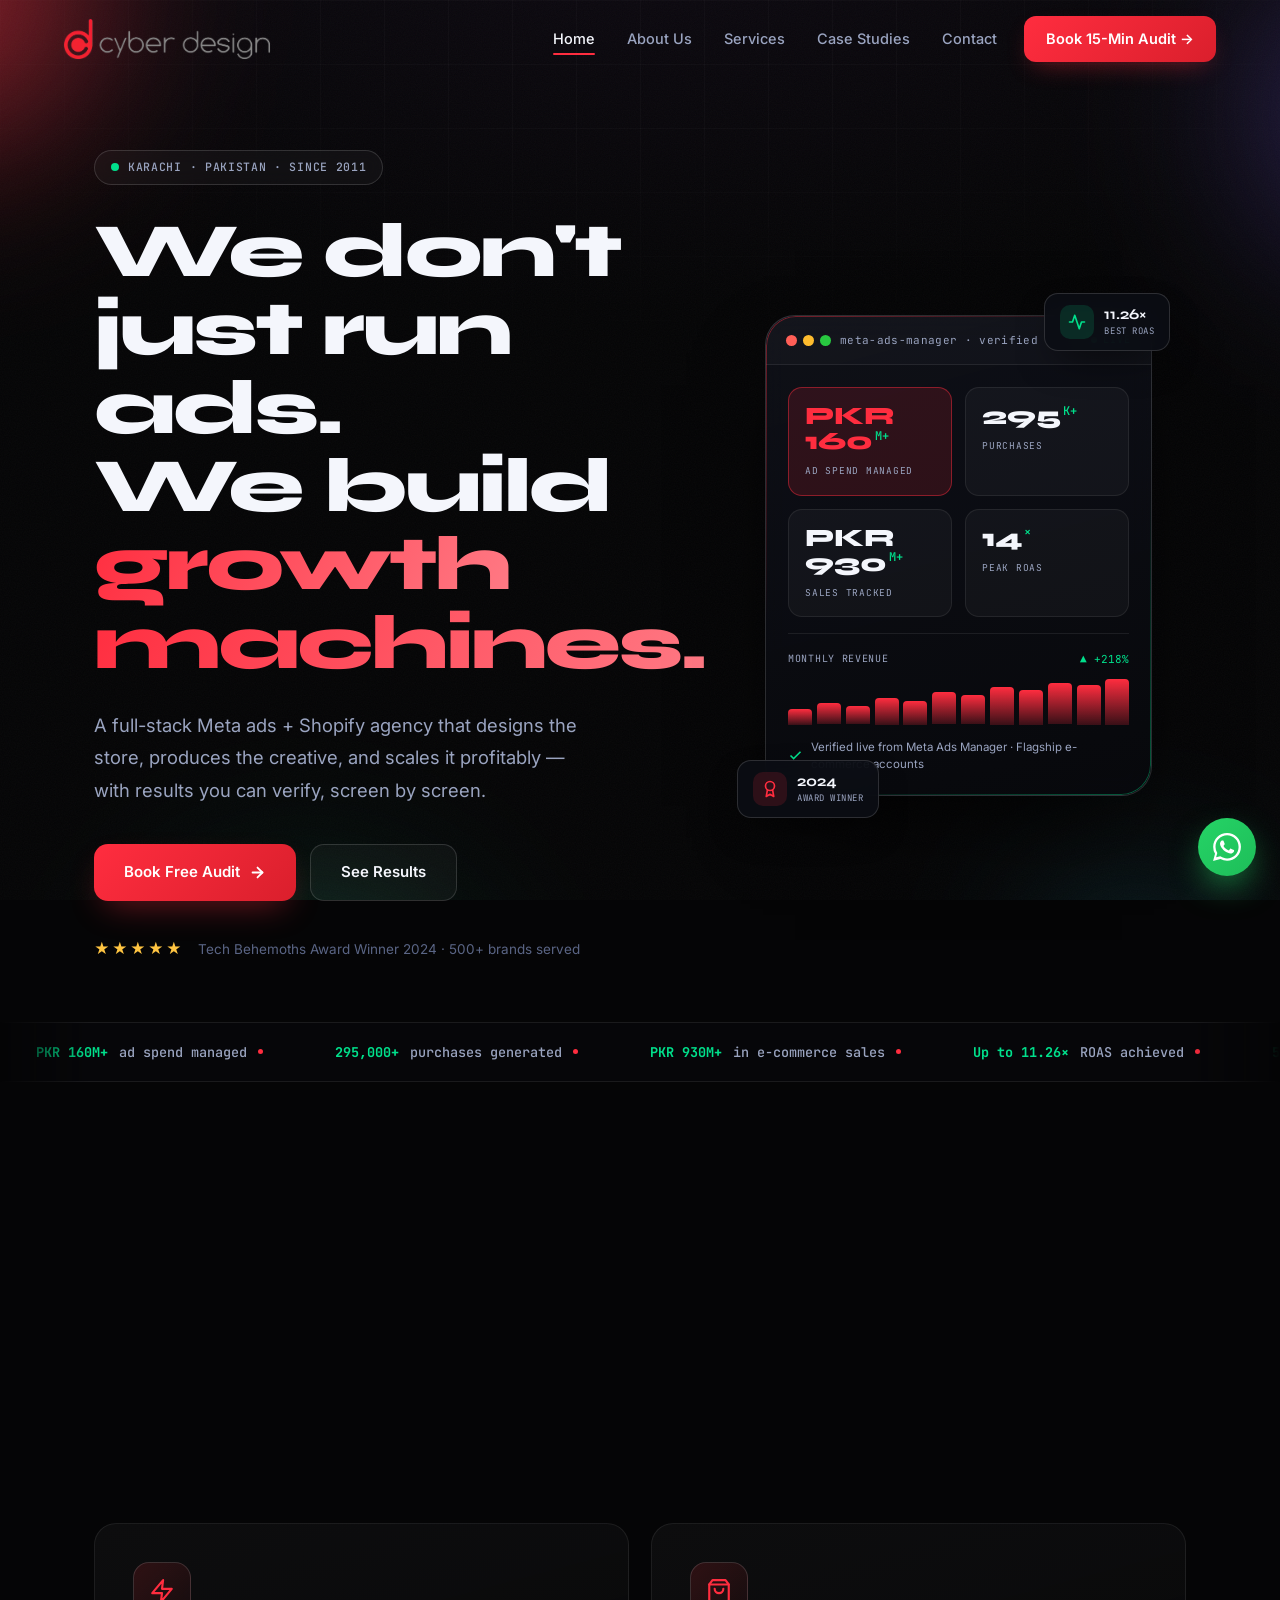
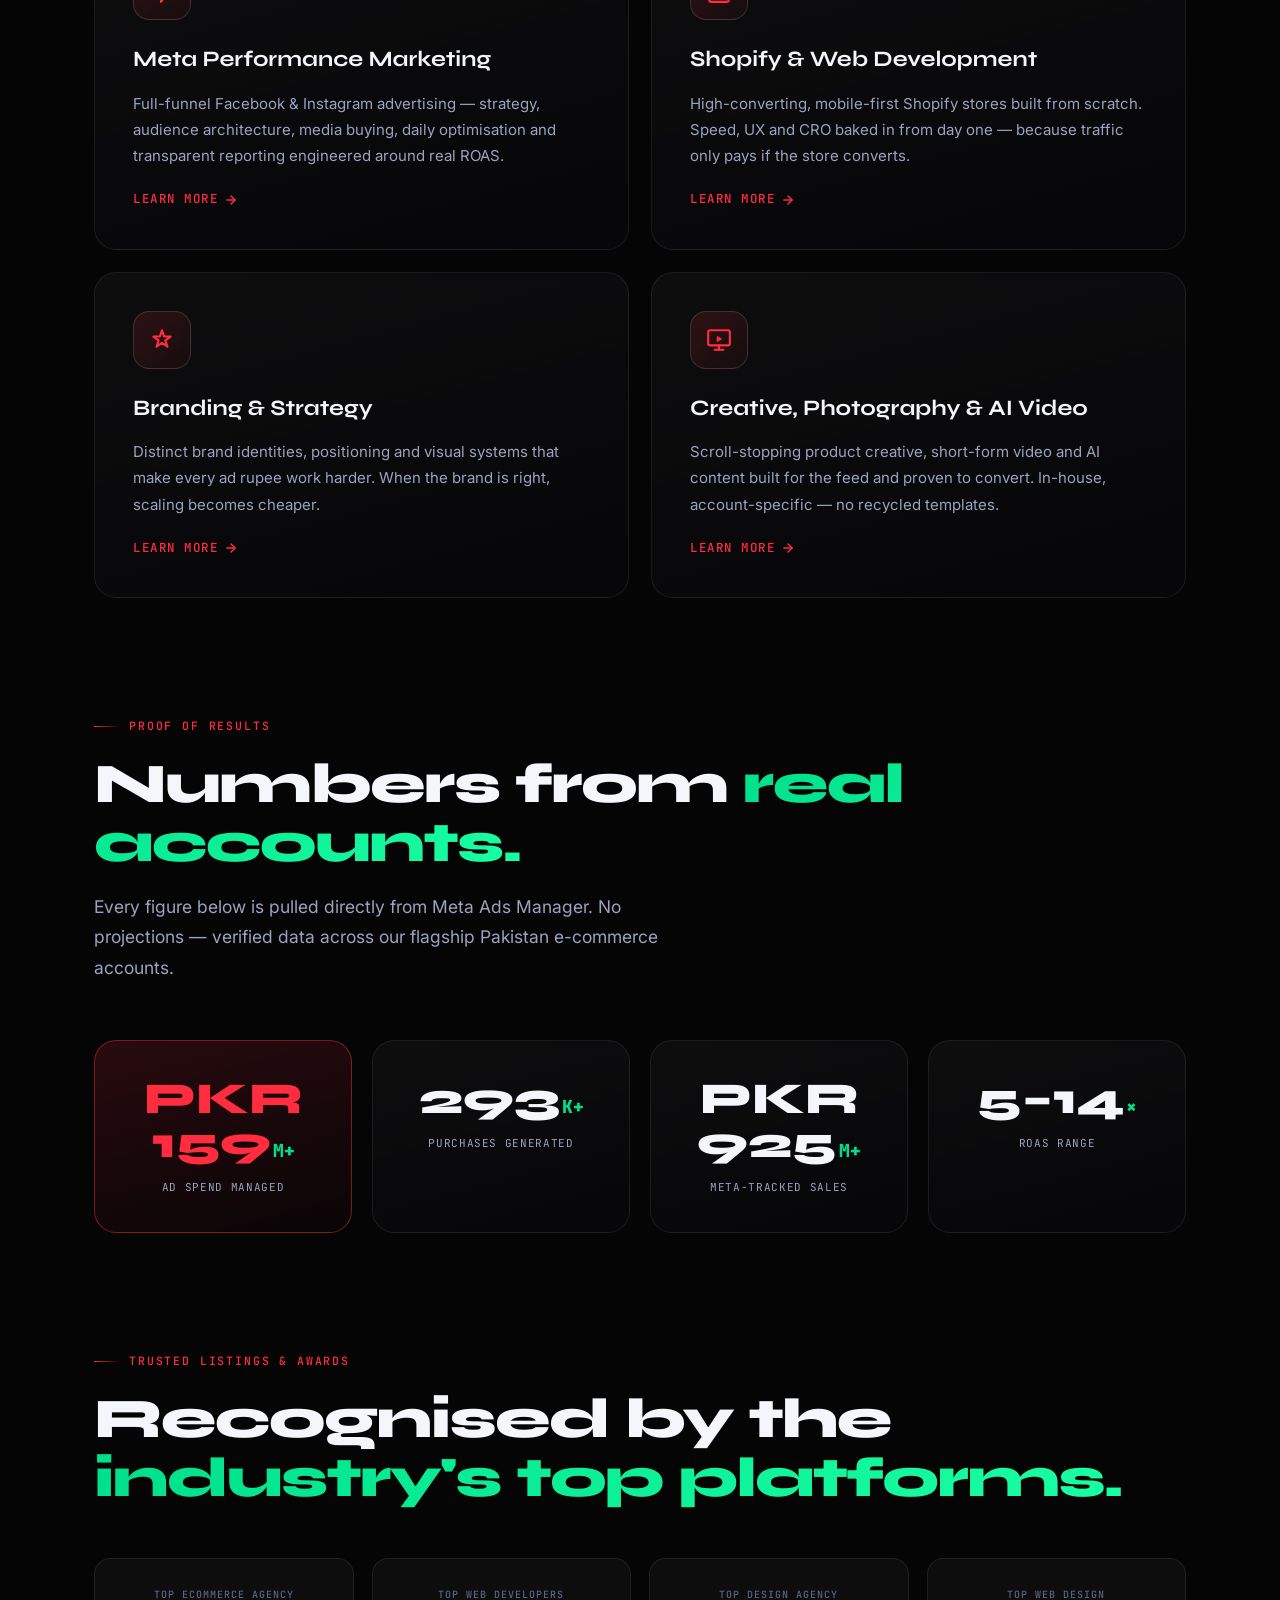
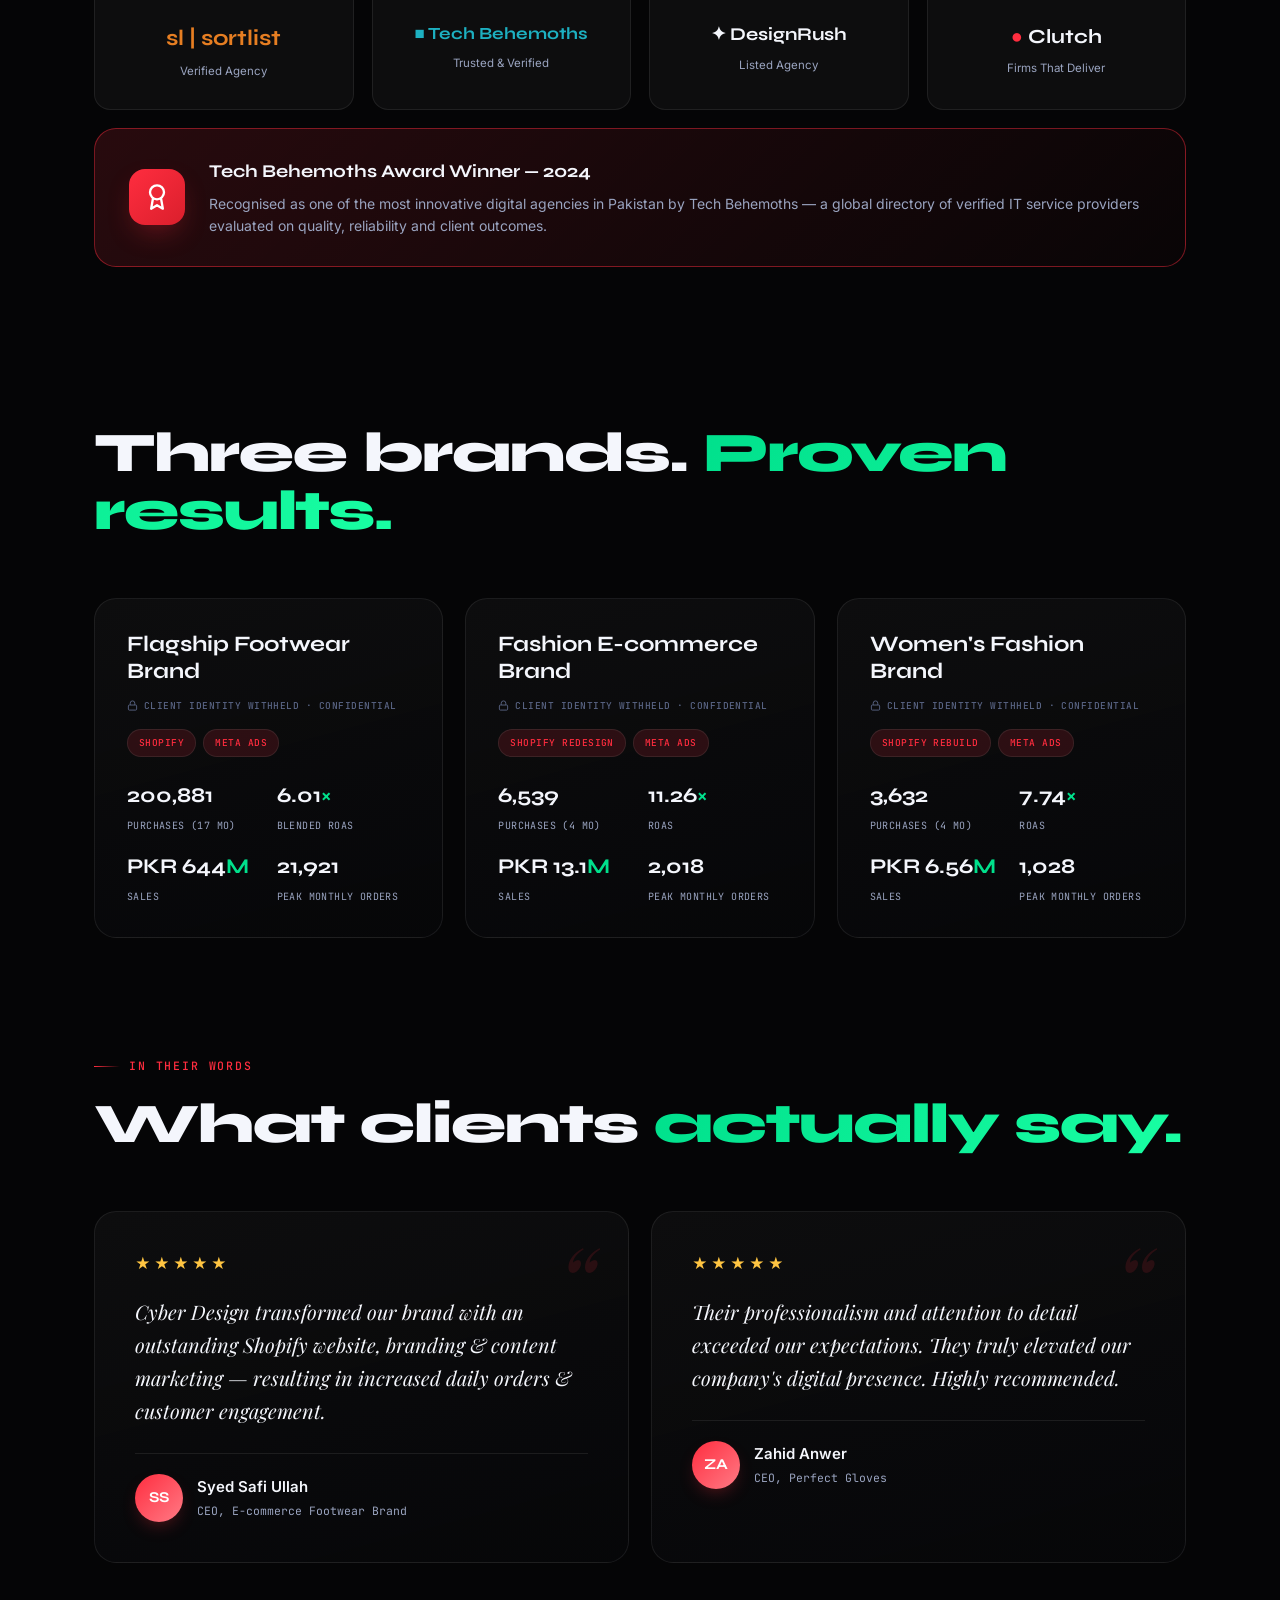
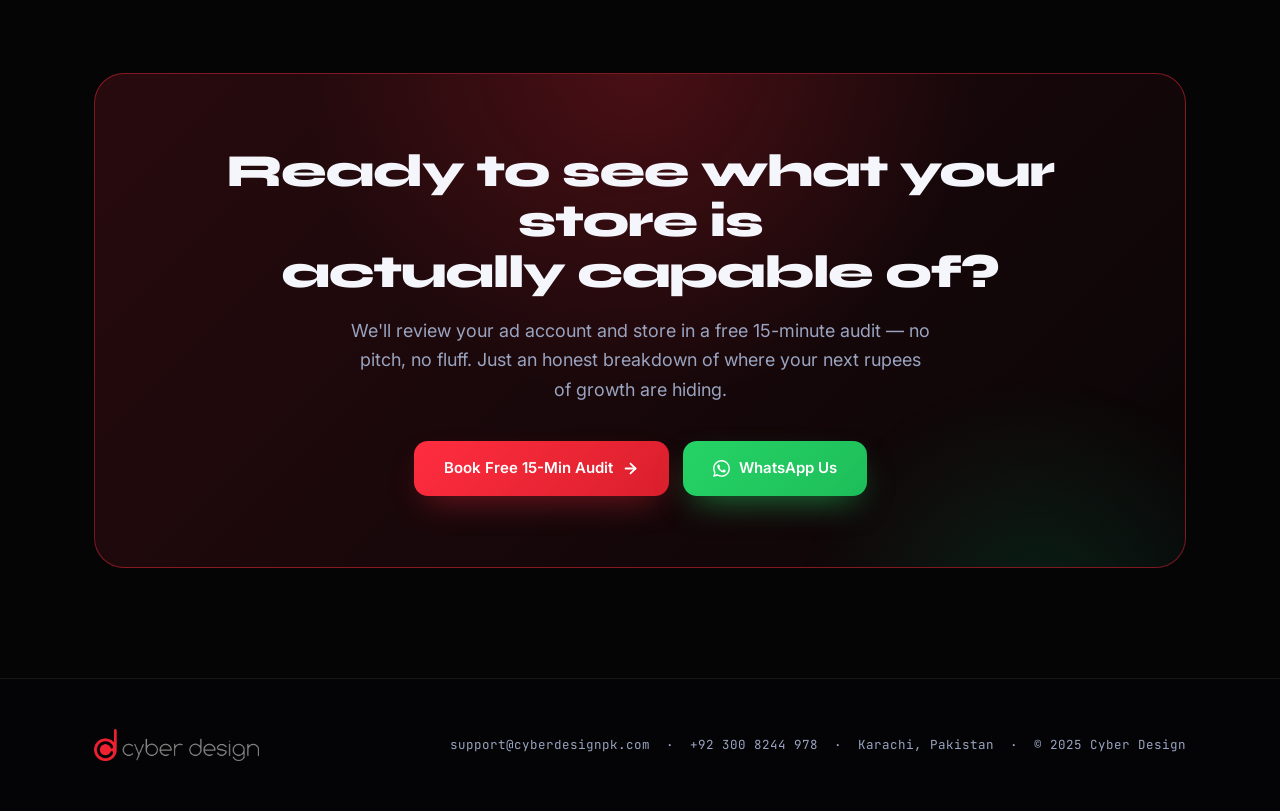
==== commit b6ae4cae: "Fix favicon across all pages + keep dark-glass design - Use the square brand favicon (cyberdesign-fa" ====
--- a/index.html
+++ b/index.html
@@ -16,8 +16,11 @@
 <meta name="twitter:card" content="summary_large_image">
 <meta name="twitter:title" content="Cyber Design — Meta Ads & Shopify Growth Agency Karachi | Up to 11× ROAS">
 <meta name="twitter:description" content="Pakistan's performance Meta ads agency. PKR 160M+ managed, 295K+ purchases, up to 11× ROAS — verified. Free 15-min audit. Karachi.">
-<link rel="icon" type="image/webp" href="cyberdesign-logo.webp">
-<link rel="apple-touch-icon" href="cyberdesign-logo.webp">
+<link rel="icon" href="favicon.ico" sizes="any">
+<link rel="icon" type="image/png" sizes="32x32" href="favicon-32.png">
+<link rel="icon" type="image/png" sizes="16x16" href="favicon-16.png">
+<link rel="icon" type="image/webp" href="cyberdesign-favicon.webp">
+<link rel="apple-touch-icon" sizes="180x180" href="favicon-180.png">
 <script type="application/ld+json">{
   "@context":"https://schema.org",
   "@type":["MarketingAgency","LocalBusiness"],
@@ -33,7 +36,8 @@
 }</script>
 <link rel="preconnect" href="https://fonts.googleapis.com">
 <link rel="preconnect" href="https://fonts.gstatic.com" crossorigin>
-<link rel="stylesheet" href="https://fonts.googleapis.com/css2?family=Anton&family=Archivo:wght@600;700;800;900&family=Inter:wght@400;500;600&family=JetBrains+Mono:wght@400;500;700&family=Playfair+Display:ital@1&display=swap">
+<link rel="stylesheet" href="https://fonts.googleapis.com/css2?family=Syne:wght@600;700;800&family=Inter:wght@300;400;500;600;700&family=JetBrains+Mono:wght@400;500;700&family=Playfair+Display:ital@1&display=swap">
+<link rel="stylesheet" href="styles.css">
 <!-- Google tag (gtag.js) -->
 <script async src="https://www.googletagmanager.com/gtag/js?id=G-51XB3NVH1X"></script>
 <script>
@@ -42,505 +46,230 @@
   gtag('js', new Date());
   gtag('config', 'G-51XB3NVH1X');
 </script>
-<style>
-/* ============================================================
-   CYBER DESIGN — Editorial Brutalism (UUPM)
-   Paper + Ink + Vermillion · type-as-hero · hard borders
-   ============================================================ */
-*,*::before,*::after{box-sizing:border-box;margin:0;padding:0}
-html{scroll-behavior:smooth}
-:root{
-  --paper:#F3F0E7;--paper2:#EAE6D9;--ink:#0E0E0E;--ink2:#1A1A1A;
-  --red:#E1251B;--red2:#FF3B23;
-  --mut:#6B675C;--line:#0E0E0E;
-  --shadow:6px 6px 0 var(--ink);
-  --shadow-red:6px 6px 0 var(--red);
-  --maxw:1280px;
-  --ease:cubic-bezier(0.2,0.9,0.25,1);
-}
-body{font-family:"Inter",system-ui,sans-serif;background:var(--paper);color:var(--ink);line-height:1.55;font-size:16px;-webkit-font-smoothing:antialiased;-moz-osx-font-smoothing:grayscale;overflow-x:hidden}
-img{max-width:100%;display:block}
-a{text-decoration:none;color:inherit}
-button{cursor:pointer;font-family:inherit;border:none;background:none}
-::selection{background:var(--red);color:#fff}
-.mono{font-family:"JetBrains Mono",monospace}
-
-/* paper grain */
-body::before{content:"";position:fixed;inset:0;z-index:0;pointer-events:none;opacity:.5;mix-blend-mode:multiply;background-image:url("data:image/svg+xml,%3Csvg xmlns='http://www.w3.org/2000/svg' width='200' height='200'%3E%3Cfilter id='n'%3E%3CfeTurbulence type='fractalNoise' baseFrequency='0.9' numOctaves='2'/%3E%3C/filter%3E%3Crect width='100%25' height='100%25' filter='url(%23n)' opacity='0.04'/%3E%3C/svg%3E")}
-.scroll-bar{position:fixed;top:0;left:0;height:4px;width:0;background:var(--red);z-index:300;transition:width .1s linear}
-
-/* ---------------- NAV ---------------- */
-nav{position:fixed;top:0;left:0;right:0;z-index:200;background:var(--ink);border-bottom:2px solid var(--ink)}
-.nav-in{max-width:var(--maxw);margin:0 auto;padding:0 24px;height:68px;display:flex;align-items:center;justify-content:space-between}
-.nav-logo img{height:34px;width:auto}
-.nav-links{display:flex;align-items:center;gap:4px}
-.nav-links a{font-family:"JetBrains Mono",monospace;font-size:12.5px;font-weight:500;letter-spacing:.04em;text-transform:uppercase;color:#CFC9BB;padding:10px 14px;position:relative;transition:color .15s}
-.nav-links a::after{content:"";position:absolute;left:14px;right:14px;bottom:8px;height:2px;background:var(--red);transform:scaleX(0);transform-origin:left;transition:transform .2s var(--ease)}
-.nav-links a:hover,.nav-links a.cur{color:#fff}
-.nav-links a:hover::after,.nav-links a.cur::after{transform:scaleX(1)}
-.nav-cta{margin-left:10px;background:var(--red);color:#fff!important;padding:11px 18px!important;font-weight:700!important;border:2px solid var(--red);transition:.15s}
-.nav-cta::after{display:none!important}
-.nav-cta:hover{background:#fff;color:var(--ink)!important;border-color:#fff}
-.ham{display:none;flex-direction:column;gap:5px;padding:8px}
-.ham span{display:block;width:26px;height:2.5px;background:#fff;transition:.25s var(--ease)}
-.ham.act span:nth-child(1){transform:translateY(7.5px) rotate(45deg)}
-.ham.act span:nth-child(2){opacity:0}
-.ham.act span:nth-child(3){transform:translateY(-7.5px) rotate(-45deg)}
-.mob{display:none;position:fixed;inset:68px 0 0;background:var(--ink);z-index:199;padding:24px;flex-direction:column}
-.mob.open{display:flex}
-.mob a{font-family:"Anton",sans-serif;font-size:34px;text-transform:uppercase;color:#fff;padding:16px 0;border-bottom:2px solid #2A2A2A;letter-spacing:.01em}
-.mob a:hover{color:var(--red);padding-left:14px;transition:.2s}
-.mob .mob-cta{color:var(--red)}
-
-/* ---------------- LAYOUT ---------------- */
-.wrap{max-width:var(--maxw);margin:0 auto;padding:0 24px;position:relative;z-index:1}
-.sec{padding:96px 0;position:relative;border-bottom:2px solid var(--ink)}
-.sec--ink{background:var(--ink);color:var(--paper);border-bottom:2px solid var(--ink)}
-.sec--red{background:var(--red);color:#fff;border-bottom:2px solid var(--ink)}
-.eyebrow{display:inline-flex;align-items:center;gap:10px;font-family:"JetBrains Mono",monospace;font-size:12px;font-weight:600;letter-spacing:.12em;text-transform:uppercase;margin-bottom:26px}
-.eyebrow::before{content:"";width:34px;height:2px;background:var(--red)}
-.sec--ink .eyebrow,.sec--red .eyebrow{color:#fff}
-.kicker{font-family:"Anton",sans-serif;text-transform:uppercase;letter-spacing:.005em;line-height:.92;font-weight:400}
-h2.head{font-family:"Anton",sans-serif;text-transform:uppercase;font-size:clamp(40px,7vw,96px);line-height:.9;letter-spacing:.004em;font-weight:400}
-.head .red{color:var(--red)}
-.lead{font-size:19px;line-height:1.6;max-width:620px;color:var(--ink);margin-top:22px}
-.sec--ink .lead{color:#C9C4B6}
-.muted{color:var(--mut)}
-
-/* ---------------- BUTTONS ---------------- */
-.btn{display:inline-flex;align-items:center;gap:10px;font-family:"JetBrains Mono",monospace;font-weight:700;font-size:14px;letter-spacing:.03em;text-transform:uppercase;padding:16px 26px;border:2px solid var(--ink);transition:transform .12s var(--ease),box-shadow .12s var(--ease),background .15s,color .15s;cursor:pointer}
-.btn svg{width:16px;height:16px}
-.btn-red{background:var(--red);color:#fff;border-color:var(--ink);box-shadow:var(--shadow)}
-.btn-red:hover{transform:translate(-2px,-2px);box-shadow:8px 8px 0 var(--ink)}
-.btn-ink{background:var(--ink);color:#fff;box-shadow:var(--shadow-red)}
-.btn-ink:hover{transform:translate(-2px,-2px);box-shadow:8px 8px 0 var(--red)}
-.btn-out{background:transparent;color:var(--ink);box-shadow:none}
-.btn-out:hover{background:var(--ink);color:#fff}
-.sec--ink .btn-out{color:#fff;border-color:#fff}
-.sec--ink .btn-out:hover{background:#fff;color:var(--ink)}
-.btn-wa{background:#0E0E0E;color:#fff;border-color:#0E0E0E;box-shadow:var(--shadow-red)}
-.btn-wa:hover{transform:translate(-2px,-2px);box-shadow:8px 8px 0 var(--red)}
-
-/* ---------------- HERO ---------------- */
-.hero{padding-top:140px;padding-bottom:0}
-.hero-top{display:flex;justify-content:space-between;align-items:flex-end;gap:20px;flex-wrap:wrap;padding-bottom:22px;border-bottom:2px solid var(--ink)}
-.hero-tag{font-family:"JetBrains Mono",monospace;font-size:12px;letter-spacing:.1em;text-transform:uppercase;display:flex;align-items:center;gap:9px}
-.hero-tag .dot{width:9px;height:9px;background:var(--red);border-radius:50%;display:inline-block;animation:blink 1.4s steps(1) infinite}
-@keyframes blink{50%{opacity:.25}}
-.hero-grid{display:grid;grid-template-columns:1.55fr 1fr;gap:0;border-bottom:2px solid var(--ink)}
-.hero-left{padding:44px 44px 44px 0}
-.hero-right{padding:44px 0 44px 44px;border-left:2px solid var(--ink);display:flex;align-items:center}
-.hero h1{font-family:"Anton",sans-serif;text-transform:uppercase;font-size:clamp(52px,9vw,140px);line-height:.85;letter-spacing:.004em;font-weight:400}
-.hero h1 .ln{display:block;overflow:hidden}
-.hero h1 .ln span{display:block;transform:translateY(105%);animation:rise .8s var(--ease) forwards}
-.hero h1 .ln:nth-child(2) span{animation-delay:.08s}
-.hero h1 .ln:nth-child(3) span{animation-delay:.16s}
-.hero h1 .hl{background:var(--red);color:#fff;padding:0 .12em;box-decoration-break:clone;-webkit-box-decoration-break:clone}
-@keyframes rise{to{transform:none}}
-.hero-sub{margin-top:30px;font-size:19px;line-height:1.6;max-width:540px;color:var(--ink);opacity:0;animation:fade .7s var(--ease) .5s forwards}
-.hero-btns{display:flex;gap:16px;margin-top:34px;flex-wrap:wrap;opacity:0;animation:fade .7s var(--ease) .65s forwards}
-@keyframes fade{to{opacity:1}}
-
-/* receipt card */
-.receipt{width:100%;background:#fff;border:2px solid var(--ink);box-shadow:var(--shadow);font-family:"JetBrains Mono",monospace;opacity:0;transform:translateY(24px);animation:fade .7s var(--ease) .4s forwards,rcards .7s var(--ease) .4s forwards}
-@keyframes rcards{to{transform:none}}
-.rc-top{background:var(--ink);color:#fff;padding:14px 18px;display:flex;justify-content:space-between;align-items:center;font-size:11px;letter-spacing:.08em;text-transform:uppercase}
-.rc-top .v{display:inline-flex;align-items:center;gap:6px;color:#5BE3A7}
-.rc-top .v::before{content:"";width:7px;height:7px;background:#21D07A;border-radius:50%;animation:blink 1.4s steps(1) infinite}
-.rc-body{padding:20px 18px}
-.rc-title{font-family:"Archivo",sans-serif;font-weight:800;font-size:13px;letter-spacing:.04em;text-transform:uppercase;margin-bottom:14px;color:var(--mut)}
-.rc-row{display:flex;justify-content:space-between;align-items:baseline;padding:11px 0;border-bottom:1.5px dashed #C9C4B6;font-size:13px}
-.rc-row .l{color:var(--mut);text-transform:uppercase;letter-spacing:.03em;font-size:11px}
-.rc-row .n{font-family:"Anton",sans-serif;font-size:24px;letter-spacing:.01em}
-.rc-row.big .n{color:var(--red)}
-.rc-total{display:flex;justify-content:space-between;align-items:baseline;padding-top:16px;margin-top:6px;border-top:2px solid var(--ink)}
-.rc-total .l{font-weight:700;text-transform:uppercase;font-size:12px;letter-spacing:.05em}
-.rc-total .n{font-family:"Anton",sans-serif;font-size:34px;color:var(--red)}
-.rc-foot{padding:12px 18px;border-top:2px dashed #C9C4B6;font-size:10.5px;color:var(--mut);text-align:center;letter-spacing:.05em;text-transform:uppercase}
-
-/* ---------------- MARQUEE ---------------- */
-.marq{background:var(--ink);color:#fff;border-bottom:2px solid var(--ink);overflow:hidden;padding:0}
-.marq-tr{display:flex;width:max-content;animation:scroll 30s linear infinite}
-.marq-tr:hover{animation-play-state:paused}
-.marq-it{font-family:"Anton",sans-serif;text-transform:uppercase;font-size:30px;letter-spacing:.02em;padding:16px 0;display:inline-flex;align-items:center;white-space:nowrap}
-.marq-it span{padding:0 26px}
-.marq-it .st{color:var(--red)}
-.marq-it .sep{color:#3A3A3A}
-@keyframes scroll{to{transform:translateX(-50%)}}
-
-/* ---------------- BIG STATS ---------------- */
-.stats{display:grid;grid-template-columns:repeat(4,1fr)}
-.stat{padding:14px 26px;border-right:2px solid var(--ink)}
-.stat:last-child{border-right:none}
-.stat .n{font-family:"Anton",sans-serif;font-size:clamp(40px,5vw,72px);line-height:.95;letter-spacing:.005em}
-.stat .n .sup{font-size:.4em;vertical-align:super;color:var(--red)}
-.stat .l{font-family:"JetBrains Mono",monospace;font-size:11.5px;text-transform:uppercase;letter-spacing:.06em;color:var(--mut);margin-top:10px}
-.stat.red .n{color:var(--red)}
-
-/* ---------------- SERVICES (index rows) ---------------- */
-.srv{display:block;border-top:2px solid #2A2A2A;position:relative;overflow:hidden;transition:background .2s var(--ease)}
-.srv:last-child{border-bottom:2px solid #2A2A2A}
-.srv-in{display:grid;grid-template-columns:120px 1fr auto;gap:28px;align-items:center;padding:34px 16px;position:relative;z-index:1;transition:transform .25s var(--ease),color .2s,padding .25s var(--ease)}
-.srv-no{font-family:"JetBrains Mono",monospace;font-size:15px;color:var(--red);font-weight:700;letter-spacing:.05em}
-.srv-mid h3{font-family:"Anton",sans-serif;text-transform:uppercase;font-size:clamp(28px,4vw,52px);line-height:.95;letter-spacing:.006em;font-weight:400}
-.srv-mid p{font-size:14.5px;color:#A8A296;max-width:560px;margin-top:10px;line-height:1.6;transition:color .2s}
-.srv-arrow{width:56px;height:56px;border:2px solid #3A3A3A;display:flex;align-items:center;justify-content:center;color:#fff;flex-shrink:0;transition:.2s var(--ease)}
-.srv-arrow svg{width:22px;height:22px}
-.srv:hover{background:var(--red)}
-.srv:hover .srv-in{padding-left:34px}
-.srv:hover .srv-no{color:#fff}
-.srv:hover .srv-mid p{color:#FFD9D5}
-.srv:hover .srv-arrow{background:#fff;color:var(--red);border-color:#fff;transform:rotate(-45deg)}
-
-/* ---------------- CASE STUDIES ---------------- */
-.cases{display:grid;grid-template-columns:1fr;gap:0;margin-top:56px;border:2px solid var(--ink)}
-.case{display:grid;grid-template-columns:1fr 1.3fr;border-bottom:2px solid var(--ink);background:#fff}
-.case:last-child{border-bottom:none}
-.case-l{padding:36px;border-right:2px solid var(--ink)}
-.case-tag{font-family:"JetBrains Mono",monospace;font-size:11px;text-transform:uppercase;letter-spacing:.06em;color:var(--mut);display:flex;align-items:center;gap:7px;margin-bottom:16px}
-.case-tag svg{width:12px;height:12px}
-.case-l h3{font-family:"Anton",sans-serif;text-transform:uppercase;font-size:clamp(26px,3vw,38px);line-height:.95;letter-spacing:.006em;font-weight:400}
-.case-chips{display:flex;gap:8px;margin-top:16px;flex-wrap:wrap}
-.case-chips span{font-family:"JetBrains Mono",monospace;font-size:10.5px;text-transform:uppercase;letter-spacing:.04em;border:1.5px solid var(--ink);padding:5px 11px;font-weight:500}
-.case-r{display:grid;grid-template-columns:1fr 1fr}
-.cstat{padding:26px 28px;border-right:1.5px solid var(--paper2);border-bottom:1.5px solid var(--paper2)}
-.cstat:nth-child(2n){border-right:none}
-.cstat:nth-child(n+3){border-bottom:none}
-.cstat .n{font-family:"Anton",sans-serif;font-size:34px;line-height:.95;letter-spacing:.01em}
-.cstat .n .g{color:var(--red)}
-.cstat .l{font-family:"JetBrains Mono",monospace;font-size:10.5px;text-transform:uppercase;letter-spacing:.05em;color:var(--mut);margin-top:8px}
-
-/* ---------------- TRUST ---------------- */
-.trust{display:grid;grid-template-columns:repeat(4,1fr);border:2px solid #2A2A2A;margin-top:8px}
-.trust div{padding:28px 22px;border-right:2px solid #2A2A2A}
-.trust div:last-child{border-right:none}
-.trust .tl{font-family:"JetBrains Mono",monospace;font-size:10px;letter-spacing:.08em;text-transform:uppercase;color:#7E7A6E;margin-bottom:12px}
-.trust .tn{font-family:"Archivo",sans-serif;font-weight:800;font-size:19px}
-.trust .ts{font-size:11.5px;color:#9A9488;margin-top:5px;font-family:"JetBrains Mono",monospace}
-.award{margin-top:28px;border:2px solid var(--red);background:rgba(225,37,27,.08);padding:28px 32px;display:flex;align-items:center;gap:24px}
-.award .ai{width:60px;height:60px;background:var(--red);display:flex;align-items:center;justify-content:center;color:#fff;flex-shrink:0}
-.award .ai svg{width:30px;height:30px}
-.award .at{font-family:"Archivo",sans-serif;font-weight:800;font-size:18px;text-transform:uppercase;letter-spacing:.01em;margin-bottom:7px}
-.award .ad{font-size:14px;color:#B8B2A6;line-height:1.55}
-
-/* ---------------- TESTIMONIALS ---------------- */
-.tg{display:grid;grid-template-columns:1fr 1fr;border:2px solid var(--ink);margin-top:54px}
-.tq{padding:42px 40px;background:#fff}
-.tq:first-child{border-right:2px solid var(--ink)}
-.tq .stars{color:var(--red);font-size:15px;letter-spacing:3px;margin-bottom:20px}
-.tq blockquote{font-family:"Playfair Display",serif;font-style:italic;font-size:23px;line-height:1.5}
-.tq .auth{display:flex;align-items:center;gap:14px;margin-top:26px;padding-top:20px;border-top:2px solid var(--ink)}
-.tq .av{width:48px;height:48px;background:var(--ink);color:#fff;display:flex;align-items:center;justify-content:center;font-family:"Archivo",sans-serif;font-weight:800;font-size:15px;flex-shrink:0}
-.tq .nm{font-family:"Archivo",sans-serif;font-weight:700;font-size:15px}
-.tq .ro{font-family:"JetBrains Mono",monospace;font-size:11.5px;color:var(--mut);margin-top:3px}
-
-/* ---------------- CTA ---------------- */
-.cta-wrap{text-align:center;max-width:900px;margin:0 auto}
-.cta-wrap h2{font-family:"Anton",sans-serif;text-transform:uppercase;font-size:clamp(44px,8vw,120px);line-height:.86;letter-spacing:.005em;color:#fff}
-.cta-wrap p{font-size:19px;color:#fff;opacity:.92;max-width:560px;margin:24px auto 0;line-height:1.55}
-.cta-btns{display:flex;gap:16px;justify-content:center;flex-wrap:wrap;margin-top:38px}
-.sec--red .btn-ink{box-shadow:6px 6px 0 #fff}
-.sec--red .btn-ink:hover{box-shadow:8px 8px 0 #fff}
-.sec--red .btn-out{border-color:#fff;color:#fff}
-.sec--red .btn-out:hover{background:#fff;color:var(--red)}
-
-/* ---------------- FOOTER ---------------- */
-footer{background:var(--ink);color:var(--paper);padding:60px 0 40px}
-.foot-top{display:flex;justify-content:space-between;align-items:flex-start;gap:30px;flex-wrap:wrap;padding-bottom:40px;border-bottom:2px solid #2A2A2A}
-.foot-big{font-family:"Anton",sans-serif;text-transform:uppercase;font-size:clamp(40px,6vw,84px);line-height:.9;letter-spacing:.006em}
-.foot-c{font-family:"JetBrains Mono",monospace;font-size:13px;line-height:2;color:#B8B2A6}
-.foot-c a:hover{color:var(--red)}
-.foot-bot{display:flex;justify-content:space-between;align-items:center;flex-wrap:wrap;gap:14px;padding-top:26px;font-family:"JetBrains Mono",monospace;font-size:11.5px;color:#7E7A6E;text-transform:uppercase;letter-spacing:.04em}
-
-/* floating wa */
-.wa{position:fixed;right:22px;bottom:22px;z-index:150;width:60px;height:60px;background:var(--red);border:2px solid var(--ink);box-shadow:var(--shadow);display:flex;align-items:center;justify-content:center;color:#fff;transition:.15s var(--ease)}
-.wa svg{width:30px;height:30px}
-.wa:hover{transform:translate(-2px,-2px);box-shadow:8px 8px 0 var(--ink)}
-
-/* reveal */
-.rev{opacity:0;transform:translateY(30px);transition:opacity .6s var(--ease),transform .6s var(--ease)}
-.rev.in{opacity:1;transform:none}
-.rev.d1{transition-delay:.07s}.rev.d2{transition-delay:.14s}.rev.d3{transition-delay:.21s}
-
-@media(prefers-reduced-motion:reduce){
-  *{animation-duration:.001ms!important;transition-duration:.001ms!important;animation-iteration-count:1!important}
-  .rev{opacity:1;transform:none}
-  .hero h1 .ln span,.hero-sub,.hero-btns,.receipt{opacity:1!important;transform:none!important}
-}
-
-/* ---------------- RESPONSIVE ---------------- */
-@media(max-width:1000px){
-  .hero-grid{grid-template-columns:1fr}
-  .hero-left{padding:30px 0 36px}
-  .hero-right{border-left:none;border-top:2px solid var(--ink);padding:36px 0}
-  .stats{grid-template-columns:1fr 1fr}
-  .stat:nth-child(2){border-right:none}
-  .stat:nth-child(-n+2){border-bottom:2px solid var(--ink)}
-  .case{grid-template-columns:1fr}
-  .case-l{border-right:none;border-bottom:2px solid var(--ink)}
-  .trust{grid-template-columns:1fr 1fr}
-  .trust div:nth-child(2){border-right:none}
-  .trust div:nth-child(-n+2){border-bottom:2px solid #2A2A2A}
-  .tg{grid-template-columns:1fr}
-  .tq:first-child{border-right:none;border-bottom:2px solid var(--ink)}
-  .nav-links{display:none}
-  .ham{display:flex}
-  .srv-in{grid-template-columns:64px 1fr;gap:18px}
-  .srv-arrow{display:none}
-}
-@media(max-width:560px){
-  .sec{padding:64px 0}
-  .stats{grid-template-columns:1fr}
-  .stat{border-right:none;border-bottom:2px solid var(--ink)}
-  .stat:last-child{border-bottom:none}
-  .trust{grid-template-columns:1fr}
-  .trust div{border-right:none;border-bottom:2px solid #2A2A2A}
-  .case-r{grid-template-columns:1fr 1fr}
-  .marq-it{font-size:22px}
-  .award{flex-direction:column;text-align:center}
-  .wa{display:none}
-}
-</style>
 </head>
 <body>
+<div class="bg-fx"><div class="aurora"><b class="b1"></b><b class="b2"></b><b class="b3"></b><b class="b4"></b></div></div>
+<div class="grid-fx"></div>
+<div class="noise-fx"></div>
+<div class="spotlight" id="spot"></div>
 <div class="scroll-bar" id="sbar"></div>
 
-<nav><div class="nav-in">
+<nav id="nav"><div class="nav-inner">
   <div class="nav-logo"><a href="index.html"><img src="cyberdesign-logo.webp" alt="Cyber Design Agency Karachi"></a></div>
   <div class="nav-links">
     <a href="index.html" class="cur">Home</a>
-    <a href="about-us.html">About</a>
+    <a href="about-us.html">About Us</a>
     <a href="services.html">Services</a>
-    <a href="case-studies.html">Work</a>
+    <a href="case-studies.html">Case Studies</a>
     <a href="contact.html">Contact</a>
-    <a href="contact.html" class="nav-cta">Book Audit ↗</a>
+    <a href="contact.html" class="nav-cta">Book 15-Min Audit →</a>
   </div>
   <div class="ham" id="ham"><span></span><span></span><span></span></div>
 </div></nav>
-<div class="mob" id="mob">
+<div class="mob-menu" id="mob">
   <a href="index.html" class="cur">Home</a>
-  <a href="about-us.html">About</a>
+  <a href="about-us.html">About Us</a>
   <a href="services.html">Services</a>
-  <a href="case-studies.html">Work</a>
+  <a href="case-studies.html">Case Studies</a>
   <a href="contact.html">Contact</a>
-  <a href="contact.html" class="mob-cta">Book Audit ↗</a>
+  <a href="contact.html" class="mob-cta">Book 15-Min Audit →</a>
 </div>
 
 <!-- ===== HERO ===== -->
-<section class="hero">
- <div class="wrap">
-  <div class="hero-top">
-   <div class="hero-tag"><span class="dot"></span>Karachi · Pakistan — Est. 2011</div>
-   <div class="hero-tag">Meta Ads · Shopify · Creative</div>
-  </div>
-  <div class="hero-grid">
-   <div class="hero-left">
-    <h1>
-     <span class="ln"><span>We don't</span></span>
-     <span class="ln"><span>just run ads.</span></span>
-     <span class="ln"><span>We build <em class="hl" style="font-style:normal">growth</em></span></span>
-     <span class="ln"><span><em class="hl" style="font-style:normal">machines.</em></span></span>
-    </h1>
-    <p class="hero-sub">A full-stack Meta ads + Shopify agency that designs the store, produces the creative, and scales it profitably — with results you can verify, screen by screen.</p>
-    <div class="hero-btns">
-     <a class="btn btn-red" href="contact.html">Book Free Audit
-      <svg viewBox="0 0 24 24" fill="none" stroke="currentColor" stroke-width="2.5" stroke-linecap="round" stroke-linejoin="round"><line x1="7" y1="17" x2="17" y2="7"/><polyline points="7 7 17 7 17 17"/></svg></a>
-     <a class="btn btn-out" href="case-studies.html">See The Results</a>
+<section class="pt-hero">
+ <div class="wrap"><div class="hero-grid">
+  <div class="hero">
+   <div class="hero-badge"><span class="dot"></span>Karachi · Pakistan · Since 2011</div>
+   <h1 id="heroH1">
+     <span class="word" style="animation-delay:.05s">We</span> <span class="word" style="animation-delay:.12s">don't</span> <span class="word" style="animation-delay:.19s">just</span> <span class="word" style="animation-delay:.26s">run</span> <span class="word" style="animation-delay:.33s">ads.</span><br>
+     <span class="word" style="animation-delay:.42s">We</span> <span class="word" style="animation-delay:.49s">build</span> <span class="word" style="animation-delay:.56s"><em>growth</em></span> <span class="word" style="animation-delay:.63s"><em>machines.</em></span>
+   </h1>
+   <p class="hero-sub">A full-stack Meta ads + Shopify agency that designs the store, produces the creative, and scales it profitably — with results you can verify, screen by screen.</p>
+   <div class="hero-btns">
+    <a class="btn btn-pri magnetic" href="contact.html">Book Free Audit
+      <svg viewBox="0 0 24 24" fill="none" stroke="currentColor" stroke-width="2.5" stroke-linecap="round" stroke-linejoin="round"><line x1="5" y1="12" x2="19" y2="12"/><polyline points="12 5 19 12 12 19"/></svg></a>
+    <a class="btn btn-sec magnetic" href="case-studies.html">See Results</a>
+   </div>
+   <div class="hero-foot">
+    <span class="stars">★★★★★</span>
+    <span class="ht">Tech Behemoths Award Winner 2024 · 500+ brands served</span>
+   </div>
+  </div>
+
+  <div style="position:relative">
+   <div class="hcard float">
+    <div class="hc-bar"><div class="dots"><i></i><i></i><i></i></div><div class="lbl">meta-ads-manager · verified</div><div class="live">Live</div></div>
+    <div class="hc-body">
+     <div class="hc-stats">
+      <div class="hc-stat hl"><div class="n" data-count="160" data-prefix="PKR "><span class="num">0</span><span class="sup">M+</span></div><div class="l">Ad Spend Managed</div></div>
+      <div class="hc-stat"><div class="n" data-count="295"><span class="num">0</span><span class="sup">K+</span></div><div class="l">Purchases</div></div>
+      <div class="hc-stat"><div class="n" data-count="930" data-prefix="PKR "><span class="num">0</span><span class="sup">M+</span></div><div class="l">Sales Tracked</div></div>
+      <div class="hc-stat"><div class="n" data-count="14"><span class="num">0</span><span class="sup">×</span></div><div class="l">Peak ROAS</div></div>
+     </div>
+     <div class="hc-chart">
+      <div class="ch-top"><span class="t">Monthly revenue</span><span class="v">▲ +218%</span></div>
+      <div class="spark" id="spark"></div>
+     </div>
+     <div class="hc-verified">
+      <svg viewBox="0 0 24 24" fill="none" stroke="currentColor" stroke-width="2.5"><polyline points="20 6 9 17 4 12"/></svg>
+      Verified live from Meta Ads Manager · Flagship e-commerce accounts
+     </div>
     </div>
    </div>
-   <div class="hero-right">
-    <div class="receipt">
-     <div class="rc-top"><span>Meta Ads Manager</span><span class="v">Verified</span></div>
-     <div class="rc-body">
-      <div class="rc-title">// Lifetime Account Summary</div>
-      <div class="rc-row big"><span class="l">Ad Spend Managed</span><span class="n" data-count="160" data-prefix="PKR " data-suffix="M+">PKR 0M+</span></div>
-      <div class="rc-row"><span class="l">Purchases Generated</span><span class="n" data-count="295" data-suffix="K+">0K+</span></div>
-      <div class="rc-row"><span class="l">Peak ROAS</span><span class="n" data-count="14" data-suffix="×">0×</span></div>
-      <div class="rc-total"><span class="l">Sales Tracked</span><span class="n" data-count="930" data-prefix="PKR " data-suffix="M+">PKR 0M+</span></div>
-     </div>
-     <div class="rc-foot">★ Flagship e-commerce accounts · Pakistan</div>
-    </div>
-   </div>
-  </div>
- </div>
+   <div class="chip-float chip-1">
+     <div class="ic"><svg viewBox="0 0 24 24" fill="none" stroke="currentColor" stroke-width="2.2" stroke-linecap="round" stroke-linejoin="round"><polyline points="22 12 18 12 15 21 9 3 6 12 2 12"/></svg></div>
+     <div><div class="ct">11.26×</div><div class="cl">Best ROAS</div></div>
+   </div>
+   <div class="chip-float chip-2">
+     <div class="ic"><svg viewBox="0 0 24 24" fill="none" stroke="currentColor" stroke-width="2.2" stroke-linecap="round" stroke-linejoin="round"><circle cx="12" cy="8" r="6"/><path d="M15.5 13.5 17 22l-5-3-5 3 1.5-8.5"/></svg></div>
+     <div><div class="ct">2024</div><div class="cl">Award Winner</div></div>
+   </div>
+  </div>
+ </div></div>
 </section>
 
 <!-- ===== MARQUEE ===== -->
-<div class="marq"><div class="marq-tr" id="marq">
-  <span class="marq-it"><span><span class="st">160M+</span>&nbsp;Ad Spend</span><span class="sep">/</span><span><span class="st">295K+</span>&nbsp;Purchases</span><span class="sep">/</span><span><span class="st">930M+</span>&nbsp;Sales</span><span class="sep">/</span><span><span class="st">11.26×</span>&nbsp;Peak ROAS</span><span class="sep">/</span><span><span class="st">500+</span>&nbsp;Brands</span><span class="sep">/</span><span><span class="st">Award</span>&nbsp;Winner 2024</span><span class="sep">/</span></div></div>
-
-<!-- ===== BIG STATS ===== -->
-<section class="sec">
- <div class="wrap">
-  <div class="eyebrow rev">Proof of results — pulled from Meta Ads Manager</div>
-  <div class="stats">
-   <div class="stat red rev"><div class="n">160<span class="sup">M+</span></div><div class="l">PKR Ad Spend Managed</div></div>
-   <div class="stat rev d1"><div class="n">295<span class="sup">K+</span></div><div class="l">Purchases Generated</div></div>
-   <div class="stat rev d2"><div class="n">930<span class="sup">M+</span></div><div class="l">PKR Meta-Tracked Sales</div></div>
-   <div class="stat rev d3"><div class="n">5–14<span class="sup">×</span></div><div class="l">ROAS Range Achieved</div></div>
-  </div>
- </div>
-</section>
+<div class="marquee"><div class="mq-track" id="mq">
+  <span class="mq-item"><strong>PKR 160M+</strong> ad spend managed<span class="dot"></span></span>
+  <span class="mq-item"><strong>295,000+</strong> purchases generated<span class="dot"></span></span>
+  <span class="mq-item"><strong>PKR 930M+</strong> in e-commerce sales<span class="dot"></span></span>
+  <span class="mq-item"><strong>Up to 11.26×</strong> ROAS achieved<span class="dot"></span></span>
+  <span class="mq-item"><strong>500+</strong> brands served since 2011<span class="dot"></span></span>
+  <span class="mq-item"><strong>Tech Behemoths</strong> Award Winner 2024<span class="dot"></span></span>
+</div></div>
 
 <!-- ===== SERVICES ===== -->
-<section class="sec sec--ink" style="padding-bottom:0">
- <div class="wrap">
-  <div class="eyebrow rev">What we do</div>
-  <h2 class="head rev">One team.<br><span class="red">Every layer</span> of growth.</h2>
-  <p class="lead rev">Most agencies buy media. We design the store, shape the brand, produce the creative and run the ads — one team, one funnel, higher returns.</p>
- </div>
- <div class="wrap" style="margin-top:54px;padding-left:0;padding-right:0">
-  <div style="border-top:2px solid #2A2A2A">
-   <a class="srv" href="meta-ads-agency-karachi.html"><div class="srv-in"><div class="srv-no">01 / META</div><div class="srv-mid"><h3>Meta Performance Marketing</h3><p>Full-funnel Facebook &amp; Instagram advertising — strategy, audience architecture, media buying, daily optimisation and transparent reporting engineered around real ROAS.</p></div><div class="srv-arrow"><svg viewBox="0 0 24 24" fill="none" stroke="currentColor" stroke-width="2.5" stroke-linecap="round" stroke-linejoin="round"><line x1="7" y1="17" x2="17" y2="7"/><polyline points="7 7 17 7 17 17"/></svg></div></div></a>
-   <a class="srv" href="shopify-development-karachi.html"><div class="srv-in"><div class="srv-no">02 / SHOPIFY</div><div class="srv-mid"><h3>Shopify &amp; Web Development</h3><p>High-converting, mobile-first Shopify stores built from scratch. Speed, UX and CRO baked in from day one — because traffic only pays if the store converts.</p></div><div class="srv-arrow"><svg viewBox="0 0 24 24" fill="none" stroke="currentColor" stroke-width="2.5" stroke-linecap="round" stroke-linejoin="round"><line x1="7" y1="17" x2="17" y2="7"/><polyline points="7 7 17 7 17 17"/></svg></div></div></a>
-   <a class="srv" href="branding-agency-karachi.html"><div class="srv-in"><div class="srv-no">03 / BRAND</div><div class="srv-mid"><h3>Branding &amp; Strategy</h3><p>Distinct brand identities, positioning and visual systems that make every ad rupee work harder. When the brand is right, scaling becomes cheaper.</p></div><div class="srv-arrow"><svg viewBox="0 0 24 24" fill="none" stroke="currentColor" stroke-width="2.5" stroke-linecap="round" stroke-linejoin="round"><line x1="7" y1="17" x2="17" y2="7"/><polyline points="7 7 17 7 17 17"/></svg></div></div></a>
-   <a class="srv" href="creative-photography-karachi.html"><div class="srv-in"><div class="srv-no">04 / CREATIVE</div><div class="srv-mid"><h3>Creative, Photography &amp; AI Video</h3><p>Scroll-stopping product creative, short-form video and AI content built for the feed and proven to convert. In-house, account-specific — no recycled templates.</p></div><div class="srv-arrow"><svg viewBox="0 0 24 24" fill="none" stroke="currentColor" stroke-width="2.5" stroke-linecap="round" stroke-linejoin="round"><line x1="7" y1="17" x2="17" y2="7"/><polyline points="7 7 17 7 17 17"/></svg></div></div></a>
+<section>
+ <div class="wrap">
+  <div class="eyebrow rev">What We Do</div>
+  <h2 class="title rev">One team. <em>Every layer of growth.</em></h2>
+  <p class="sub rev">Most agencies buy media. We design the store, shape the brand, produce the creative and run the ads — one team, one funnel, higher returns.</p>
+  <div class="svc-grid">
+   <a class="svc rev d1" href="meta-ads-agency-karachi.html">
+     <div class="svc-ic"><svg viewBox="0 0 24 24" fill="none" stroke="currentColor" stroke-width="2" stroke-linecap="round" stroke-linejoin="round"><polygon points="13 2 3 14 12 14 11 22 21 10 12 10 13 2"/></svg></div>
+     <h3>Meta Performance Marketing</h3>
+     <p>Full-funnel Facebook &amp; Instagram advertising — strategy, audience architecture, media buying, daily optimisation and transparent reporting engineered around real ROAS.</p>
+     <span class="svc-link">Learn more <svg viewBox="0 0 24 24" fill="none" stroke="currentColor" stroke-width="2.5" stroke-linecap="round" stroke-linejoin="round"><line x1="5" y1="12" x2="19" y2="12"/><polyline points="12 5 19 12 12 19"/></svg></span>
+   </a>
+   <a class="svc rev d2" href="shopify-development-karachi.html">
+     <div class="svc-ic"><svg viewBox="0 0 24 24" fill="none" stroke="currentColor" stroke-width="2" stroke-linecap="round" stroke-linejoin="round"><path d="M6 2 3 6v14a2 2 0 0 0 2 2h14a2 2 0 0 0 2-2V6l-3-4z"/><line x1="3" y1="6" x2="21" y2="6"/><path d="M16 10a4 4 0 0 1-8 0"/></svg></div>
+     <h3>Shopify &amp; Web Development</h3>
+     <p>High-converting, mobile-first Shopify stores built from scratch. Speed, UX and CRO baked in from day one — because traffic only pays if the store converts.</p>
+     <span class="svc-link">Learn more <svg viewBox="0 0 24 24" fill="none" stroke="currentColor" stroke-width="2.5" stroke-linecap="round" stroke-linejoin="round"><line x1="5" y1="12" x2="19" y2="12"/><polyline points="12 5 19 12 12 19"/></svg></span>
+   </a>
+   <a class="svc rev d1" href="branding-agency-karachi.html">
+     <div class="svc-ic"><svg viewBox="0 0 24 24" fill="none" stroke="currentColor" stroke-width="2" stroke-linecap="round" stroke-linejoin="round"><path d="M12 3l1.9 5.8H20l-4.9 3.6 1.9 5.8L12 14.6 7 18.2l1.9-5.8L4 8.8h6.1z"/></svg></div>
+     <h3>Branding &amp; Strategy</h3>
+     <p>Distinct brand identities, positioning and visual systems that make every ad rupee work harder. When the brand is right, scaling becomes cheaper.</p>
+     <span class="svc-link">Learn more <svg viewBox="0 0 24 24" fill="none" stroke="currentColor" stroke-width="2.5" stroke-linecap="round" stroke-linejoin="round"><line x1="5" y1="12" x2="19" y2="12"/><polyline points="12 5 19 12 12 19"/></svg></span>
+   </a>
+   <a class="svc rev d2" href="creative-photography-karachi.html">
+     <div class="svc-ic"><svg viewBox="0 0 24 24" fill="none" stroke="currentColor" stroke-width="2" stroke-linecap="round" stroke-linejoin="round"><rect x="2" y="3" width="20" height="14" rx="2"/><polygon points="10 8 15 11 10 14 10 8" fill="currentColor" stroke="none"/><line x1="8" y1="21" x2="16" y2="21"/><line x1="12" y1="17" x2="12" y2="21"/></svg></div>
+     <h3>Creative, Photography &amp; AI Video</h3>
+     <p>Scroll-stopping product creative, short-form video and AI content built for the feed and proven to convert. In-house, account-specific — no recycled templates.</p>
+     <span class="svc-link">Learn more <svg viewBox="0 0 24 24" fill="none" stroke="currentColor" stroke-width="2.5" stroke-linecap="round" stroke-linejoin="round"><line x1="5" y1="12" x2="19" y2="12"/><polyline points="12 5 19 12 12 19"/></svg></span>
+   </a>
+  </div>
+ </div>
+</section>
+
+<!-- ===== PROOF ===== -->
+<section style="padding-top:0">
+ <div class="wrap">
+  <div class="eyebrow rev">Proof of Results</div>
+  <h2 class="title rev">Numbers from <em>real accounts.</em></h2>
+  <p class="sub rev">Every figure below is pulled directly from Meta Ads Manager. No projections — verified data across our flagship Pakistan e-commerce accounts.</p>
+  <div class="proof-grid">
+   <div class="proof hl rev d1"><div class="n" data-count="160" data-prefix="PKR "><span class="num">0</span><span class="sup">M+</span></div><div class="l">Ad Spend Managed</div></div>
+   <div class="proof rev d2"><div class="n" data-count="295"><span class="num">0</span><span class="sup">K+</span></div><div class="l">Purchases Generated</div></div>
+   <div class="proof rev d3"><div class="n" data-count="930" data-prefix="PKR "><span class="num">0</span><span class="sup">M+</span></div><div class="l">Meta-Tracked Sales</div></div>
+   <div class="proof rev d4"><div class="n">5–14<span class="sup">×</span></div><div class="l">ROAS Range</div></div>
+  </div>
+ </div>
+</section>
+
+<!-- ===== TRUST ===== -->
+<section style="padding-top:0">
+ <div class="wrap">
+  <div class="eyebrow rev">Trusted Listings &amp; Awards</div>
+  <h2 class="title rev">Recognised by the <em>industry's top platforms.</em></h2>
+  <div class="trust-grid">
+   <div class="trust rev d1"><div class="tl">Top eCommerce Agency</div><div class="tn" style="color:#E67E22;font-size:22px">sl | sortlist</div><div class="ts">Verified Agency</div></div>
+   <div class="trust rev d2"><div class="tl">Top Web Developers</div><div class="tn" style="color:#1DB0C1;font-size:17px">■ Tech Behemoths</div><div class="ts">Trusted &amp; Verified</div></div>
+   <div class="trust rev d3"><div class="tl">Top Design Agency</div><div class="tn" style="font-size:18px">✦ DesignRush</div><div class="ts">Listed Agency</div></div>
+   <div class="trust rev d4"><div class="tl">Top Web Design</div><div class="tn" style="font-size:20px"><span style="color:var(--p)">●</span> Clutch</div><div class="ts">Firms That Deliver</div></div>
+  </div>
+  <div class="award rev">
+    <div class="ai"><svg viewBox="0 0 24 24" fill="none" stroke="currentColor" stroke-width="2" stroke-linecap="round" stroke-linejoin="round"><circle cx="12" cy="8" r="6"/><path d="M15.5 13.5 17 22l-5-3-5 3 1.5-8.5"/></svg></div>
+    <div><div class="at">Tech Behemoths Award Winner — 2024</div><div class="ad">Recognised as one of the most innovative digital agencies in Pakistan by Tech Behemoths — a global directory of verified IT service providers evaluated on quality, reliability and client outcomes.</div></div>
   </div>
  </div>
 </section>
 
 <!-- ===== CASE STUDIES ===== -->
-<section class="sec">
- <div class="wrap">
-  <div class="eyebrow rev">Client success stories</div>
-  <h2 class="head rev">Three brands.<br><span class="red">Verified</span> numbers.</h2>
-  <div class="cases">
-   <div class="case rev">
-    <div class="case-l">
-     <div class="case-tag"><svg viewBox="0 0 24 24" fill="none" stroke="currentColor" stroke-width="2"><rect x="3" y="11" width="18" height="11" rx="1"/><path d="M7 11V7a5 5 0 0 1 10 0v4"/></svg>Client withheld · Confidential</div>
-     <h3>Flagship Footwear Brand</h3>
-     <div class="case-chips"><span>Shopify</span><span>Meta Ads</span><span>17 Months</span></div>
-    </div>
-    <div class="case-r">
-     <div class="cstat"><div class="n">200,881</div><div class="l">Purchases</div></div>
-     <div class="cstat"><div class="n">6.01<span class="g">×</span></div><div class="l">Blended ROAS</div></div>
-     <div class="cstat"><div class="n">644<span class="g">M</span></div><div class="l">PKR Sales</div></div>
-     <div class="cstat"><div class="n">21,921</div><div class="l">Peak Mo. Orders</div></div>
-    </div>
-   </div>
-   <div class="case rev">
-    <div class="case-l">
-     <div class="case-tag"><svg viewBox="0 0 24 24" fill="none" stroke="currentColor" stroke-width="2"><rect x="3" y="11" width="18" height="11" rx="1"/><path d="M7 11V7a5 5 0 0 1 10 0v4"/></svg>Client withheld · Confidential</div>
-     <h3>Fashion E-commerce Brand</h3>
-     <div class="case-chips"><span>Shopify Redesign</span><span>Meta Ads</span></div>
-    </div>
-    <div class="case-r">
-     <div class="cstat"><div class="n">6,539</div><div class="l">Purchases</div></div>
-     <div class="cstat"><div class="n">11.26<span class="g">×</span></div><div class="l">ROAS</div></div>
-     <div class="cstat"><div class="n">13.1<span class="g">M</span></div><div class="l">PKR Sales</div></div>
-     <div class="cstat"><div class="n">2,018</div><div class="l">Peak Mo. Orders</div></div>
-    </div>
-   </div>
-   <div class="case rev">
-    <div class="case-l">
-     <div class="case-tag"><svg viewBox="0 0 24 24" fill="none" stroke="currentColor" stroke-width="2"><rect x="3" y="11" width="18" height="11" rx="1"/><path d="M7 11V7a5 5 0 0 1 10 0v4"/></svg>Client withheld · Confidential</div>
-     <h3>Women's Fashion Brand</h3>
-     <div class="case-chips"><span>Shopify Rebuild</span><span>Meta Ads</span></div>
-    </div>
-    <div class="case-r">
-     <div class="cstat"><div class="n">3,632</div><div class="l">Purchases</div></div>
-     <div class="cstat"><div class="n">7.74<span class="g">×</span></div><div class="l">ROAS</div></div>
-     <div class="cstat"><div class="n">6.56<span class="g">M</span></div><div class="l">PKR Sales</div></div>
-     <div class="cstat"><div class="n">1,028</div><div class="l">Peak Mo. Orders</div></div>
-    </div>
-   </div>
-  </div>
-  <div style="margin-top:30px"><a class="btn btn-ink" href="case-studies.html">Read Full Case Studies
-   <svg viewBox="0 0 24 24" fill="none" stroke="currentColor" stroke-width="2.5" stroke-linecap="round" stroke-linejoin="round"><line x1="7" y1="17" x2="17" y2="7"/><polyline points="7 7 17 7 17 17"/></svg></a></div>
- </div>
-</section>
-
-<!-- ===== TRUST / AWARDS ===== -->
-<section class="sec sec--ink">
- <div class="wrap">
-  <div class="eyebrow rev">Trusted listings &amp; awards</div>
-  <h2 class="head rev">Recognised by the<br><span class="red">platforms that matter.</span></h2>
-  <div class="trust rev">
-   <div><div class="tl">Top eCommerce Agency</div><div class="tn" style="color:#E67E22">sl | sortlist</div><div class="ts">Verified Agency</div></div>
-   <div><div class="tl">Top Web Developers</div><div class="tn" style="color:#1DB0C1">■ Tech Behemoths</div><div class="ts">Trusted &amp; Verified</div></div>
-   <div><div class="tl">Top Design Agency</div><div class="tn">✦ DesignRush</div><div class="ts">Listed Agency</div></div>
-   <div><div class="tl">Top Web Design</div><div class="tn"><span style="color:var(--red)">●</span> Clutch</div><div class="ts">Firms That Deliver</div></div>
-  </div>
-  <div class="award rev">
-   <div class="ai"><svg viewBox="0 0 24 24" fill="none" stroke="currentColor" stroke-width="2" stroke-linecap="round" stroke-linejoin="round"><circle cx="12" cy="8" r="6"/><path d="M15.5 13.5 17 22l-5-3-5 3 1.5-8.5"/></svg></div>
-   <div><div class="at">Tech Behemoths Award Winner — 2024</div><div class="ad">Recognised as one of the most innovative digital agencies in Pakistan — a global directory of verified IT service providers evaluated on quality, reliability and client outcomes.</div></div>
+<section style="padding-top:0">
+ <div class="wrap">
+  <div class="eyebrow rev">Client Success Stories</div>
+  <h2 class="title rev">Three brands. <em>Proven results.</em></h2>
+  <div class="cs-grid">
+   <a class="cs rev d1" href="case-studies.html">
+     <div class="cs-brand">Flagship Footwear Brand</div>
+     <div class="cs-conf"><svg viewBox="0 0 24 24" fill="none" stroke="currentColor" stroke-width="2"><rect x="3" y="11" width="18" height="11" rx="2"/><path d="M7 11V7a5 5 0 0 1 10 0v4"/></svg>Client identity withheld · Confidential</div>
+     <div class="cs-tags"><span>Shopify</span><span>Meta Ads</span></div>
+     <div class="cs-stats"><div class="cs-stat"><div class="n">200,881</div><div class="l">Purchases (17 mo)</div></div><div class="cs-stat"><div class="n">6.01<span class="g">×</span></div><div class="l">Blended ROAS</div></div><div class="cs-stat"><div class="n">PKR 644<span class="g">M</span></div><div class="l">Sales</div></div><div class="cs-stat"><div class="n">21,921</div><div class="l">Peak Monthly Orders</div></div></div>
+   </a>
+   <a class="cs rev d2" href="case-studies.html">
+     <div class="cs-brand">Fashion E-commerce Brand</div>
+     <div class="cs-conf"><svg viewBox="0 0 24 24" fill="none" stroke="currentColor" stroke-width="2"><rect x="3" y="11" width="18" height="11" rx="2"/><path d="M7 11V7a5 5 0 0 1 10 0v4"/></svg>Client identity withheld · Confidential</div>
+     <div class="cs-tags"><span>Shopify Redesign</span><span>Meta Ads</span></div>
+     <div class="cs-stats"><div class="cs-stat"><div class="n">6,539</div><div class="l">Purchases (4 mo)</div></div><div class="cs-stat"><div class="n">11.26<span class="g">×</span></div><div class="l">ROAS</div></div><div class="cs-stat"><div class="n">PKR 13.1<span class="g">M</span></div><div class="l">Sales</div></div><div class="cs-stat"><div class="n">2,018</div><div class="l">Peak Monthly Orders</div></div></div>
+   </a>
+   <a class="cs rev d3" href="case-studies.html">
+     <div class="cs-brand">Women's Fashion Brand</div>
+     <div class="cs-conf"><svg viewBox="0 0 24 24" fill="none" stroke="currentColor" stroke-width="2"><rect x="3" y="11" width="18" height="11" rx="2"/><path d="M7 11V7a5 5 0 0 1 10 0v4"/></svg>Client identity withheld · Confidential</div>
+     <div class="cs-tags"><span>Shopify Rebuild</span><span>Meta Ads</span></div>
+     <div class="cs-stats"><div class="cs-stat"><div class="n">3,632</div><div class="l">Purchases (4 mo)</div></div><div class="cs-stat"><div class="n">7.74<span class="g">×</span></div><div class="l">ROAS</div></div><div class="cs-stat"><div class="n">PKR 6.56<span class="g">M</span></div><div class="l">Sales</div></div><div class="cs-stat"><div class="n">1,028</div><div class="l">Peak Monthly Orders</div></div></div>
+   </a>
   </div>
  </div>
 </section>
 
 <!-- ===== TESTIMONIALS ===== -->
-<section class="sec">
- <div class="wrap">
-  <div class="eyebrow rev">In their words</div>
-  <h2 class="head rev">What clients<br><span class="red">actually say.</span></h2>
-  <div class="tg rev">
-   <div class="tq"><div class="stars">★★★★★</div><blockquote>"Cyber Design transformed our brand with an outstanding Shopify website, branding &amp; content marketing — resulting in increased daily orders &amp; customer engagement."</blockquote><div class="auth"><div class="av">SS</div><div><div class="nm">Syed Safi Ullah</div><div class="ro">CEO, E-commerce Footwear Brand</div></div></div></div>
-   <div class="tq"><div class="stars">★★★★★</div><blockquote>"Their professionalism and attention to detail exceeded our expectations. They truly elevated our company's digital presence. Highly recommended."</blockquote><div class="auth"><div class="av">ZA</div><div><div class="nm">Zahid Anwer</div><div class="ro">CEO, Perfect Gloves</div></div></div></div>
+<section style="padding-top:0">
+ <div class="wrap">
+  <div class="eyebrow rev">In Their Words</div>
+  <h2 class="title rev">What clients <em>actually say.</em></h2>
+  <div class="testi-grid">
+   <div class="testi rev d1"><div class="q">“</div><div class="stars">★★★★★</div><blockquote>Cyber Design transformed our brand with an outstanding Shopify website, branding &amp; content marketing — resulting in increased daily orders &amp; customer engagement.</blockquote><div class="auth"><div class="av">SS</div><div><div class="nm">Syed Safi Ullah</div><div class="ro">CEO, E-commerce Footwear Brand</div></div></div></div>
+   <div class="testi rev d2"><div class="q">“</div><div class="stars">★★★★★</div><blockquote>Their professionalism and attention to detail exceeded our expectations. They truly elevated our company's digital presence. Highly recommended.</blockquote><div class="auth"><div class="av">ZA</div><div><div class="nm">Zahid Anwer</div><div class="ro">CEO, Perfect Gloves</div></div></div></div>
   </div>
  </div>
 </section>
 
 <!-- ===== CTA ===== -->
-<section class="sec sec--red">
- <div class="wrap"><div class="cta-wrap">
-  <h2>Ready to see<br>the receipts?</h2>
+<section style="padding-top:0;padding-bottom:110px">
+ <div class="wrap"><div class="cta rev">
+  <h2>Ready to see what your store is<br>actually capable of?</h2>
   <p>We'll review your ad account and store in a free 15-minute audit — no pitch, no fluff. Just an honest breakdown of where your next rupees of growth are hiding.</p>
   <div class="cta-btns">
-   <a class="btn btn-ink" href="contact.html">Book Free 15-Min Audit
-    <svg viewBox="0 0 24 24" fill="none" stroke="currentColor" stroke-width="2.5" stroke-linecap="round" stroke-linejoin="round"><line x1="7" y1="17" x2="17" y2="7"/><polyline points="7 7 17 7 17 17"/></svg></a>
-   <a class="btn btn-out" href="https://wa.me/923008244978" target="_blank" rel="noopener">WhatsApp Us</a>
+   <a class="btn btn-pri magnetic" href="contact.html">Book Free 15-Min Audit
+     <svg viewBox="0 0 24 24" fill="none" stroke="currentColor" stroke-width="2.5" stroke-linecap="round" stroke-linejoin="round"><line x1="5" y1="12" x2="19" y2="12"/><polyline points="12 5 19 12 12 19"/></svg></a>
+   <a class="btn btn-wa magnetic" href="https://wa.me/923008244978" target="_blank" rel="noopener">
+     <svg viewBox="0 0 24 24" fill="currentColor"><path d="M.057 24l1.687-6.163a11.867 11.867 0 0 1-1.587-5.946C.16 5.335 5.495 0 12.05 0a11.817 11.817 0 0 1 8.413 3.488 11.824 11.824 0 0 1 3.48 8.414c-.003 6.557-5.338 11.892-11.893 11.892a11.9 11.9 0 0 1-5.688-1.448L.057 24zm6.597-3.807c1.676.995 3.276 1.591 5.392 1.592 5.448 0 9.886-4.434 9.889-9.885.002-5.462-4.415-9.89-9.881-9.892-5.452 0-9.887 4.434-9.889 9.884a9.86 9.86 0 0 0 1.51 5.26l-.999 3.648 3.488-.916zm11.387-5.464c-.074-.124-.272-.198-.57-.347-.297-.149-1.758-.868-2.031-.967-.272-.099-.47-.149-.669.149-.198.297-.768.967-.941 1.165-.173.198-.347.223-.644.074-.297-.149-1.255-.462-2.39-1.475-.883-.788-1.48-1.761-1.653-2.059-.173-.297-.018-.458.13-.606.134-.133.297-.347.446-.521.151-.172.2-.296.3-.495.099-.198.05-.372-.025-.521-.075-.148-.669-1.611-.916-2.206-.242-.579-.487-.501-.669-.51l-.57-.01c-.198 0-.52.074-.792.372s-1.04 1.016-1.04 2.479 1.065 2.876 1.213 3.074c.149.198 2.095 3.2 5.076 4.487.709.306 1.263.489 1.694.625.712.227 1.36.195 1.872.118.571-.085 1.758-.719 2.006-1.413.247-.694.247-1.289.173-1.413z"/></svg>
+     WhatsApp Us</a>
   </div>
  </div></div>
 </section>
 
-<!-- ===== FOOTER ===== -->
-<footer>
- <div class="wrap">
-  <div class="foot-top">
-   <div class="foot-big">Let's build<br>your <span style="color:var(--red)">growth machine.</span></div>
-   <div class="foot-c">
-    <a href="mailto:support@cyberdesignpk.com">support@cyberdesignpk.com</a><br>
-    <a href="tel:+923008244978">+92 300 8244 978</a><br>
-    Karachi, Pakistan<br>
-    Tech Behemoths Award Winner 2024
-   </div>
-  </div>
-  <div class="foot-bot">
-   <div>© 2025 Cyber Design — All rights reserved</div>
-   <div>Meta Ads · Shopify · Branding · Creative</div>
-  </div>
- </div>
-</footer>
-
-<a class="wa" href="https://wa.me/923008244978" target="_blank" rel="noopener" aria-label="Chat on WhatsApp">
- <svg viewBox="0 0 24 24" fill="currentColor"><path d="M.057 24l1.687-6.163a11.867 11.867 0 0 1-1.587-5.946C.16 5.335 5.495 0 12.05 0a11.817 11.817 0 0 1 8.413 3.488 11.824 11.824 0 0 1 3.48 8.414c-.003 6.557-5.338 11.892-11.893 11.892a11.9 11.9 0 0 1-5.688-1.448L.057 24zm6.597-3.807c1.676.995 3.276 1.591 5.392 1.592 5.448 0 9.886-4.434 9.889-9.885.002-5.462-4.415-9.89-9.881-9.892-5.452 0-9.887 4.434-9.889 9.884a9.86 9.86 0 0 0 1.51 5.26l-.999 3.648 3.488-.916zm11.387-5.464c-.074-.124-.272-.198-.57-.347-.297-.149-1.758-.868-2.031-.967-.272-.099-.47-.149-.669.149-.198.297-.768.967-.941 1.165-.173.198-.347.223-.644.074-.297-.149-1.255-.462-2.39-1.475-.883-.788-1.48-1.761-1.653-2.059-.173-.297-.018-.458.13-.606.134-.133.297-.347.446-.521.151-.172.2-.296.3-.495.099-.198.05-.372-.025-.521-.075-.148-.669-1.611-.916-2.206-.242-.579-.487-.501-.669-.51l-.57-.01c-.198 0-.52.074-.792.372s-1.04 1.016-1.04 2.479 1.065 2.876 1.213 3.074c.149.198 2.095 3.2 5.076 4.487.709.306 1.263.489 1.694.625.712.227 1.36.195 1.872.118.571-.085 1.758-.719 2.006-1.413.247-.694.247-1.289.173-1.413z"/></svg>
+<footer><div class="foot">
+  <div class="nav-logo"><a href="index.html"><img src="cyberdesign-logo.webp" alt="Cyber Design" style="height:32px;width:auto;filter:brightness(1.1)" loading="lazy"></a></div>
+  <div class="fr">support@cyberdesignpk.com &nbsp;·&nbsp; +92 300 8244 978 &nbsp;·&nbsp; Karachi, Pakistan &nbsp;·&nbsp; © 2025 Cyber Design</div>
+</div></footer>
+
+<a class="wa-float magnetic" href="https://wa.me/923008244978" target="_blank" rel="noopener" aria-label="Chat on WhatsApp">
+  <svg viewBox="0 0 24 24" fill="currentColor"><path d="M.057 24l1.687-6.163a11.867 11.867 0 0 1-1.587-5.946C.16 5.335 5.495 0 12.05 0a11.817 11.817 0 0 1 8.413 3.488 11.824 11.824 0 0 1 3.48 8.414c-.003 6.557-5.338 11.892-11.893 11.892a11.9 11.9 0 0 1-5.688-1.448L.057 24zm6.597-3.807c1.676.995 3.276 1.591 5.392 1.592 5.448 0 9.886-4.434 9.889-9.885.002-5.462-4.415-9.89-9.881-9.892-5.452 0-9.887 4.434-9.889 9.884a9.86 9.86 0 0 0 1.51 5.26l-.999 3.648 3.488-.916zm11.387-5.464c-.074-.124-.272-.198-.57-.347-.297-.149-1.758-.868-2.031-.967-.272-.099-.47-.149-.669.149-.198.297-.768.967-.941 1.165-.173.198-.347.223-.644.074-.297-.149-1.255-.462-2.39-1.475-.883-.788-1.48-1.761-1.653-2.059-.173-.297-.018-.458.13-.606.134-.133.297-.347.446-.521.151-.172.2-.296.3-.495.099-.198.05-.372-.025-.521-.075-.148-.669-1.611-.916-2.206-.242-.579-.487-.501-.669-.51l-.57-.01c-.198 0-.52.074-.792.372s-1.04 1.016-1.04 2.479 1.065 2.876 1.213 3.074c.149.198 2.095 3.2 5.076 4.487.709.306 1.263.489 1.694.625.712.227 1.36.195 1.872.118.571-.085 1.758-.719 2.006-1.413.247-.694.247-1.289.173-1.413z"/></svg>
 </a>
 
-<script>
-var sbar=document.getElementById('sbar');
-window.addEventListener('scroll',function(){var h=document.documentElement.scrollHeight-window.innerHeight;sbar.style.width=(h>0?window.scrollY/h*100:0)+'%';},{passive:true});
-var ham=document.getElementById('ham'),mob=document.getElementById('mob');
-ham.addEventListener('click',function(){ham.classList.toggle('act');mob.classList.toggle('open')});
-mob.querySelectorAll('a').forEach(function(a){a.addEventListener('click',function(){ham.classList.remove('act');mob.classList.remove('open')})});
-var marq=document.getElementById('marq');marq.innerHTML+=marq.innerHTML;
-var RM=window.matchMedia('(prefers-reduced-motion: reduce)').matches;
-function count(el){
-  var t=+el.getAttribute('data-count'),pre=el.getAttribute('data-prefix')||'',suf=el.getAttribute('data-suffix')||'',s=null,d=1500;
-  if(RM){el.textContent=pre+t.toLocaleString()+suf;return;}
-  function step(ts){if(!s)s=ts;var p=Math.min((ts-s)/d,1),e=1-Math.pow(1-p,3);el.textContent=pre+Math.round(t*e).toLocaleString()+suf;if(p<1)requestAnimationFrame(step)}
-  requestAnimationFrame(step);
-}
-var revEls=[].slice.call(document.querySelectorAll('.rev'));
-var countEls=[].slice.call(document.querySelectorAll('[data-count]'));
-var tick=false;
-function check(){tick=false;var vh=innerHeight;
-  revEls=revEls.filter(function(el){var r=el.getBoundingClientRect();if(r.top<vh*0.9&&r.bottom>0){el.classList.add('in');return false;}return true;});
-  countEls=countEls.filter(function(el){var r=el.getBoundingClientRect();if(r.top<vh*0.92&&r.bottom>0){count(el);return false;}return true;});
-}
-function onsc(){if(!tick){tick=true;requestAnimationFrame(check);}}
-window.addEventListener('scroll',onsc,{passive:true});
-window.addEventListener('resize',onsc,{passive:true});
-window.addEventListener('load',check);check();
-</script>
+<script src="app.js"></script>
 </body>
 </html>
--- a/styles.css
+++ b/styles.css
@@ -0,0 +1,394 @@
+/* ============================================================
+   Cyber Design — Shared Design System (UI/UX Pro Max driven)
+   Modern Dark Cinema + Aurora · used across all pages
+   ============================================================ */
+*,*::before,*::after{box-sizing:border-box;margin:0;padding:0}
+html{scroll-behavior:smooth}
+:root{
+  /* new tokens */
+  --bg-deep:#050506;--bg-base:#08090C;--bg-elev:#0C0E14;
+  --surface:rgba(255,255,255,.035);--surface2:rgba(255,255,255,.06);
+  --bd:rgba(255,255,255,.08);--bd2:rgba(255,255,255,.14);
+  --p:#FF2D3F;--p2:#DA1F2C;--ph:#FF3344;--p-soft:rgba(255,45,63,.14);--p-glow:rgba(255,45,63,.45);
+  --g:#00E08C;--g2:#19FFA3;--vi:#7C5CFF;--cy:#22D3EE;
+  --tx:#F4F6FC;--mu:#9AA4C0;--mu2:#5A6585;
+  --rad:16px;--rad-lg:22px;--rad-xl:30px;
+  --ease:cubic-bezier(0.16,1,0.3,1);--ease-out:cubic-bezier(0.22,1,0.36,1);
+  --maxw:1220px;
+  /* legacy aliases (so original inline styles render premium) */
+  --bg:#050506;--bg1:#0C0E14;--bg2:#14161F;
+}
+body{font-family:"Inter",system-ui,sans-serif;background:var(--bg-deep);color:var(--tx);line-height:1.65;font-size:16px;-webkit-font-smoothing:antialiased;-moz-osx-font-smoothing:grayscale;overflow-x:hidden;text-rendering:optimizeLegibility}
+h1,h2,h3,h4,h5,h6{-webkit-font-smoothing:antialiased;text-rendering:geometricPrecision}
+img{max-width:100%;display:block}
+a{text-decoration:none;color:inherit}
+button{cursor:pointer;font-family:inherit;border:none;outline:none;background:none}
+::selection{background:var(--p);color:#fff}
+.mono{font-family:"JetBrains Mono",monospace}
+
+/* ---------- BACKGROUND ---------- */
+.bg-fx{position:fixed;inset:0;z-index:-3;overflow:hidden;pointer-events:none;background:radial-gradient(120% 80% at 50% -10%,#0E0A12 0%,var(--bg-deep) 55%)}
+.aurora{position:absolute;inset:-20%;filter:blur(70px);opacity:.7;mix-blend-mode:screen}
+.aurora b{position:absolute;border-radius:50%;display:block}
+.aurora .b1{width:42vw;height:42vw;left:-6vw;top:-8vw;background:radial-gradient(circle,var(--p),transparent 62%);animation:drift1 20s var(--ease) infinite}
+.aurora .b2{width:38vw;height:38vw;right:-8vw;top:4vw;background:radial-gradient(circle,var(--vi),transparent 62%);opacity:.55;animation:drift2 26s var(--ease) infinite}
+.aurora .b3{width:40vw;height:40vw;left:24vw;bottom:-18vw;background:radial-gradient(circle,var(--g),transparent 60%);opacity:.4;animation:drift3 30s var(--ease) infinite}
+.aurora .b4{width:26vw;height:26vw;right:18vw;bottom:-6vw;background:radial-gradient(circle,var(--cy),transparent 60%);opacity:.35;animation:drift1 24s var(--ease) infinite reverse}
+@keyframes drift1{0%,100%{transform:translate(0,0) scale(1)}50%{transform:translate(7vw,5vw) scale(1.18)}}
+@keyframes drift2{0%,100%{transform:translate(0,0) scale(1)}50%{transform:translate(-6vw,7vw) scale(1.12)}}
+@keyframes drift3{0%,100%{transform:translate(0,0) scale(1)}50%{transform:translate(5vw,-6vw) scale(1.2)}}
+.grid-fx{position:fixed;inset:0;z-index:-2;pointer-events:none;background-image:linear-gradient(rgba(255,255,255,.025) 1px,transparent 1px),linear-gradient(90deg,rgba(255,255,255,.025) 1px,transparent 1px);background-size:64px 64px;-webkit-mask-image:radial-gradient(ellipse 90% 55% at 50% 0%,#000 25%,transparent 78%);mask-image:radial-gradient(ellipse 90% 55% at 50% 0%,#000 25%,transparent 78%)}
+.noise-fx{position:fixed;inset:0;z-index:-1;pointer-events:none;opacity:.035;background-image:url("data:image/svg+xml,%3Csvg xmlns='http://www.w3.org/2000/svg' width='160' height='160'%3E%3Cfilter id='n'%3E%3CfeTurbulence type='fractalNoise' baseFrequency='0.85' numOctaves='3'/%3E%3C/filter%3E%3Crect width='100%25' height='100%25' filter='url(%23n)'/%3E%3C/svg%3E")}
+.spotlight{position:fixed;width:520px;height:520px;border-radius:50%;background:radial-gradient(circle,rgba(255,45,63,.10),transparent 65%);pointer-events:none;z-index:0;transform:translate(-50%,-50%);transition:opacity .4s;opacity:0}
+.scroll-bar{position:fixed;top:0;left:0;height:2px;width:0;background:linear-gradient(90deg,var(--p),var(--g));z-index:200;transition:width .1s linear}
+
+/* ---------- NAV ---------- */
+nav{position:fixed;top:0;left:0;right:0;z-index:120;padding:0 5vw;transition:.4s var(--ease)}
+nav.scrolled{background:rgba(5,5,6,.7);backdrop-filter:blur(20px) saturate(140%);border-bottom:1px solid var(--bd)}
+.nav-inner{max-width:var(--maxw);margin:0 auto;display:flex;align-items:center;justify-content:space-between;height:78px;transition:.4s var(--ease)}
+nav.scrolled .nav-inner{height:64px}
+.nav-logo img{height:40px;width:auto;filter:brightness(1.12) drop-shadow(0 0 1px rgba(255,255,255,.06));transition:.3s var(--ease)}
+.nav-logo:hover img{transform:scale(1.05)}
+.nav-links{display:flex;align-items:center;gap:2px}
+.nav-links a{position:relative;padding:9px 15px;font-size:14.5px;font-weight:500;color:var(--mu);border-radius:10px;transition:.25s var(--ease)}
+.nav-links a::after{content:"";position:absolute;left:15px;right:15px;bottom:5px;height:2px;background:var(--p);border-radius:2px;transform:scaleX(0);transform-origin:left;transition:.3s var(--ease)}
+.nav-links a:hover{color:var(--tx)}.nav-links a.cur{color:var(--tx)}
+.nav-links a:hover::after,.nav-links a.cur::after{transform:scaleX(1)}
+.nav-cta{margin-left:10px;background:linear-gradient(135deg,var(--p),var(--p2));color:#fff!important;padding:11px 22px!important;border-radius:12px!important;font-weight:600!important;box-shadow:0 10px 26px -10px var(--p-glow);transition:.3s var(--ease)!important}
+.nav-cta::after{display:none}
+.nav-cta:hover{transform:translateY(-2px);box-shadow:0 16px 34px -10px var(--p-glow)}
+.ham{display:none;flex-direction:column;gap:5px;padding:8px}
+.ham span{display:block;width:24px;height:2px;background:var(--tx);border-radius:2px;transition:.3s var(--ease)}
+.ham.act span:nth-child(1){transform:translateY(7px) rotate(45deg)}
+.ham.act span:nth-child(2){opacity:0}
+.ham.act span:nth-child(3){transform:translateY(-7px) rotate(-45deg)}
+.mob-menu{display:none;position:fixed;inset:0;background:rgba(5,5,6,.97);backdrop-filter:blur(22px);z-index:119;padding:104px 8vw 40px;flex-direction:column;gap:4px}
+.mob-menu.open{display:flex;animation:fade .35s var(--ease)}
+.mob-menu a{padding:18px 14px;font-family:"Syne",sans-serif;font-size:24px;font-weight:700;color:var(--mu);border-bottom:1px solid var(--bd);transition:.25s var(--ease)}
+.mob-menu a:hover,.mob-menu a.cur{color:var(--tx);padding-left:26px}
+.mob-cta{margin-top:20px;background:linear-gradient(135deg,var(--p),var(--p2));color:#fff!important;text-align:center;border-radius:14px;border:none!important}
+
+/* ---------- LAYOUT ---------- */
+.wrap{max-width:var(--maxw);margin:0 auto;padding:0 5vw}
+section{padding:110px 0;position:relative}
+.pt-hero{padding-top:150px;padding-bottom:60px}
+.divider{height:1px;background:var(--bd)}
+
+/* eyebrow / title / sub  (new + legacy) */
+.eyebrow,.sec-label{display:inline-flex;align-items:center;gap:9px;font-family:"JetBrains Mono",monospace;font-size:11.5px;font-weight:500;letter-spacing:.16em;text-transform:uppercase;color:var(--p);margin-bottom:20px}
+.eyebrow::before,.sec-label::before{content:"";width:26px;height:1px;background:linear-gradient(90deg,var(--p),transparent)}
+h2.title,h2.sec-title{font-family:"Syne",sans-serif;font-weight:800;font-size:clamp(32px,4.6vw,56px);line-height:1.05;letter-spacing:-.03em;color:var(--tx)}
+h2.title em,h2.sec-title em{font-style:normal;background:linear-gradient(115deg,var(--g),var(--g2));-webkit-background-clip:text;background-clip:text;-webkit-text-fill-color:transparent}
+.sub,.sec-sub{margin-top:18px;font-size:17.5px;color:var(--mu);max-width:600px;line-height:1.75}
+
+/* ---------- BUTTONS (new + legacy) ---------- */
+.btn,.btn-pri,.btn-sec,.btn-wa{position:relative;display:inline-flex;align-items:center;gap:9px;padding:15px 30px;border-radius:14px;font-size:15px;font-weight:600;transition:.3s var(--ease);will-change:transform;cursor:pointer}
+.btn svg,.btn-pri svg,.btn-sec svg,.btn-wa svg{width:17px;height:17px}
+.btn-pri{background:linear-gradient(135deg,var(--p),var(--p2));color:#fff;box-shadow:0 14px 34px -12px var(--p-glow);overflow:hidden}
+.btn-pri::before{content:"";position:absolute;top:0;left:-120%;width:55%;height:100%;background:linear-gradient(90deg,transparent,rgba(255,255,255,.4),transparent);transform:skewX(-20deg);transition:.7s var(--ease)}
+.btn-pri:hover{transform:translateY(-2px);box-shadow:0 20px 44px -12px var(--p-glow)}
+.btn-pri:hover::before{left:140%}
+.btn-sec{background:var(--surface);color:var(--tx);border:1px solid var(--bd2);backdrop-filter:blur(8px)}
+.btn-sec:hover{transform:translateY(-2px);border-color:var(--p);color:var(--p);background:var(--p-soft)}
+.btn-wa{background:linear-gradient(135deg,#25D366,#1ebe59);color:#fff;box-shadow:0 14px 34px -12px rgba(37,211,102,.6)}
+.btn-wa:hover{transform:translateY(-2px);box-shadow:0 20px 44px -12px rgba(37,211,102,.75)}
+
+/* ---------- HERO (home) ---------- */
+.hero-grid{display:grid;grid-template-columns:1.08fr .92fr;gap:60px;align-items:center;position:relative;z-index:1}
+.hero-badge{display:inline-flex;align-items:center;gap:9px;background:var(--surface);border:1px solid var(--bd2);border-radius:100px;padding:7px 16px;font-family:"JetBrains Mono",monospace;font-size:11.5px;font-weight:500;color:var(--mu);letter-spacing:.06em;text-transform:uppercase;margin-bottom:28px;backdrop-filter:blur(8px)}
+.hero-badge .dot{width:8px;height:8px;background:var(--g);border-radius:50%;box-shadow:0 0 0 0 rgba(0,224,140,.5);animation:ping 2s infinite}
+@keyframes ping{0%{box-shadow:0 0 0 0 rgba(0,224,140,.5)}70%{box-shadow:0 0 0 9px rgba(0,224,140,0)}100%{box-shadow:0 0 0 0 rgba(0,224,140,0)}}
+.hero h1{font-family:"Syne",sans-serif;font-weight:800;font-size:clamp(42px,6vw,78px);line-height:1.02;letter-spacing:-.035em;color:var(--tx)}
+.hero h1 .word{display:inline-block;opacity:0;transform:translateY(40px) rotate(3deg);animation:wordUp .85s var(--ease) forwards}
+.hero h1 em{font-style:normal;background:linear-gradient(115deg,var(--p),#FF7A85);-webkit-background-clip:text;background-clip:text;-webkit-text-fill-color:transparent}
+@keyframes wordUp{to{opacity:1;transform:none}}
+.hero-sub{margin-top:26px;font-size:18.5px;color:var(--mu);line-height:1.75;max-width:510px;opacity:0;animation:fadeUp .9s var(--ease) .7s forwards}
+.hero-btns{display:flex;gap:14px;margin-top:38px;flex-wrap:wrap}
+.hero .hero-btns{opacity:0;animation:fadeUp .9s var(--ease) .85s forwards}
+.hero-foot{margin-top:36px;display:flex;align-items:center;gap:14px;flex-wrap:wrap;opacity:0;animation:fadeUp .9s var(--ease) 1s forwards}
+.hero-foot .stars{color:#FFC542;letter-spacing:2px;font-size:15px}
+.hero-foot .ht{font-size:13.5px;color:var(--mu2)}
+@keyframes fadeUp{to{opacity:1;transform:none}}
+/* generic page hero (inner pages) */
+.page-hero h1,.page-hero h2{margin-top:0}
+
+/* hero dashboard card */
+.hcard{position:relative;background:linear-gradient(165deg,rgba(16,18,26,.85),rgba(8,9,13,.9));border:1px solid var(--bd2);border-radius:var(--rad-xl);overflow:hidden;box-shadow:0 40px 90px -30px rgba(0,0,0,.8);backdrop-filter:blur(14px);opacity:0;transform:translateY(50px) scale(.95);animation:cardIn 1.1s var(--ease) .5s forwards}
+@keyframes cardIn{to{opacity:1;transform:none}}
+.hcard.float{animation:cardIn 1.1s var(--ease) .5s forwards,floaty 7s ease-in-out 1.6s infinite}
+@keyframes floaty{0%,100%{transform:translateY(0)}50%{transform:translateY(-14px)}}
+.hcard::before{content:"";position:absolute;inset:0;border-radius:var(--rad-xl);padding:1px;background:linear-gradient(140deg,var(--p-glow),transparent 38%,transparent 62%,rgba(0,224,140,.4));-webkit-mask:linear-gradient(#fff 0 0) content-box,linear-gradient(#fff 0 0);-webkit-mask-composite:xor;mask-composite:exclude;pointer-events:none}
+.hc-bar{display:flex;align-items:center;gap:9px;padding:15px 20px;border-bottom:1px solid var(--bd);background:rgba(255,255,255,.02)}
+.hc-bar .dots{display:flex;gap:6px}
+.hc-bar .dots i{width:11px;height:11px;border-radius:50%;display:block}
+.hc-bar .dots i:nth-child(1){background:#FF5F57}.hc-bar .dots i:nth-child(2){background:#FEBC2E}.hc-bar .dots i:nth-child(3){background:#28C840}
+.hc-bar .lbl{font-family:"JetBrains Mono",monospace;font-size:11px;color:var(--mu);letter-spacing:.03em}
+.hc-bar .live{margin-left:auto;display:inline-flex;align-items:center;gap:6px;font-family:"JetBrains Mono",monospace;font-size:10px;color:var(--g);text-transform:uppercase;letter-spacing:.1em}
+.hc-bar .live::before{content:"";width:6px;height:6px;border-radius:50%;background:var(--g);animation:ping 1.6s infinite}
+.hc-body{padding:22px}
+.hc-stats{display:grid;grid-template-columns:1fr 1fr;gap:13px}
+.hc-stat{background:var(--surface);border:1px solid var(--bd);border-radius:14px;padding:16px;transition:.3s var(--ease)}
+.hc-stat:hover{border-color:var(--bd2);transform:translateY(-3px)}
+.hc-stat .n{font-family:"Syne",sans-serif;font-weight:800;font-size:25px;line-height:1}
+.hc-stat .n .sup{font-family:"JetBrains Mono",monospace;font-size:12px;font-weight:500;color:var(--g);vertical-align:super;margin-left:2px}
+.hc-stat .l{font-family:"JetBrains Mono",monospace;font-size:9.5px;color:var(--mu);text-transform:uppercase;letter-spacing:.08em;margin-top:9px}
+.hc-stat.hl{border-color:var(--p-glow);background:var(--p-soft)}
+.hc-stat.hl .n{color:var(--p)}
+.hc-chart{margin-top:16px;padding-top:16px;border-top:1px solid var(--bd)}
+.hc-chart .ch-top{display:flex;justify-content:space-between;align-items:center;margin-bottom:10px}
+.hc-chart .ch-top .t{font-family:"JetBrains Mono",monospace;font-size:10px;color:var(--mu);text-transform:uppercase;letter-spacing:.07em}
+.hc-chart .ch-top .v{font-family:"JetBrains Mono",monospace;font-size:11px;color:var(--g)}
+.spark{display:flex;align-items:flex-end;gap:5px;height:46px}
+.spark i{flex:1;background:linear-gradient(180deg,var(--p),rgba(255,45,63,.2));border-radius:4px 4px 0 0;transform:scaleY(0);transform-origin:bottom;animation:bar .9s var(--ease) forwards}
+@keyframes bar{to{transform:scaleY(1)}}
+.hc-verified{display:flex;align-items:center;gap:8px;font-size:11.5px;color:var(--mu);margin-top:14px;line-height:1.5}
+.hc-verified svg{color:var(--g);flex-shrink:0;width:15px;height:15px}
+.chip-float{position:absolute;z-index:2;background:rgba(12,14,20,.9);border:1px solid var(--bd2);border-radius:14px;padding:11px 15px;display:flex;align-items:center;gap:10px;backdrop-filter:blur(12px);box-shadow:0 16px 40px -16px rgba(0,0,0,.8)}
+.chip-float .ic{width:34px;height:34px;border-radius:10px;display:flex;align-items:center;justify-content:center;flex-shrink:0}
+.chip-float .ic svg{width:18px;height:18px}
+.chip-float .ct{font-family:"Syne",sans-serif;font-weight:700;font-size:15px;line-height:1.1}
+.chip-float .cl{font-family:"JetBrains Mono",monospace;font-size:9px;color:var(--mu);text-transform:uppercase;letter-spacing:.06em;margin-top:2px}
+.chip-1{top:-22px;right:-18px;animation:floaty 6s ease-in-out 2s infinite}
+.chip-1 .ic{background:rgba(0,224,140,.14);color:var(--g)}
+.chip-2{bottom:-22px;left:-28px;animation:floaty 6.5s ease-in-out 2.4s infinite}
+.chip-2 .ic{background:var(--p-soft);color:var(--p)}
+
+/* ---------- MARQUEE ---------- */
+.marquee{border-top:1px solid var(--bd);border-bottom:1px solid var(--bd);overflow:hidden;background:rgba(8,9,13,.5);-webkit-mask-image:linear-gradient(90deg,transparent,#000 7%,#000 93%,transparent);mask-image:linear-gradient(90deg,transparent,#000 7%,#000 93%,transparent)}
+.mq-track{display:flex;width:max-content;animation:scroll 36s linear infinite}
+.mq-track:hover{animation-play-state:paused}
+.mq-item{display:inline-flex;align-items:center;gap:11px;padding:18px 36px;font-family:"JetBrains Mono",monospace;font-size:13.5px;font-weight:500;color:var(--mu);white-space:nowrap}
+.mq-item strong{color:var(--g);font-weight:700}
+.mq-item .dot{width:5px;height:5px;border-radius:50%;background:var(--p)}
+@keyframes scroll{to{transform:translateX(-50%)}}
+
+/* ---------- SERVICES bento (home) ---------- */
+.svc-grid{display:grid;grid-template-columns:repeat(2,1fr);gap:22px;margin-top:56px}
+.svc{position:relative;background:linear-gradient(165deg,var(--surface),rgba(8,9,13,.4));border:1px solid var(--bd);border-radius:var(--rad-lg);padding:38px;overflow:hidden;transition:.4s var(--ease)}
+.svc::after{content:"";position:absolute;width:340px;height:340px;background:radial-gradient(circle,rgba(255,45,63,.15),transparent 70%);left:var(--mx,50%);top:var(--my,50%);transform:translate(-50%,-50%);opacity:0;transition:opacity .4s;pointer-events:none}
+.svc:hover{border-color:var(--p-glow);transform:translateY(-5px);box-shadow:0 36px 70px -34px var(--p-glow)}
+.svc:hover::after{opacity:1}
+.svc-ic{width:58px;height:58px;border-radius:16px;background:linear-gradient(135deg,var(--p-soft),rgba(255,45,63,.04));border:1px solid var(--bd2);display:flex;align-items:center;justify-content:center;color:var(--p);margin-bottom:22px;transition:.35s var(--ease)}
+.svc-ic svg{width:26px;height:26px}
+.svc:hover .svc-ic{transform:scale(1.08) rotate(-5deg);background:linear-gradient(135deg,var(--p),var(--p2));color:#fff}
+.svc h3{font-family:"Syne",sans-serif;font-weight:700;font-size:22px;margin-bottom:12px;position:relative;z-index:1}
+.svc p{font-size:15px;color:var(--mu);line-height:1.75;position:relative;z-index:1}
+.svc-link{display:inline-flex;align-items:center;gap:6px;margin-top:20px;font-family:"JetBrains Mono",monospace;font-size:12.5px;font-weight:500;color:var(--p);text-transform:uppercase;letter-spacing:.04em;position:relative;z-index:1;transition:.25s var(--ease)}
+.svc-link svg{width:14px;height:14px;transition:.25s var(--ease)}
+.svc-link:hover svg{transform:translateX(4px)}
+
+/* ---------- PROOF (new + legacy .proof-card) ---------- */
+.proof-grid{display:grid;grid-template-columns:repeat(4,1fr);gap:20px;margin-top:56px}
+.proof,.proof-card{position:relative;background:linear-gradient(165deg,var(--surface),rgba(8,9,13,.4));border:1px solid var(--bd);border-radius:var(--rad-lg);padding:36px 26px;text-align:center;transition:.4s var(--ease);overflow:hidden}
+.proof:hover,.proof-card:hover{transform:translateY(-5px);border-color:var(--bd2)}
+.proof .n,.proof-card .n{font-family:"Syne",sans-serif;font-weight:800;font-size:clamp(30px,3.6vw,44px);line-height:1;color:var(--tx)}
+.proof .n .sup,.proof-card .n .sup{font-family:"JetBrains Mono",monospace;font-size:18px;color:var(--g);margin-left:2px}
+.proof .l,.proof-card .l{font-family:"JetBrains Mono",monospace;font-size:11px;color:var(--mu);margin-top:13px;text-transform:uppercase;letter-spacing:.06em}
+.proof.hl,.proof-card.hl{border-color:var(--p-glow);background:linear-gradient(165deg,var(--p-soft),rgba(255,45,63,.02))}
+.proof.hl .n,.proof-card.hl .n{color:var(--p)}
+
+/* ---------- TRUST (new + legacy) ---------- */
+.trust-grid{display:grid;grid-template-columns:repeat(4,1fr);gap:18px;margin-top:50px}
+.trust,.trust-card{background:var(--surface);border:1px solid var(--bd);border-radius:var(--rad);padding:28px 22px;text-align:center;transition:.35s var(--ease)}
+.trust:hover,.trust-card:hover{border-color:var(--p-glow);transform:translateY(-4px);background:var(--surface2)}
+.trust .tl,.trust-badge-label{font-family:"JetBrains Mono",monospace;font-size:10px;font-weight:500;letter-spacing:.1em;text-transform:uppercase;color:var(--mu2);margin-bottom:16px}
+.trust .tn,.trust-badge-name{font-family:"Syne",sans-serif;font-weight:700;font-size:19px;margin-bottom:6px;color:var(--tx)}
+.trust .ts,.trust-badge-sub{font-size:11.5px;color:var(--mu)}
+.award,.trust-award-band{margin-top:18px;background:linear-gradient(135deg,var(--p-soft),rgba(255,45,63,.02));border:1px solid var(--p-glow);border-radius:var(--rad-lg);padding:28px 34px;display:flex;align-items:center;gap:24px}
+.award .ai{width:56px;height:56px;border-radius:16px;background:linear-gradient(135deg,var(--p),var(--p2));display:flex;align-items:center;justify-content:center;color:#fff;flex-shrink:0;box-shadow:0 12px 30px -10px var(--p-glow)}
+.award .ai svg{width:28px;height:28px}
+.trust-award-icon{font-size:30px;flex-shrink:0}
+.award .at,.trust-award-title{font-family:"Syne",sans-serif;font-weight:700;font-size:18px;margin-bottom:6px;color:var(--tx)}
+.award .ad,.trust-award-desc{font-size:14px;color:var(--mu);line-height:1.6}
+
+/* ---------- CASE STUDY cards (home .cs) ---------- */
+.cs-grid{display:grid;grid-template-columns:repeat(3,1fr);gap:22px;margin-top:56px}
+.cs{position:relative;background:linear-gradient(165deg,var(--surface),rgba(8,9,13,.4));border:1px solid var(--bd);border-radius:var(--rad-lg);padding:32px;overflow:hidden;transition:.4s var(--ease);display:block}
+.cs::before{content:"";position:absolute;top:0;left:0;right:0;height:3px;background:linear-gradient(90deg,var(--p),var(--g));transform:scaleX(0);transform-origin:left;transition:.45s var(--ease)}
+.cs:hover{border-color:var(--p-glow);transform:translateY(-6px);box-shadow:0 40px 80px -40px rgba(0,0,0,.8)}
+.cs:hover::before{transform:scaleX(1)}
+.cs-brand{font-family:"Syne",sans-serif;font-weight:700;font-size:22px;margin-bottom:8px;line-height:1.2;color:var(--tx)}
+.cs-conf{display:inline-flex;align-items:center;gap:6px;font-family:"JetBrains Mono",monospace;font-size:9.5px;font-weight:500;letter-spacing:.05em;text-transform:uppercase;color:var(--mu2);margin-bottom:16px}
+.cs-conf svg{width:11px;height:11px}
+.cs-tags{display:flex;gap:7px;margin-bottom:22px;flex-wrap:wrap}
+.cs-tags span{background:var(--p-soft);color:var(--p);border:1px solid var(--bd);font-family:"JetBrains Mono",monospace;font-size:9.5px;font-weight:500;letter-spacing:.05em;text-transform:uppercase;padding:5px 11px;border-radius:100px}
+.cs-stats{display:grid;grid-template-columns:1fr 1fr;gap:16px}
+.cs-stat .n{font-family:"Syne",sans-serif;font-weight:700;font-size:21px;color:var(--tx)}
+.cs-stat .n .g{color:var(--g)}
+.cs-stat .l{font-family:"JetBrains Mono",monospace;font-size:10px;color:var(--mu);margin-top:4px;text-transform:uppercase;letter-spacing:.04em}
+
+/* ---------- TESTIMONIALS ---------- */
+.testi-grid{display:grid;grid-template-columns:repeat(2,1fr);gap:22px;margin-top:56px}
+.testi{position:relative;background:linear-gradient(165deg,var(--surface),rgba(8,9,13,.4));border:1px solid var(--bd);border-radius:var(--rad-lg);padding:40px;transition:.35s var(--ease)}
+.testi:hover{border-color:var(--bd2);transform:translateY(-4px)}
+.testi .q{position:absolute;top:18px;right:32px;font-family:"Playfair Display",serif;font-style:italic;font-size:100px;line-height:1;color:rgba(255,45,63,.13)}
+.testi .stars{color:#FFC542;font-size:15px;letter-spacing:3px;margin-bottom:18px}
+.testi blockquote{font-family:"Playfair Display",serif;font-style:italic;font-size:20px;color:var(--tx);line-height:1.65;position:relative;z-index:1}
+.testi .auth{margin-top:26px;display:flex;align-items:center;gap:14px;border-top:1px solid var(--bd);padding-top:20px}
+.testi .av{width:48px;height:48px;border-radius:50%;background:linear-gradient(135deg,var(--p),#FF7A85);display:flex;align-items:center;justify-content:center;font-family:"Syne",sans-serif;font-weight:700;font-size:15px;color:#fff;flex-shrink:0;box-shadow:0 8px 20px -8px var(--p-glow)}
+.testi .nm{font-weight:600;font-size:15px;color:var(--tx)}
+.testi .ro{font-family:"JetBrains Mono",monospace;font-size:11.5px;color:var(--mu);margin-top:2px}
+
+/* ---------- CTA (new .cta + legacy .cta-band) ---------- */
+.cta,.cta-band{position:relative;background:linear-gradient(135deg,var(--p-soft),rgba(255,45,63,.02));border:1px solid var(--p-glow);border-radius:var(--rad-xl);padding:72px 60px;text-align:center;overflow:hidden}
+.cta::before,.cta-band::before{content:"";position:absolute;width:700px;height:700px;background:radial-gradient(circle,rgba(255,45,63,.2),transparent 68%);top:-360px;left:50%;transform:translateX(-50%);pointer-events:none}
+.cta::after,.cta-band::after{content:"";position:absolute;width:500px;height:500px;background:radial-gradient(circle,rgba(0,224,140,.12),transparent 68%);bottom:-300px;right:-100px;pointer-events:none}
+.cta h2,.cta-band h2{font-family:"Syne",sans-serif;font-weight:800;font-size:clamp(28px,3.8vw,46px);letter-spacing:-.03em;margin-bottom:18px;position:relative;line-height:1.1;color:var(--tx)}
+.cta p,.cta-band p{font-size:18px;color:var(--mu);margin:0 auto 36px;max-width:580px;position:relative}
+.cta-btns{display:flex;gap:14px;justify-content:center;flex-wrap:wrap;position:relative}
+
+/* ---------- FOOTER ---------- */
+footer{border-top:1px solid var(--bd);padding:50px 0;background:rgba(5,5,6,.5)}
+.foot,.foot-inner{max-width:var(--maxw);margin:0 auto;padding:0 5vw;display:flex;align-items:center;justify-content:space-between;flex-wrap:wrap;gap:18px}
+.foot .fr,.foot-right{font-family:"JetBrains Mono",monospace;font-size:12.5px;color:var(--mu);line-height:1.9}
+
+/* ---------- FLOATING WHATSAPP ---------- */
+.wa-float{position:fixed;right:24px;bottom:24px;z-index:90;width:58px;height:58px;border-radius:50%;background:linear-gradient(135deg,#25D366,#1ebe59);display:flex;align-items:center;justify-content:center;color:#fff;box-shadow:0 14px 34px -8px rgba(37,211,102,.7);transition:.3s var(--ease);animation:ping2 2.6s infinite}
+.wa-float svg{width:28px;height:28px}
+@keyframes ping2{0%{box-shadow:0 14px 34px -8px rgba(37,211,102,.7),0 0 0 0 rgba(37,211,102,.45)}70%{box-shadow:0 14px 34px -8px rgba(37,211,102,.7),0 0 0 16px rgba(37,211,102,0)}100%{box-shadow:0 14px 34px -8px rgba(37,211,102,.7),0 0 0 0 rgba(37,211,102,0)}}
+.wa-float:hover{transform:scale(1.1)}
+
+/* ====================================================
+   INNER-PAGE COMPONENTS (legacy classes, premium style)
+   ==================================================== */
+.r2col{display:grid;grid-template-columns:1fr 1fr;gap:32px;align-items:start}
+
+/* what we get / build / produce grid */
+.what-grid{display:grid;grid-template-columns:repeat(3,1fr);gap:20px;margin-top:48px}
+.what-card{background:linear-gradient(165deg,var(--surface),rgba(8,9,13,.4));border:1px solid var(--bd);border-radius:var(--rad);padding:28px;transition:.35s var(--ease)}
+.what-card:hover{border-color:var(--p-glow);transform:translateY(-4px)}
+.what-card h4{font-family:"Syne",sans-serif;font-weight:700;color:var(--tx);margin-bottom:10px;font-size:16px}
+.what-card p{font-size:14px;color:var(--mu);line-height:1.75}
+
+/* numbered steps */
+.steps-grid{margin-top:48px;border:1px solid var(--bd);border-radius:var(--rad-lg);overflow:hidden;background:linear-gradient(165deg,var(--surface),rgba(8,9,13,.4))}
+.step-row{display:grid;grid-template-columns:90px 1fr;border-bottom:1px solid var(--bd);transition:.3s var(--ease)}
+.step-row:last-child{border-bottom:none}
+.step-row:hover{background:var(--p-soft)}
+.step-num{font-family:"Syne",sans-serif;font-weight:800;font-size:30px;color:var(--p);background:var(--p-soft);display:flex;align-items:center;justify-content:center;border-right:1px solid var(--bd)}
+.step-body{padding:28px 30px}
+.step-body h3{font-family:"Syne",sans-serif;font-weight:700;font-size:19px;color:var(--tx);margin-bottom:8px}
+.step-body p{font-size:14.5px;color:var(--mu);line-height:1.75}
+
+/* ROAS band */
+.roas-band{background:linear-gradient(165deg,var(--surface),rgba(8,9,13,.4));border:1px solid var(--bd);border-radius:var(--rad-lg);padding:48px;margin-top:40px;display:grid;grid-template-columns:1fr 1fr;gap:40px;align-items:center}
+.roas-num{font-family:"Syne",sans-serif;font-weight:800;font-size:84px;color:var(--p);line-height:1;letter-spacing:-.04em}
+.roas-num span{font-size:42px;color:var(--g)}
+
+/* services overview cards */
+.svc-overview-grid{display:grid;grid-template-columns:repeat(2,1fr);gap:22px;margin-top:48px}
+.svc-ov-card{position:relative;background:linear-gradient(165deg,var(--surface),rgba(8,9,13,.4));border:1px solid var(--bd);border-radius:var(--rad-lg);padding:38px;transition:.4s var(--ease);display:block;overflow:hidden}
+.svc-ov-card::after{content:"";position:absolute;top:0;left:0;right:0;height:3px;background:linear-gradient(90deg,var(--p),var(--g));transform:scaleX(0);transform-origin:left;transition:.45s var(--ease)}
+.svc-ov-card:hover{border-color:var(--p-glow);transform:translateY(-5px);box-shadow:0 36px 70px -36px var(--p-glow)}
+.svc-ov-card:hover::after{transform:scaleX(1)}
+.svc-ov-card h3{font-family:"Syne",sans-serif;font-weight:700;font-size:22px;color:var(--tx);margin:16px 0 12px}
+.svc-ov-card p{font-size:14.5px;color:var(--mu);line-height:1.75}
+.svc-ov-arrow{display:inline-flex;align-items:center;gap:6px;margin-top:18px;font-family:"JetBrains Mono",monospace;font-size:12.5px;font-weight:500;color:var(--p);text-transform:uppercase;letter-spacing:.04em}
+.svc-icon{width:58px;height:58px;border-radius:16px;background:linear-gradient(135deg,var(--p-soft),rgba(255,45,63,.04));border:1px solid var(--bd2);display:flex;align-items:center;justify-content:center;color:var(--p);font-size:24px}
+.svc-icon svg{width:26px;height:26px}
+.svc-tag{display:inline-flex;align-items:center;gap:6px;margin-top:16px;font-family:"JetBrains Mono",monospace;font-size:12px;font-weight:500;color:var(--p);text-transform:uppercase;letter-spacing:.04em;transition:.2s var(--ease)}
+.svc-tag:hover{gap:11px;color:var(--ph)}
+
+/* values */
+.val-grid{display:grid;grid-template-columns:repeat(3,1fr);gap:20px;margin-top:40px}
+.val-card{background:linear-gradient(165deg,var(--surface),rgba(8,9,13,.4));border:1px solid var(--bd);border-radius:var(--rad);padding:28px;transition:.35s var(--ease)}
+.val-card:hover{border-color:var(--p-glow);transform:translateY(-4px)}
+.val-card h4{font-family:"Syne",sans-serif;font-weight:700;font-size:17px;color:var(--tx);margin-bottom:10px}
+.val-card p{font-size:14px;color:var(--mu);line-height:1.75}
+
+/* team (if used) */
+.team-grid{display:grid;grid-template-columns:repeat(3,1fr);gap:20px;margin-top:40px}
+.team-card{background:var(--surface);border:1px solid var(--bd);border-radius:var(--rad);padding:28px;text-align:center}
+.team-av{width:58px;height:58px;border-radius:50%;background:linear-gradient(135deg,var(--p),#FF7A85);display:flex;align-items:center;justify-content:center;font-family:"Syne",sans-serif;font-weight:700;font-size:18px;color:#fff;margin:0 auto 14px}
+.team-name{font-weight:600;font-size:15px;color:var(--tx);margin-bottom:4px}
+.team-role{font-family:"JetBrains Mono",monospace;font-size:11.5px;color:var(--mu)}
+
+/* full case studies */
+.cs-full{margin-bottom:32px;background:linear-gradient(165deg,var(--surface),rgba(8,9,13,.4));border:1px solid var(--bd);border-radius:var(--rad-lg);overflow:hidden;transition:.4s var(--ease)}
+.cs-full:hover{border-color:var(--bd2)}
+.cs-full-header{padding:38px 42px 0}
+.cs-full-title{font-family:"Syne",sans-serif;font-weight:800;font-size:clamp(28px,3.4vw,40px);color:var(--tx);letter-spacing:-.02em}
+.cs-full-sub{font-size:15px;color:var(--mu);margin-top:12px;max-width:640px;line-height:1.75}
+.cs-chip{display:inline-flex;align-items:center;gap:6px;background:var(--p-soft);border:1px solid var(--p-glow);border-radius:100px;padding:6px 15px;font-family:"JetBrains Mono",monospace;font-size:11px;font-weight:500;color:var(--p);letter-spacing:.04em;text-transform:uppercase;margin-top:16px}
+.cs-full-stats{display:grid;grid-template-columns:repeat(4,1fr);border-top:1px solid var(--bd);margin-top:30px}
+.csf-stat{padding:26px 30px;border-right:1px solid var(--bd)}
+.csf-stat:last-child{border-right:none}
+.csf-stat .n{font-family:"Syne",sans-serif;font-weight:800;font-size:26px;color:var(--tx)}
+.csf-stat .n .sup{font-family:"JetBrains Mono",monospace;font-size:13px;color:var(--g)}
+.csf-stat .n.hl{color:var(--p)}
+.csf-stat .l{font-family:"JetBrains Mono",monospace;font-size:10.5px;color:var(--mu);text-transform:uppercase;letter-spacing:.06em;margin-top:6px}
+.cs-chart-wrap{padding:30px 42px}
+.cs-chart-label{font-family:"JetBrains Mono",monospace;font-size:11px;font-weight:500;color:var(--mu);letter-spacing:.04em;text-transform:uppercase;margin-bottom:14px;display:flex;justify-content:space-between;align-items:center;flex-wrap:wrap;gap:8px}
+.cs-chart-label .peak{color:var(--p)}
+.cs-callout{background:var(--p-soft);border-left:3px solid var(--p);padding:20px 26px;margin:0 42px 38px;border-radius:0 10px 10px 0;font-size:14.5px;color:var(--mu);line-height:1.8}
+.cs-callout strong{color:var(--tx)}
+.conf-notice{display:flex;align-items:flex-start;gap:12px;background:var(--p-soft);border:1px solid var(--bd);border-radius:12px;padding:16px 20px;max-width:680px}
+
+/* contact page */
+.contact-grid-v2{display:grid;grid-template-columns:1.1fr .9fr;gap:48px;align-items:start}
+.ci-row{background:linear-gradient(165deg,var(--surface),rgba(8,9,13,.4));border:1px solid var(--bd);border-radius:var(--rad);padding:20px 22px;display:flex;align-items:center;gap:16px;margin-bottom:12px;transition:.3s var(--ease)}
+.ci-row:hover{border-color:var(--bd2);transform:translateX(4px)}
+.ci-icon{width:42px;height:42px;background:var(--p-soft);border:1px solid var(--bd);border-radius:11px;display:flex;align-items:center;justify-content:center;font-size:18px;flex-shrink:0}
+.ci-label{font-family:"JetBrains Mono",monospace;font-size:10px;color:var(--mu);font-weight:500;letter-spacing:.07em;text-transform:uppercase;margin-bottom:5px}
+.ci-val{font-size:15px;color:var(--tx);font-weight:500}
+.cf-whatsapp{background:linear-gradient(135deg,#25D366,#1ebe59);color:#fff;border-radius:12px;padding:16px 24px;display:flex;align-items:center;justify-content:center;gap:10px;font-weight:600;font-size:16px;text-decoration:none;transition:.3s var(--ease);box-shadow:0 12px 30px -12px rgba(37,211,102,.6)}
+.cf-whatsapp:hover{transform:translateY(-2px);box-shadow:0 18px 38px -12px rgba(37,211,102,.7)}
+.cf-or{text-align:center;color:var(--mu2);font-family:"JetBrains Mono",monospace;font-size:12px;margin:18px 0;position:relative}
+.cf-or::before,.cf-or::after{content:"";position:absolute;top:50%;width:42%;height:1px;background:var(--bd)}
+.cf-or::before{left:0}.cf-or::after{right:0}
+.cf-email{background:var(--surface);border:1px solid var(--bd2);border-radius:12px;padding:15px 22px;display:flex;align-items:center;justify-content:center;gap:9px;font-weight:500;font-size:15px;color:var(--tx);transition:.3s var(--ease)}
+.cf-email:hover{border-color:var(--p);color:var(--p);background:var(--p-soft)}
+.calendly-inline-widget{border-radius:var(--rad-lg);overflow:hidden;border:1px solid var(--bd2);background:#fff}
+
+/* ---------- REVEAL ---------- */
+.rev{opacity:0;transform:translateY(36px);transition:opacity .8s var(--ease),transform .8s var(--ease)}
+.rev.in{opacity:1;transform:none}
+.rev.d1{transition-delay:.06s}.rev.d2{transition-delay:.14s}.rev.d3{transition-delay:.22s}.rev.d4{transition-delay:.3s}
+@keyframes fade{from{opacity:0}to{opacity:1}}
+
+@media(prefers-reduced-motion:reduce){
+  *{animation-duration:.001ms!important;animation-iteration-count:1!important;transition-duration:.001ms!important}
+  .rev{opacity:1;transform:none}
+  .hero h1 .word,.hero-sub,.hero .hero-btns,.hero-foot,.hcard,.aurora b{opacity:1!important;transform:none!important}
+}
+
+/* ---------- RESPONSIVE ---------- */
+@media(max-width:980px){
+  .hero-grid{grid-template-columns:1fr;gap:54px}
+  .svc-grid,.svc-overview-grid{grid-template-columns:1fr}
+  .proof-grid{grid-template-columns:repeat(2,1fr)}
+  .trust-grid{grid-template-columns:repeat(2,1fr)}
+  .cs-grid{grid-template-columns:1fr}
+  .testi-grid{grid-template-columns:1fr}
+  .what-grid{grid-template-columns:1fr 1fr}
+  .val-grid{grid-template-columns:1fr}
+  .roas-band{grid-template-columns:1fr;padding:32px}
+  .cs-full-stats{grid-template-columns:repeat(2,1fr)}
+  .csf-stat:nth-child(2){border-right:none}
+  .csf-stat:nth-child(3){border-top:1px solid var(--bd)}
+  .csf-stat:nth-child(4){border-right:none;border-top:1px solid var(--bd)}
+  .contact-grid-v2{grid-template-columns:1fr!important;gap:28px}
+  .contact-grid-v2>div:last-child{padding-top:0!important}
+  .r2col{grid-template-columns:1fr!important}
+  .nav-links{display:none}
+  .ham{display:flex}
+  .cta,.cta-band{padding:48px 26px}
+  .chip-1{right:6px}.chip-2{left:6px}
+  .cs-full-header{padding:28px 24px 0}
+  .cs-chart-wrap{padding:24px}
+  .cs-callout{margin:0 24px 28px}
+}
+@media(max-width:600px){
+  .proof-grid{grid-template-columns:1fr 1fr}
+  .trust-grid{grid-template-columns:1fr 1fr}
+  .what-grid{grid-template-columns:1fr}
+  section{padding:76px 0}
+  .pt-hero{padding-top:116px}
+  .svc,.testi,.svc-ov-card{padding:28px}
+  .award,.trust-award-band{flex-direction:column;text-align:center}
+  .foot,.foot-inner{flex-direction:column;text-align:center}
+  .chip-float{display:none}
+  .spotlight{display:none}
+  .cs-full-stats{grid-template-columns:1fr 1fr}
+  .roas-num{font-size:64px}
+}
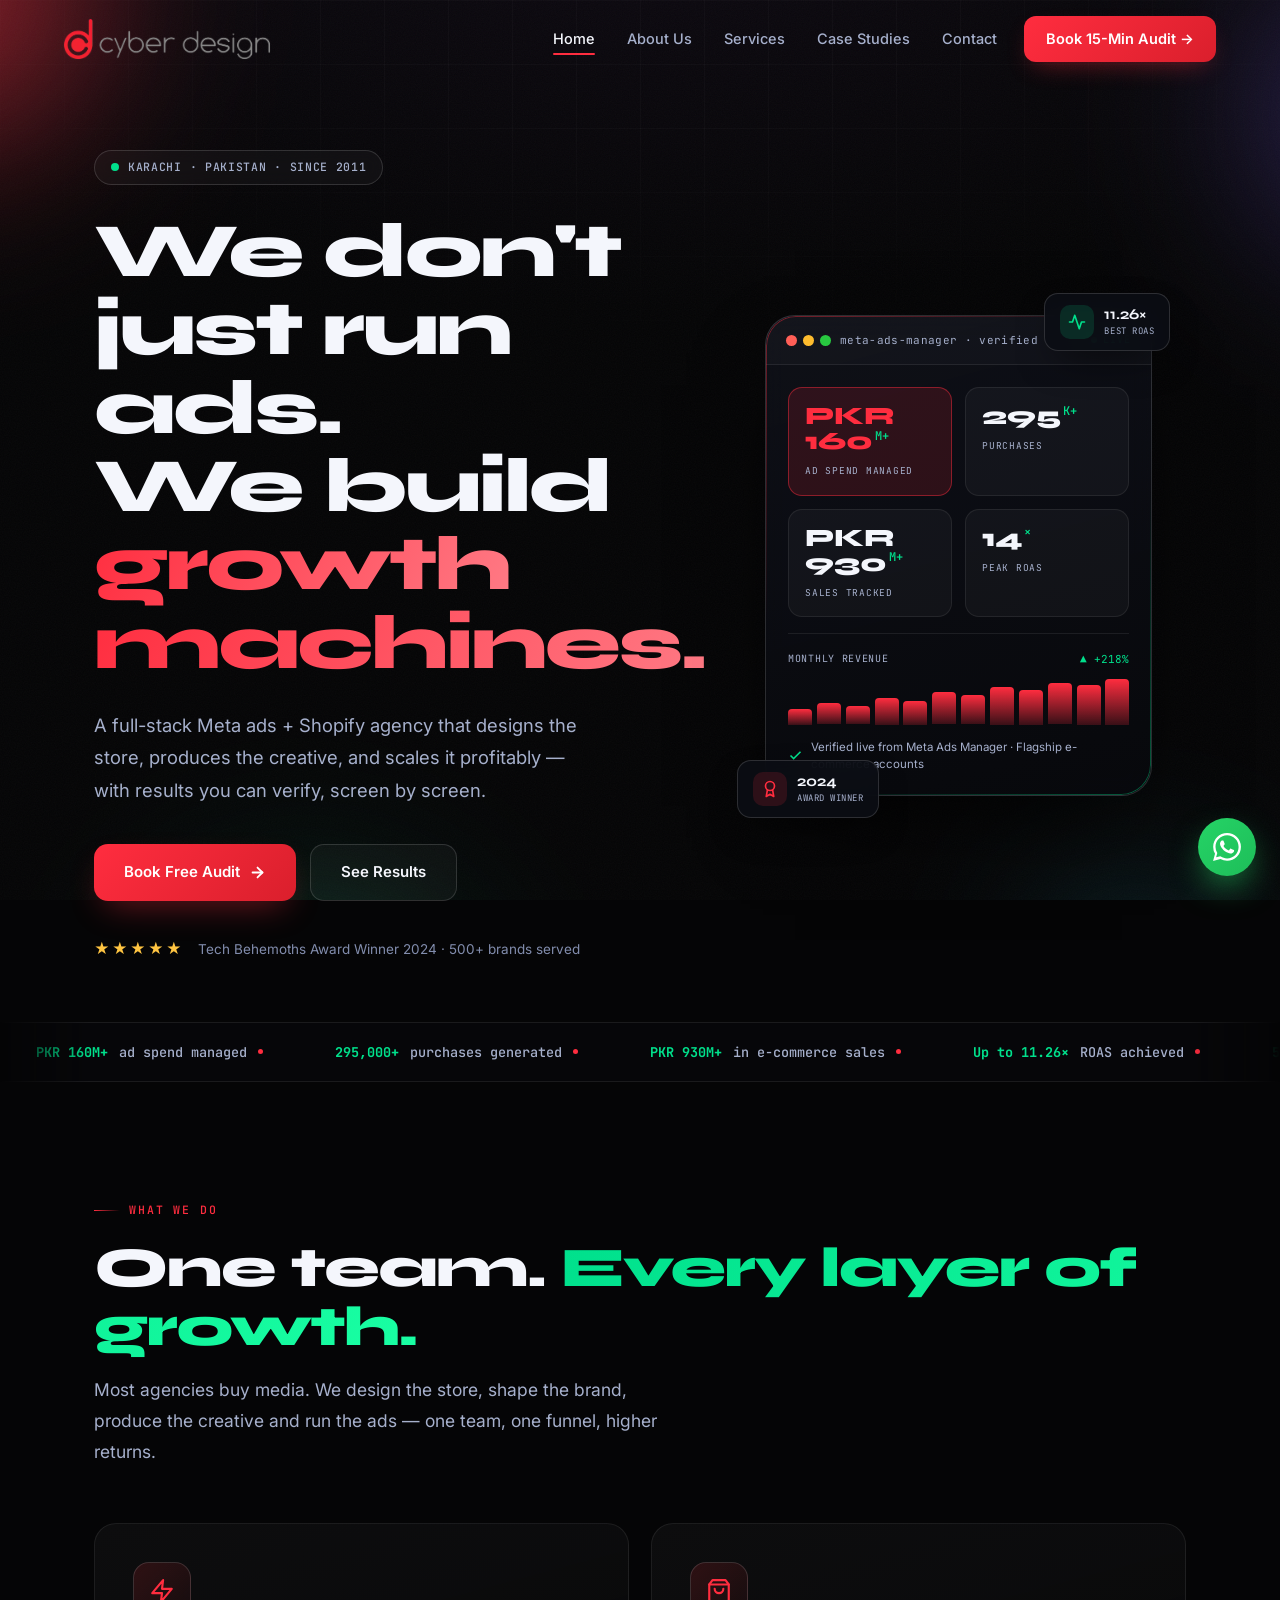
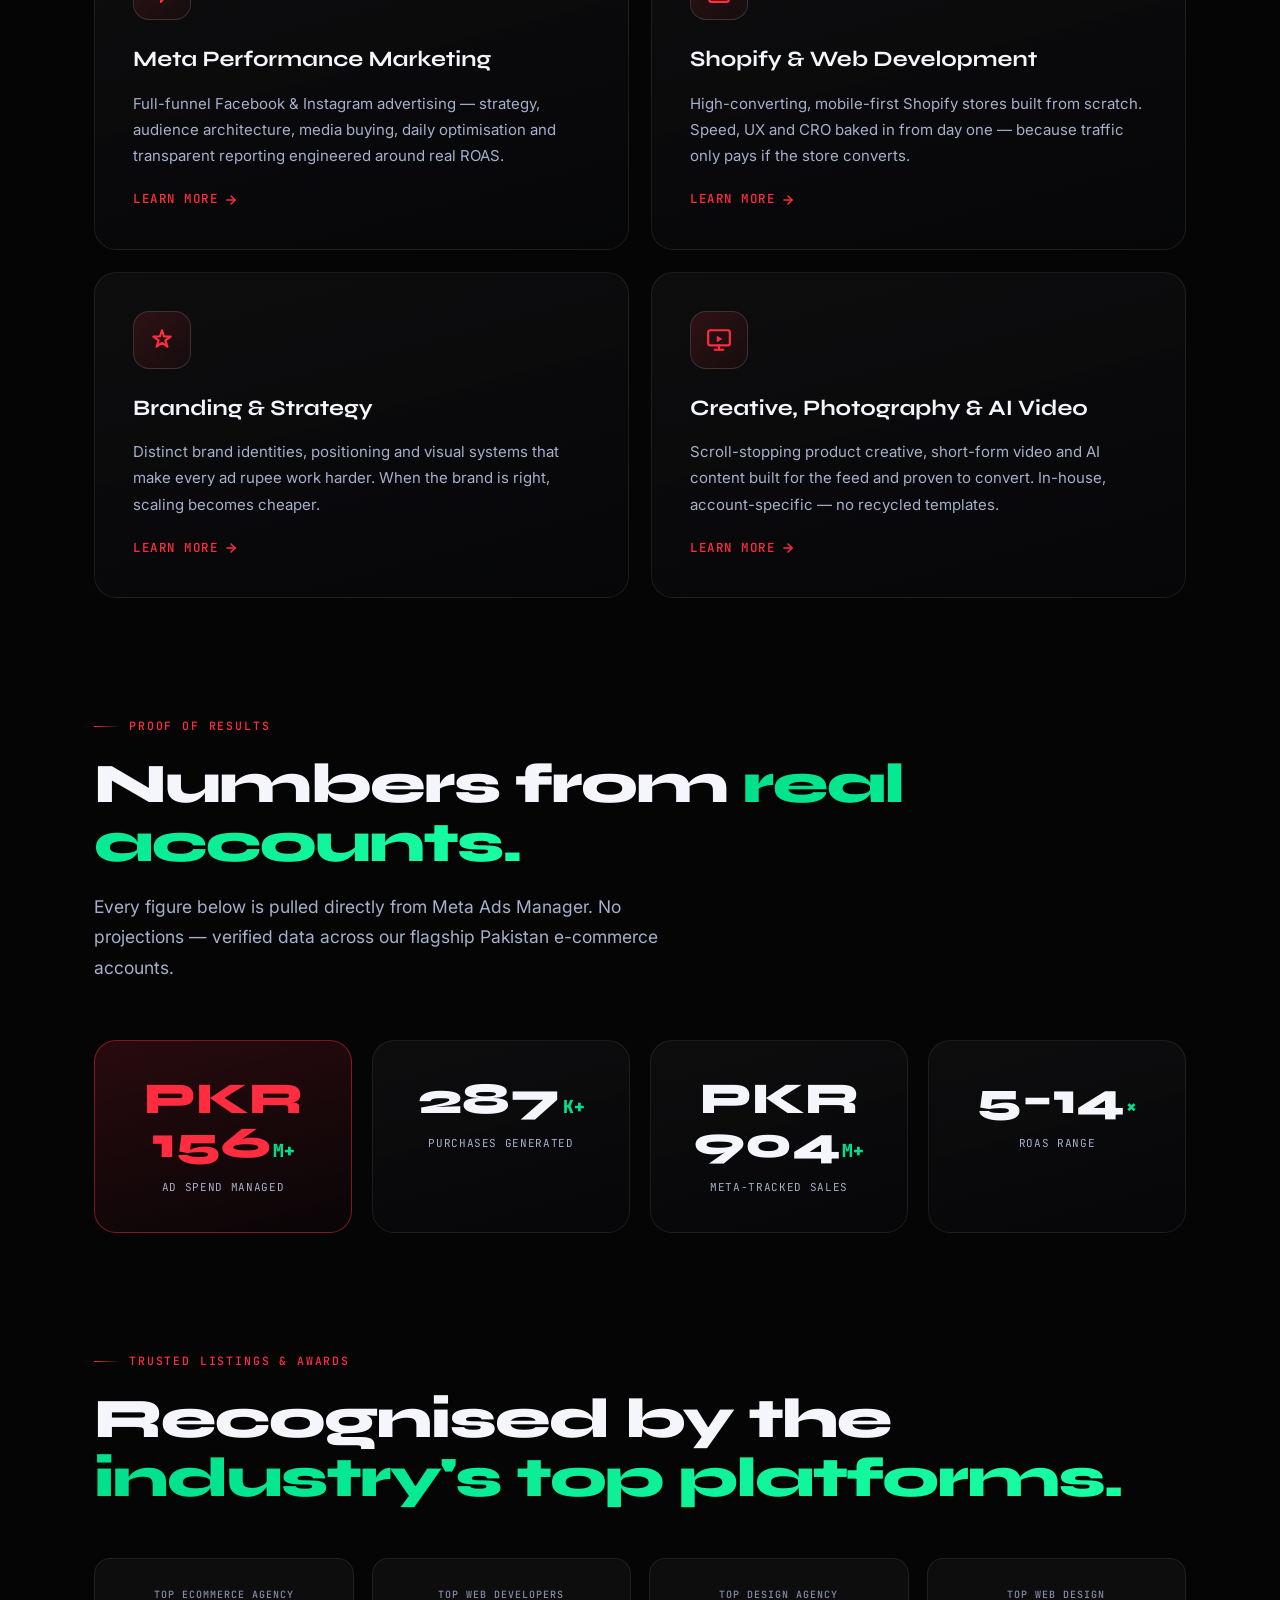
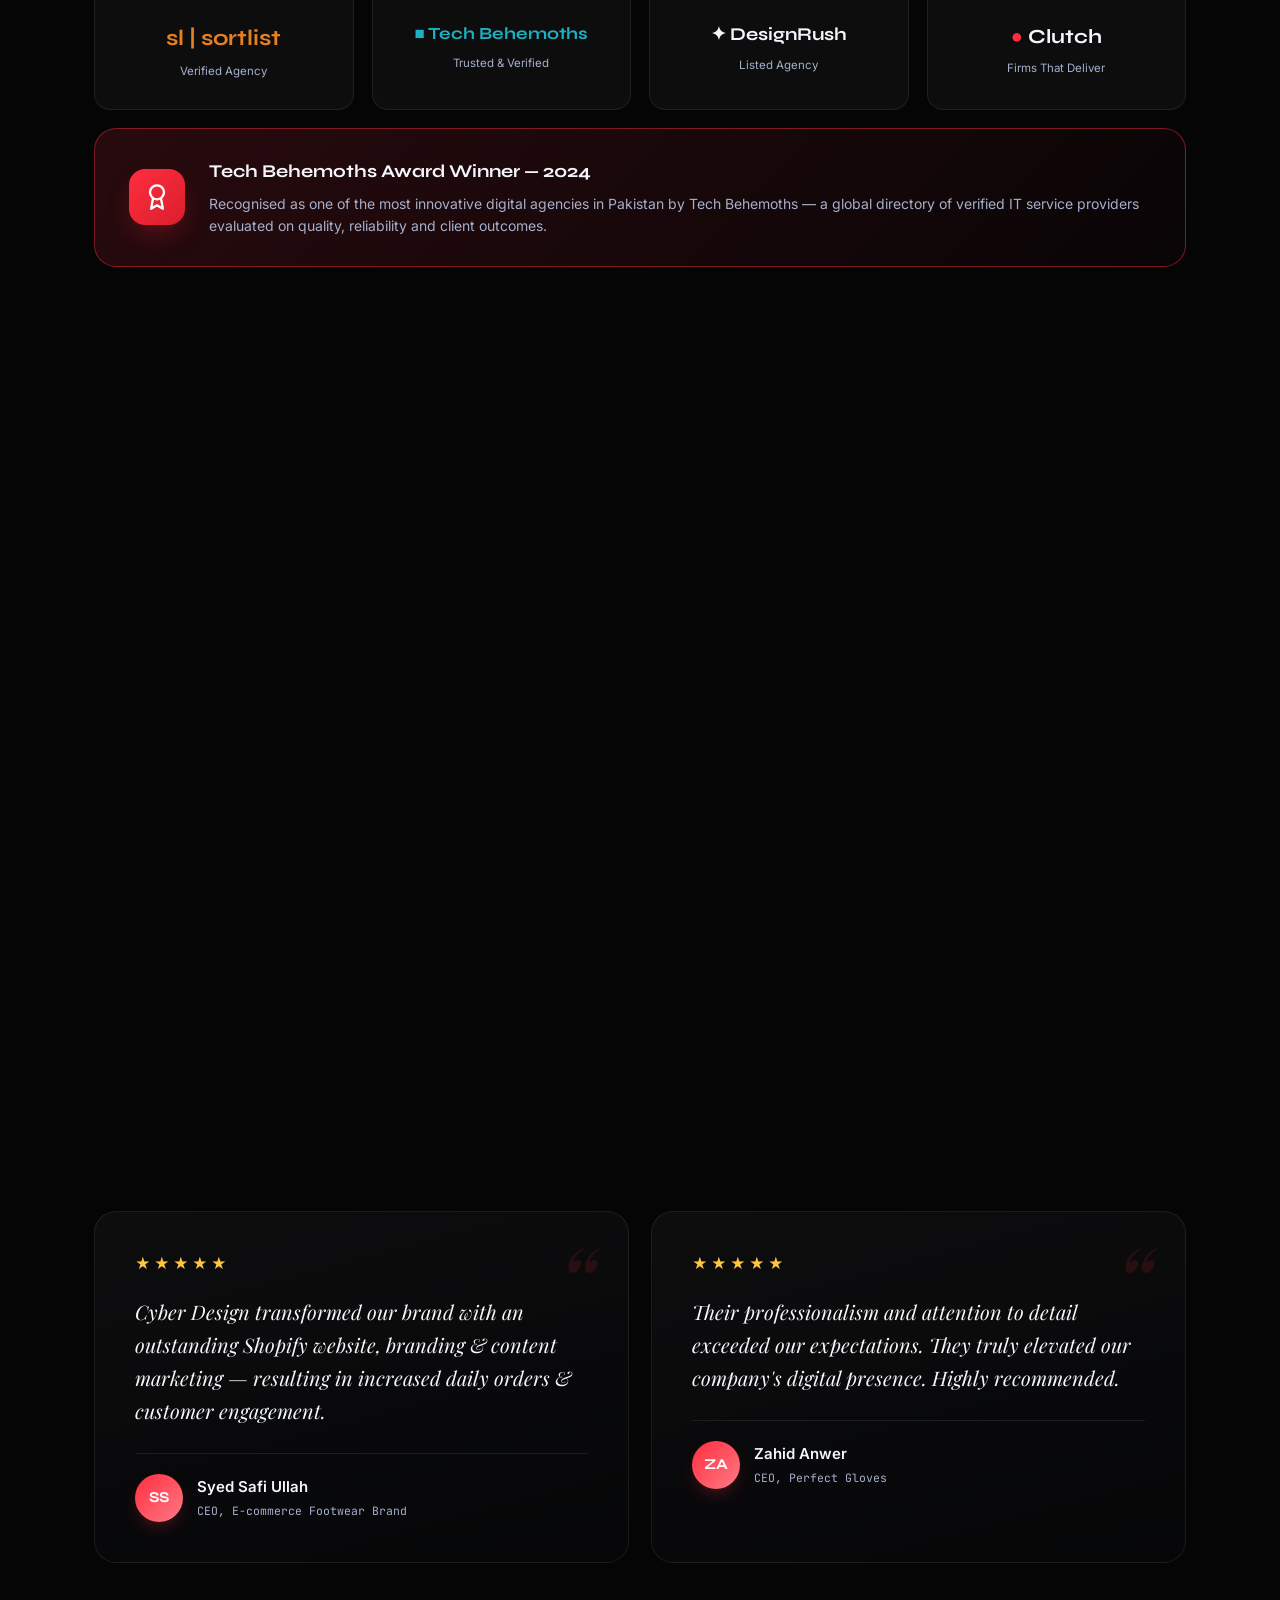
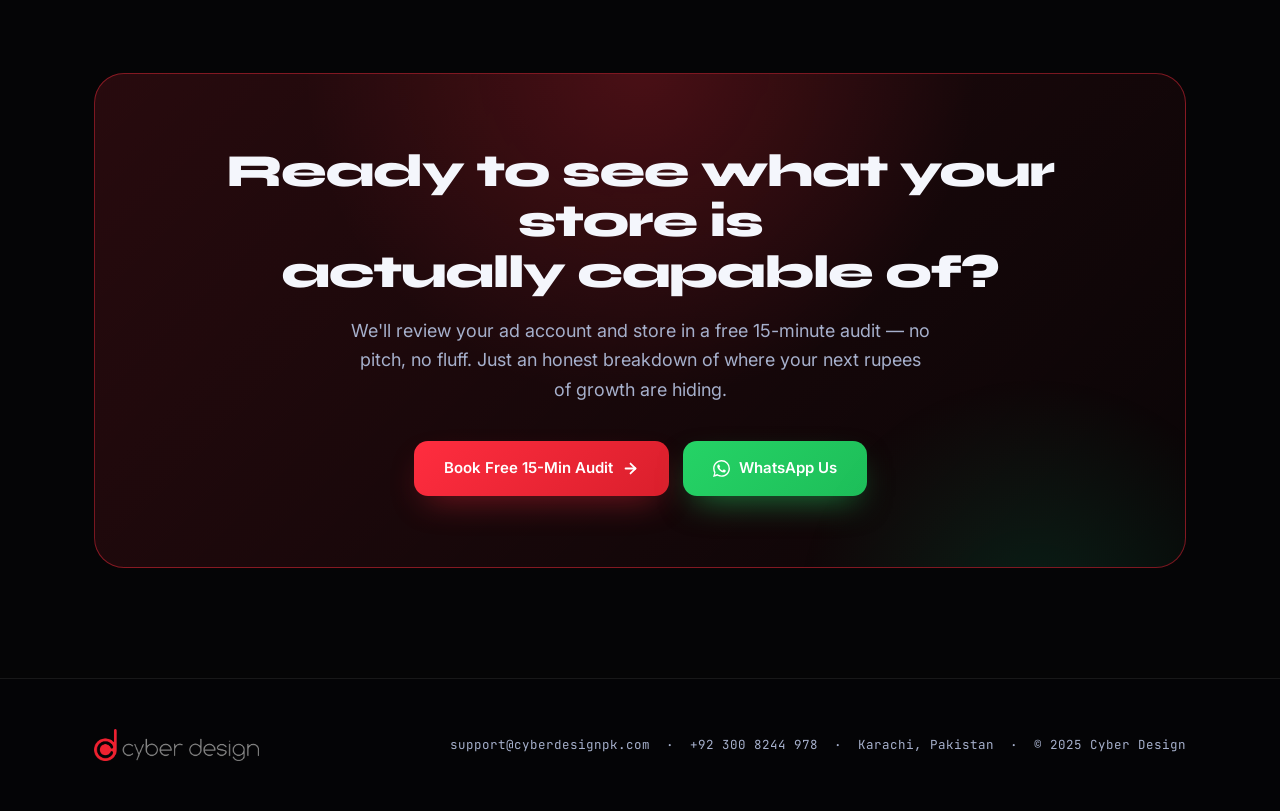
==== commit 816e0073: "Perf + a11y: non-blocking fonts, image dims, contrast PageSpeed fixes applied to all 9 pages: - Load" ====
--- a/index.html
+++ b/index.html
@@ -36,7 +36,9 @@
 }</script>
 <link rel="preconnect" href="https://fonts.googleapis.com">
 <link rel="preconnect" href="https://fonts.gstatic.com" crossorigin>
-<link rel="stylesheet" href="https://fonts.googleapis.com/css2?family=Syne:wght@600;700;800&family=Inter:wght@300;400;500;600;700&family=JetBrains+Mono:wght@400;500;700&family=Playfair+Display:ital@1&display=swap">
+<link rel="preload" as="style" href="https://fonts.googleapis.com/css2?family=Syne:wght@700;800&family=Inter:wght@400;500;600;700&family=JetBrains+Mono:wght@400;500;700&family=Playfair+Display:ital@1&display=swap">
+<link rel="stylesheet" href="https://fonts.googleapis.com/css2?family=Syne:wght@700;800&family=Inter:wght@400;500;600;700&family=JetBrains+Mono:wght@400;500;700&family=Playfair+Display:ital@1&display=swap" media="print" onload="this.media='all'">
+<noscript><link rel="stylesheet" href="https://fonts.googleapis.com/css2?family=Syne:wght@700;800&family=Inter:wght@400;500;600;700&family=JetBrains+Mono:wght@400;500;700&family=Playfair+Display:ital@1&display=swap"></noscript>
 <link rel="stylesheet" href="styles.css">
 <!-- Google tag (gtag.js) -->
 <script async src="https://www.googletagmanager.com/gtag/js?id=G-51XB3NVH1X"></script>
@@ -55,7 +57,7 @@
 <div class="scroll-bar" id="sbar"></div>
 
 <nav id="nav"><div class="nav-inner">
-  <div class="nav-logo"><a href="index.html"><img src="cyberdesign-logo.webp" alt="Cyber Design Agency Karachi"></a></div>
+  <div class="nav-logo"><a href="index.html"><img src="cyberdesign-logo.webp" alt="Cyber Design Agency Karachi" width="206" height="40" decoding="async" fetchpriority="high"></a></div>
   <div class="nav-links">
     <a href="index.html" class="cur">Home</a>
     <a href="about-us.html">About Us</a>
--- a/styles.css
+++ b/styles.css
@@ -11,7 +11,7 @@
   --bd:rgba(255,255,255,.08);--bd2:rgba(255,255,255,.14);
   --p:#FF2D3F;--p2:#DA1F2C;--ph:#FF3344;--p-soft:rgba(255,45,63,.14);--p-glow:rgba(255,45,63,.45);
   --g:#00E08C;--g2:#19FFA3;--vi:#7C5CFF;--cy:#22D3EE;
-  --tx:#F4F6FC;--mu:#9AA4C0;--mu2:#5A6585;
+  --tx:#F4F6FC;--mu:#A6B0CC;--mu2:#828DAD;
   --rad:16px;--rad-lg:22px;--rad-xl:30px;
   --ease:cubic-bezier(0.16,1,0.3,1);--ease-out:cubic-bezier(0.22,1,0.36,1);
   --maxw:1220px;
@@ -77,8 +77,8 @@
 /* eyebrow / title / sub  (new + legacy) */
 .eyebrow,.sec-label{display:inline-flex;align-items:center;gap:9px;font-family:"JetBrains Mono",monospace;font-size:11.5px;font-weight:500;letter-spacing:.16em;text-transform:uppercase;color:var(--p);margin-bottom:20px}
 .eyebrow::before,.sec-label::before{content:"";width:26px;height:1px;background:linear-gradient(90deg,var(--p),transparent)}
-h2.title,h2.sec-title{font-family:"Syne",sans-serif;font-weight:800;font-size:clamp(32px,4.6vw,56px);line-height:1.05;letter-spacing:-.03em;color:var(--tx)}
-h2.title em,h2.sec-title em{font-style:normal;background:linear-gradient(115deg,var(--g),var(--g2));-webkit-background-clip:text;background-clip:text;-webkit-text-fill-color:transparent}
+h1.sec-title,h2.title,h2.sec-title{font-family:"Syne",sans-serif;font-weight:800;font-size:clamp(32px,4.6vw,56px);line-height:1.05;letter-spacing:-.03em;color:var(--tx)}
+h1.sec-title em,h2.title em,h2.sec-title em{font-style:normal;background:linear-gradient(115deg,var(--g),var(--g2));-webkit-background-clip:text;background-clip:text;-webkit-text-fill-color:transparent}
 .sub,.sec-sub{margin-top:18px;font-size:17.5px;color:var(--mu);max-width:600px;line-height:1.75}
 
 /* ---------- BUTTONS (new + legacy) ---------- */
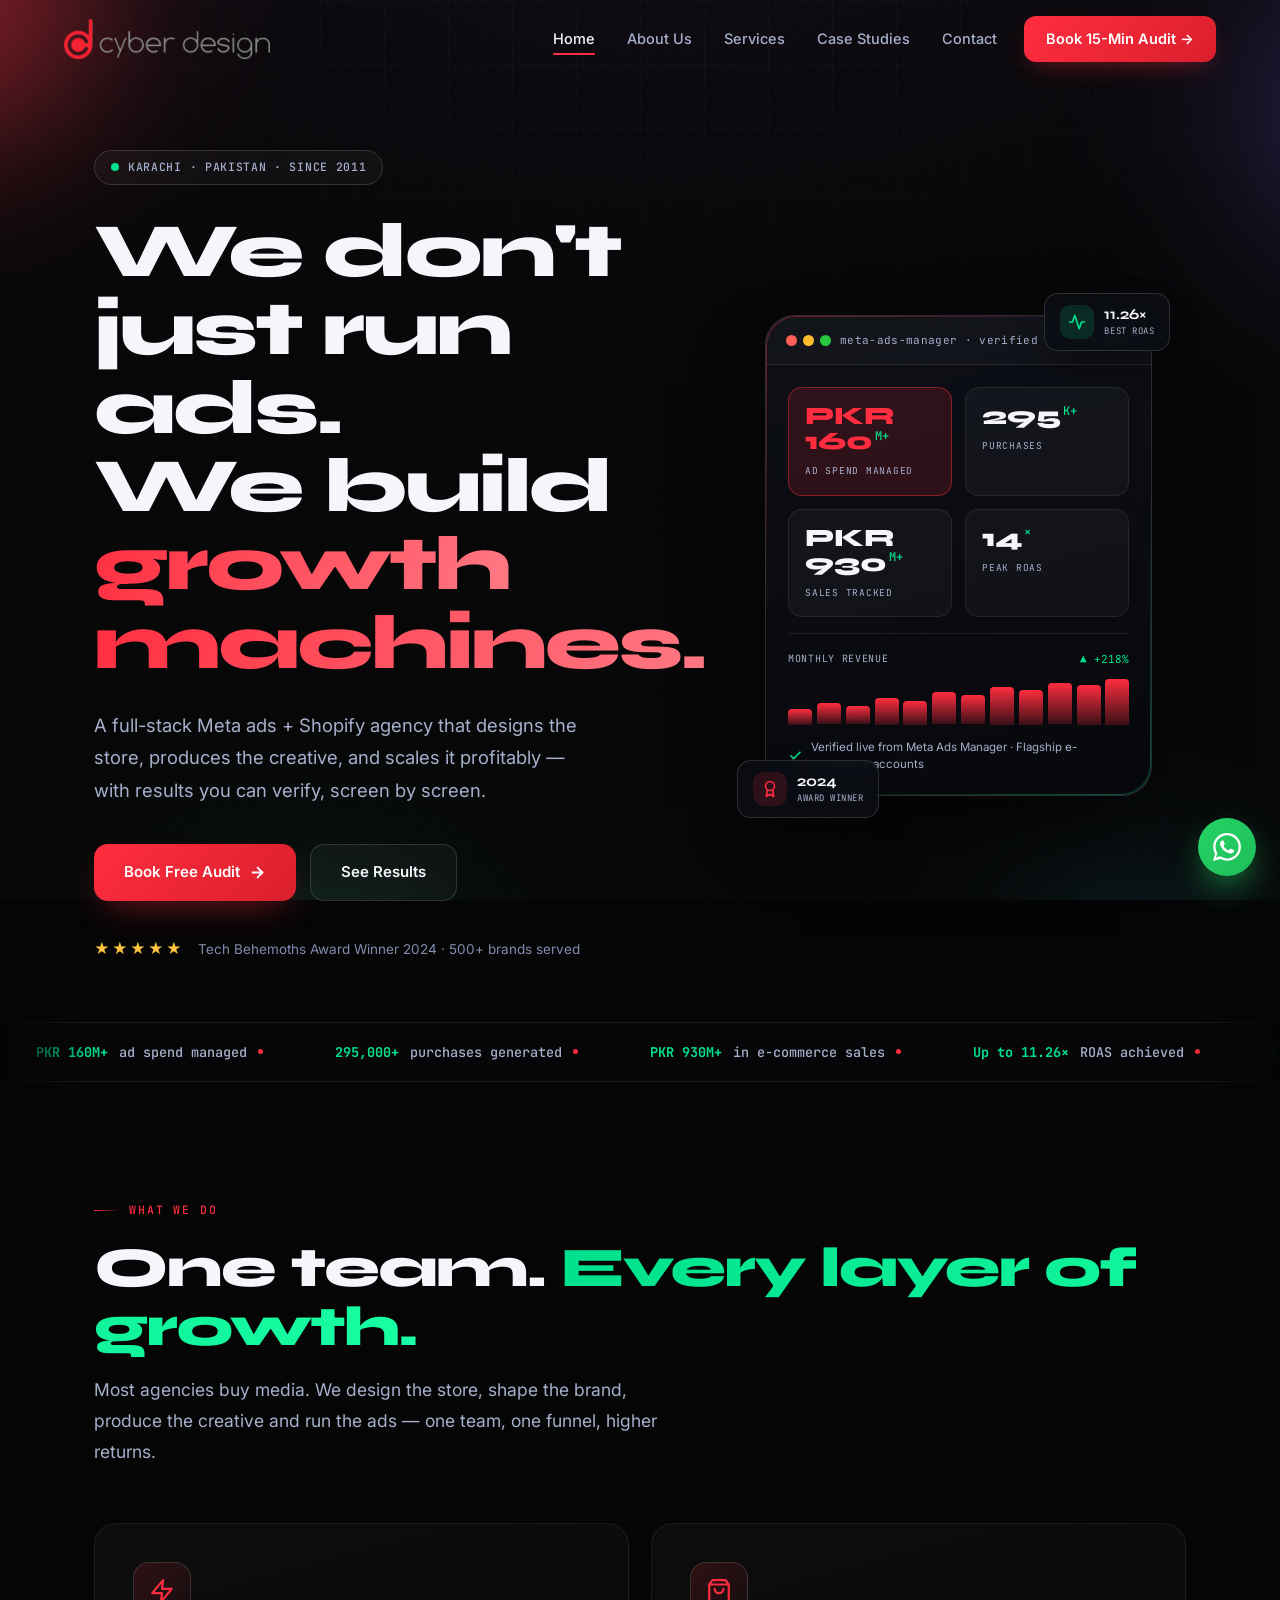
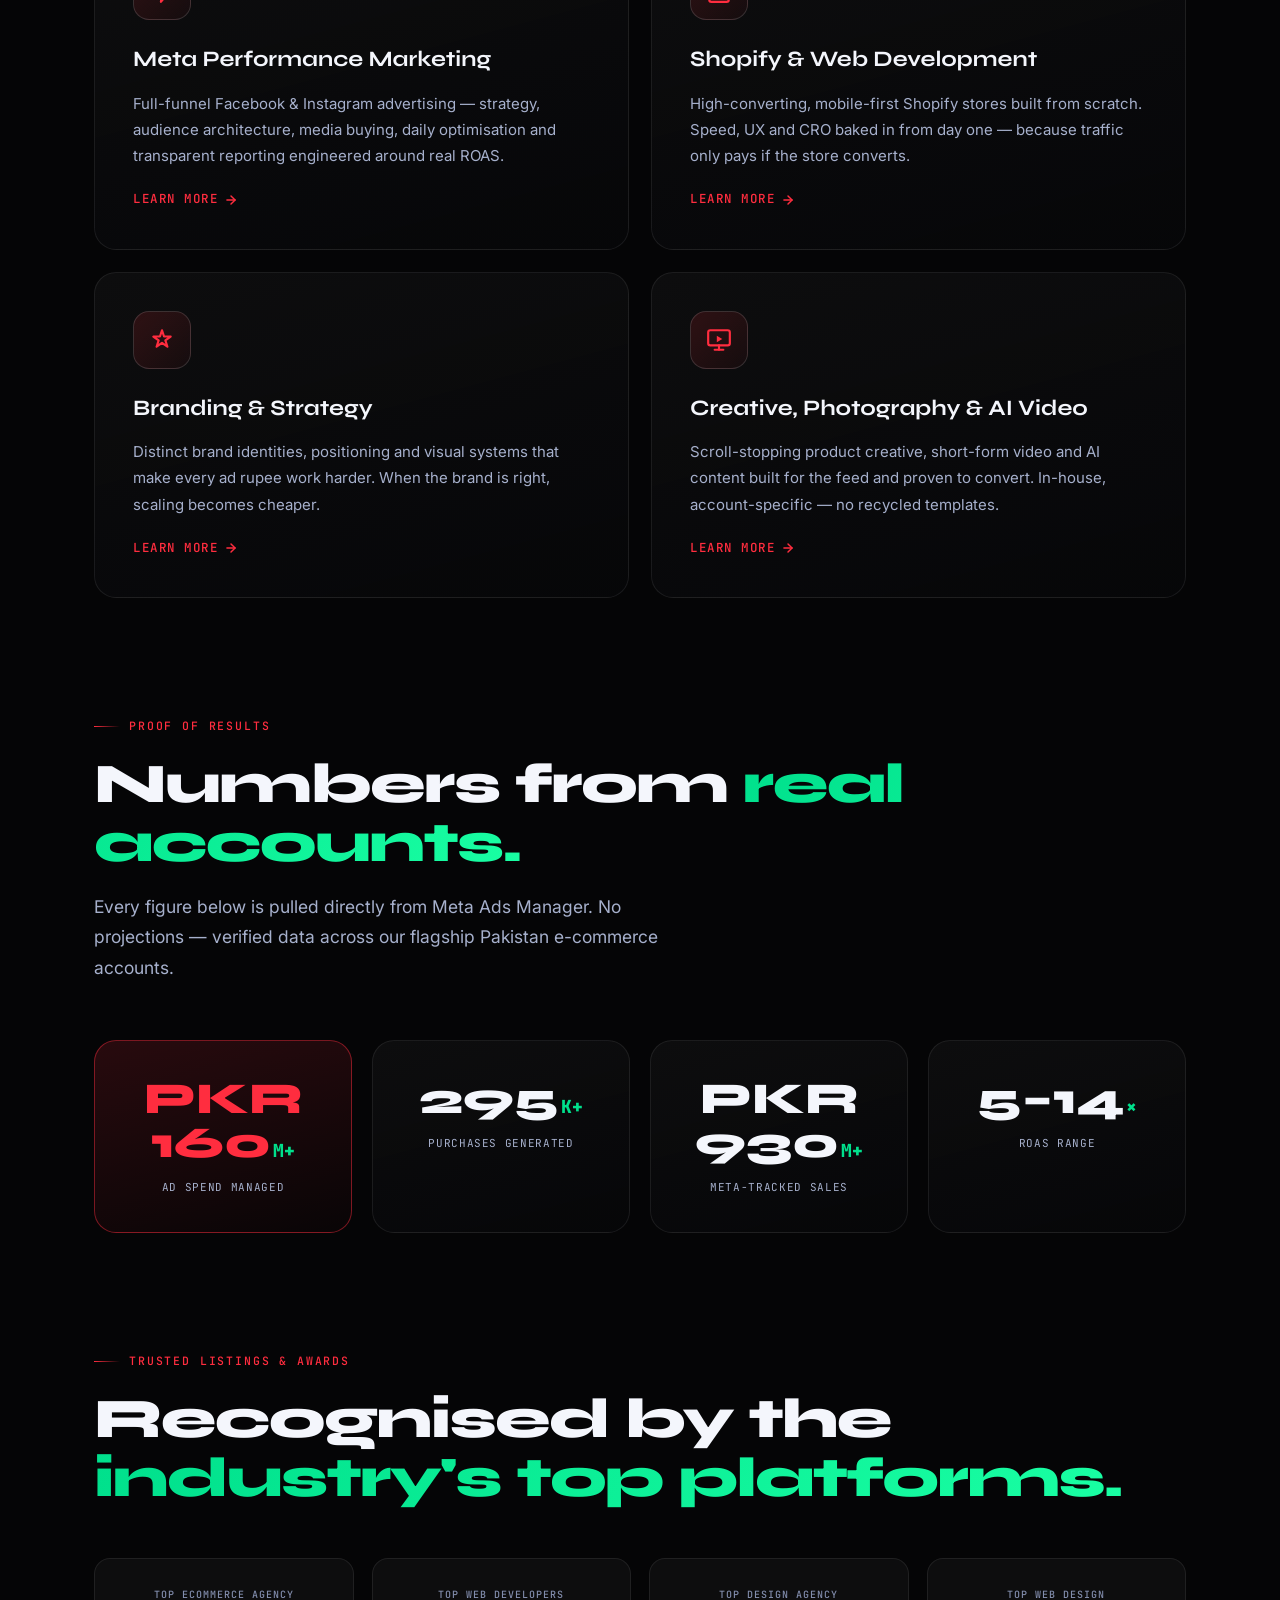
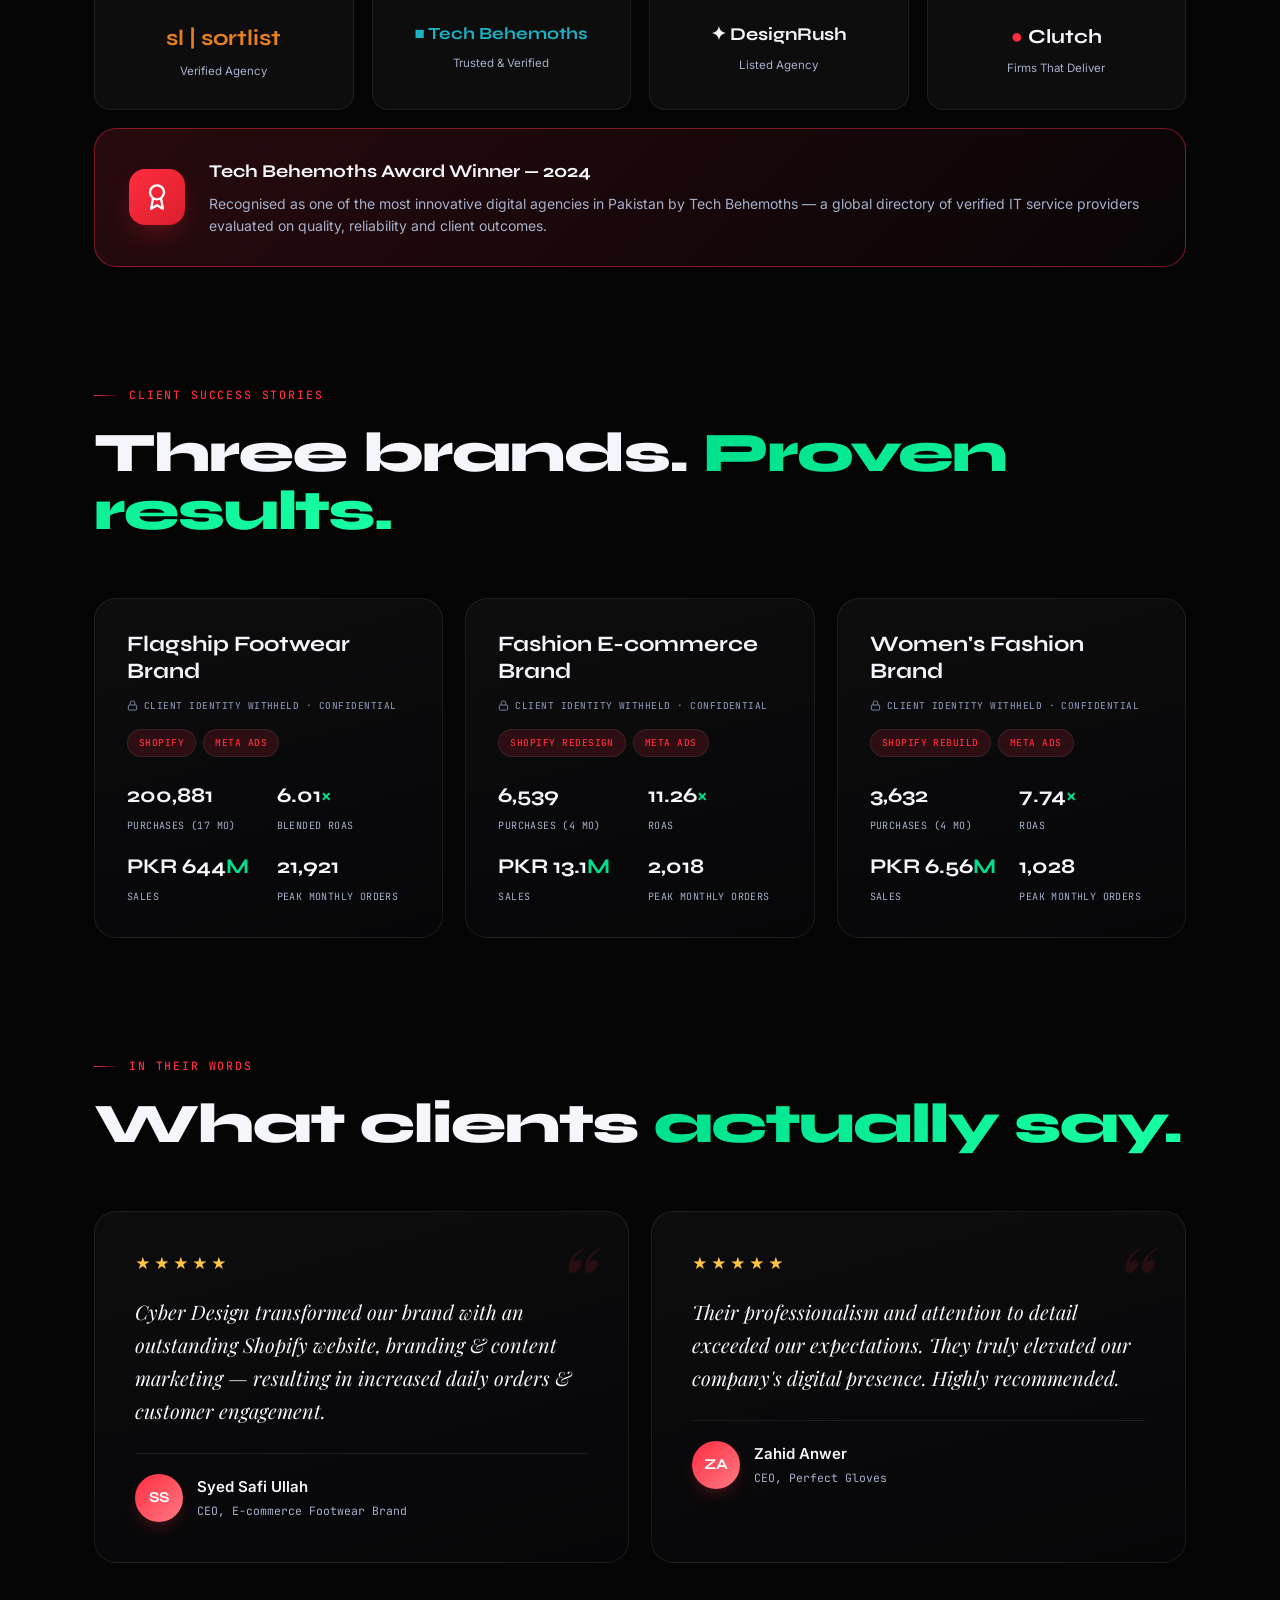
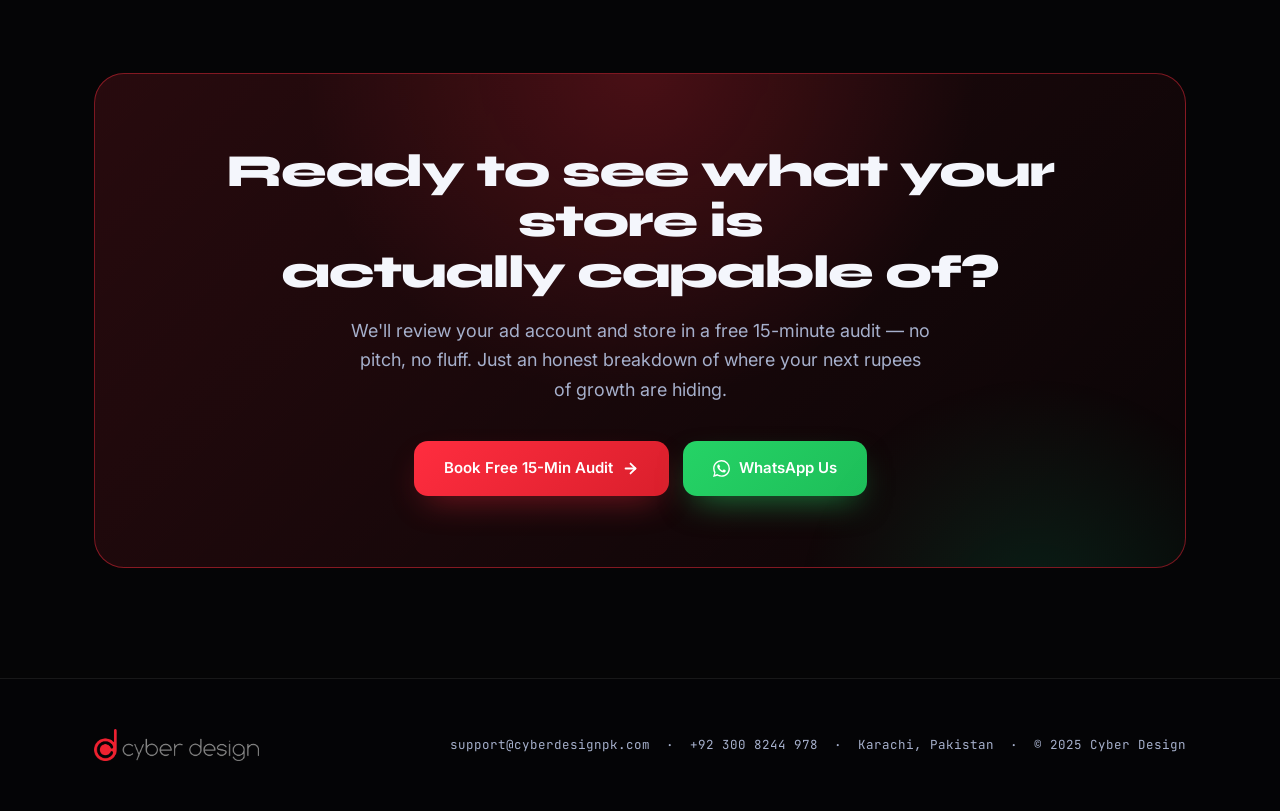
==== commit 029519a8: "Add .htaccess for DirectAdmin: caching + compression - Gzip (mod_deflate) + Brotli compression for t" ====
--- a/index.html
+++ b/index.html
@@ -39,7 +39,7 @@
 <link rel="preload" as="style" href="https://fonts.googleapis.com/css2?family=Syne:wght@700;800&family=Inter:wght@400;500;600;700&family=JetBrains+Mono:wght@400;500;700&family=Playfair+Display:ital@1&display=swap">
 <link rel="stylesheet" href="https://fonts.googleapis.com/css2?family=Syne:wght@700;800&family=Inter:wght@400;500;600;700&family=JetBrains+Mono:wght@400;500;700&family=Playfair+Display:ital@1&display=swap" media="print" onload="this.media='all'">
 <noscript><link rel="stylesheet" href="https://fonts.googleapis.com/css2?family=Syne:wght@700;800&family=Inter:wght@400;500;600;700&family=JetBrains+Mono:wght@400;500;700&family=Playfair+Display:ital@1&display=swap"></noscript>
-<link rel="stylesheet" href="styles.css">
+<link rel="stylesheet" href="styles.css?v=1">
 <!-- Google tag (gtag.js) -->
 <script async src="https://www.googletagmanager.com/gtag/js?id=G-51XB3NVH1X"></script>
 <script>
@@ -272,6 +272,6 @@
   <svg viewBox="0 0 24 24" fill="currentColor"><path d="M.057 24l1.687-6.163a11.867 11.867 0 0 1-1.587-5.946C.16 5.335 5.495 0 12.05 0a11.817 11.817 0 0 1 8.413 3.488 11.824 11.824 0 0 1 3.48 8.414c-.003 6.557-5.338 11.892-11.893 11.892a11.9 11.9 0 0 1-5.688-1.448L.057 24zm6.597-3.807c1.676.995 3.276 1.591 5.392 1.592 5.448 0 9.886-4.434 9.889-9.885.002-5.462-4.415-9.89-9.881-9.892-5.452 0-9.887 4.434-9.889 9.884a9.86 9.86 0 0 0 1.51 5.26l-.999 3.648 3.488-.916zm11.387-5.464c-.074-.124-.272-.198-.57-.347-.297-.149-1.758-.868-2.031-.967-.272-.099-.47-.149-.669.149-.198.297-.768.967-.941 1.165-.173.198-.347.223-.644.074-.297-.149-1.255-.462-2.39-1.475-.883-.788-1.48-1.761-1.653-2.059-.173-.297-.018-.458.13-.606.134-.133.297-.347.446-.521.151-.172.2-.296.3-.495.099-.198.05-.372-.025-.521-.075-.148-.669-1.611-.916-2.206-.242-.579-.487-.501-.669-.51l-.57-.01c-.198 0-.52.074-.792.372s-1.04 1.016-1.04 2.479 1.065 2.876 1.213 3.074c.149.198 2.095 3.2 5.076 4.487.709.306 1.263.489 1.694.625.712.227 1.36.195 1.872.118.571-.085 1.758-.719 2.006-1.413.247-.694.247-1.289.173-1.413z"/></svg>
 </a>
 
-<script src="app.js"></script>
+<script src="app.js?v=1"></script>
 </body>
 </html>
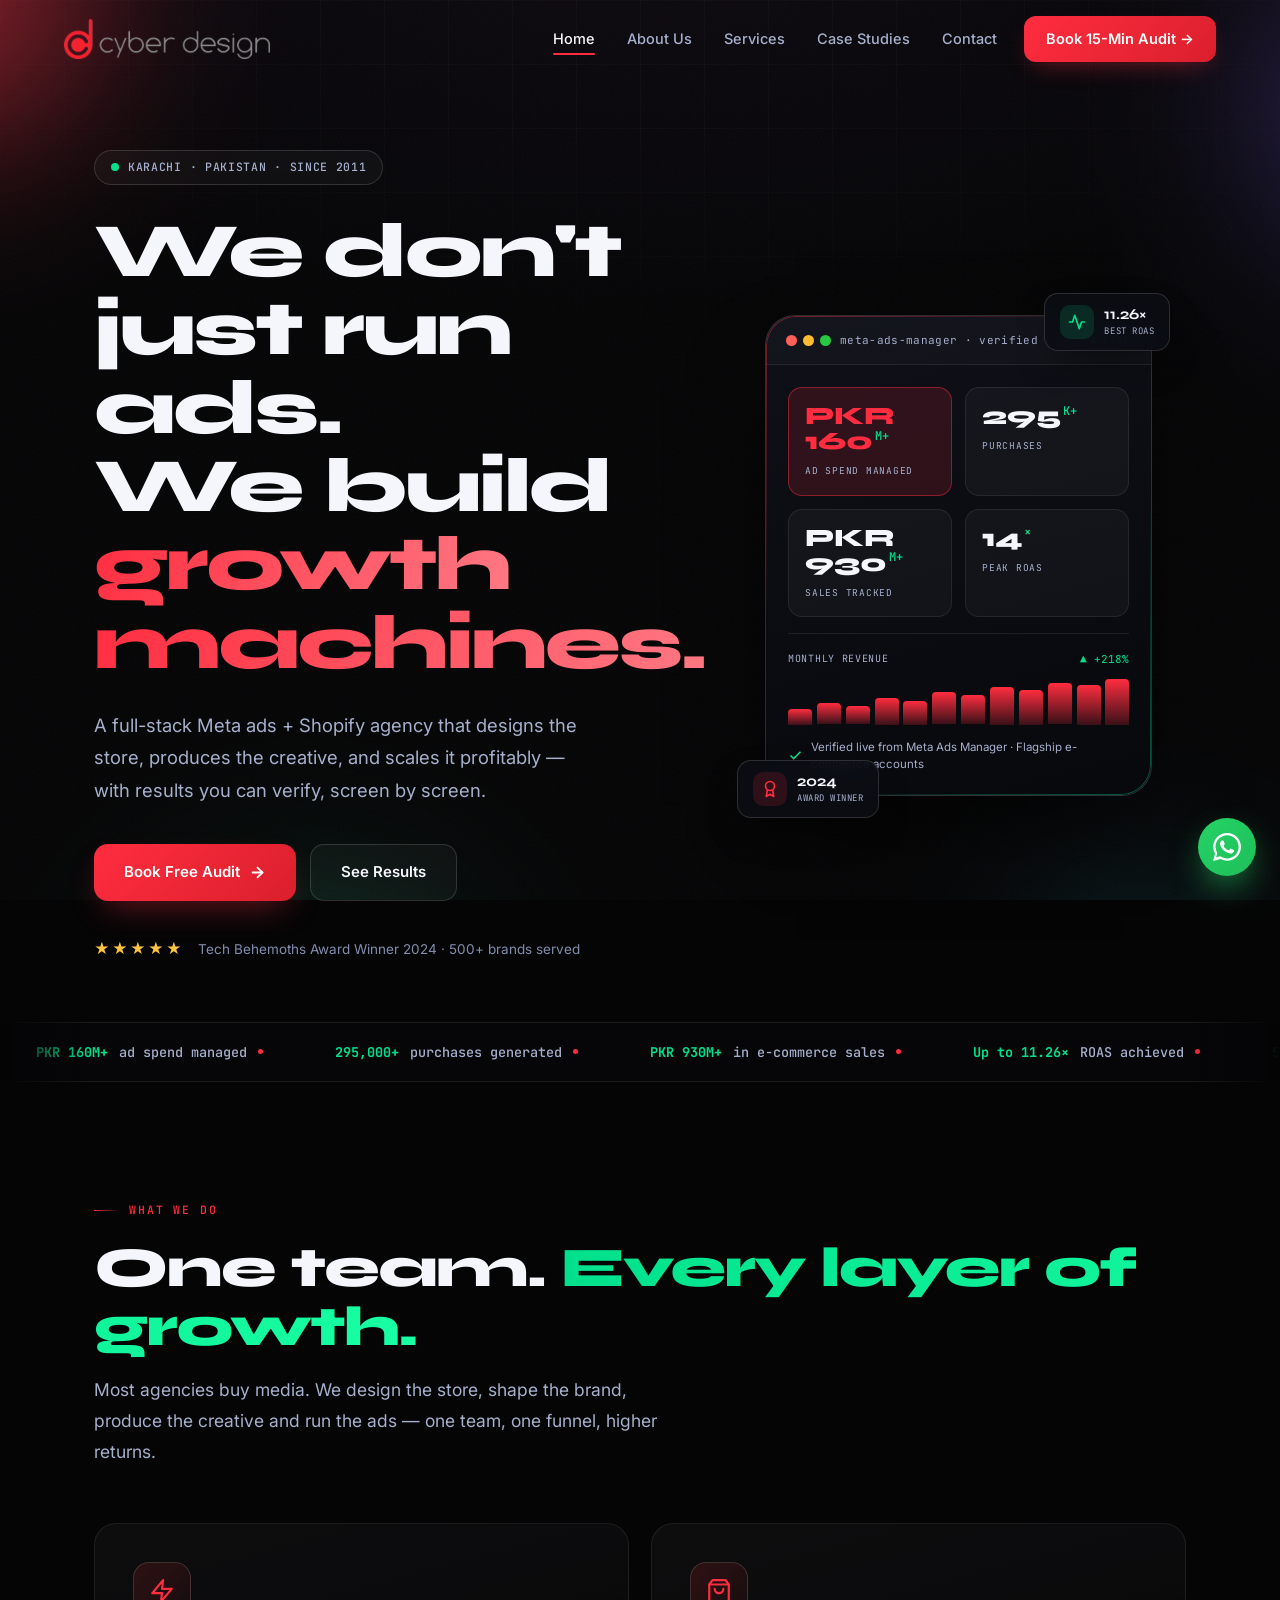
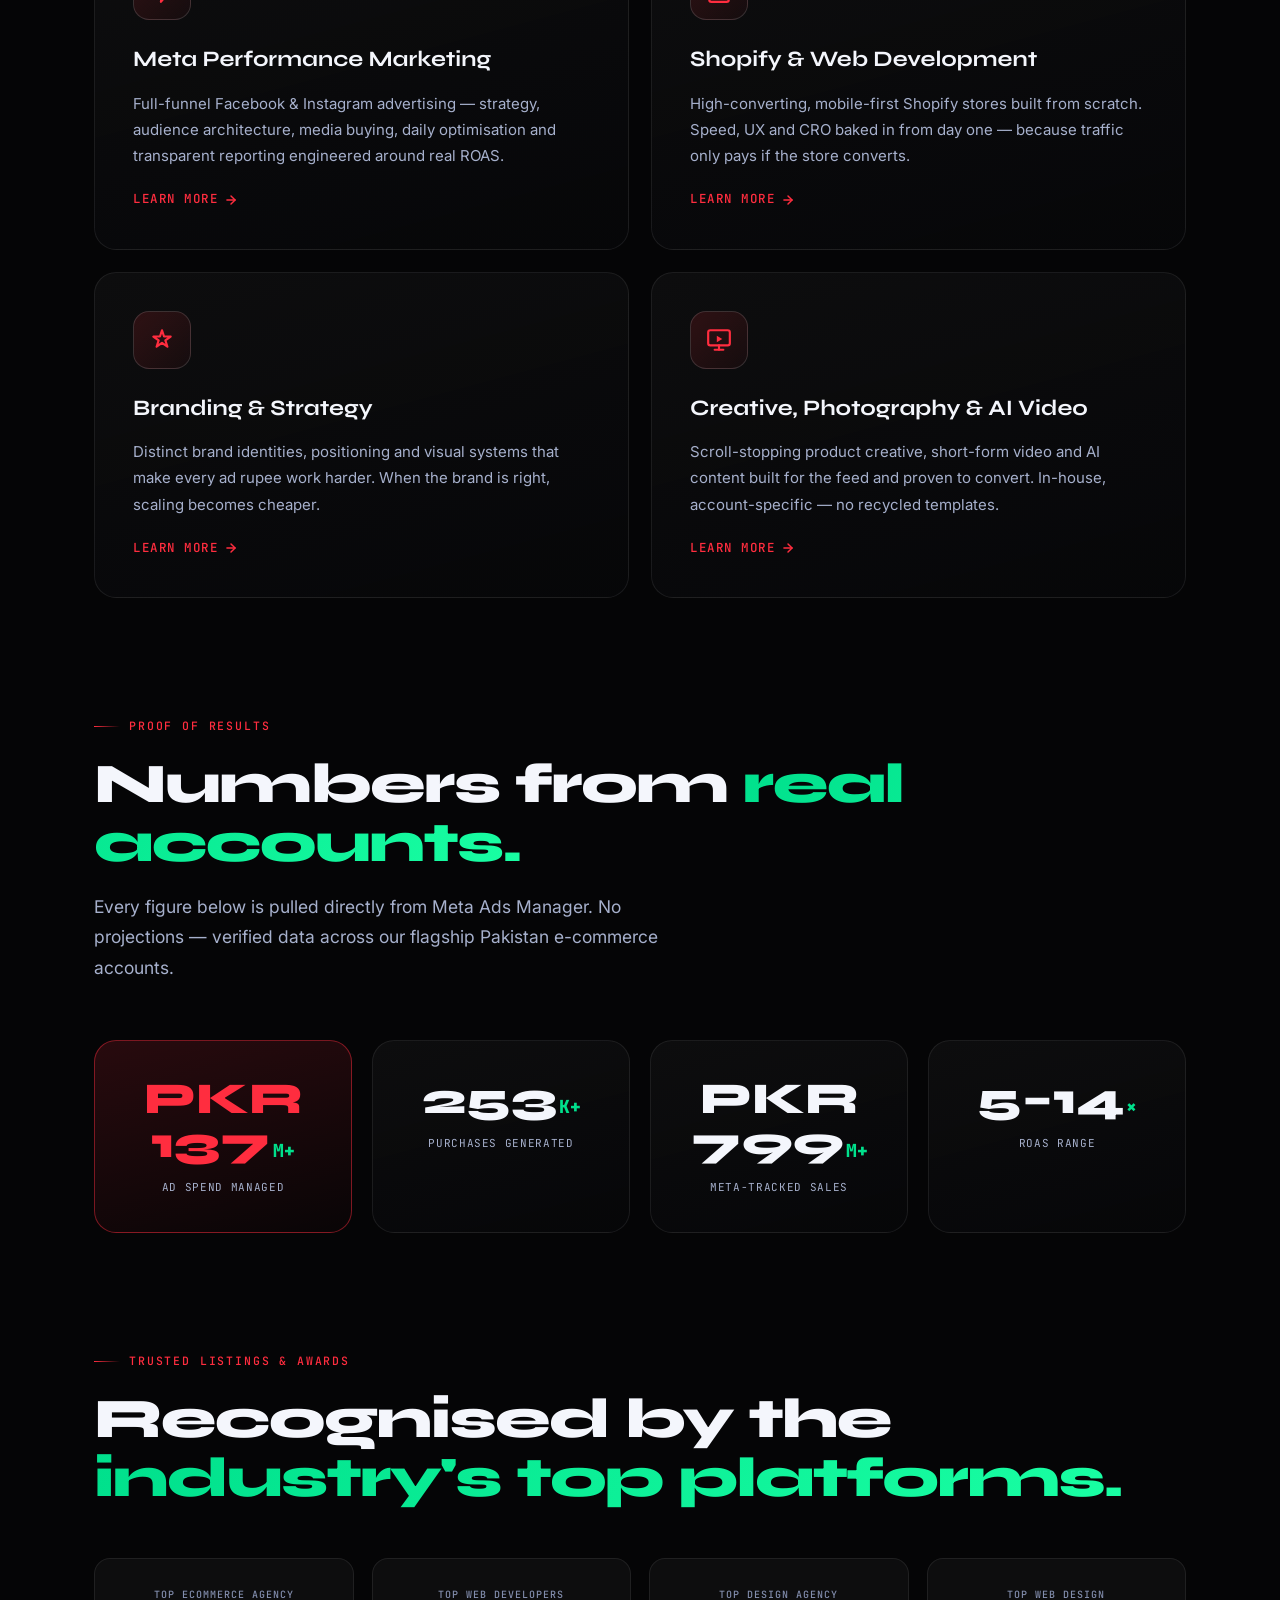
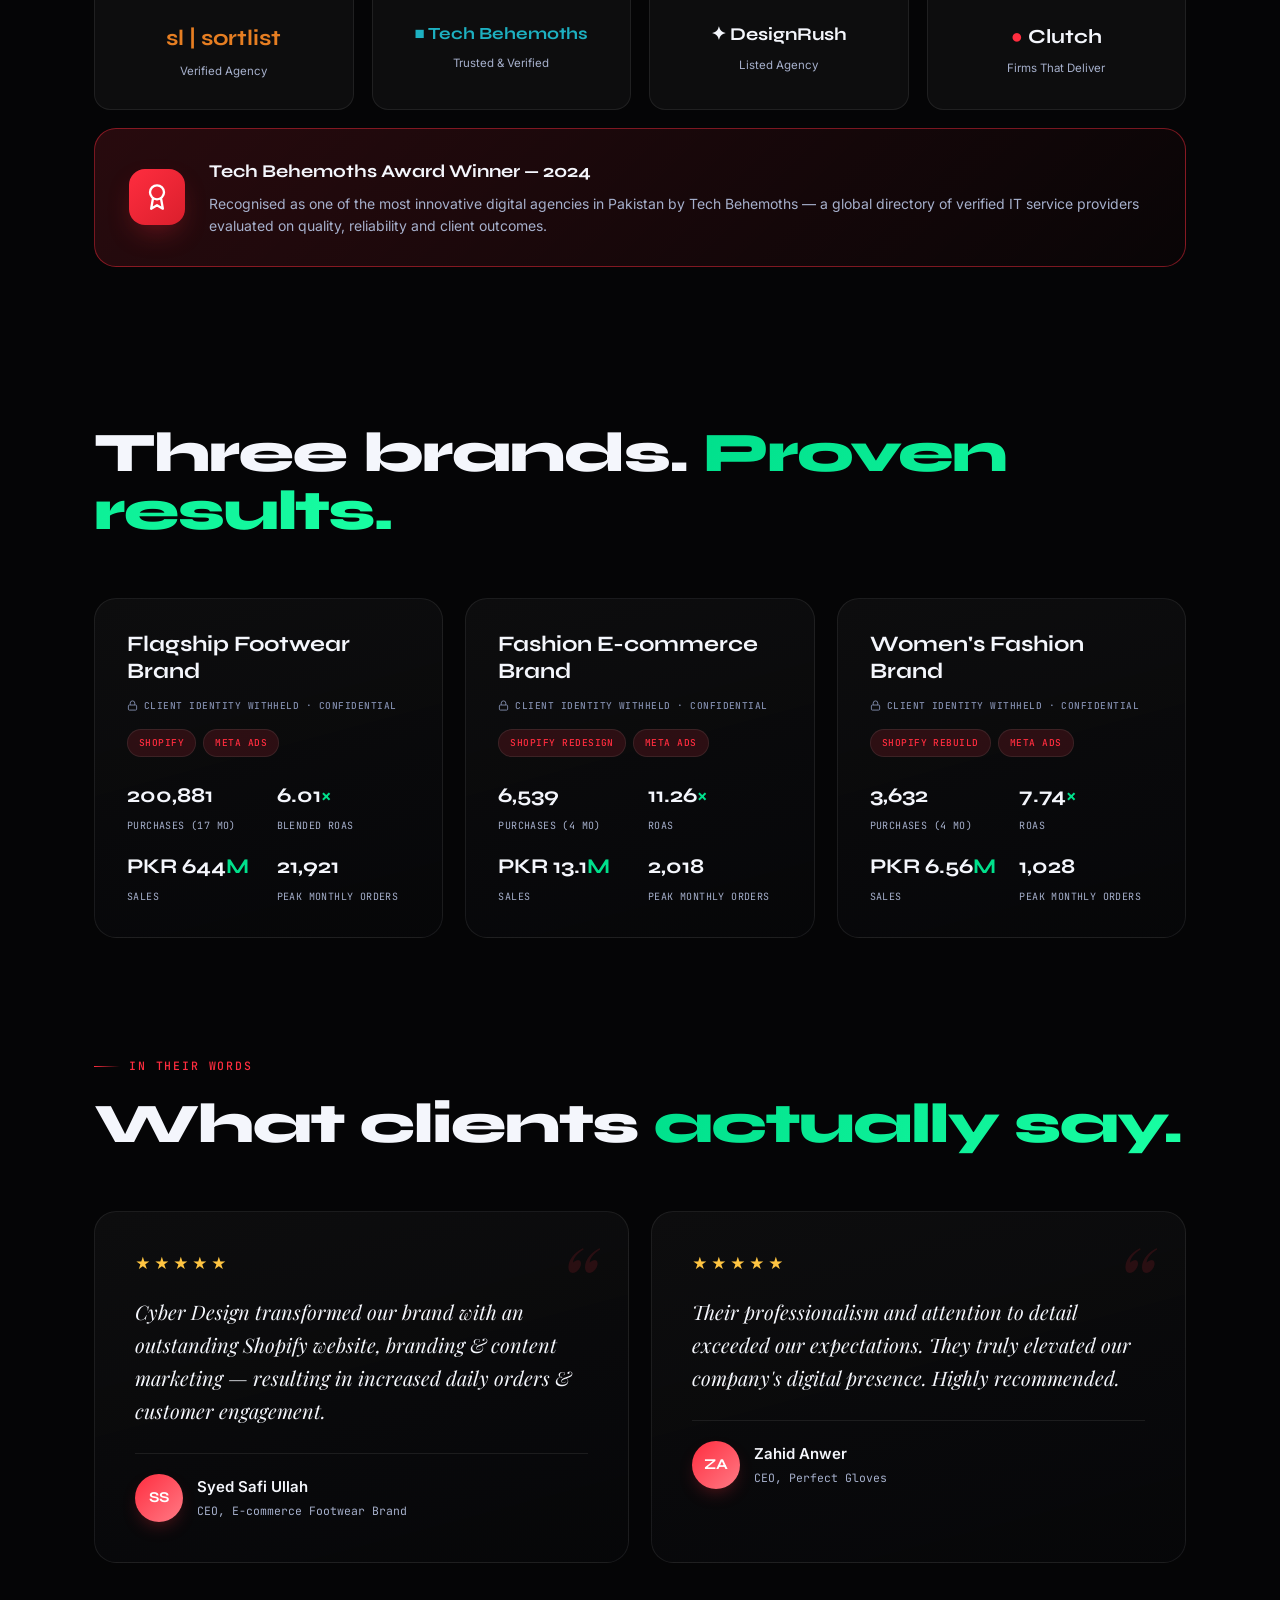
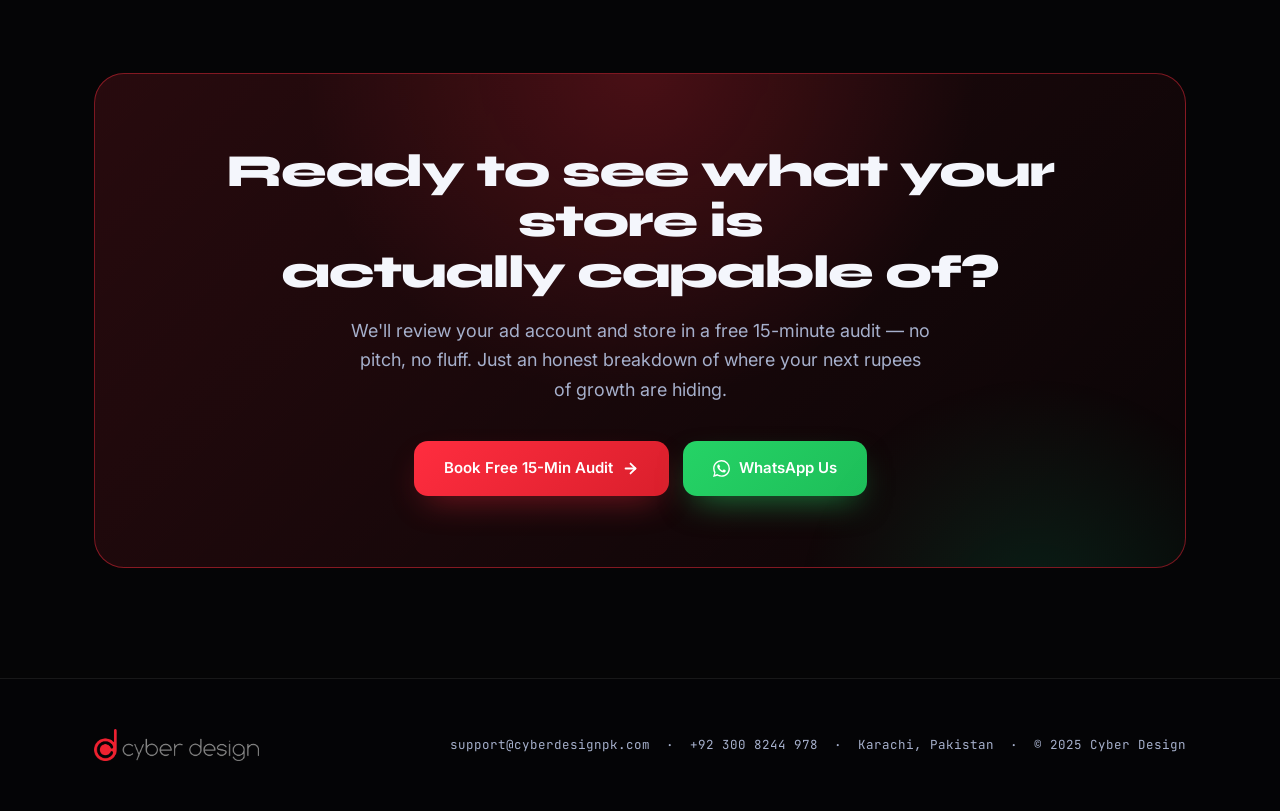
==== commit 92ea844d: "Perf round 2: kill forced reflow, defer GA, lighter mobile paint - app.js: replace scroll + getBound" ====
--- a/index.html
+++ b/index.html
@@ -39,14 +39,25 @@
 <link rel="preload" as="style" href="https://fonts.googleapis.com/css2?family=Syne:wght@700;800&family=Inter:wght@400;500;600;700&family=JetBrains+Mono:wght@400;500;700&family=Playfair+Display:ital@1&display=swap">
 <link rel="stylesheet" href="https://fonts.googleapis.com/css2?family=Syne:wght@700;800&family=Inter:wght@400;500;600;700&family=JetBrains+Mono:wght@400;500;700&family=Playfair+Display:ital@1&display=swap" media="print" onload="this.media='all'">
 <noscript><link rel="stylesheet" href="https://fonts.googleapis.com/css2?family=Syne:wght@700;800&family=Inter:wght@400;500;600;700&family=JetBrains+Mono:wght@400;500;700&family=Playfair+Display:ital@1&display=swap"></noscript>
-<link rel="stylesheet" href="styles.css?v=1">
-<!-- Google tag (gtag.js) -->
-<script async src="https://www.googletagmanager.com/gtag/js?id=G-51XB3NVH1X"></script>
+<link rel="stylesheet" href="styles.css?v=2">
+<!-- Google tag (gtag.js) — deferred for performance -->
 <script>
   window.dataLayer = window.dataLayer || [];
   function gtag(){dataLayer.push(arguments);}
   gtag('js', new Date());
   gtag('config', 'G-51XB3NVH1X');
+  (function(){
+    var loaded=false;
+    function loadGA(){ if(loaded) return; loaded=true;
+      var s=document.createElement('script'); s.async=true;
+      s.src='https://www.googletagmanager.com/gtag/js?id=G-51XB3NVH1X';
+      document.head.appendChild(s);
+    }
+    ['scroll','pointerdown','keydown','touchstart'].forEach(function(ev){
+      window.addEventListener(ev, loadGA, {once:true, passive:true});
+    });
+    window.addEventListener('load', function(){ setTimeout(loadGA, 3000); });
+  })();
 </script>
 </head>
 <body>
@@ -272,6 +283,6 @@
   <svg viewBox="0 0 24 24" fill="currentColor"><path d="M.057 24l1.687-6.163a11.867 11.867 0 0 1-1.587-5.946C.16 5.335 5.495 0 12.05 0a11.817 11.817 0 0 1 8.413 3.488 11.824 11.824 0 0 1 3.48 8.414c-.003 6.557-5.338 11.892-11.893 11.892a11.9 11.9 0 0 1-5.688-1.448L.057 24zm6.597-3.807c1.676.995 3.276 1.591 5.392 1.592 5.448 0 9.886-4.434 9.889-9.885.002-5.462-4.415-9.89-9.881-9.892-5.452 0-9.887 4.434-9.889 9.884a9.86 9.86 0 0 0 1.51 5.26l-.999 3.648 3.488-.916zm11.387-5.464c-.074-.124-.272-.198-.57-.347-.297-.149-1.758-.868-2.031-.967-.272-.099-.47-.149-.669.149-.198.297-.768.967-.941 1.165-.173.198-.347.223-.644.074-.297-.149-1.255-.462-2.39-1.475-.883-.788-1.48-1.761-1.653-2.059-.173-.297-.018-.458.13-.606.134-.133.297-.347.446-.521.151-.172.2-.296.3-.495.099-.198.05-.372-.025-.521-.075-.148-.669-1.611-.916-2.206-.242-.579-.487-.501-.669-.51l-.57-.01c-.198 0-.52.074-.792.372s-1.04 1.016-1.04 2.479 1.065 2.876 1.213 3.074c.149.198 2.095 3.2 5.076 4.487.709.306 1.263.489 1.694.625.712.227 1.36.195 1.872.118.571-.085 1.758-.719 2.006-1.413.247-.694.247-1.289.173-1.413z"/></svg>
 </a>
 
-<script src="app.js?v=1"></script>
+<script src="app.js?v=2"></script>
 </body>
 </html>
--- a/styles.css
+++ b/styles.css
@@ -44,7 +44,7 @@
 
 /* ---------- NAV ---------- */
 nav{position:fixed;top:0;left:0;right:0;z-index:120;padding:0 5vw;transition:.4s var(--ease)}
-nav.scrolled{background:rgba(5,5,6,.7);backdrop-filter:blur(20px) saturate(140%);border-bottom:1px solid var(--bd)}
+nav.scrolled{background:rgba(5,5,6,.82);backdrop-filter:blur(12px);border-bottom:1px solid var(--bd)}
 .nav-inner{max-width:var(--maxw);margin:0 auto;display:flex;align-items:center;justify-content:space-between;height:78px;transition:.4s var(--ease)}
 nav.scrolled .nav-inner{height:64px}
 .nav-logo img{height:40px;width:auto;filter:brightness(1.12) drop-shadow(0 0 1px rgba(255,255,255,.06));transition:.3s var(--ease)}
@@ -113,7 +113,7 @@
 .page-hero h1,.page-hero h2{margin-top:0}
 
 /* hero dashboard card */
-.hcard{position:relative;background:linear-gradient(165deg,rgba(16,18,26,.85),rgba(8,9,13,.9));border:1px solid var(--bd2);border-radius:var(--rad-xl);overflow:hidden;box-shadow:0 40px 90px -30px rgba(0,0,0,.8);backdrop-filter:blur(14px);opacity:0;transform:translateY(50px) scale(.95);animation:cardIn 1.1s var(--ease) .5s forwards}
+.hcard{position:relative;background:linear-gradient(165deg,rgba(16,18,26,.92),rgba(8,9,13,.95));border:1px solid var(--bd2);border-radius:var(--rad-xl);overflow:hidden;box-shadow:0 40px 90px -30px rgba(0,0,0,.8);backdrop-filter:blur(6px);opacity:0;transform:translateY(50px) scale(.95);animation:cardIn 1.1s var(--ease) .5s forwards}
 @keyframes cardIn{to{opacity:1;transform:none}}
 .hcard.float{animation:cardIn 1.1s var(--ease) .5s forwards,floaty 7s ease-in-out 1.6s infinite}
 @keyframes floaty{0%,100%{transform:translateY(0)}50%{transform:translateY(-14px)}}
@@ -354,6 +354,9 @@
 
 /* ---------- RESPONSIVE ---------- */
 @media(max-width:980px){
+  .aurora{filter:blur(46px);opacity:.55}
+  .aurora b{animation:none!important}
+  .noise-fx{display:none}
   .hero-grid{grid-template-columns:1fr;gap:54px}
   .svc-grid,.svc-overview-grid{grid-template-columns:1fr}
   .proof-grid{grid-template-columns:repeat(2,1fr)}
